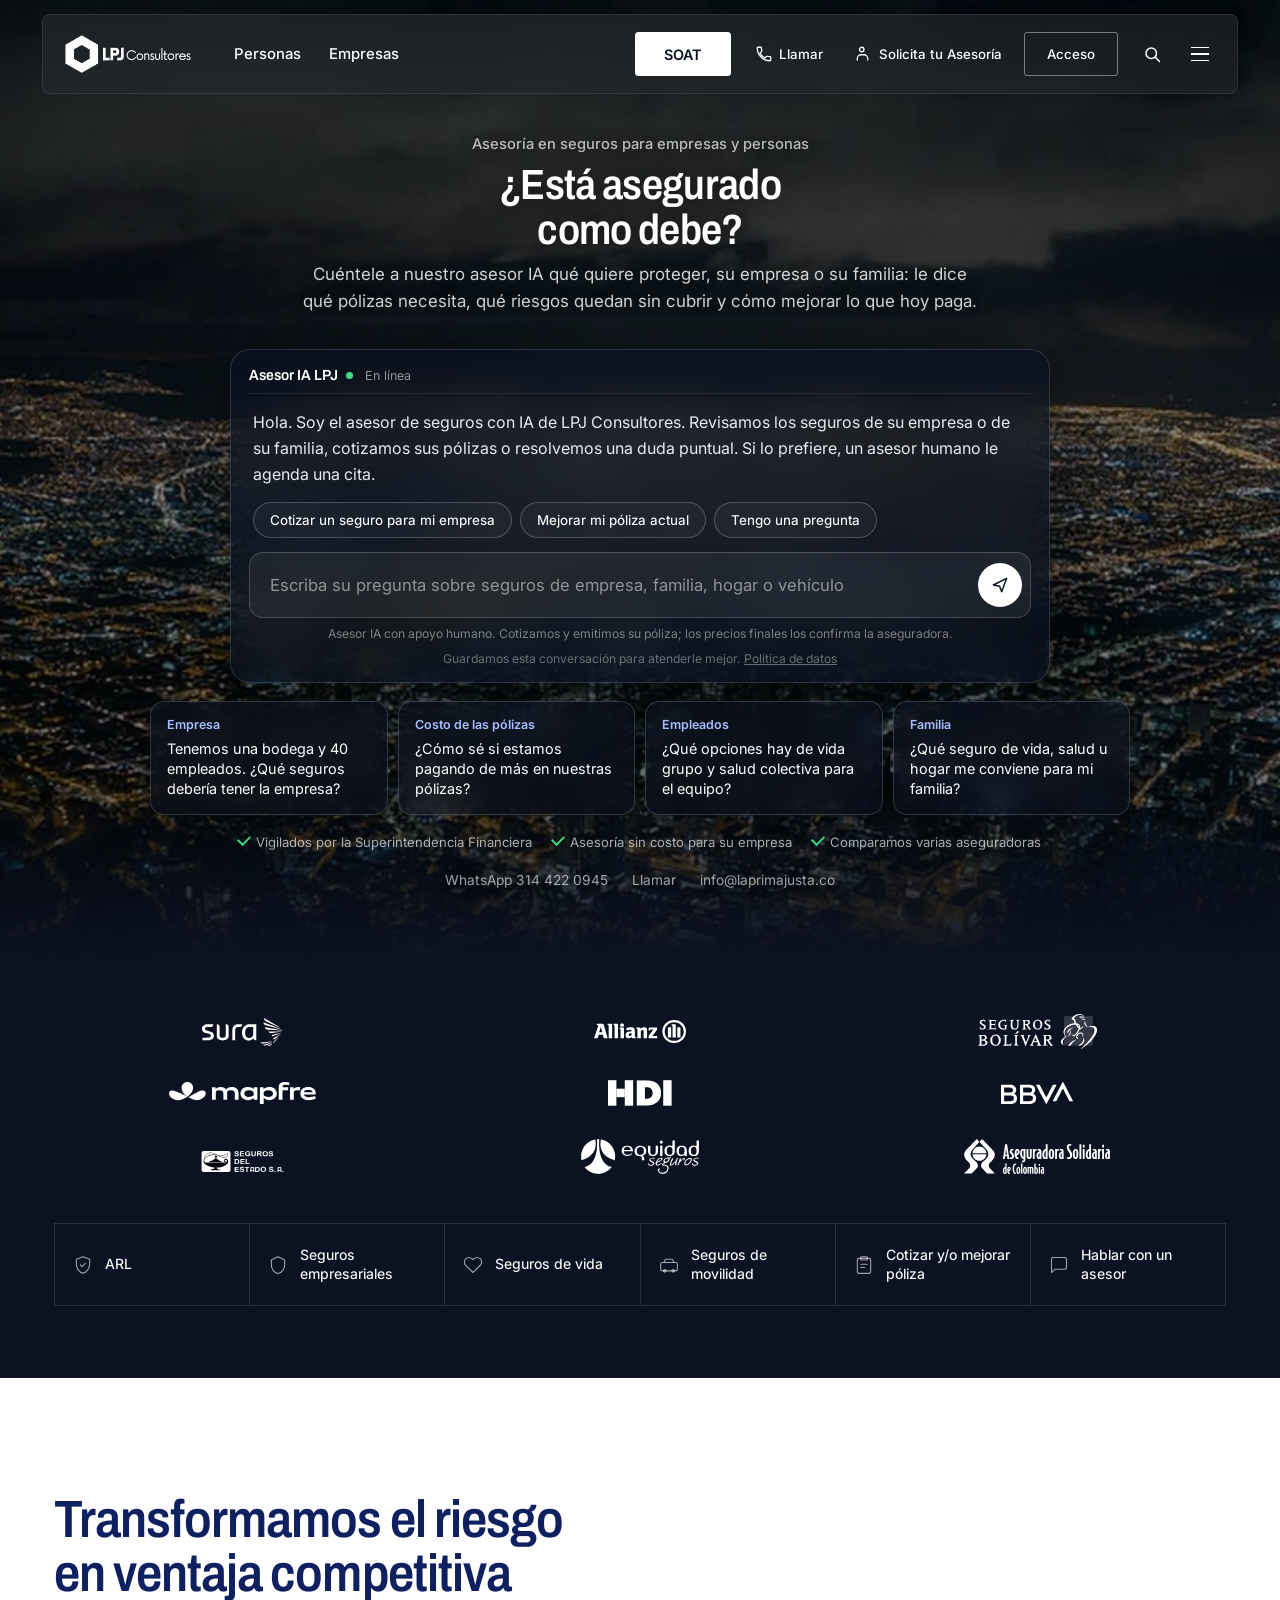
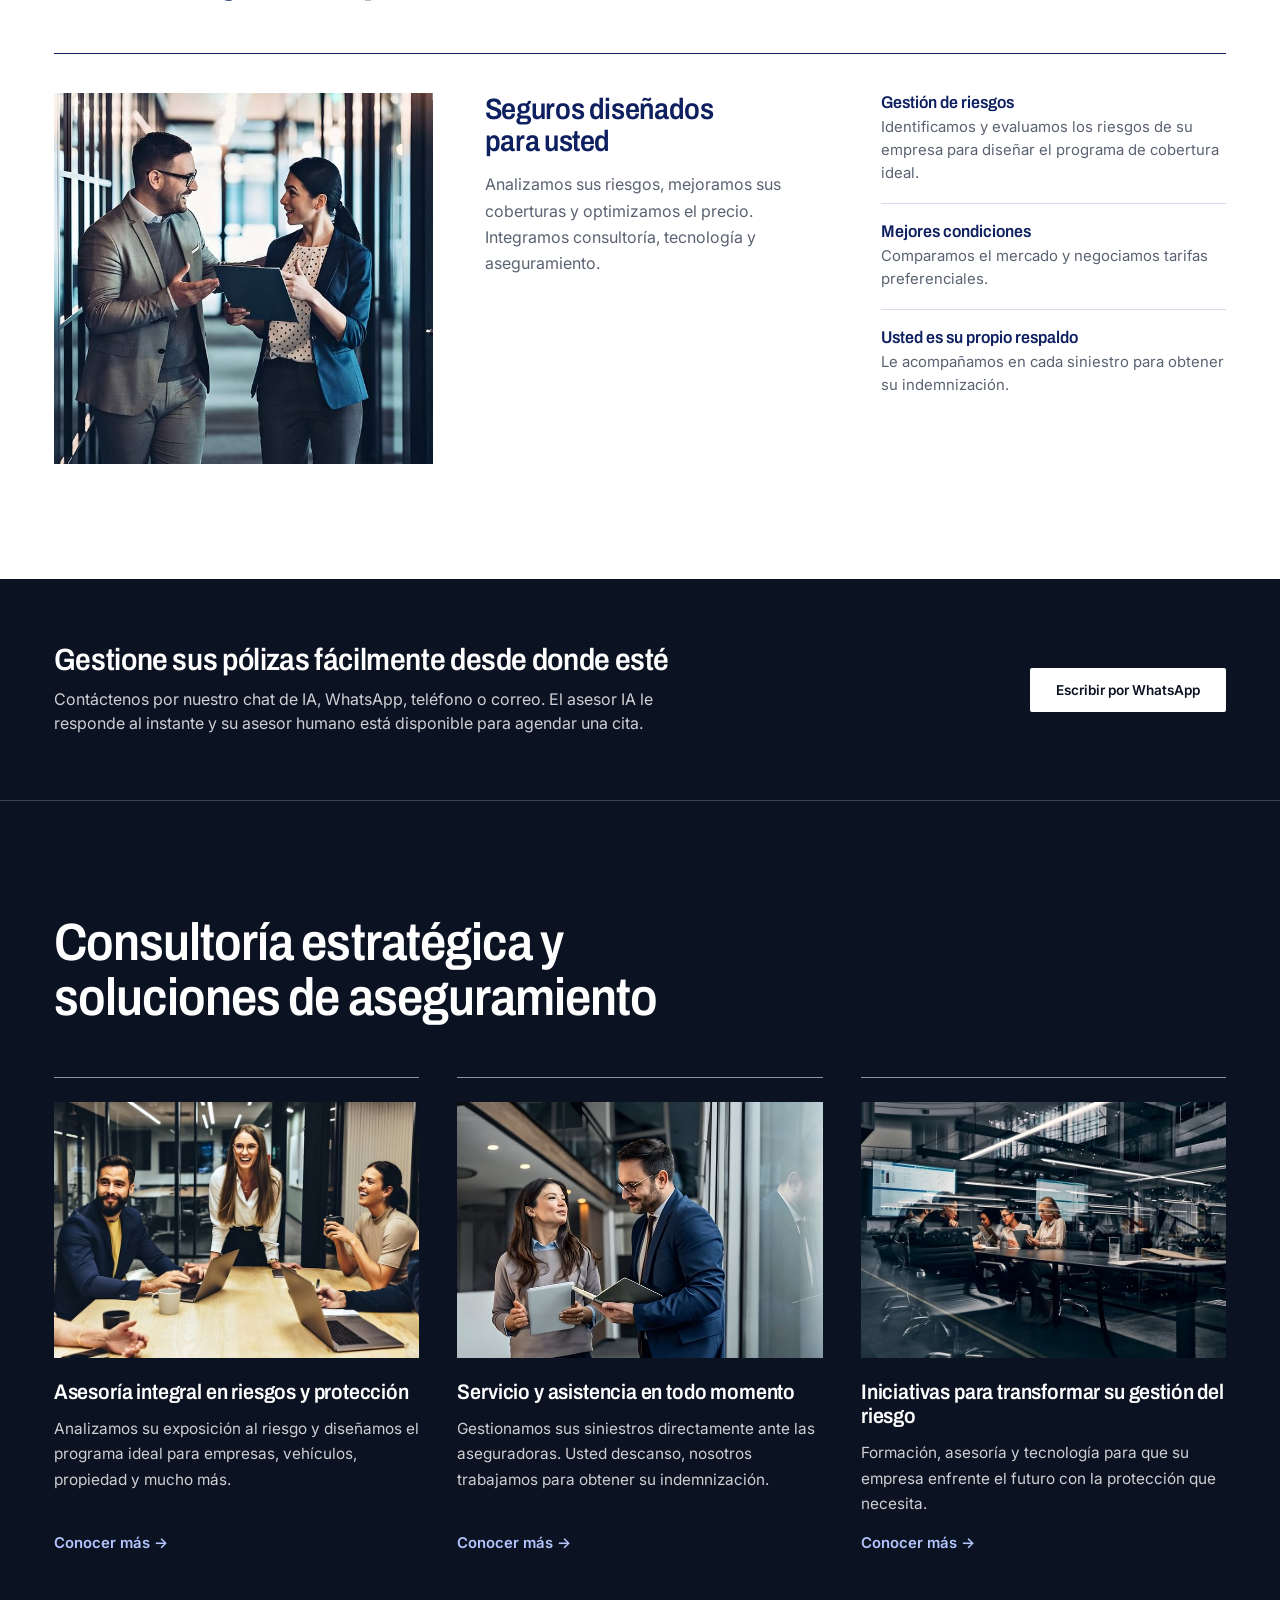
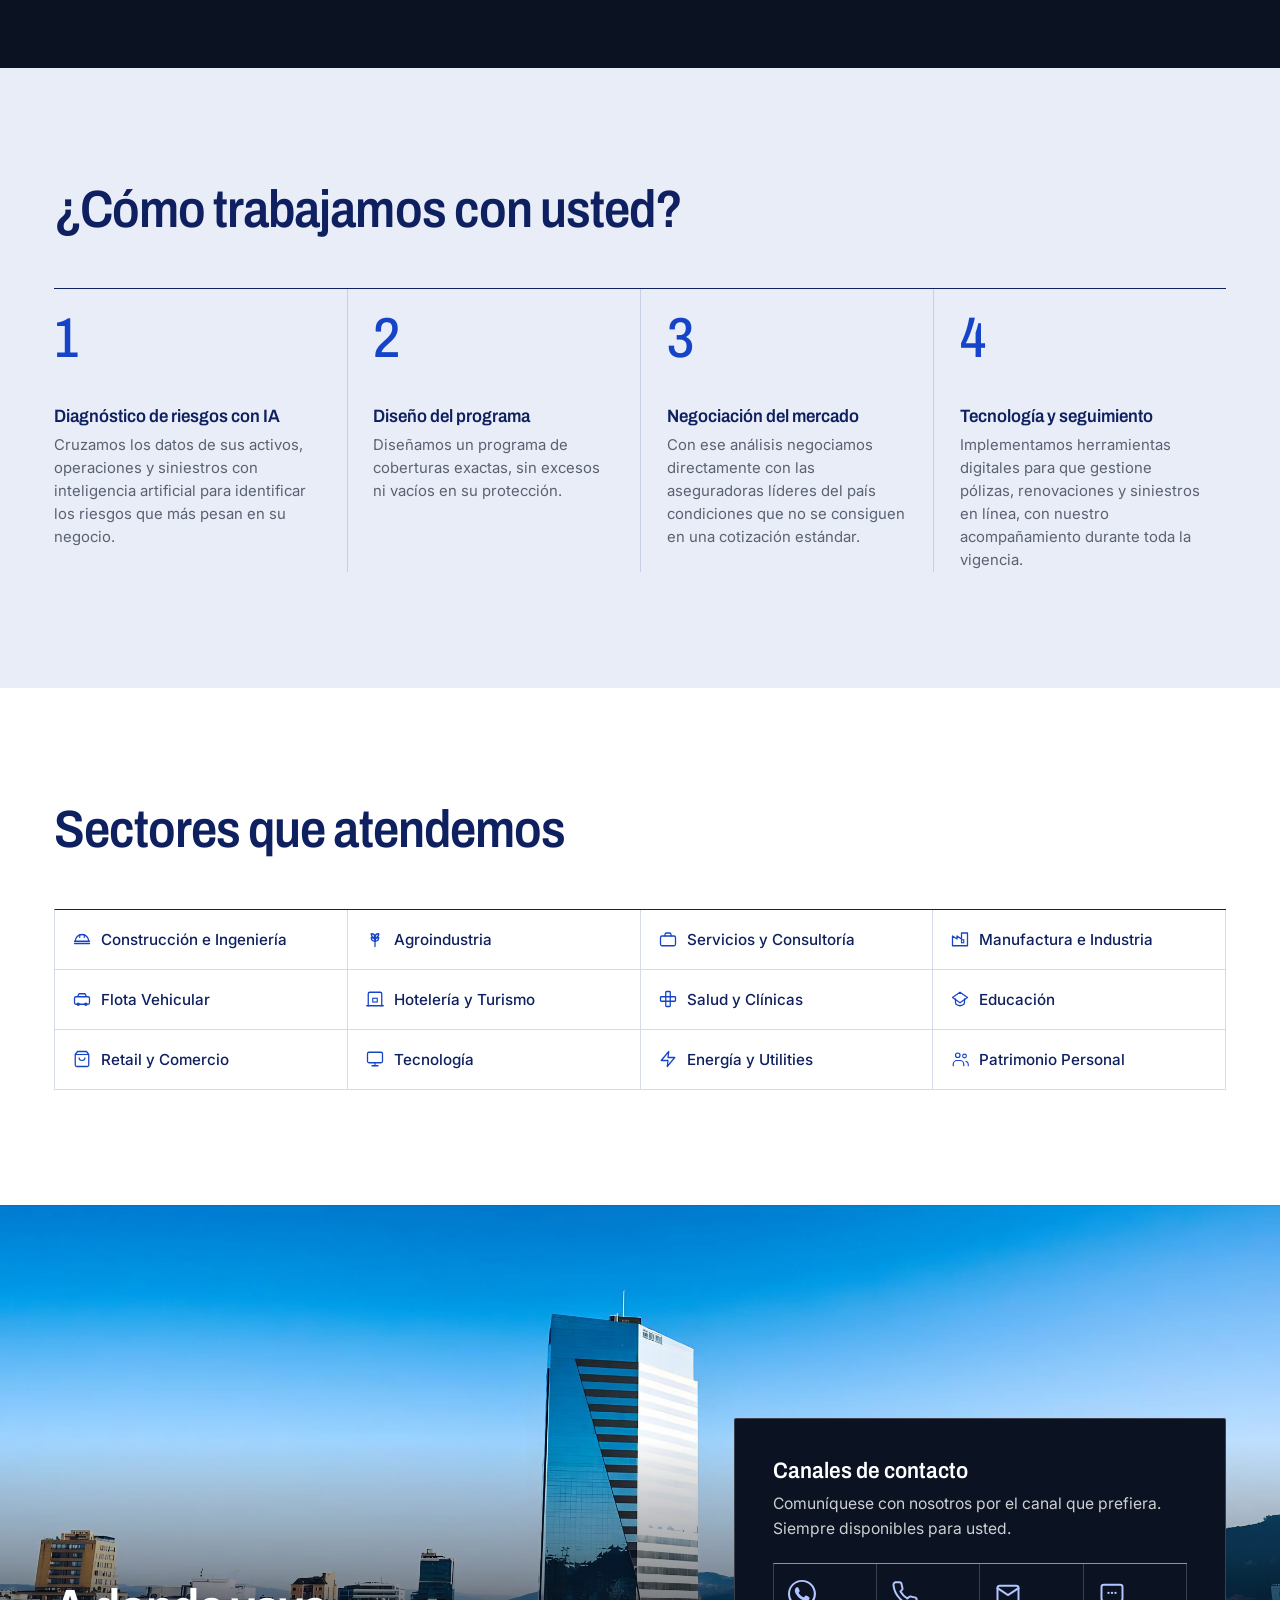
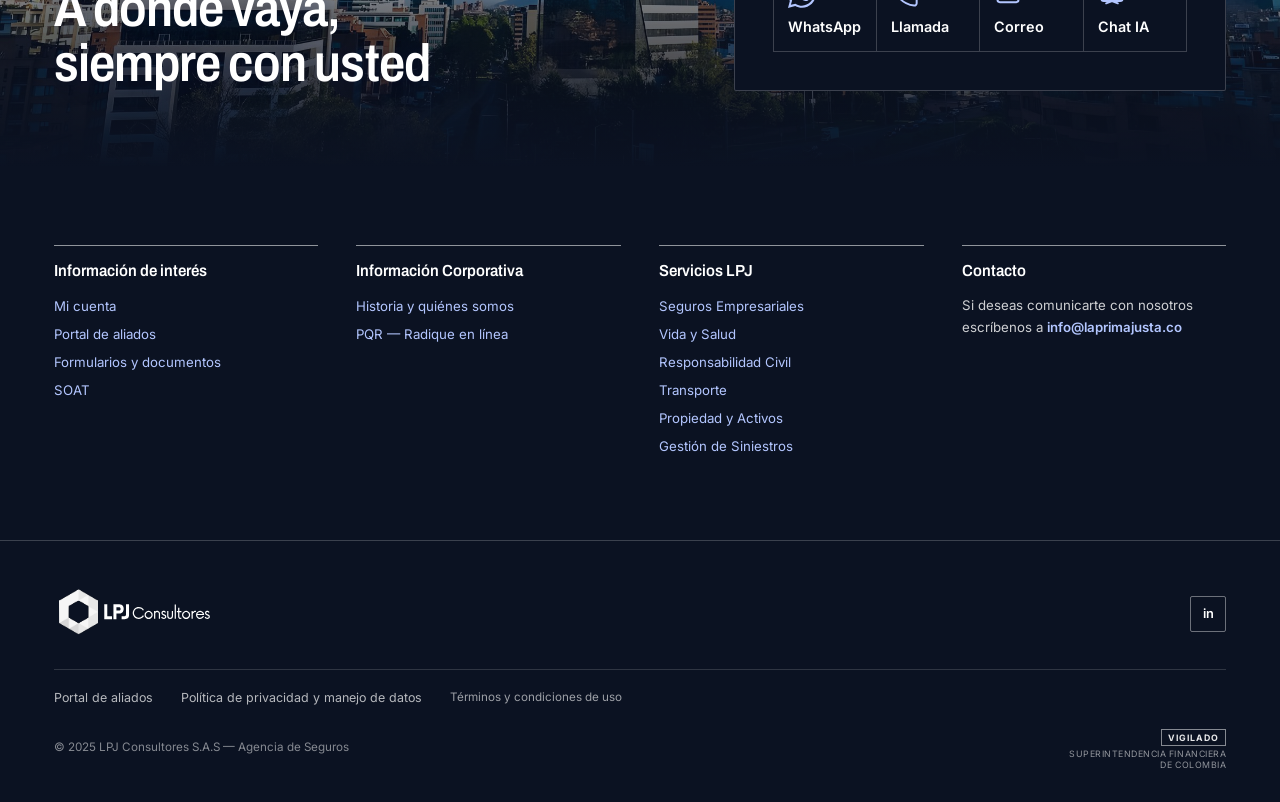
==== index.html @ 24beb5bd "Chat: sin pólizas repetidas de LevelUp en las respuestas Co-Authored-By: Claude Opus 5.5 <noreply@an" ====
<!DOCTYPE html><html lang="es"><head><meta charset="UTF-8"><meta name="viewport" content="width=device-width, initial-scale=1.0"><meta name="theme-color" content="#0f2060"><meta name="description" content="Consultoría en riesgos y seguros en Colombia. Analizamos los riesgos de su empresa o familia con datos e inteligencia artificial, y negociamos con las aseguradoras líderes la cobertura justa al mejor precio."><meta property="og:title" content="LPJ Consultores — Agencia de Seguros"><meta property="og:description" content="Consultoría en riesgos y seguros en Colombia. Analizamos los riesgos de su empresa o familia con datos e inteligencia artificial, y negociamos con las aseguradoras líderes la cobertura justa al mejor precio."><meta property="og:url" content="https://laprimajusta.co/"><meta property="og:type" content="website"><title>LPJ Consultores — Agencia de Seguros</title><link rel="icon" type="image/png" sizes="32x32" href="img/favicon.png"><link rel="icon" type="image/png" sizes="16x16" href="img/favicon.png"><link rel="shortcut icon" type="image/png" href="img/favicon.png"><link rel="apple-touch-icon" sizes="180x180" href="img/favicon.png"><link href="https://fonts.googleapis.com/css2?family=Inter:wght@400;500;600;700&display=swap" rel="stylesheet"><style>*{box-sizing:border-box;margin:0;padding:0}:root{--azul:#1b3a8f;--azul-oscuro:#0f2060;--azul-boton:#1644c8;--gris-fondo:#f2f4f7;--gris-borde:#e0e3ea;--gris-texto:#5a6272;--negro:#0f1923;--blanco:#ffffff}html{scroll-behavior:smooth}body{font-family:'Inter',sans-serif;background:var(--blanco);color:var(--negro);overflow-x:hidden}.nav-wrap{position:sticky;top:0;z-index:400;background:transparent;padding:10px 20px;pointer-events:none}.nav-inner{pointer-events:auto}.nav-inner{background:var(--blanco);border-radius:16px;box-shadow:0 2px 16px rgba(0,0,0,.09);display:flex;align-items:center;height:70px;padding:0 22px;gap:0;max-width:1360px;margin:0 auto}.nav-logo{margin-right:32px;flex-shrink:0}.nav-logo img{height:46px;width:auto;display:block;object-fit:contain;background:transparent}.nav-tabs{display:flex;list-style:none;height:70px;margin-right:auto}.nav-tabs li{position:relative}.nav-tabs li a{display:flex;align-items:center;height:70px;padding:0 16px;font-size:.93rem;font-weight:500;color:var(--negro);text-decoration:none;border-bottom:3px solid transparent;transition:border-color .2s,color .2s}.nav-tabs li a.act{color:var(--azul);border-bottom-color:var(--azul);font-weight:600}.nav-tabs li a:hover{color:var(--azul)}.megadrop{display:none;position:absolute;top:calc(70px+6px);left:0;background:var(--blanco);border:1px solid var(--gris-borde);border-top:3px solid var(--azul);border-radius:0 0 14px 14px;box-shadow:0 12px 40px rgba(0,0,0,.13);padding:24px 28px;min-width:320px;z-index:600}.megadrop.mega-wide{min-width:660px;left:-10px}.nav-tabs li:hover .megadrop{display:block}.megadrop-titulo{font-size:.64rem;font-weight:700;letter-spacing:.12em;text-transform:uppercase;color:var(--gris-texto);margin-bottom:16px;padding-bottom:10px;border-bottom:1px solid var(--gris-borde)}.mega-cols{display:grid;grid-template-columns:1fr 1fr;gap:0 32px}.mega-col-titulo{font-size:.67rem;font-weight:700;letter-spacing:.1em;text-transform:uppercase;color:var(--azul);margin:0 0 6px;padding-bottom:5px;border-bottom:1px solid var(--gris-borde)}.megadrop a{display:flex;align-items:center;gap:9px;font-size:.83rem;color:var(--negro);text-decoration:none;padding:7px 8px;border-radius:6px;transition:background .15s,color .15s;white-space:nowrap}.megadrop a:hover{background:var(--gris-fondo);color:var(--azul)}.megadrop a span{width:22px;display:flex;align-items:center;justify-content:center;flex-shrink:0}.megadrop a span svg{width:18px;height:18px}.mega-badge{margin-left:auto;font-size:.58rem;font-weight:700;background:rgba(22,68,200,.1);color:var(--azul-boton);padding:2px 7px;border-radius:10px;letter-spacing:.04em;flex-shrink:0}.nav-acciones{display:flex;align-items:center;gap:4px;flex-shrink:0}.nav-btn-solicita{display:flex;align-items:center;gap:6px;color:var(--negro);font-size:.83rem;font-weight:500;text-decoration:none;padding:8px 14px;border-radius:8px;transition:background .15s;white-space:nowrap}.nav-btn-solicita:hover{background:var(--gris-fondo)}.nav-btn-solicita svg{flex-shrink:0}.nav-btn-acceso{color:var(--negro);font-size:.83rem;font-weight:500;text-decoration:none;padding:9px 20px;border-radius:40px;border:1.5px solid #d0d4dc;background:var(--blanco);transition:background .15s,border-color .15s;white-space:nowrap}.nav-btn-acceso:hover{background:var(--gris-fondo);border-color:#b0b5c0}.nav-btn-cuenta{background:var(--azul-boton);color:var(--blanco);font-size:.83rem;font-weight:600;text-decoration:none;padding:10px 22px;border-radius:40px;transition:background .15s,transform .1s;display:inline-block;white-space:nowrap;margin-left:2px}.nav-btn-cuenta:hover{background:var(--azul-oscuro);transform:translateY(-1px)}.nav-search-ico{color:var(--negro);font-size:1.1rem;cursor:pointer;padding:8px 10px;text-decoration:none;border-radius:50%;transition:background .15s;display:flex;align-items:center;justify-content:center}.nav-search-ico:hover{background:var(--gris-fondo)}.nav-menu-ico{display:none}.nav-menu-btn{display:flex;align-items:center;gap:7px;cursor:pointer;padding:8px 4px;margin-left:6px;font-size:.84rem;font-weight:500;color:var(--negro);border:none;background:none;font-family:inherit;flex-shrink:0}.nav-menu-btn .hamburger{display:flex;flex-direction:column;gap:4px}.nav-menu-btn .hamburger span{display:block;width:20px;height:2px;background:var(--negro);border-radius:2px;transition:transform .25s,opacity .25s}.nav-menu-btn.abierto .hamburger span:nth-child(1){transform:rotate(45deg) translate(4px,4px)}.nav-menu-btn.abierto .hamburger span:nth-child(2){opacity:0}.nav-menu-btn.abierto .hamburger span:nth-child(3){transform:rotate(-45deg) translate(4px,-4px)}.menu-overlay{display:none;position:fixed;inset:0;background:rgba(0,0,0,.35);z-index:600;backdrop-filter:blur(1px)}.menu-overlay.visible{display:block}.menu-panel{position:fixed;top:0;right:0;bottom:0;width:360px;max-width:92vw;background:var(--blanco);z-index:700;display:flex;flex-direction:column;transform:translateX(100%);transition:transform .3s cubic-bezier(.4,0,.2,1);overflow-y:auto}.menu-panel.visible{transform:translateX(0)}.panel-header{display:flex;align-items:center;justify-content:space-between;padding:0 28px;height:72px;flex-shrink:0;border-bottom:1px solid var(--gris-borde);background:var(--blanco);position:sticky;top:0;z-index:1}.panel-header-logo img{height:36px;width:auto;object-fit:contain;display:block;background:transparent}.panel-cerrar{display:flex;align-items:center;gap:6px;font-size:.84rem;font-weight:500;color:var(--negro);cursor:pointer;border:none;background:none;font-family:inherit;padding:6px}.panel-cerrar:hover{color:var(--azul)}.panel-body{padding:28px 28px 40px}.panel-section-title{font-family:'Playfair Display',serif;font-size:1.5rem;font-weight:800;color:var(--azul-oscuro);margin-bottom:20px}.panel-cat-list{list-style:none;margin-bottom:32px}.panel-cat-list li a{display:flex;align-items:center;justify-content:space-between;padding:14px 0;font-size:.93rem;font-weight:500;color:var(--azul-boton);text-decoration:none;border-bottom:1px solid var(--gris-borde);transition:color .15s,padding-left .15s}.panel-cat-list li:last-child a{border-bottom:none}.panel-cat-list li a:hover{color:var(--azul-oscuro);padding-left:6px}.panel-cat-list li a .pcat-arrow{color:var(--azul);font-size:.85rem;flex-shrink:0}.panel-extra-list{list-style:none;border-top:1px solid var(--gris-borde);padding-top:24px}.panel-extra-list li a{display:flex;align-items:center;gap:10px;padding:11px 0;font-size:.88rem;font-weight:500;color:var(--azul-boton);text-decoration:none;transition:color .15s}.panel-extra-list li a:hover{color:var(--azul-oscuro)}.panel-extra-list li a .pext-ico{width:20px;display:flex;align-items:center;flex-shrink:0}.panel-extra-list li a .pext-ico svg{width:18px;height:18px}.panel-oport-title{font-family:'Playfair Display',serif;font-size:1.3rem;font-weight:800;color:var(--azul-oscuro);margin:28px 0 16px}.panel-oport-grid{display:grid;grid-template-columns:1fr;gap:10px;margin-bottom:20px}.panel-oport-card{background:var(--gris-fondo);border-radius:10px;padding:14px 18px;text-decoration:none;transition:box-shadow .2s,transform .15s;display:flex;align-items:center;gap:14px}.panel-oport-card:hover{box-shadow:0 4px 16px rgba(27,58,143,.12);transform:translateY(-2px)}.panel-oport-card svg{width:36px;height:36px;margin:0;display:block;flex-shrink:0}.panel-oport-card img{width:44px;height:44px;object-fit:contain;display:block;margin:0;flex-shrink:0;filter:drop-shadow(0 4px 8px rgba(27,58,143,.2))}.panel-oport-card-txt{flex:1;min-width:0}.panel-oport-card h4{font-family:'Playfair Display',serif;font-size:.9rem;font-weight:700;color:var(--azul-oscuro);line-height:1.25;text-align:left;margin-bottom:3px}.panel-oport-card p{font-size:.78rem;color:var(--gris-texto);line-height:1.4}.panel-paginador{display:flex;align-items:center;justify-content:center;gap:14px;margin-bottom:24px}.panel-pag-btn{width:28px;height:28px;border-radius:50%;border:1px solid var(--gris-borde);background:var(--blanco);display:flex;align-items:center;justify-content:center;font-size:.75rem;color:var(--negro);cursor:pointer;transition:background .15s}.panel-pag-btn:hover{background:var(--gris-fondo)}.panel-pag-txt{font-size:.8rem;color:var(--gris-texto)}.hero{position:relative;width:calc(100% - 40px);max-width:1360px;height:560px;margin:16px auto 0;overflow:hidden;background:#1a2a4a;border-radius:24px}.hero img.hero-bg{width:100%;height:100%;object-fit:cover;display:block}.hero-card{position:absolute;top:50%;left:48px;transform:translateY(-50%);background:var(--blanco);border-radius:12px;padding:32px 36px;max-width:560px;box-shadow:0 4px 24px rgba(0,0,0,.12)}.hero-card h1{font-family:'Playfair Display',serif;font-size:clamp(1.8rem,3.2vw,2.6rem);font-weight:800;color:var(--azul-oscuro);line-height:1.15;margin-bottom:14px}.hero-card p{font-size:.93rem;line-height:1.65;color:var(--gris-texto);margin-bottom:6px}.hero-card strong{display:block;font-size:.9rem;font-weight:600;color:var(--negro);margin-bottom:20px}.btn-azul{display:inline-block;background:var(--azul-boton);color:var(--blanco);font-size:.88rem;font-weight:600;padding:13px 28px;border-radius:8px;text-decoration:none;transition:background .15s,transform .1s}.btn-azul:hover{background:var(--azul-oscuro);transform:translateY(-1px)}.hero-paginador{display:flex;align-items:center;justify-content:center;gap:14px;padding:18px 0;background:var(--blanco)}.pag-flecha{width:30px;height:30px;border-radius:50%;border:1px solid var(--gris-borde);display:flex;align-items:center;justify-content:center;color:var(--gris-texto);font-size:.85rem;cursor:pointer;background:var(--blanco);transition:background .15s,border-color .15s}.pag-flecha:hover{border-color:var(--azul);color:var(--azul)}.pag-flecha:hover{background:rgba(255,255,255,.3)}.pag-texto{color:var(--gris-texto);font-size:.82rem}.accesos{background:var(--gris-fondo);padding:32px 32px}.accesos-grid{max-width:1200px;margin:0 auto;display:grid;grid-template-columns:repeat(6,1fr);gap:12px}.acceso-item{background:var(--blanco);border-radius:10px;border:1px solid var(--gris-borde);padding:22px 12px;display:flex;flex-direction:column;align-items:center;gap:10px;cursor:pointer;text-decoration:none;transition:box-shadow .2s,transform .15s}.acceso-item:hover{box-shadow:0 6px 20px rgba(27,58,143,.12);transform:translateY(-3px)}.acceso-ico{color:var(--azul);display:flex;align-items:center;justify-content:center}.acceso-ico svg{width:32px;height:32px}.acceso-item p{font-size:.78rem;font-weight:500;color:var(--azul-oscuro);text-align:center;line-height:1.3}.titulo-seccion{background:var(--gris-fondo);padding:40px 32px 8px;text-align:center}.titulo-seccion h2{font-family:'Playfair Display',serif;font-size:clamp(1.7rem,3vw,2.6rem);font-weight:800;color:var(--azul-oscuro)}.card-producto{background:var(--gris-fondo);padding:16px 32px 48px}.card-producto-inner{max-width:1100px;margin:0 auto;background:var(--blanco);border-radius:20px;display:grid;grid-template-columns:280px 1fr 1fr;align-items:center;padding:40px 40px;gap:36px;box-shadow:0 2px 16px rgba(0,0,0,.06)}.prod-img{text-align:center;display:flex;align-items:center;justify-content:center}.prod-img img{width:100%;max-width:260px;height:320px;object-fit:cover;border-radius:16px;box-shadow:0 8px 28px rgba(27,58,143,.15)}.prod-texto h3{font-family:'Playfair Display',serif;font-size:clamp(1.6rem,2.5vw,2.2rem);font-weight:800;color:var(--azul-oscuro);line-height:1.2;margin-bottom:14px}.prod-texto p{font-size:.9rem;line-height:1.65;color:var(--gris-texto);margin-bottom:24px}.prod-texto .btn-azul{width:100%;text-align:center;display:block}.prod-bullets{display:flex;flex-direction:column;gap:0}.prod-bullet{padding:16px 0;border-bottom:1px solid var(--gris-borde)}.prod-bullet:last-child{border-bottom:none}.prod-bullet h4{font-size:.9rem;font-weight:600;color:var(--negro);margin-bottom:4px}.prod-bullet p{font-size:.82rem;color:var(--gris-texto)}.banner-azul{background:var(--gris-fondo);padding:0 32px 48px}.banner-azul-inner{max-width:1100px;margin:0 auto;background:var(--azul);border-radius:16px;padding:36px 40px;display:flex;align-items:center;gap:28px;flex-wrap:wrap}.banner-azul-ico{flex-shrink:0;background:rgba(255,255,255,.15);width:60px;height:60px;border-radius:12px;display:flex;align-items:center;justify-content:center}.banner-azul-ico svg{width:28px;height:28px}.banner-azul-txt{flex:1}.banner-azul-txt h3{font-size:1.05rem;font-weight:700;color:var(--blanco);margin-bottom:6px}.banner-azul-txt p{font-size:.85rem;line-height:1.55;color:rgba(255,255,255,.8)}.btn-blanco-outline{display:inline-block;flex-shrink:0;background:var(--blanco);color:var(--azul);font-size:.85rem;font-weight:700;padding:11px 26px;border-radius:8px;text-decoration:none;transition:background .15s,transform .1s;white-space:nowrap}.btn-blanco-outline:hover{background:#e8edf8;transform:translateY(-1px)}.sec-contenido{background:var(--gris-fondo);padding:48px 32px}.sec-contenido-titulo{max-width:1100px;margin:0 auto 32px;font-family:'Playfair Display',serif;font-size:clamp(1.7rem,3vw,2.5rem);font-weight:800;color:var(--azul-oscuro);text-align:center}.contenido-grid{max-width:1100px;margin:0 auto;display:grid;grid-template-columns:repeat(3,1fr);gap:20px}.cont-card{background:var(--blanco);border-radius:16px;border:1px solid var(--gris-borde);overflow:hidden;transition:box-shadow .2s,transform .2s;cursor:default;display:flex;flex-direction:column}.cont-card:hover{box-shadow:0 10px 32px rgba(27,58,143,.12);transform:translateY(-4px)}.cont-card-img-wrap{padding:14px 14px 0}.cont-card img{width:100%;height:220px;object-fit:cover;display:block;border-radius:10px}.cont-card-body{padding:20px 20px 26px;flex:1;display:flex;flex-direction:column}.cont-card-body h3{font-family:'Playfair Display',serif;font-size:1.15rem;font-weight:800;color:var(--azul-oscuro);line-height:1.3;margin-bottom:12px}.cont-card-body p{font-size:.88rem;line-height:1.65;color:var(--gris-texto);margin-bottom:18px;flex:1}.cont-card-link{font-size:.85rem;font-weight:700;color:var(--azul-boton);text-decoration:none;display:inline-flex;align-items:center;gap:4px}.cont-card-link:hover{color:var(--azul-oscuro)}.sec-proceso{background:var(--blanco);padding:64px 32px}.sec-proceso .inner{max-width:1100px;margin:0 auto}.sec-proceso h2{font-family:'Playfair Display',serif;font-size:clamp(1.7rem,3vw,2.5rem);font-weight:800;color:var(--azul-oscuro);text-align:center;margin-bottom:40px}.pasos-grid{display:grid;grid-template-columns:repeat(4,1fr);gap:0;position:relative}.pasos-grid::before{content:'';position:absolute;top:26px;left:calc(12.5%+12px);right:calc(12.5%+12px);height:1px;background:var(--gris-borde)}.paso-item{text-align:center;padding:0 12px}.paso-circulo svg{width:26px;height:26px}.paso-circulo{width:52px;height:52px;border-radius:50%;background:var(--gris-fondo);border:2px solid var(--gris-borde);display:flex;align-items:center;justify-content:center;font-size:1.2rem;margin:0 auto 18px;position:relative;z-index:1}.paso-num{position:absolute;top:-5px;right:-5px;width:18px;height:18px;border-radius:50%;background:var(--azul-boton);color:#fff;font-size:.6rem;font-weight:700;display:flex;align-items:center;justify-content:center}.paso-item h4{font-size:.88rem;font-weight:600;color:var(--azul-oscuro);margin-bottom:6px}.paso-item p{font-size:.78rem;line-height:1.55;color:var(--gris-texto)}.sec-sectores{background:linear-gradient(135deg,#eef2fb 0%,#dce5f5 100%);padding:72px 32px;border-top:1px solid #d5ddef;border-bottom:1px solid #d5ddef}.sec-sectores .inner{max-width:1100px;margin:0 auto;text-align:center}.sec-sectores h2{font-family:'Playfair Display',serif;font-size:clamp(1.6rem,2.8vw,2.3rem);font-weight:800;color:var(--azul-oscuro);margin-bottom:36px;text-align:center}.sectores-pills{display:flex;flex-wrap:wrap;gap:10px;justify-content:center}.sector-pill{display:flex;align-items:center;gap:8px;display:flex;align-items:center;gap:8px;background:var(--blanco);border:1px solid var(--gris-borde);border-radius:32px;padding:10px 18px;font-size:.82rem;font-weight:500;color:var(--azul-oscuro);cursor:default;transition:border-color .2s,background .2s}.sector-pill:hover{border-color:var(--azul-boton);background:rgba(22,68,200,.05)}.sec-canales{position:relative;background-image:linear-gradient(rgba(15,23,42,.15),rgba(15,23,42,.1)),url('img/fondo-canales.jpg');background-size:cover;background-position:center;padding:80px 32px}.sec-canales h2{font-family:'Playfair Display',serif;font-size:clamp(1.6rem,2.8vw,2.3rem);font-weight:800;color:#fff;text-shadow:0 2px 12px rgba(0,0,0,.4);text-align:center;padding-top:48px;margin-bottom:32px}.canales-grid{max-width:900px;margin:0 auto;display:grid;grid-template-columns:1fr 1fr;gap:20px}.canal-card{background:var(--blanco);border-radius:16px;border:1px solid var(--gris-borde);overflow:hidden;text-align:center;transition:box-shadow .2s,transform .2s;display:flex;flex-direction:column}.canal-card:hover{box-shadow:0 8px 28px rgba(27,58,143,.1);transform:translateY(-3px)}.canal-card-img-wrap{padding:14px 14px 0}.canal-card-img-wrap img{width:100%;height:220px;object-fit:cover;border-radius:10px;display:block}.canal-card-body{padding:24px 28px 32px;flex:1;display:flex;flex-direction:column;align-items:center}.canal-card h3{font-family:'Playfair Display',serif;font-size:1.2rem;font-weight:700;color:var(--azul-oscuro);margin-bottom:8px}.canal-card p{font-size:.85rem;line-height:1.6;color:var(--gris-texto);max-width:380px}.canal-card a{display:inline-block;margin-top:16px;font-size:.85rem;font-weight:700;color:var(--azul-boton);text-decoration:none}.canal-card a:hover{color:var(--azul-oscuro)}.prefooter{background:var(--blanco);padding:48px 32px;border-top:1px solid var(--gris-borde)}.prefooter-grid{max-width:1100px;margin:0 auto;display:grid;grid-template-columns:repeat(4,1fr);gap:32px}.pf-col h4{font-size:.9rem;font-weight:700;color:var(--negro);margin-bottom:16px}.pf-col ul{list-style:none}.pf-col li{margin-bottom:8px}.pf-col a{font-size:.83rem;color:var(--azul-boton);text-decoration:none;transition:color .15s}.pf-col a:hover{color:var(--azul-oscuro);text-decoration:underline}.pf-col ul a{pointer-events:none;cursor:default}.pf-col ul a.pf-link-active{pointer-events:auto;cursor:pointer}.pf-col ul a.pf-link-active:hover{text-decoration:underline;color:var(--azul-oscuro)}.pf-col ul a:hover{text-decoration:none;color:var(--azul-boton)}.pf-col p{font-size:.83rem;line-height:1.65;color:var(--gris-texto);margin-bottom:8px}.pf-col .pf-link-dest{font-size:.83rem;font-weight:600;color:var(--azul-boton);text-decoration:none}footer{background:var(--azul);padding:16px 32px 24px}.footer-top{max-width:1100px;width:100%;margin:0 auto;display:flex;flex-direction:row;align-items:center;justify-content:space-between;padding-bottom:10px;border-bottom:1px solid rgba(255,255,255,.15);gap:16px}.footer-logo{flex-shrink:0}.footer-logo svg,.footer-logo img{height:90px;width:auto;display:block}.footer-social{display:flex;gap:10px;flex-shrink:0}.soc-btn{width:36px;height:36px;border-radius:50%;border:1px solid rgba(255,255,255,.4);display:flex;align-items:center;justify-content:center;color:var(--blanco);font-size:.8rem;font-weight:600;text-decoration:none;transition:background .15s}.soc-btn:hover{background:rgba(255,255,255,.15)}.footer-links{max-width:1100px;margin:16px auto 0;display:flex;flex-wrap:wrap;gap:0 28px;align-items:center}.footer-links a{font-size:.78rem;color:rgba(255,255,255,.7);text-decoration:none;transition:color .15s;padding:4px 0}.footer-links a:hover{color:var(--blanco)}.footer-bottom{max-width:1100px;margin:16px auto 0;display:flex;justify-content:space-between;align-items:center;flex-wrap:wrap;gap:12px}.footer-copy{font-size:.73rem;color:rgba(255,255,255,.5)}.vigilado-badge{display:flex;align-items:center;gap:10px}.vigilado-badge .v-texto{text-align:right}.vigilado-badge .v-titulo{font-size:.55rem;font-weight:700;letter-spacing:.12em;text-transform:uppercase;color:rgba(255,255,255,.9);border:1px solid rgba(255,255,255,.5);padding:2px 6px;display:inline-block;margin-bottom:2px}.vigilado-badge .v-sub{font-size:.55rem;color:rgba(255,255,255,.55);letter-spacing:.06em;text-transform:uppercase;display:block}.aparece{opacity:0;transform:translateY(18px);transition:opacity .55s,transform .55s}.aparece.vis{opacity:1;transform:translateY(0)}@media(max-width:1050px){.card-producto-inner{grid-template-columns:1fr 1fr;gap:24px}.prod-img{display:none}.accesos-grid{grid-template-columns:repeat(3,1fr)}.prefooter-grid{grid-template-columns:1fr 1fr}.pasos-grid{grid-template-columns:1fr 1fr;gap:24px}.pasos-grid::before{display:none}}@media(max-width:900px){.nav-tabs{display:none}.nav-btn-solicita{display:none}.nav-btn-acceso:not([href*="soatmundial"]){display:none}.nav-search-ico{display:none}.nav-menu-btn span#menuBtnTxt{display:none}.nav-logo{margin-right:auto}.nav-logo img{height:40px}.nav-inner{padding:0 14px;gap:4px}.nav-acciones{gap:6px}.nav-acciones a[href*="soatmundial"]{padding:8px 14px!important;font-size:12.5px!important}.nav-btn-llamar-mobile{display:flex!important;align-items:center;justify-content:center;width:38px;height:38px;border-radius:50%;background:#16a34a;text-decoration:none}.nav-btn-llamar-mobile svg{width:17px;height:17px}.nav-btn-llamar-mobile svg path{stroke:#fff}.nav-menu-btn{padding:0!important;width:38px;height:38px;justify-content:center}}@media(max-width:768px){.accesos-grid{grid-template-columns:repeat(3,1fr)}.contenido-grid{grid-template-columns:1fr}.canales-grid{grid-template-columns:1fr}.hero{width:100%;border-radius:0}.hero-card{left:20px;right:20px;top:50%;bottom:auto;transform:translateY(-50%)}.banner-azul-inner{flex-direction:column;text-align:center}.prefooter-grid{grid-template-columns:1fr}.pasos-grid{grid-template-columns:1fr 1fr}}@media(max-width:520px){.accesos-grid{grid-template-columns:repeat(2,1fr)}.pasos-grid{grid-template-columns:1fr}.sectores-pills{display:grid;grid-template-columns:1fr 1fr;gap:8px}.sectores-pills .sector-pill{font-size:.75rem;padding:10px 12px;justify-content:center;text-align:center}.canales-iconos{grid-template-columns:1fr 1fr!important;gap:10px!important}.card-producto-inner{grid-template-columns:1fr!important;padding:28px 24px!important;gap:20px!important}.card-producto-inner h3{font-size:1.4rem}.hero-card h1{font-size:1.55rem!important;line-height:1.2}.hero-card p{font-size:.88rem!important}.nav-logo img{height:34px}.nav-acciones a[href*="soatmundial"]{padding:7px 12px!important;font-size:11.5px!important}}.nav-btn-llamar-mobile{display:none}</style><link rel="stylesheet" href="pyme/chat-pyme.css?v=20261110m"><link rel="preload" href="pyme/fuentes/archivo-latin.woff2" as="font" type="font/woff2" crossorigin><link rel="stylesheet" href="pyme/sobrio.css?v=20261110m"><link rel="stylesheet" href="pyme/fondo-ia.css?v=20261110n"><link rel="stylesheet" href="pyme/hero-video.css?v=20261111h"><link rel="stylesheet" href="pyme/diseno-v2.css?v=6"><style>.acceso-wrap{position:relative;display:inline-block}.acceso-wrap .nav-btn-acceso{cursor:pointer;font-family:inherit}.acceso-menu{display:none;position:absolute;right:0;top:calc(100% + 10px);min-width:280px;background:#fff;border:1px solid #e0e3ea;border-radius:14px;box-shadow:0 14px 40px rgba(15,25,35,.18);padding:8px;z-index:700}.acceso-wrap.abierto .acceso-menu{display:block}.acceso-menu a{display:block;padding:11px 14px;border-radius:10px;text-decoration:none;color:#0f1923}.acceso-menu a:hover,.acceso-menu a:focus{background:#f2f4f7;outline:none}.acceso-menu b{display:block;font-size:.88rem;font-weight:600;color:#0f2060}.acceso-menu span{display:block;font-size:.78rem;color:#5a6272;margin-top:2px}</style><style>.pc-privacidad{margin-top:2px;opacity:.85}.pc-privacidad a{color:inherit;text-decoration:underline}</style></head><body class="sobrio"><div class="nav-wrap"><div class="nav-inner"><div class="nav-logo"><a href="#" onclick="window.scrollTo({top:0,behavior:'smooth'});return false;" style="display:block;cursor:pointer;"><img src="img/logo.png" alt="LPJ Consultores"></a></div><ul class="nav-tabs"><li><a href="#">Personas</a><div class="megadrop mega-wide"><div class="megadrop-titulo">Seguros para personas</div><div class="mega-cols"><div><div class="mega-col-titulo">Vida &amp; Salud</div><a href="https://wa.me/573144220945?text=Hola%2C%20quiero%20informaci%C3%B3n%20sobre%3A%20Seguro%20de%20Vida%20Individual." target="_blank" rel="noopener"><svg class="ico-mega" width="20" height="20" viewBox="0 0 24 24" fill="none" xmlns="http://www.w3.org/2000/svg" stroke="currentColor" stroke-width="1.3" stroke-linecap="round" stroke-linejoin="round" aria-hidden="true"><path d="M20.4 5.6a4.9 4.9 0 0 0-7-.1L12 6.9l-1.4-1.4a4.9 4.9 0 0 0-7 7L12 21l8.4-8.5a4.9 4.9 0 0 0 0-6.9z"/></svg>Seguro de Vida Individual</a><a href="https://wa.me/573144220945?text=Hola%2C%20quiero%20informaci%C3%B3n%20sobre%3A%20Seguro%20de%20Vida%20Familiar." target="_blank" rel="noopener"><svg class="ico-mega" width="20" height="20" viewBox="0 0 24 24" fill="none" xmlns="http://www.w3.org/2000/svg" stroke="currentColor" stroke-width="1.3" stroke-linecap="round" stroke-linejoin="round" aria-hidden="true"><circle cx="9" cy="8" r="3.2"/><path d="M3.5 20v-1.2A4.8 4.8 0 0 1 8.3 14h1.4a4.8 4.8 0 0 1 4.8 4.8V20"/><circle cx="17" cy="9" r="2.4"/><path d="M16.5 14.2h.8a3.7 3.7 0 0 1 3.7 3.7V20"/></svg>Seguro de Vida Familiar</a><a href="https://wa.me/573144220945?text=Hola%2C%20quiero%20informaci%C3%B3n%20sobre%3A%20Salud%20Complementaria." target="_blank" rel="noopener"><svg class="ico-mega" width="20" height="20" viewBox="0 0 24 24" fill="none" xmlns="http://www.w3.org/2000/svg" stroke="currentColor" stroke-width="1.3" stroke-linecap="round" stroke-linejoin="round" aria-hidden="true"><rect x="3.5" y="3.5" width="17" height="17" rx="2"/><path d="M12 8v8M8 12h8"/></svg>Salud Complementaria</a><a href="https://wa.me/573144220945?text=Hola%2C%20quiero%20informaci%C3%B3n%20sobre%3A%20Accidentes%20Personales." target="_blank" rel="noopener"><svg class="ico-mega" width="20" height="20" viewBox="0 0 24 24" fill="none" xmlns="http://www.w3.org/2000/svg" stroke="currentColor" stroke-width="1.3" stroke-linecap="round" stroke-linejoin="round" aria-hidden="true"><path d="M12 3l7.5 3v5.5c0 4.4-3.2 8.2-7.5 9.5-4.3-1.3-7.5-5.1-7.5-9.5V6z"/><path d="M12 9v5M9.5 11.5h5"/></svg>Accidentes Personales</a><a href="https://wa.me/573144220945?text=Hola%2C%20quiero%20informaci%C3%B3n%20sobre%3A%20Seguro%20Oncol%C3%B3gico." target="_blank" rel="noopener"><svg class="ico-mega" width="20" height="20" viewBox="0 0 24 24" fill="none" xmlns="http://www.w3.org/2000/svg" stroke="currentColor" stroke-width="1.3" stroke-linecap="round" stroke-linejoin="round" aria-hidden="true"><path d="M12 3a3 3 0 0 0-3 3c0 2 1.5 4.3 3 6.5 1.5-2.2 3-4.5 3-6.5a3 3 0 0 0-3-3z"/><path d="M9.7 9.8L6 20l3-1.2 1.5 2.6 1.4-4.4M14.3 9.8L18 20l-3-1.2-1.5 2.6-1.4-4.4"/></svg>Seguro Oncol&oacute;gico</a></div><div><div class="mega-col-titulo">Patrimonio Personal</div><a href="https://wa.me/573144220945?text=Hola%2C%20quiero%20informaci%C3%B3n%20sobre%3A%20Seguro%20de%20Autom%C3%B3vil." target="_blank" rel="noopener"><svg class="ico-mega" width="20" height="20" viewBox="0 0 24 24" fill="none" xmlns="http://www.w3.org/2000/svg" stroke="currentColor" stroke-width="1.3" stroke-linecap="round" stroke-linejoin="round" aria-hidden="true"><path d="M4 15.5V12l1.8-4.4A2 2 0 0 1 7.6 6.4h8.8a2 2 0 0 1 1.8 1.2L20 12v3.5"/><path d="M3 15.5h18v2.5H3z"/><circle cx="7.5" cy="18.5" r="1.5"/><circle cx="16.5" cy="18.5" r="1.5"/><path d="M5.5 12h13"/></svg>Seguro de Autom&oacute;vil</a><a href="https://wa.me/573144220945?text=Hola%2C%20quiero%20informaci%C3%B3n%20sobre%3A%20Seguro%20de%20Hogar%20Multirriesgo." target="_blank" rel="noopener"><svg class="ico-mega" width="20" height="20" viewBox="0 0 24 24" fill="none" xmlns="http://www.w3.org/2000/svg" stroke="currentColor" stroke-width="1.3" stroke-linecap="round" stroke-linejoin="round" aria-hidden="true"><path d="M3.5 11L12 4l8.5 7"/><path d="M5.5 9.5V20h13V9.5"/><path d="M10 20v-5.5h4V20"/></svg>Seguro de Hogar Multirriesgo</a><a href="https://wa.me/573144220945?text=Hola%2C%20quiero%20informaci%C3%B3n%20sobre%3A%20Seguro%20de%20Dispositivos." target="_blank" rel="noopener"><svg class="ico-mega" width="20" height="20" viewBox="0 0 24 24" fill="none" xmlns="http://www.w3.org/2000/svg" stroke="currentColor" stroke-width="1.3" stroke-linecap="round" stroke-linejoin="round" aria-hidden="true"><rect x="6.5" y="2.5" width="11" height="19" rx="2"/><path d="M10.5 18.5h3"/></svg>Seguro de Dispositivos</a><a href="https://wa.me/573144220945?text=Hola%2C%20quiero%20informaci%C3%B3n%20sobre%3A%20Seguro%20de%20Viaje." target="_blank" rel="noopener"><svg class="ico-mega" width="20" height="20" viewBox="0 0 24 24" fill="none" xmlns="http://www.w3.org/2000/svg" stroke="currentColor" stroke-width="1.3" stroke-linecap="round" stroke-linejoin="round" aria-hidden="true"><path d="M21 4.5l-6.4 6.4 2.1 8.6-1.8 1.8-3.8-6.6-4 4v2.6l-1.6 1.2-1.1-3.4-3.4-1.1 1.2-1.6h2.6l4-4-6.6-3.8 1.8-1.8 8.6 2.1L19.5 3z"/></svg>Seguro de Viaje</a><a href="https://wa.me/573144220945?text=Hola%2C%20quiero%20informaci%C3%B3n%20sobre%3A%20Seguro%20para%20Mascotas." target="_blank" rel="noopener"><svg class="ico-mega" width="20" height="20" viewBox="0 0 24 24" fill="none" xmlns="http://www.w3.org/2000/svg" stroke="currentColor" stroke-width="1.3" stroke-linecap="round" stroke-linejoin="round" aria-hidden="true"><circle cx="6" cy="10" r="1.8"/><circle cx="9.5" cy="5.8" r="1.8"/><circle cx="14.5" cy="5.8" r="1.8"/><circle cx="18" cy="10" r="1.8"/><path d="M12 11.5c-2.6 0-5 3.6-5 6 0 1.7 1.3 2.7 2.8 2.7.9 0 1.5-.5 2.2-.5s1.3.5 2.2.5c1.5 0 2.8-1 2.8-2.7 0-2.4-2.4-6-5-6z"/></svg>Seguro para Mascotas</a></div></div></div></li><li><a href="#">Empresas</a><div class="megadrop"><div class="megadrop-titulo">Seguros para empresas</div><a href="https://wa.me/573144220945?text=Hola%2C%20quiero%20informaci%C3%B3n%20sobre%3A%20Seguros%20Empresariales." target="_blank" rel="noopener"><svg class="ico-mega" width="20" height="20" viewBox="0 0 24 24" fill="none" xmlns="http://www.w3.org/2000/svg" stroke="currentColor" stroke-width="1.3" stroke-linecap="round" stroke-linejoin="round" aria-hidden="true"><path d="M4 20.5V4.5h10v16"/><path d="M14 9.5h6v11"/><path d="M2.5 20.5h19"/><path d="M7 8h1.5M10 8h1.5M7 11.5h1.5M10 11.5h1.5M7 15h1.5M10 15h1.5M17 13h.01M17 16.5h.01"/></svg>Seguros Empresariales</a><a href="https://wa.me/573144220945?text=Hola%2C%20quiero%20informaci%C3%B3n%20sobre%3A%20ARL%20%E2%80%94%20Riesgos%20Laborales." target="_blank" rel="noopener"><svg class="ico-mega" width="20" height="20" viewBox="0 0 24 24" fill="none" xmlns="http://www.w3.org/2000/svg" stroke="currentColor" stroke-width="1.3" stroke-linecap="round" stroke-linejoin="round" aria-hidden="true"><path d="M5 15v-1a7 7 0 0 1 14 0v1"/><path d="M2.5 15.5h19v2.5h-19z"/><path d="M12 7v4.5M9 8v3M15 8v3"/></svg>ARL — Riesgos Laborales</a><a href="https://wa.me/573144220945?text=Hola%2C%20quiero%20informaci%C3%B3n%20sobre%3A%20Seguro%20de%20Cumplimiento." target="_blank" rel="noopener"><svg class="ico-mega" width="20" height="20" viewBox="0 0 24 24" fill="none" xmlns="http://www.w3.org/2000/svg" stroke="currentColor" stroke-width="1.3" stroke-linecap="round" stroke-linejoin="round" aria-hidden="true"><path d="M14 3H6.5a1.5 1.5 0 0 0-1.5 1.5v15A1.5 1.5 0 0 0 6.5 21h11a1.5 1.5 0 0 0 1.5-1.5V8z"/><path d="M14 3v5h5"/><path d="M8.5 14l2.3 2.3 4.7-4.8"/></svg>Seguro de Cumplimiento</a><a href="https://wa.me/573144220945?text=Hola%2C%20quiero%20informaci%C3%B3n%20sobre%3A%20Responsabilidad%20Civil." target="_blank" rel="noopener"><svg class="ico-mega" width="20" height="20" viewBox="0 0 24 24" fill="none" xmlns="http://www.w3.org/2000/svg" stroke="currentColor" stroke-width="1.3" stroke-linecap="round" stroke-linejoin="round" aria-hidden="true"><path d="M12 3.5V20.5M8 20.5h8M5 7h14"/><path d="M5 7l-2.5 6a2.5 2.5 0 0 0 5 0z"/><path d="M19 7l-2.5 6a2.5 2.5 0 0 0 5 0z"/></svg>Responsabilidad Civil</a><a href="https://wa.me/573144220945?text=Hola%2C%20quiero%20informaci%C3%B3n%20sobre%3A%20Transporte%20y%20Log%C3%ADstica." target="_blank" rel="noopener"><svg class="ico-mega" width="20" height="20" viewBox="0 0 24 24" fill="none" xmlns="http://www.w3.org/2000/svg" stroke="currentColor" stroke-width="1.3" stroke-linecap="round" stroke-linejoin="round" aria-hidden="true"><path d="M2.5 6.5h11v10h-11z"/><path d="M13.5 10h4l3.5 3.5v3h-7.5"/><circle cx="6.5" cy="17.5" r="1.8"/><circle cx="17" cy="17.5" r="1.8"/></svg>Transporte y Logística</a><a href="https://wa.me/573144220945?text=Hola%2C%20quiero%20informaci%C3%B3n%20sobre%3A%20Propiedad%20y%20Activos." target="_blank" rel="noopener"><svg class="ico-mega" width="20" height="20" viewBox="0 0 24 24" fill="none" xmlns="http://www.w3.org/2000/svg" stroke="currentColor" stroke-width="1.3" stroke-linecap="round" stroke-linejoin="round" aria-hidden="true"><path d="M3 20.5V10l5 3V10l5 3V10l5 3V4.5h3v16z"/><path d="M2 20.5h20"/><path d="M7 17h2M12 17h2"/></svg>Propiedad y Activos</a><a href="https://wa.me/573144220945?text=Hola%2C%20necesito%20ayuda%20con%20la%20gesti%C3%B3n%20de%20un%20siniestro." target="_blank" rel="noopener"><svg class="ico-mega" width="20" height="20" viewBox="0 0 24 24" fill="none" xmlns="http://www.w3.org/2000/svg" stroke="currentColor" stroke-width="1.3" stroke-linecap="round" stroke-linejoin="round" aria-hidden="true"><circle cx="12" cy="12" r="8.5"/><circle cx="12" cy="12" r="3.5"/><path d="M6 6l3.5 3.5M14.5 14.5L18 18M18 6l-3.5 3.5M9.5 14.5L6 18"/></svg>Gestión de Siniestros</a></div></li></ul><div class="nav-acciones"><a href="https://soatmundial.com.co/packmovilidad/?utm_source=LPJ&utm_medium=website" target="_blank" rel="noopener" class="nav-btn-acceso nav-soat">SOAT</a><a href="tel:+573144220945" class="nav-btn-solicita" title="Llamar"><svg width="18" height="18" viewBox="0 0 24 24" fill="none" xmlns="http://www.w3.org/2000/svg"><path d="M6.6 10.8c1.4 2.8 3.8 5.1 6.6 6.6l2.2-2.2c.3-.3.7-.4 1-.2 1.1.4 2.3.6 3.6.6.6 0 1 .4 1 1V20c0 .6-.4 1-1 1C10.6 21 3 13.4 3 4c0-.6.4-1 1-1h3.5c.6 0 1 .4 1 1 0 1.3.2 2.5.6 3.6.1.3 0 .7-.2 1L6.6 10.8z" stroke="#1b3a8f" stroke-width="1.7" stroke-linecap="round" stroke-linejoin="round"/></svg>
 Llamar
 </a><a href="tel:+573144220945" class="nav-btn-llamar-mobile" title="Llamar"><svg width="17" height="17" viewBox="0 0 24 24" fill="none" xmlns="http://www.w3.org/2000/svg"><path d="M6.6 10.8c1.4 2.8 3.8 5.1 6.6 6.6l2.2-2.2c.3-.3.7-.4 1-.2 1.1.4 2.3.6 3.6.6.6 0 1 .4 1 1V20c0 .6-.4 1-1 1C10.6 21 3 13.4 3 4c0-.6.4-1 1-1h3.5c.6 0 1 .4 1 1 0 1.3.2 2.5.6 3.6.1.3 0 .7-.2 1L6.6 10.8z" stroke="#1b3a8f" stroke-width="1.7" stroke-linecap="round" stroke-linejoin="round"/></svg></a><a href="https://bookings.cloud.microsoft/bookwithme/user/8d615d025fdc4d1ebfdae5ee54d34451@laprimajusta.co?anonymous&amp;ismsaljsauthenabled" target="_blank" rel="noopener" class="nav-btn-solicita" title="Agendar una reunión"><svg width="18" height="18" viewBox="0 0 24 24" fill="none" xmlns="http://www.w3.org/2000/svg"><circle cx="9" cy="6" r="3" stroke="#1b3a8f" stroke-width="1.7"/><path d="M3 20v-2a5 5 0 0 1 5-5h4a5 5 0 0 1 5 5v2" stroke="#1b3a8f" stroke-width="1.7" stroke-linecap="round"/></svg>
 Solicita tu Asesoría
 </a><div class="acceso-wrap"><button type="button" class="nav-btn-acceso" id="btnAcceso" aria-haspopup="true" aria-expanded="false">Acceso</button><div class="acceso-menu" id="accesoMenu" role="menu"><a href="mi-cuenta.html" role="menuitem"><b>Clientes</b><span>Solicitudes, pólizas, documentos y pagos</span></a><a href="mi-cuenta.html?aliado=1" role="menuitem"><b>Aliados</b><span>Sus clientes, negocios y comisiones</span></a><a href="asesor.html" role="menuitem"><b>Equipo LPJ</b><span>Panel de trabajo</span></a></div></div><span class="nav-search-ico" title="Buscar"><svg width="18" height="18" viewBox="0 0 24 24" fill="none" xmlns="http://www.w3.org/2000/svg"><circle cx="11" cy="11" r="7" stroke="#1a1a1a" stroke-width="2"/><line x1="16.5" y1="16.5" x2="22" y2="22" stroke="#1a1a1a" stroke-width="2" stroke-linecap="round"/></svg></span><button class="nav-menu-btn" id="menuBtn" onclick="toggleMenu()"><span id="menuBtnTxt">Menú</span><div class="hamburger"><span></span><span></span><span></span></div></button></div></div></div><div class="menu-overlay" id="menuOverlay" onclick="closeMenu()"></div><div class="menu-panel" id="menuPanel"><div class="panel-header"><div class="panel-header-logo"><img src="img/logo.png" alt="LPJ Consultores"></div><button class="panel-cerrar" onclick="closeMenu()">Cerrar &nbsp;✕</button></div><div class="panel-body"><ul class="panel-cat-list panel-cuentas"><li><a href="mi-cuenta.html">Mi cuenta<span class="pcat-arrow">→</span></a></li><li><a href="mi-cuenta.html?aliado=1">Portal de aliados<span class="pcat-arrow">→</span></a></li><li><a href="asesor.html">Equipo LPJ<span class="pcat-arrow">→</span></a></li></ul><div class="panel-oport-title">Oportunidades</div><div class="panel-oport-grid"><a href="#" onclick="event.preventDefault();return false;" class="panel-oport-card" style="cursor:default;"><div class="panel-oport-card-txt"><h4>Servicios para todos los días</h4><p>Gestione sus pólizas y coberturas.</p></div></a><a href="#" onclick="event.preventDefault();return false;" class="panel-oport-card" style="cursor:default;"><div class="panel-oport-card-txt"><h4>Cumpla sus metas</h4><p>Proteja su empresa, viaje y crezca.</p></div></a><a href="#" onclick="event.preventDefault();return false;" class="panel-oport-card" style="cursor:default;"><div class="panel-oport-card-txt"><h4>Crezca con protección</h4><p>Asegure su hogar, flota y patrimonio.</p></div></a></div></div></div><section class="pyme-sec" id="cotizar"><div class="pyme-intro"><span class="pyme-kicker">Asesoría en seguros para empresas y personas</span><h1>¿Está asegurado como debe?</h1><p class="hero-sub">Cuéntele a nuestro asesor IA qué quiere proteger, su empresa o su familia: le dice qué pólizas necesita, qué riesgos quedan sin cubrir y cómo mejorar lo que hoy paga.</p><p>Responda unas preguntas sobre su negocio y reciba la comparación de las aseguradoras. Si quiere otras coberturas, ajústelas aquí mismo.</p><ul class="pyme-puntos"><li><svg width="20" height="20" viewBox="0 0 24 24" fill="none"><circle cx="12" cy="12" r="10" fill="rgba(255,255,255,.16)"/><path d="M8 12.5l2.5 2.5L16 9.5" stroke="#fff" stroke-width="2" stroke-linecap="round" stroke-linejoin="round"/></svg>Analizamos los riesgos de su negocio con datos e inteligencia artificial, y diseñamos su programa de seguros a la medida.</li><li><svg width="20" height="20" viewBox="0 0 24 24" fill="none"><circle cx="12" cy="12" r="10" fill="rgba(255,255,255,.16)"/><path d="M8 12.5l2.5 2.5L16 9.5" stroke="#fff" stroke-width="2" stroke-linecap="round" stroke-linejoin="round"/></svg>Asesor humano disponible para agendar una cita con usted.</li><li><svg width="20" height="20" viewBox="0 0 24 24" fill="none"><circle cx="12" cy="12" r="10" fill="rgba(255,255,255,.16)"/><path d="M8 12.5l2.5 2.5L16 9.5" stroke="#fff" stroke-width="2" stroke-linecap="round" stroke-linejoin="round"/></svg>Resolvemos sus dudas sobre coberturas, deducibles y siniestros.</li></ul><div class="pyme-contacto"><a href="https://wa.me/573144220945" target="_blank" rel="noopener">WhatsApp 314 422 0945</a><a href="tel:+573144220945">Llamar</a><a href="mailto:info@laprimajusta.co">info@laprimajusta.co</a></div></div><div class="pyme-chat"><div class="pc-head"><div class="pc-avatar">LPJ</div><div class="pc-head-txt"><strong>Asesor IA LPJ</strong><span>En línea</span></div><div class="pc-head-acc"><a class="pc-cuenta" id="pcCuenta" href="mi-cuenta.html" style="display:none">Ingresar</a><button type="button" class="pc-reiniciar" id="pcReiniciar">Reiniciar</button></div></div><div class="pc-mensajes" id="pcMensajes" aria-live="polite"></div><form class="pc-entrada" id="pcForm" autocomplete="off"><input type="text" id="pcInput" placeholder="Escriba su pregunta sobre seguros de empresa, familia, hogar o vehículo" aria-label="Mensaje" maxlength="600"><button type="submit" id="pcEnviar" aria-label="Enviar"><svg width="20" height="20" viewBox="0 0 24 24" fill="none"><path d="M4 12l16-8-6 16-2.5-6.5L4 12z" stroke="#fff" stroke-width="1.8" stroke-linejoin="round"/></svg></button></form><div class="pc-nota" id="pcNota">Asesor IA con apoyo humano. Cotizamos y emitimos su póliza; los precios finales los confirma la aseguradora.</div><div class="pc-nota pc-privacidad">Guardamos esta conversación para atenderle mejor. <a href="politica-datos.html">Política de datos</a></div></div><div class="hero-casos" id="heroCasos" aria-label="Preguntas para empezar"><button type="button" class="hero-caso" data-q="Tenemos una bodega y 40 empleados. ¿Qué seguros debería tener la empresa?"><span>Empresa</span>Tenemos una bodega y 40 empleados. ¿Qué seguros debería tener la empresa?</button><button type="button" class="hero-caso" data-q="¿Cómo sé si estamos pagando de más en las pólizas de la empresa y qué conviene ajustar?"><span>Costo de las pólizas</span>¿Cómo sé si estamos pagando de más en nuestras pólizas?</button><button type="button" class="hero-caso" data-q="¿Qué opciones hay de vida grupo y salud colectiva para los empleados y cómo se cotizan?"><span>Empleados</span>¿Qué opciones hay de vida grupo y salud colectiva para el equipo?</button><button type="button" class="hero-caso" data-q="Quiero proteger a mi familia. ¿Qué seguro de vida, salud u hogar me conviene?"><span>Familia</span>¿Qué seguro de vida, salud u hogar me conviene para mi familia?</button></div><p class="hero-confianza"><span>Vigilados por la Superintendencia Financiera</span><span>Asesoría sin costo para su empresa</span><span>Comparamos varias aseguradoras</span></p></section><section class="accesos"><div class="accesos-grid"><a href="https://wa.me/573144220945" target="_blank" rel="noopener" class="acceso-item aparece"><div class="acceso-ico"><svg width="28" height="28" viewBox="0 0 24 24" fill="none" xmlns="http://www.w3.org/2000/svg"><path d="M12 2l8 3v6c0 5-3.5 9.5-8 11-4.5-1.5-8-6-8-11V5l8-3z" stroke="#1b3a8f" stroke-width="1.7" stroke-linejoin="round"/><path d="M9 12l2 2 4-4" stroke="#1b3a8f" stroke-width="1.7" stroke-linecap="round" stroke-linejoin="round"/></svg></div><p>ARL</p></a><a href="https://wa.me/573144220945" target="_blank" rel="noopener" class="acceso-item aparece"><div class="acceso-ico"><svg width="28" height="28" viewBox="0 0 24 24" fill="none" xmlns="http://www.w3.org/2000/svg" ><path d="M12 2L4 6v6c0 5 3.6 9.3 8 10.3C16.4 21.3 20 17 20 12V6l-8-4z" stroke="#1b3a8f" stroke-width="1.7" stroke-linejoin="round"/></svg></div><p>Seguros empresariales</p></a><a href="https://wa.me/573144220945" target="_blank" rel="noopener" class="acceso-item aparece"><div class="acceso-ico"><svg width="28" height="28" viewBox="0 0 24 24" fill="none" xmlns="http://www.w3.org/2000/svg" ><path d="M20.8 4.6a5.5 5.5 0 0 0-7.8 0L12 5.6l-1-1a5.5 5.5 0 0 0-7.8 7.8l1 1L12 21l7.8-7.8 1-1a5.5 5.5 0 0 0 0-7.8z" stroke="#1b3a8f" stroke-width="1.7" stroke-linejoin="round"/></svg></div><p>Seguros de vida</p></a><a href="https://wa.me/573144220945" target="_blank" rel="noopener" class="acceso-item aparece"><div class="acceso-ico"><svg width="28" height="28" viewBox="0 0 24 24" fill="none" xmlns="http://www.w3.org/2000/svg" ><rect x="2" y="9" width="20" height="10" rx="2" stroke="#1b3a8f" stroke-width="1.7"/><path d="M6 9l2-4h8l2 4" stroke="#1b3a8f" stroke-width="1.7" stroke-linejoin="round"/><circle cx="7" cy="19" r="1.5" stroke="#1b3a8f" stroke-width="1.5"/><circle cx="17" cy="19" r="1.5" stroke="#1b3a8f" stroke-width="1.5"/></svg></div><p>Seguros de movilidad</p></a><a href="https://wa.me/573144220945" target="_blank" rel="noopener" class="acceso-item aparece"><div class="acceso-ico"><svg width="28" height="28" viewBox="0 0 24 24" fill="none" xmlns="http://www.w3.org/2000/svg" ><rect x="8" y="2" width="8" height="4" rx="1" stroke="#1b3a8f" stroke-width="1.6"/><rect x="4" y="4" width="16" height="18" rx="2" stroke="#1b3a8f" stroke-width="1.6"/><line x1="8" y1="11" x2="16" y2="11" stroke="#1b3a8f" stroke-width="1.5" stroke-linecap="round"/><line x1="8" y1="15" x2="13" y2="15" stroke="#1b3a8f" stroke-width="1.5" stroke-linecap="round"/></svg></div><p>Cotizar y/o mejorar póliza</p></a><a href="https://wa.me/573144220945" target="_blank" rel="noopener" class="acceso-item aparece"><div class="acceso-ico"><svg width="28" height="28" viewBox="0 0 24 24" fill="none" xmlns="http://www.w3.org/2000/svg" ><path d="M21 15a2 2 0 0 1-2 2H7l-4 4V5a2 2 0 0 1 2-2h14a2 2 0 0 1 2 2z" stroke="#1b3a8f" stroke-width="1.7" stroke-linejoin="round"/></svg></div><p>Hablar con un asesor</p></a></div></section><div class="titulo-seccion"><h2>Transformamos el riesgo en ventaja competitiva</h2></div><section class="card-producto" id="servicios"><div class="card-producto-inner aparece"><div class="prod-img"><img src="img/hd/seguros-900.jpg" srcset="img/hd/seguros-900.jpg 900w, img/hd/seguros-1600.jpg 1600w" sizes="(max-width:1050px) 100vw, 620px" width="1600" height="1066" alt="Seguros" loading="lazy" decoding="async"></div><div class="prod-texto"><h3>Seguros diseñados<br>para usted</h3><p>Analizamos sus riesgos, mejoramos sus coberturas y optimizamos el precio. Integramos consultoría, tecnología y aseguramiento.</p></div><div class="prod-bullets"><div class="prod-bullet"><h4>Gestión de riesgos</h4><p>Identificamos y evaluamos los riesgos de su empresa para diseñar el programa de cobertura ideal.</p></div><div class="prod-bullet"><h4>Mejores condiciones</h4><p>Comparamos el mercado y negociamos tarifas preferenciales.</p></div><div class="prod-bullet"><h4>Usted es su propio respaldo</h4><p>Le acompañamos en cada siniestro para obtener su indemnización.</p></div></div></div></section><div class="banner-azul"><div class="banner-azul-inner aparece"><div class="banner-azul-ico"><svg width="28" height="28" viewBox="0 0 24 24" fill="none" xmlns="http://www.w3.org/2000/svg"><rect x="5" y="2" width="14" height="20" rx="2" stroke="rgba(255,255,255,.9)" stroke-width="1.7"/><line x1="12" y1="18" x2="12" y2="18" stroke="rgba(255,255,255,.9)" stroke-width="2.5" stroke-linecap="round"/></svg></div><div class="banner-azul-txt"><h3>Gestione sus pólizas fácilmente desde donde esté</h3><p>Contáctenos por nuestro chat de IA, WhatsApp, teléfono o correo. El asesor IA le responde al instante y su asesor humano está disponible para agendar una cita.</p></div><a href="https://wa.me/573144220945" target="_blank" rel="noopener" class="btn-blanco-outline">Escribir por WhatsApp</a></div></div><section class="sec-contenido"><div class="sec-contenido-titulo aparece">Consultoría estratégica y soluciones de aseguramiento</div><div class="contenido-grid"><div class="cont-card aparece"><div class="cont-card-img-wrap"><img src="img/hd/asesoria-900.jpg" srcset="img/hd/asesoria-900.jpg 900w, img/hd/asesoria-1600.jpg 1600w" sizes="(max-width:768px) 100vw, 390px" width="1600" height="1018" alt="Asesoría" loading="lazy" decoding="async"></div><div class="cont-card-body"><h3>Asesoría integral en riesgos y protección</h3><p>Analizamos su exposición al riesgo y diseñamos el programa ideal para empresas, vehículos, propiedad y mucho más.</p><a href="https://wa.me/573144220945" target="_blank" rel="noopener" class="cont-card-link">Conocer más →</a></div></div><div class="cont-card aparece"><div class="cont-card-img-wrap"><img src="img/hd/siniestros-900.jpg" srcset="img/hd/siniestros-900.jpg 900w, img/hd/siniestros-1600.jpg 1600w" sizes="(max-width:768px) 100vw, 390px" width="1600" height="907" alt="Siniestros" loading="lazy" decoding="async"></div><div class="cont-card-body"><h3>Servicio y asistencia en todo momento</h3><p>Gestionamos sus siniestros directamente ante las aseguradoras. Usted descanso, nosotros trabajamos para obtener su indemnización.</p><a href="https://wa.me/573144220945" target="_blank" rel="noopener" class="cont-card-link">Conocer más →</a></div></div><div class="cont-card aparece"><div class="cont-card-img-wrap"><img src="img/hd/iniciativas-900.jpg" srcset="img/hd/iniciativas-900.jpg 900w, img/hd/iniciativas-1600.jpg 1600w" sizes="(max-width:768px) 100vw, 390px" width="1600" height="1066" alt="Noticias" loading="lazy" decoding="async"></div><div class="cont-card-body"><h3>Iniciativas para transformar su gestión del riesgo</h3><p>Formación, asesoría y tecnología para que su empresa enfrente el futuro con la protección que necesita.</p><a href="https://wa.me/573144220945" target="_blank" rel="noopener" class="cont-card-link">Conocer más →</a></div></div></div></section><section class="sec-proceso" id="proceso"><div class="inner"><h2>¿Cómo trabajamos con usted?</h2><div class="pasos-grid"><div class="paso-item aparece"><div class="paso-circulo"><svg width="28" height="28" viewBox="0 0 24 24" fill="none" xmlns="http://www.w3.org/2000/svg" ><circle cx="11" cy="11" r="7" stroke="#1b3a8f" stroke-width="1.7"/><line x1="16.5" y1="16.5" x2="22" y2="22" stroke="#1b3a8f" stroke-width="1.9" stroke-linecap="round"/></svg><span class="paso-num">1</span></div><h4>Diagnóstico de riesgos con IA</h4><p>Cruzamos los datos de sus activos, operaciones y siniestros con inteligencia artificial para identificar los riesgos que más pesan en su negocio.</p></div><div class="paso-item aparece"><div class="paso-circulo"><svg width="28" height="28" viewBox="0 0 24 24" fill="none" xmlns="http://www.w3.org/2000/svg" ><path d="M3 21L21 3M9 21H3v-6L15 3l6 6L9 21z" stroke="#1b3a8f" stroke-width="1.7" stroke-linecap="round" stroke-linejoin="round"/></svg><span class="paso-num">2</span></div><h4>Diseño del programa</h4><p>Diseñamos un programa de coberturas exactas, sin excesos ni vacíos en su protección.</p></div><div class="paso-item aparece"><div class="paso-circulo"><svg width="28" height="28" viewBox="0 0 24 24" fill="none" xmlns="http://www.w3.org/2000/svg" ><rect x="2" y="8" width="20" height="13" rx="2" stroke="#1b3a8f" stroke-width="1.7"/><path d="M16 8V6a2 2 0 0 0-2-2h-4a2 2 0 0 0-2 2v2" stroke="#1b3a8f" stroke-width="1.7" stroke-linecap="round"/><line x1="2" y1="14" x2="22" y2="14" stroke="#1b3a8f" stroke-width="1.5"/></svg><span class="paso-num">3</span></div><h4>Negociación del mercado</h4><p>Con ese análisis negociamos directamente con las aseguradoras líderes del país condiciones que no se consiguen en una cotización estándar.</p></div><div class="paso-item aparece"><div class="paso-circulo"><svg width="28" height="28" viewBox="0 0 24 24" fill="none" xmlns="http://www.w3.org/2000/svg" ><path d="M1 4v6h6M23 20v-6h-6" stroke="#1b3a8f" stroke-width="1.7" stroke-linecap="round" stroke-linejoin="round"/><path d="M20.5 9A9 9 0 0 0 5.6 5.6L1 10M23 14l-4.6 4.4A9 9 0 0 1 3.5 15" stroke="#1b3a8f" stroke-width="1.7" stroke-linecap="round" stroke-linejoin="round"/></svg><span class="paso-num">4</span></div><h4>Tecnología y seguimiento</h4><p>Implementamos herramientas digitales para que gestione pólizas, renovaciones y siniestros en línea, con nuestro acompañamiento durante toda la vigencia.</p></div></div></div></section><section class="sec-sectores" id="sectores"><div class="inner"><h2>Sectores que atendemos</h2><div class="sectores-pills"><div class="sector-pill"><svg width="18" height="18" viewBox="0 0 24 24" fill="none" xmlns="http://www.w3.org/2000/svg" style="flex-shrink:0;vertical-align:middle"><path d="M2 18h20" stroke="#1b3a8f" stroke-width="1.7" stroke-linecap="round"/><path d="M3 15c0-5 4-9 9-9s9 4 9 9" stroke="#1b3a8f" stroke-width="1.7" stroke-linejoin="round" fill="none"/><line x1="2" y1="15" x2="22" y2="15" stroke="#1b3a8f" stroke-width="1.7" stroke-linecap="round"/><line x1="9" y1="6" x2="9" y2="10" stroke="#1b3a8f" stroke-width="1.5" stroke-linecap="round"/><line x1="15" y1="6" x2="15" y2="10" stroke="#1b3a8f" stroke-width="1.5" stroke-linecap="round"/></svg> Construcción e Ingeniería</div><div class="sector-pill"><svg width="18" height="18" viewBox="0 0 24 24" fill="none" xmlns="http://www.w3.org/2000/svg" style="flex-shrink:0;vertical-align:middle"><path d="M12 22V10" stroke="#1b3a8f" stroke-width="1.7" stroke-linecap="round"/><path d="M12 10c0-3-2-5-5-5 0 3 2 5 5 5z" stroke="#1b3a8f" stroke-width="1.7" stroke-linejoin="round" fill="none"/><path d="M12 10c0-3 2-5 5-5 0 3-2 5-5 5z" stroke="#1b3a8f" stroke-width="1.7" stroke-linejoin="round" fill="none"/><path d="M12 15c0-3-2-5-5-5 0 3 2 5 5 5z" stroke="#1b3a8f" stroke-width="1.7" stroke-linejoin="round" fill="none"/><path d="M12 15c0-3 2-5 5-5 0 3-2 5-5 5z" stroke="#1b3a8f" stroke-width="1.7" stroke-linejoin="round" fill="none"/></svg> Agroindustria</div><div class="sector-pill"><svg width="18" height="18" viewBox="0 0 24 24" fill="none" xmlns="http://www.w3.org/2000/svg" style="flex-shrink:0;vertical-align:middle"><rect x="2" y="8" width="20" height="13" rx="2" stroke="#1b3a8f" stroke-width="1.7"/><path d="M16 8V6a2 2 0 0 0-2-2h-4a2 2 0 0 0-2 2v2" stroke="#1b3a8f" stroke-width="1.7" stroke-linecap="round"/></svg> Servicios y Consultoría</div><div class="sector-pill"><svg width="18" height="18" viewBox="0 0 24 24" fill="none" xmlns="http://www.w3.org/2000/svg" style="flex-shrink:0;vertical-align:middle"><path d="M2 21V8l6 4V8l6 4V4h8v17H2z" stroke="#1b3a8f" stroke-width="1.7" stroke-linecap="round" stroke-linejoin="round"/><rect x="14" y="13" width="3" height="4" stroke="#1b3a8f" stroke-width="1.5"/></svg> Manufactura e Industria</div><div class="sector-pill"><svg width="18" height="18" viewBox="0 0 24 24" fill="none" xmlns="http://www.w3.org/2000/svg" style="flex-shrink:0;vertical-align:middle"><rect x="2" y="9" width="20" height="10" rx="2" stroke="#1b3a8f" stroke-width="1.7"/><path d="M6 9l2-4h8l2 4" stroke="#1b3a8f" stroke-width="1.7" stroke-linejoin="round"/><circle cx="7" cy="19" r="1.5" stroke="#1b3a8f" stroke-width="1.5"/><circle cx="17" cy="19" r="1.5" stroke="#1b3a8f" stroke-width="1.5"/></svg> Flota Vehicular</div><div class="sector-pill"><svg width="18" height="18" viewBox="0 0 24 24" fill="none" xmlns="http://www.w3.org/2000/svg" style="flex-shrink:0;vertical-align:middle"><path d="M3 21V5a2 2 0 0 1 2-2h14a2 2 0 0 1 2 2v16" stroke="#1b3a8f" stroke-width="1.7" stroke-linecap="round"/><line x1="1" y1="21" x2="23" y2="21" stroke="#1b3a8f" stroke-width="1.7" stroke-linecap="round"/><rect x="9" y="11" width="6" height="5" stroke="#1b3a8f" stroke-width="1.5"/></svg> Hotelería y Turismo</div><div class="sector-pill"><svg width="18" height="18" viewBox="0 0 24 24" fill="none" xmlns="http://www.w3.org/2000/svg" style="flex-shrink:0;vertical-align:middle"><rect x="9" y="2" width="6" height="20" rx="1" stroke="#1b3a8f" stroke-width="1.7"/><rect x="2" y="9" width="20" height="6" rx="1" stroke="#1b3a8f" stroke-width="1.7"/></svg> Salud y Clínicas</div><div class="sector-pill"><svg width="18" height="18" viewBox="0 0 24 24" fill="none" xmlns="http://www.w3.org/2000/svg" style="flex-shrink:0;vertical-align:middle"><path d="M22 10l-10-7L2 10l10 7 10-7z" stroke="#1b3a8f" stroke-width="1.7" stroke-linejoin="round"/><path d="M6 12v5c0 2 3 4 6 4s6-2 6-4v-5" stroke="#1b3a8f" stroke-width="1.7" stroke-linecap="round"/></svg> Educación</div><div class="sector-pill"><svg width="18" height="18" viewBox="0 0 24 24" fill="none" xmlns="http://www.w3.org/2000/svg" style="flex-shrink:0;vertical-align:middle"><path d="M6 2L3 6v14a2 2 0 0 0 2 2h14a2 2 0 0 0 2-2V6l-3-4z" stroke="#1b3a8f" stroke-width="1.7" stroke-linejoin="round"/><line x1="3" y1="6" x2="21" y2="6" stroke="#1b3a8f" stroke-width="1.5"/><path d="M16 10a4 4 0 0 1-8 0" stroke="#1b3a8f" stroke-width="1.5"/></svg> Retail y Comercio</div><div class="sector-pill"><svg width="18" height="18" viewBox="0 0 24 24" fill="none" xmlns="http://www.w3.org/2000/svg" style="flex-shrink:0;vertical-align:middle"><rect x="2" y="3" width="20" height="14" rx="2" stroke="#1b3a8f" stroke-width="1.7"/><line x1="8" y1="21" x2="16" y2="21" stroke="#1b3a8f" stroke-width="1.7" stroke-linecap="round"/><line x1="12" y1="17" x2="12" y2="21" stroke="#1b3a8f" stroke-width="1.5" stroke-linecap="round"/></svg> Tecnología</div><div class="sector-pill"><svg width="18" height="18" viewBox="0 0 24 24" fill="none" xmlns="http://www.w3.org/2000/svg" style="flex-shrink:0;vertical-align:middle"><polygon points="13 2 3 14 12 14 11 22 21 10 12 10 13 2" stroke="#1b3a8f" stroke-width="1.7" stroke-linejoin="round"/></svg> Energía y Utilities</div><div class="sector-pill"><svg width="18" height="18" viewBox="0 0 24 24" fill="none" xmlns="http://www.w3.org/2000/svg" style="flex-shrink:0;vertical-align:middle"><circle cx="9" cy="7" r="3" stroke="#1b3a8f" stroke-width="1.6"/><path d="M3 21v-2a5 5 0 0 1 5-5h4a5 5 0 0 1 5 5v2" stroke="#1b3a8f" stroke-width="1.6" stroke-linecap="round"/><circle cx="18" cy="8" r="2.5" stroke="#1b3a8f" stroke-width="1.5"/><path d="M23 21v-2a4 4 0 0 0-3-3.8" stroke="#1b3a8f" stroke-width="1.5" stroke-linecap="round"/></svg> Patrimonio Personal</div></div></div></section><section class="sec-canales" id="contacto"><h2>A donde vaya, siempre con usted</h2><div class="canales-grid"><div class="canal-card"><div class="canal-card-body"><h3>Canales de contacto</h3><p>Comuníquese con nosotros por el canal que prefiera. Siempre disponibles para usted.</p><div class="canales-iconos"><a href="https://wa.me/573144220945" target="_blank" rel="noopener"><svg width="28" height="28" viewBox="0 0 32 32" fill="#1b3a8f" xmlns="http://www.w3.org/2000/svg"><path d="M16 0C7.2 0 0 7.2 0 16c0 2.8.7 5.5 2.1 7.9L0 32l8.3-2.2c2.3 1.3 4.9 2 7.7 2 8.8 0 16-7.2 16-16S24.8 0 16 0zm0 29.3c-2.5 0-4.9-.7-7-2l-.5-.3-5.2 1.4 1.4-5.1-.3-.5c-1.4-2.2-2.1-4.7-2.1-7.3 0-7.5 6.1-13.6 13.6-13.6s13.6 6.1 13.6 13.6-6 13.8-13.5 13.8zm7.5-10.2c-.4-.2-2.4-1.2-2.8-1.3-.4-.1-.7-.2-.9.2-.3.4-1 1.3-1.3 1.6-.2.3-.5.3-.8.1-.4-.2-1.7-.6-3.2-2-1.2-1.1-2-2.4-2.2-2.8-.2-.4 0-.6.2-.8.2-.2.4-.5.5-.7.2-.2.2-.4.3-.6.1-.3.1-.5 0-.7-.1-.2-.9-2.2-1.3-3-.3-.8-.7-.7-.9-.7h-.8c-.3 0-.7.1-1.1.5-.4.4-1.4 1.4-1.4 3.4s1.5 3.9 1.7 4.2c.2.3 2.9 4.5 7.1 6.3 1 .4 1.8.7 2.4.9.9.3 1.9.3 2.6.2.8-.1 2.4-1 2.8-1.9.3-.9.3-1.8.2-1.9-.1-.2-.3-.3-.7-.5z"/></svg>
 WhatsApp
 </a><a href="tel:+573144220945"><svg width="28" height="28" viewBox="0 0 24 24" fill="none" xmlns="http://www.w3.org/2000/svg"><path d="M22 16.9v3a2 2 0 0 1-2.2 2A19.8 19.8 0 0 1 2.1 4.2 2 2 0 0 1 4.1 2h3a2 2 0 0 1 2 1.7c.1 1 .4 2 .7 2.9a2 2 0 0 1-.5 2.1L8.1 9.9a16 16 0 0 0 6 6l1.2-1.2a2 2 0 0 1 2.1-.5c.9.3 1.9.6 2.9.7a2 2 0 0 1 1.7 2z" stroke="#1b3a8f" stroke-width="1.7" stroke-linecap="round" stroke-linejoin="round"/></svg>
 Llamada
 </a><a href="mailto:info@laprimajusta.co"><svg width="28" height="28" viewBox="0 0 24 24" fill="none" xmlns="http://www.w3.org/2000/svg"><rect x="3" y="5" width="18" height="14" rx="2" stroke="#1b3a8f" stroke-width="1.7"/><path d="M3 7l9 6 9-6" stroke="#1b3a8f" stroke-width="1.7" stroke-linecap="round"/></svg>
 Correo
 </a><a href="#cotizar"><svg width="28" height="28" viewBox="0 0 24 24" fill="none" xmlns="http://www.w3.org/2000/svg"><rect x="3" y="4" width="18" height="14" rx="2" stroke="#1b3a8f" stroke-width="1.7"/><path d="M7 20l5-2 5 2" stroke="#1b3a8f" stroke-width="1.7" stroke-linecap="round" stroke-linejoin="round"/><circle cx="9" cy="11" r="1" fill="#1b3a8f"/><circle cx="12" cy="11" r="1" fill="#1b3a8f"/><circle cx="15" cy="11" r="1" fill="#1b3a8f"/></svg>
 Chat IA
 </a></div></div></div></div></section><div class="prefooter"><div class="prefooter-grid"><div class="pf-col"><h4>Información de interés</h4><ul><li><a href="mi-cuenta.html" class="pf-link-active">Mi cuenta</a></li><li><a href="mi-cuenta.html?aliado=1" class="pf-link-active">Portal de aliados</a></li><li><a href="#" onclick="event.preventDefault();return false;" style="cursor:default;">Formularios y documentos</a></li><li><a href="https://soatmundial.com.co/packmovilidad/?utm_source=LPJ&utm_medium=website" target="_blank" rel="noopener" class="pf-link-active">SOAT</a></li></ul></div><div class="pf-col"><h4>Información Corporativa</h4><ul><li><a href="#">Historia y quiénes somos</a></li><li><a href="#">PQR — Radique en línea</a></li></ul></div><div class="pf-col"><h4>Servicios LPJ</h4><ul><li><a href="#">Seguros Empresariales</a></li><li><a href="#">Vida y Salud</a></li><li><a href="#">Responsabilidad Civil</a></li><li><a href="#">Transporte</a></li><li><a href="#">Propiedad y Activos</a></li><li><a href="#">Gestión de Siniestros</a></li></ul></div><div class="pf-col"><h4>Contacto</h4><p style="margin-top:16px;">Si deseas comunicarte con nosotros escríbenos a <a class="pf-link-dest" href="mailto:info@laprimajusta.co">info@laprimajusta.co</a></p></div></div></div><footer><div class="footer-top"><div class="footer-logo"><svg style="height:90px;display:block;" xmlns="http://www.w3.org/2000/svg" xmlns:xlink="http://www.w3.org/1999/xlink" width="1920" zoomAndPan="magnify" viewBox="0 0 1440 809.999993" height="1080" preserveAspectRatio="xMidYMid meet" version="1.0"><defs><filter x="0%" y="0%" width="100%" height="100%" id="b517cee831"><feColorMatrix values="0 0 0 0 1 0 0 0 0 1 0 0 0 0 1 0 0 0 1 0" color-interpolation-filters="sRGB"/></filter><filter x="0%" y="0%" width="100%" height="100%" id="d184f840cb"><feColorMatrix values="0 0 0 0 1 0 0 0 0 1 0 0 0 0 1 0.2126 0.7152 0.0722 0 0" color-interpolation-filters="sRGB"/></filter><g/><clipPath id="c0ce97041e"><path d="M 45.03125 182.480469 L 396.78125 182.480469 L 396.78125 587 L 45.03125 587 Z M 45.03125 182.480469 " clip-rule="nonzero"/></clipPath><mask id="5c87143613"><g filter="url(#b517cee831)"><g filter="url(#d184f840cb)" transform="matrix(0.187201, 0, 0, 0.1875, 45.032274, 182.478827)"><image x="0" y="0" width="1879" xlink:href="img/decor-1.png" height="2160" preserveAspectRatio="xMidYMid meet"/></g></g></mask><clipPath id="299c2be0d5"><rect x="0" width="193" y="0" height="190"/></clipPath><clipPath id="bb9139ddcd"><rect x="0" width="80" y="0" height="190"/></clipPath></defs><g clip-path="url(#c0ce97041e)"><g mask="url(#5c87143613)"><g transform="matrix(0.187201, 0, 0, 0.1875, 45.032274, 182.478827)"><image x="0" y="0" width="1879" xlink:href="img/decor-2.png" height="2160" preserveAspectRatio="xMidYMid meet"/></g></g></g><g transform="matrix(1, 0, 0, 1, 437, 310)"><g clip-path="url(#299c2be0d5)"><g fill="#ffffff" fill-opacity="1"><g transform="translate(0.351498, 141.883518)"><g><path d="M 15.125 -135.109375 L 42.140625 -135.109375 L 42.140625 -27.015625 L 85.03125 -27.015625 L 85.03125 0 L 15.125 0 Z M 15.125 -135.109375 "/></g></g></g><g fill="#ffffff" fill-opacity="1"><g transform="translate(82.735817, 141.883518)"><g><path d="M 42.140625 0 L 15.125 0 L 15.125 -134.921875 L 68.21875 -134.921875 C 75.78125 -134.921875 82.238281 -133.410156 87.59375 -130.390625 C 92.945312 -127.367188 97.195312 -123.398438 100.34375 -118.484375 C 103.488281 -113.566406 105.597656 -108.113281 106.671875 -102.125 C 107.742188 -96.144531 107.742188 -90.195312 106.671875 -84.28125 C 105.597656 -78.363281 103.453125 -72.945312 100.234375 -68.03125 C 97.023438 -63.113281 92.742188 -59.144531 87.390625 -56.125 C 82.035156 -53.101562 75.644531 -51.59375 68.21875 -51.59375 L 42.140625 -51.59375 Z M 42.140625 -77.859375 L 65.953125 -77.859375 C 69.609375 -77.859375 72.503906 -78.863281 74.640625 -80.875 C 76.785156 -82.894531 78.234375 -85.414062 78.984375 -88.4375 C 79.742188 -91.457031 79.742188 -94.476562 78.984375 -97.5 C 78.234375 -100.53125 76.785156 -103.050781 74.640625 -105.0625 C 72.503906 -107.082031 69.609375 -108.09375 65.953125 -108.09375 L 42.140625 -108.09375 Z M 42.140625 -77.859375 "/></g></g></g></g></g><g transform="matrix(1, 0, 0, 1, 602, 310)"><g clip-path="url(#bb9139ddcd)"><g fill="#ffffff" fill-opacity="1"><g transform="translate(0.48066, 141.883518)"><g><path d="M 6.046875 0 L 6.046875 -27.015625 L 31.9375 -27.015625 C 35.84375 -27.015625 39.085938 -28.335938 41.671875 -30.984375 C 44.253906 -33.628906 45.546875 -36.84375 45.546875 -40.625 L 45.546875 -135.109375 L 72.9375 -135.109375 L 72.9375 -40.625 C 72.9375 -26.894531 69.566406 -16.691406 62.828125 -10.015625 C 56.085938 -3.335938 46.039062 0 32.6875 0 Z M 6.046875 0 "/></g></g></g></g></g><g fill="#ffffff" fill-opacity="1"><g transform="translate(700.045227, 448.125643)"><g><path d="M 62.46875 1.40625 C 55.007812 1.40625 48.039062 0.00390625 41.5625 -2.796875 C 35.082031 -5.597656 29.363281 -9.476562 24.40625 -14.4375 C 19.445312 -19.394531 15.566406 -25.109375 12.765625 -31.578125 C 9.972656 -38.054688 8.578125 -45.03125 8.578125 -52.5 C 8.578125 -59.96875 9.972656 -66.9375 12.765625 -73.40625 C 15.566406 -79.882812 19.445312 -85.601562 24.40625 -90.5625 C 29.363281 -95.519531 35.082031 -99.398438 41.5625 -102.203125 C 48.039062 -105.003906 55.007812 -106.40625 62.46875 -106.40625 C 72.507812 -106.40625 81.671875 -103.894531 89.953125 -98.875 C 98.234375 -93.851562 104.707031 -87.257812 109.375 -79.09375 L 99.75 -73.671875 C 96.132812 -80.203125 91.03125 -85.421875 84.4375 -89.328125 C 77.84375 -93.242188 70.519531 -95.203125 62.46875 -95.203125 C 54.65625 -95.203125 47.507812 -93.304688 41.03125 -89.515625 C 34.5625 -85.722656 29.398438 -80.585938 25.546875 -74.109375 C 21.703125 -67.640625 19.78125 -60.4375 19.78125 -52.5 C 19.78125 -44.5625 21.703125 -37.351562 25.546875 -30.875 C 29.398438 -24.40625 34.5625 -19.273438 41.03125 -15.484375 C 47.507812 -11.691406 54.65625 -9.796875 62.46875 -9.796875 C 70.519531 -9.796875 77.84375 -11.78125 84.4375 -15.75 C 91.03125 -19.71875 96.132812 -24.910156 99.75 -31.328125 L 109.375 -25.90625 C 104.707031 -17.738281 98.234375 -11.144531 89.953125 -6.125 C 81.671875 -1.101562 72.507812 1.40625 62.46875 1.40625 Z M 62.46875 1.40625 "/></g></g></g><g fill="#ffffff" fill-opacity="1"><g transform="translate(807.20875, 448.125643)"><g><path d="M 44.28125 1.40625 C 37.625 1.40625 31.523438 -0.226562 25.984375 -3.5 C 20.441406 -6.769531 16.035156 -11.175781 12.765625 -16.71875 C 9.503906 -22.257812 7.875 -28.351562 7.875 -35 C 7.875 -41.769531 9.503906 -47.894531 12.765625 -53.375 C 16.035156 -58.851562 20.441406 -63.226562 25.984375 -66.5 C 31.523438 -69.769531 37.625 -71.40625 44.28125 -71.40625 C 51.039062 -71.40625 57.160156 -69.769531 62.640625 -66.5 C 68.128906 -63.226562 72.503906 -58.851562 75.765625 -53.375 C 79.035156 -47.894531 80.671875 -41.769531 80.671875 -35 C 80.671875 -28.351562 79.035156 -22.257812 75.765625 -16.71875 C 72.503906 -11.175781 68.128906 -6.769531 62.640625 -3.5 C 57.160156 -0.226562 51.039062 1.40625 44.28125 1.40625 Z M 44.28125 -9.453125 C 48.945312 -9.453125 53.203125 -10.585938 57.046875 -12.859375 C 60.898438 -15.140625 63.992188 -18.234375 66.328125 -22.140625 C 68.660156 -26.046875 69.828125 -30.332031 69.828125 -35 C 69.828125 -39.78125 68.660156 -44.09375 66.328125 -47.9375 C 63.992188 -51.789062 60.898438 -54.851562 57.046875 -57.125 C 53.203125 -59.40625 48.945312 -60.546875 44.28125 -60.546875 C 39.613281 -60.546875 35.320312 -59.40625 31.40625 -57.125 C 27.5 -54.851562 24.40625 -51.789062 22.125 -47.9375 C 19.851562 -44.09375 18.71875 -39.78125 18.71875 -35 C 18.71875 -30.332031 19.851562 -26.046875 22.125 -22.140625 C 24.40625 -18.234375 27.5 -15.140625 31.40625 -12.859375 C 35.320312 -10.585938 39.613281 -9.453125 44.28125 -9.453125 Z M 44.28125 -9.453125 "/></g></g></g><g fill="#ffffff" fill-opacity="1"><g transform="translate(887.773768, 448.125643)"><g><path d="M 40.59375 -71.40625 C 45.144531 -71.40625 49.375 -70.207031 53.28125 -67.8125 C 57.195312 -65.414062 60.378906 -62.207031 62.828125 -58.1875 C 65.273438 -54.164062 66.5 -49.644531 66.5 -44.625 L 66.5 0 L 55.65625 0 L 55.65625 -44.625 C 55.65625 -49.0625 54.109375 -52.820312 51.015625 -55.90625 C 47.921875 -59 44.15625 -60.546875 39.71875 -60.546875 C 35.289062 -60.546875 31.5 -59 28.34375 -55.90625 C 25.195312 -52.820312 23.625 -49.0625 23.625 -44.625 L 23.625 0 L 12.78125 0 L 12.78125 -70 L 23.625 -70 L 23.625 -64.40625 C 25.957031 -66.613281 28.550781 -68.332031 31.40625 -69.5625 C 34.269531 -70.789062 37.332031 -71.40625 40.59375 -71.40625 Z M 40.59375 -71.40625 "/></g></g></g><g fill="#ffffff" fill-opacity="1"><g transform="translate(958.189364, 448.125643)"><g><path d="M 30.09375 1.40625 C 24.5 1.40625 19.367188 -0.0820312 14.703125 -3.0625 C 10.035156 -6.039062 7.0625 -9.628906 5.78125 -13.828125 L 16.28125 -18.03125 C 16.863281 -15.457031 18.492188 -13.351562 21.171875 -11.71875 C 23.859375 -10.09375 26.832031 -9.28125 30.09375 -9.28125 C 33.25 -9.28125 35.960938 -10.125 38.234375 -11.8125 C 40.515625 -13.5 41.65625 -15.863281 41.65625 -18.90625 C 41.65625 -21.695312 40.546875 -23.851562 38.328125 -25.375 C 36.109375 -26.894531 32.898438 -28.46875 28.703125 -30.09375 C 22.515625 -32.425781 17.671875 -35.195312 14.171875 -38.40625 C 10.671875 -41.613281 8.921875 -45.960938 8.921875 -51.453125 C 8.921875 -55.765625 9.882812 -59.378906 11.8125 -62.296875 C 13.738281 -65.210938 16.273438 -67.457031 19.421875 -69.03125 C 22.578125 -70.613281 25.84375 -71.40625 29.21875 -71.40625 C 33.65625 -71.40625 37.859375 -70.265625 41.828125 -67.984375 C 45.796875 -65.710938 48.421875 -63 49.703125 -59.84375 L 40.25 -54.953125 C 39.3125 -56.816406 37.910156 -58.210938 36.046875 -59.140625 C 34.179688 -60.078125 32.082031 -60.546875 29.75 -60.546875 C 26.832031 -60.546875 24.46875 -59.84375 22.65625 -58.4375 C 20.851562 -57.039062 19.953125 -54.828125 19.953125 -51.796875 C 19.953125 -48.765625 21.03125 -46.519531 23.1875 -45.0625 C 25.34375 -43.601562 28.582031 -41.941406 32.90625 -40.078125 C 35.9375 -38.910156 38.96875 -37.476562 42 -35.78125 C 45.03125 -34.09375 47.535156 -31.90625 49.515625 -29.21875 C 51.503906 -26.539062 52.5 -23.101562 52.5 -18.90625 C 52.5 -12.832031 50.3125 -7.925781 45.9375 -4.1875 C 41.5625 -0.457031 36.28125 1.40625 30.09375 1.40625 Z M 30.09375 1.40625 "/></g></g></g><g fill="#ffffff" fill-opacity="1"><g transform="translate(1008.131103, 448.125643)"><g><path d="M 36.75 1.40625 C 28.9375 1.40625 22.609375 -0.984375 17.765625 -5.765625 C 12.921875 -10.554688 10.5 -17.035156 10.5 -25.203125 L 10.5 -70 L 21.171875 -70 L 21.171875 -26.421875 C 21.171875 -21.171875 22.65625 -17.03125 25.625 -14 C 28.601562 -10.96875 32.3125 -9.453125 36.75 -9.453125 C 41.300781 -9.453125 45.035156 -10.96875 47.953125 -14 C 50.867188 -17.03125 52.328125 -21.171875 52.328125 -26.421875 L 52.328125 -70 L 63 -70 L 63 -25.203125 C 63 -17.035156 60.578125 -10.554688 55.734375 -5.765625 C 50.890625 -0.984375 44.5625 1.40625 36.75 1.40625 Z M 36.75 1.40625 "/></g></g></g><g fill="#ffffff" fill-opacity="1"><g transform="translate(1073.471966, 448.125643)"><g><path d="M 12.78125 0 L 12.78125 -128.796875 L 23.625 -128.796875 L 23.625 0 Z M 12.78125 0 "/></g></g></g><g fill="#ffffff" fill-opacity="1"><g transform="translate(1101.889933, 448.125643)"><g><path d="M 44.96875 -59.5 L 26.25 -59.5 L 26.25 -19.78125 C 26.25 -16.507812 27.296875 -13.910156 29.390625 -11.984375 C 31.492188 -10.054688 33.945312 -9.09375 36.75 -9.09375 L 44.796875 -9.09375 L 44.796875 -0.875 C 43.867188 -0.289062 42.53125 0.234375 40.78125 0.703125 C 39.03125 1.171875 37.28125 1.40625 35.53125 1.40625 C 31.90625 1.40625 28.578125 0.53125 25.546875 -1.21875 C 22.515625 -2.96875 20.066406 -5.359375 18.203125 -8.390625 C 16.335938 -11.429688 15.40625 -14.757812 15.40625 -18.375 L 15.40625 -59.5 L 3.671875 -59.5 L 3.671875 -70 L 15.40625 -70 L 15.40625 -100.453125 L 26.25 -100.453125 L 26.25 -70 L 44.96875 -70 Z M 44.96875 -59.5 "/></g></g></g><g fill="#ffffff" fill-opacity="1"><g transform="translate(1144.657051, 448.125643)"><g><path d="M 44.28125 1.40625 C 37.625 1.40625 31.523438 -0.226562 25.984375 -3.5 C 20.441406 -6.769531 16.035156 -11.175781 12.765625 -16.71875 C 9.503906 -22.257812 7.875 -28.351562 7.875 -35 C 7.875 -41.769531 9.503906 -47.894531 12.765625 -53.375 C 16.035156 -58.851562 20.441406 -63.226562 25.984375 -66.5 C 31.523438 -69.769531 37.625 -71.40625 44.28125 -71.40625 C 51.039062 -71.40625 57.160156 -69.769531 62.640625 -66.5 C 68.128906 -63.226562 72.503906 -58.851562 75.765625 -53.375 C 79.035156 -47.894531 80.671875 -41.769531 80.671875 -35 C 80.671875 -28.351562 79.035156 -22.257812 75.765625 -16.71875 C 72.503906 -11.175781 68.128906 -6.769531 62.640625 -3.5 C 57.160156 -0.226562 51.039062 1.40625 44.28125 1.40625 Z M 44.28125 -9.453125 C 48.945312 -9.453125 53.203125 -10.585938 57.046875 -12.859375 C 60.898438 -15.140625 63.992188 -18.234375 66.328125 -22.140625 C 68.660156 -26.046875 69.828125 -30.332031 69.828125 -35 C 69.828125 -39.78125 68.660156 -44.09375 66.328125 -47.9375 C 63.992188 -51.789062 60.898438 -54.851562 57.046875 -57.125 C 53.203125 -59.40625 48.945312 -60.546875 44.28125 -60.546875 C 39.613281 -60.546875 35.320312 -59.40625 31.40625 -57.125 C 27.5 -54.851562 24.40625 -51.789062 22.125 -47.9375 C 19.851562 -44.09375 18.71875 -39.78125 18.71875 -35 C 18.71875 -30.332031 19.851562 -26.046875 22.125 -22.140625 C 24.40625 -18.234375 27.5 -15.140625 31.40625 -12.859375 C 35.320312 -10.585938 39.613281 -9.453125 44.28125 -9.453125 Z M 44.28125 -9.453125 "/></g></g></g><g fill="#ffffff" fill-opacity="1"><g transform="translate(1225.22208, 448.125643)"><g><path d="M 46.90625 -71.40625 C 49 -71.40625 50.804688 -71.226562 52.328125 -70.875 L 52.328125 -59.84375 C 50.921875 -60.3125 49.113281 -60.546875 46.90625 -60.546875 C 42.695312 -60.546875 38.8125 -59.550781 35.25 -57.5625 C 31.695312 -55.582031 28.867188 -52.898438 26.765625 -49.515625 C 24.671875 -46.140625 23.625 -42.289062 23.625 -37.96875 L 23.625 0 L 12.78125 0 L 12.78125 -70 L 23.625 -70 L 23.625 -60.03125 C 26.3125 -63.53125 29.609375 -66.300781 33.515625 -68.34375 C 37.421875 -70.382812 41.882812 -71.40625 46.90625 -71.40625 Z M 46.90625 -71.40625 "/></g></g></g><g fill="#ffffff" fill-opacity="1"><g transform="translate(1270.439058, 448.125643)"><g><path d="M 80.671875 -35.703125 L 80.5 -33.421875 L 18.71875 -33.421875 C 18.957031 -28.992188 20.242188 -24.941406 22.578125 -21.265625 C 24.910156 -17.585938 27.972656 -14.695312 31.765625 -12.59375 C 35.554688 -10.5 39.726562 -9.453125 44.28125 -9.453125 C 49.53125 -9.453125 54.28125 -10.847656 58.53125 -13.640625 C 62.789062 -16.441406 65.851562 -20.117188 67.71875 -24.671875 L 79.28125 -24.671875 C 77.757812 -19.660156 75.304688 -15.195312 71.921875 -11.28125 C 68.535156 -7.375 64.476562 -4.28125 59.75 -2 C 55.03125 0.269531 49.875 1.40625 44.28125 1.40625 C 37.625 1.40625 31.523438 -0.226562 25.984375 -3.5 C 20.441406 -6.769531 16.035156 -11.175781 12.765625 -16.71875 C 9.503906 -22.257812 7.875 -28.351562 7.875 -35 C 7.875 -41.769531 9.503906 -47.894531 12.765625 -53.375 C 16.035156 -58.851562 20.441406 -63.226562 25.984375 -66.5 C 31.523438 -69.769531 37.625 -71.40625 44.28125 -71.40625 C 50.925781 -71.40625 56.960938 -69.828125 62.390625 -66.671875 C 67.816406 -63.523438 72.191406 -59.265625 75.515625 -53.890625 C 78.835938 -48.523438 80.554688 -42.460938 80.671875 -35.703125 Z M 44.28125 -60.546875 C 38.675781 -60.546875 33.6875 -58.941406 29.3125 -55.734375 C 24.9375 -52.523438 21.875 -48.351562 20.125 -43.21875 L 68.25 -43.21875 C 66.613281 -48.351562 63.609375 -52.523438 59.234375 -55.734375 C 54.859375 -58.941406 49.875 -60.546875 44.28125 -60.546875 Z M 44.28125 -60.546875 "/></g></g></g><g fill="#ffffff" fill-opacity="1"><g transform="translate(1350.30412, 448.125643)"><g><path d="M 30.09375 1.40625 C 24.5 1.40625 19.367188 -0.0820312 14.703125 -3.0625 C 10.035156 -6.039062 7.0625 -9.628906 5.78125 -13.828125 L 16.28125 -18.03125 C 16.863281 -15.457031 18.492188 -13.351562 21.171875 -11.71875 C 23.859375 -10.09375 26.832031 -9.28125 30.09375 -9.28125 C 33.25 -9.28125 35.960938 -10.125 38.234375 -11.8125 C 40.515625 -13.5 41.65625 -15.863281 41.65625 -18.90625 C 41.65625 -21.695312 40.546875 -23.851562 38.328125 -25.375 C 36.109375 -26.894531 32.898438 -28.46875 28.703125 -30.09375 C 22.515625 -32.425781 17.671875 -35.195312 14.171875 -38.40625 C 10.671875 -41.613281 8.921875 -45.960938 8.921875 -51.453125 C 8.921875 -55.765625 9.882812 -59.378906 11.8125 -62.296875 C 13.738281 -65.210938 16.273438 -67.457031 19.421875 -69.03125 C 22.578125 -70.613281 25.84375 -71.40625 29.21875 -71.40625 C 33.65625 -71.40625 37.859375 -70.265625 41.828125 -67.984375 C 45.796875 -65.710938 48.421875 -63 49.703125 -59.84375 L 40.25 -54.953125 C 39.3125 -56.816406 37.910156 -58.210938 36.046875 -59.140625 C 34.179688 -60.078125 32.082031 -60.546875 29.75 -60.546875 C 26.832031 -60.546875 24.46875 -59.84375 22.65625 -58.4375 C 20.851562 -57.039062 19.953125 -54.828125 19.953125 -51.796875 C 19.953125 -48.765625 21.03125 -46.519531 23.1875 -45.0625 C 25.34375 -43.601562 28.582031 -41.941406 32.90625 -40.078125 C 35.9375 -38.910156 38.96875 -37.476562 42 -35.78125 C 45.03125 -34.09375 47.535156 -31.90625 49.515625 -29.21875 C 51.503906 -26.539062 52.5 -23.101562 52.5 -18.90625 C 52.5 -12.832031 50.3125 -7.925781 45.9375 -4.1875 C 41.5625 -0.457031 36.28125 1.40625 30.09375 1.40625 Z M 30.09375 1.40625 "/></g></g></g></svg></div><div class="footer-social"><a href="https://www.linkedin.com/company/99476255/" target="_blank" rel="noopener" class="soc-btn" title="LinkedIn">in</a></div></div><div class="footer-links"><a href="mi-cuenta.html?aliado=1">Portal de aliados</a><a href="politica-datos.html">Política de privacidad y manejo de datos</a><span style="cursor:default;color:rgba(255,255,255,.6);font-size:.73rem;transition:color .2s;" onmouseover="this.style.color='#fff'" onmouseout="this.style.color='rgba(255,255,255,.6)'">Términos y condiciones de uso</span></div><div class="footer-bottom"><span class="footer-copy">© 2025 LPJ Consultores S.A.S — Agencia de Seguros</span><div class="vigilado-badge"><div class="v-texto"><span class="v-titulo">VIGILADO</span><span class="v-sub">SUPERINTENDENCIA FINANCIERA<br>DE COLOMBIA</span></div></div></div></footer><script>const obs = new IntersectionObserver(entries => {
entries.forEach(e => {
if (e.isIntersecting) {
const idx = Array.from(e.target.parentElement?.children || []).indexOf(e.target);
e.target.style.transitionDelay = Math.min(idx * 0.08, 0.36) + 's';
e.target.classList.add('vis');
obs.unobserve(e.target);
}
});
}, { threshold: 0.08 });
document.querySelectorAll('.aparece').forEach(el => obs.observe(el));
document.querySelectorAll('.megadrop a:not([href^="http"])').forEach(function(a){
a.addEventListener('click', function(e){ e.preventDefault(); });
a.style.cursor = 'default';
});
function toggleMenu() {
const panel = document.getElementById('menuPanel');
const overlay = document.getElementById('menuOverlay');
const btn = document.getElementById('menuBtn');
const txt = document.getElementById('menuBtnTxt');
const open = panel.classList.contains('visible');
if (open) {
closeMenu();
} else {
panel.classList.add('visible');
overlay.classList.add('visible');
btn.classList.add('abierto');
txt.textContent = 'Cerrar';
document.body.style.overflow = 'hidden';
}
}
function closeMenu() {
document.getElementById('menuPanel').classList.remove('visible');
document.getElementById('menuOverlay').classList.remove('visible');
document.getElementById('menuBtn').classList.remove('abierto');
document.getElementById('menuBtnTxt').textContent = 'Menú';
document.body.style.overflow = '';
}
document.addEventListener('keydown', e => { if (e.key === 'Escape') closeMenu(); });
function toggleSectores(e) {
e.preventDefault();
const list = document.getElementById('sectoresSublist');
const arrow = document.getElementById('sectoresArrow');
const isOpen = list.style.display === 'block';
list.style.display = isOpen ? 'none' : 'block';
arrow.style.transform = isOpen ? 'rotate(0deg)' : 'rotate(90deg)';
arrow.style.display = 'inline-block';
arrow.style.transition = 'transform .2s';
}</script><script src="pyme/config.js?v=20261121j"></script><script src="pyme/lib/supabase-2.119.0.js"></script><script src="pyme/datos.js?v=20261122a"></script><script src="pyme/chat-pyme.js?v=20261122c"></script><script src="pyme/fondo-ia.js?v=20261111h" defer></script>
<script>window.LPJ_MULTIRAMO=true;window.LPJ_SALUDO='Soy el asesor de seguros con IA de LPJ Consultores. Revisamos los seguros de su empresa o de su familia, cotizamos sus pólizas o resolvemos una duda puntual. Si lo prefiere, un asesor humano le agenda una cita.';window.LPJ_VIDEO='video/prueba-istock.mp4?v=1';window.LPJ_POSTER='video/prueba-istock-poster.jpg?v=1';</script>
<script src="pyme/hero-video.js?v=20261111e" defer></script>
<script src="pyme/hero-chat.js?v=2" defer></script>
<script>(function(){var w=document.querySelector('.acceso-wrap'),b=document.getElementById('btnAcceso');if(!w||!b)return;function cerrar(){w.classList.remove('abierto');b.setAttribute('aria-expanded','false');}b.addEventListener('click',function(e){e.stopPropagation();var a=!w.classList.contains('abierto');w.classList.toggle('abierto',a);b.setAttribute('aria-expanded',a?'true':'false');});document.addEventListener('click',function(e){if(!w.contains(e.target))cerrar();});document.addEventListener('keydown',function(e){if(e.key==='Escape')cerrar();});})();</script></body></html>
---- pyme/chat-pyme.css ----
/* Chat PYME — LPJ */
.pyme-sec{width:calc(100% - 40px);max-width:1360px;margin:16px auto 0;border-radius:24px;background:linear-gradient(135deg,#0f2060 0%,#1b3a8f 55%,#1644c8 100%);padding:56px 48px;display:grid;grid-template-columns:1fr 1.15fr;gap:48px;align-items:center;position:relative;overflow:hidden}
.pyme-sec::after{content:'';position:absolute;right:-120px;top:-120px;width:420px;height:420px;border-radius:50%;background:radial-gradient(circle,rgba(255,255,255,.08),transparent 70%);pointer-events:none}
.pyme-intro{color:#fff;position:relative;z-index:1}
.pyme-kicker{display:inline-block;font-size:.72rem;font-weight:700;letter-spacing:.12em;text-transform:uppercase;background:rgba(255,255,255,.14);border:1px solid rgba(255,255,255,.25);padding:6px 12px;border-radius:20px;margin-bottom:18px}
.pyme-intro h1{font-family:'Playfair Display',serif;font-size:clamp(1.9rem,3.4vw,2.9rem);font-weight:800;line-height:1.12;margin-bottom:16px}
.pyme-intro p{font-size:1rem;line-height:1.65;color:rgba(255,255,255,.82);margin-bottom:24px;max-width:480px}
.pyme-puntos{list-style:none;display:flex;flex-direction:column;gap:12px;margin-bottom:28px}
.pyme-puntos li{display:flex;align-items:flex-start;gap:12px;font-size:.92rem;line-height:1.45;color:rgba(255,255,255,.92)}
.pyme-puntos li svg{flex-shrink:0;margin-top:1px}
.pyme-contacto{display:flex;flex-wrap:wrap;gap:10px}
.pyme-contacto a{display:inline-flex;align-items:center;gap:8px;font-size:.84rem;font-weight:600;color:#fff;text-decoration:none;padding:10px 16px;border-radius:10px;border:1px solid rgba(255,255,255,.35);transition:background .15s}
.pyme-contacto a:hover{background:rgba(255,255,255,.12)}

.pyme-chat{position:relative;z-index:1;background:#fff;border-radius:20px;box-shadow:0 24px 60px rgba(5,15,50,.35);display:flex;flex-direction:column;height:600px;overflow:hidden}
.pc-head{display:flex;align-items:center;gap:12px;padding:16px 20px;border-bottom:1px solid var(--gris-borde)}
.pc-avatar{width:40px;height:40px;border-radius:12px;background:var(--azul);color:#fff;display:flex;align-items:center;justify-content:center;font-weight:700;font-size:.8rem;letter-spacing:.04em;flex-shrink:0}
.pc-head-txt strong{display:block;font-size:.95rem;color:var(--negro)}
.pc-head-txt span{display:flex;align-items:center;gap:6px;font-size:.76rem;color:var(--gris-texto)}
.pc-head-txt span::before{content:'';width:7px;height:7px;border-radius:50%;background:#16a34a}
.pc-head-acc{margin-left:auto;display:flex;align-items:center;gap:8px}
.pc-reiniciar{font-family:inherit;font-size:.76rem;color:var(--gris-texto);background:none;border:1px solid var(--gris-borde);border-radius:8px;padding:6px 10px;cursor:pointer}
.pc-reiniciar:hover{color:var(--azul);border-color:var(--azul)}
.pc-mensajes{flex:1;overflow-y:auto;padding:20px;display:flex;flex-direction:column;gap:10px;background:#f7f8fb;scroll-behavior:smooth}
.pc-msg{max-width:86%;padding:11px 15px;border-radius:16px;font-size:.9rem;line-height:1.5;white-space:pre-line;word-wrap:break-word;animation:pcEntra .25s ease}
.pc-bot{align-self:flex-start;background:#fff;color:var(--negro);border:1px solid var(--gris-borde);border-bottom-left-radius:4px}
.pc-user{align-self:flex-end;background:var(--azul-boton);color:#fff;border-bottom-right-radius:4px}
.pc-msg a{color:var(--azul-boton);font-weight:600}
@keyframes pcEntra{from{opacity:0;transform:translateY(6px)}to{opacity:1;transform:none}}
.pc-escribiendo{align-self:flex-start;background:#fff;border:1px solid var(--gris-borde);border-radius:16px;border-bottom-left-radius:4px;padding:12px 16px;display:flex;gap:4px}
.pc-escribiendo i{width:7px;height:7px;border-radius:50%;background:#a5adbd;animation:pcPunto 1s infinite}
.pc-escribiendo i:nth-child(2){animation-delay:.15s}.pc-escribiendo i:nth-child(3){animation-delay:.3s}
@keyframes pcPunto{0%,60%,100%{opacity:.3;transform:none}30%{opacity:1;transform:translateY(-3px)}}
.pc-opciones{display:flex;flex-wrap:wrap;gap:8px;align-self:flex-start;max-width:100%;animation:pcEntra .25s ease}
.pc-chip{font-family:inherit;font-size:.84rem;font-weight:500;color:var(--azul);background:#fff;border:1.5px solid #c9d3ee;border-radius:20px;padding:8px 14px;cursor:pointer;transition:background .15s,border-color .15s,color .15s}
.pc-chip:hover{border-color:var(--azul-boton);background:#eef2fb}
.pc-chip.sel{background:var(--azul-boton);border-color:var(--azul-boton);color:#fff}
.pc-chip.principal{background:var(--azul-boton);border-color:var(--azul-boton);color:#fff;font-weight:600}
.pc-chip.principal:hover{background:var(--azul-oscuro)}
.pc-chip:disabled{opacity:.5;cursor:default}
.pc-form{align-self:stretch;background:#fff;border:1px solid var(--gris-borde);border-radius:16px;padding:14px 16px;display:grid;grid-template-columns:minmax(0,1fr) minmax(0,1fr);gap:9px 10px;animation:pcEntra .25s ease}
.pc-form label{display:flex;flex-direction:column;gap:4px;font-size:.74rem;font-weight:600;color:var(--gris-texto)}
.pc-form label.ancho{grid-column:1/-1}
.pc-form input[type=text],.pc-form input[type=tel],.pc-form input[type=email]{font-family:inherit;font-size:.9rem;padding:10px 12px;border:1.5px solid var(--gris-borde);border-radius:10px;outline:none;color:var(--negro)}
.pc-form input:focus{border-color:var(--azul-boton)}
.pc-form .pc-check{flex-direction:row;align-items:flex-start;gap:8px;font-weight:400;line-height:1.4;grid-column:1/-1}
.pc-form .pc-check input{margin-top:2px}
.pc-form .pc-error{grid-column:1/-1;color:#b42318;font-size:.78rem;display:none}
.pc-form button{grid-column:1/-1}
.pc-resumen{align-self:stretch;background:#fff;border:1px solid var(--gris-borde);border-radius:16px;padding:16px 18px;font-size:.86rem;animation:pcEntra .25s ease}
.pc-resumen h4{font-size:.95rem;color:var(--azul-oscuro);margin-bottom:10px}
.pc-resumen dl{display:grid;grid-template-columns:auto 1fr;gap:6px 14px}
.pc-resumen dt{color:var(--gris-texto)}
.pc-resumen dd{color:var(--negro);font-weight:500;text-align:right}
.pc-precio{margin-top:12px;padding:12px 14px;border-radius:12px;background:#eef2fb;color:var(--azul-oscuro);font-size:.86rem;line-height:1.45}
.pc-precio strong{display:block;font-size:1.1rem}
.pc-entrada{display:flex;gap:8px;padding:12px 14px;border-top:1px solid var(--gris-borde);background:#fff}
.pc-entrada input{flex:1;font-family:inherit;font-size:.92rem;padding:12px 14px;border:1.5px solid var(--gris-borde);border-radius:12px;outline:none;min-width:0}
.pc-entrada input:focus{border-color:var(--azul-boton)}
.pc-entrada button{width:46px;flex-shrink:0;border:none;border-radius:12px;background:var(--azul-boton);color:#fff;cursor:pointer;display:flex;align-items:center;justify-content:center}
.pc-entrada button:hover{background:var(--azul-oscuro)}
.pc-entrada button:disabled{opacity:.5;cursor:default}
.pc-nota{font-size:.7rem;color:var(--gris-texto);text-align:center;padding:0 14px 10px;background:#fff}

/* En pantallas angostas el chat sube: título, chat y, debajo, los puntos y el contacto. */
@media(max-width:960px){
  .pyme-sec{grid-template-columns:minmax(0,1fr);padding:32px 24px;gap:16px}
  .pyme-intro{display:contents}
  .pyme-sec>*,.pyme-intro>*{position:relative;z-index:1}
  .pyme-kicker{order:1;justify-self:start;margin-bottom:0}
  .pyme-intro h1{order:2;margin-bottom:0;color:#fff}
  .pyme-intro p{order:3;margin-bottom:4px;max-width:none;color:rgba(255,255,255,.82)}
  .pyme-chat{order:4}
  .pyme-puntos{order:5;margin:12px 0 0}
  .pyme-contacto{order:6}
}
@media(max-width:768px){
  .pyme-sec{width:100%;border-radius:0;margin-top:8px;padding:24px 14px 28px}
  .pyme-intro p{display:none}
  .pyme-chat{height:560px;height:min(560px,calc(100svh - 96px));border-radius:16px}
  .pc-form{grid-template-columns:minmax(0,1fr)}
  .pc-msg{max-width:92%}
  .pc-mensajes{padding:16px 14px}
}

/* Cuenta, archivos y estados */
.pc-cuenta{font-size:.76rem;font-weight:600;color:var(--azul-boton);text-decoration:none;border:1px solid #c9d3ee;border-radius:8px;padding:6px 10px;white-space:nowrap}
.pc-cuenta:hover{background:#eef2fb}
a.pc-chip{text-decoration:none;display:inline-block}
.pc-archivo{display:flex;flex-wrap:wrap;align-items:center;gap:8px;align-self:flex-start;max-width:100%;animation:pcEntra .25s ease}
.pc-archivo label.pc-chip{cursor:pointer}
.pc-archivo-nota{flex-basis:100%;font-size:.74rem;color:var(--gris-texto)}
.pc-archivo-nota.error{color:#b42318}
.pc-form-titulo{grid-column:1/-1;font-size:.86rem;font-weight:600;color:var(--azul-oscuro)}
.pc-link{grid-column:1/-1;font-family:inherit;font-size:.8rem;color:var(--azul-boton);background:none;border:none;cursor:pointer;text-decoration:underline;padding:2px}
.pc-form input[type=password]{font-family:inherit;font-size:.9rem;padding:10px 12px;border:1.5px solid var(--gris-borde);border-radius:10px;outline:none;color:var(--negro)}
.pc-resumen-ajustes{margin-top:10px;font-size:.84rem;color:var(--azul-oscuro)}
.pc-estado{display:flex;justify-content:space-between;align-items:center;gap:10px;padding:9px 0;border-top:1px solid var(--gris-borde);color:var(--negro);text-decoration:none;font-size:.84rem}
.pc-estado:hover{color:var(--azul-boton)}
.pc-badge{flex-shrink:0;font-size:.7rem;font-weight:700;padding:3px 9px;border-radius:20px;background:#eef2fb;color:var(--azul-oscuro);white-space:nowrap}
.est-cotizada,.est-pago_pendiente{background:#fff4e5;color:#9a5b00}
.est-ajustes_solicitados,.est-emision_solicitada,.est-pago_reportado{background:#f1ecff;color:#5b3fb5}
.est-vigente{background:#e7f6ec;color:#17693a}
.est-cancelada{background:#f2f4f7;color:#5a6272}
---- pyme/sobrio.css ----
/* LPJ — estilo sobrio.
   Se aplica solo en las páginas con <body class="sobrio">; no cambia el contenido ni el funcionamiento.
   Ideas: la página es casi toda un campo de azul profundo (el de LPJ) con el texto en blanco; unas pocas
   secciones van en blanco y una en azul grisáceo para dar respiro. Titulares grandes a la izquierda,
   esquinas rectas y líneas finas que ordenan la página como la carátula de una póliza. Las fotos van
   en su color natural, sin capas encima, en alta resolución (img/hd/).

   Cada sección tiene un "tono": azul profundo, blanco o azul grisáceo. Se cambia en el bloque "Tonos por
   sección": se pasa la sección a la lista del fondo que se quiera y, si queda clara (blanca o azul
   grisácea), se agrega a la lista "Tono claro"; si queda en azul profundo, se quita de esa lista. */

@font-face{
  font-family:'Archivo';font-style:normal;font-display:swap;font-weight:100 900;font-stretch:62% 125%;
  src:url(fuentes/archivo-latin.woff2) format('woff2-variations'),url(fuentes/archivo-latin.woff2) format('woff2');
  unicode-range:U+0000-00FF,U+0131,U+0152-0153,U+02BB-02BC,U+02C6,U+02DA,U+02DC,U+0304,U+0308,U+0329,U+2000-206F,U+20AC,U+2122,U+2191,U+2193,U+2212,U+2215,U+FEFF,U+FFFD;
}

.sobrio{
  --campo:#0f2060;                          /* azul profundo: el fondo de casi toda la página */
  --campo-2:#142a73;                        /* un tono más claro: menús desplegables y menú lateral */
  --papel:#e8edf7;                          /* azul grisáceo claro */
  --ancho:1240px;
  --margen:clamp(20px,4.2vw,64px);
  --lado:max(var(--margen),calc((100% - var(--ancho))/2));
  --titular:'Archivo','Inter',system-ui,sans-serif;
  --seccion:clamp(64px,9vw,128px);

  /* Tono oscuro: el de la página */
  --tinta:#fff;                             /* titulares */
  --texto:rgba(255,255,255,.8);             /* párrafos */
  --acento:#b3c6ff;                         /* enlaces, iconos y números: el mismo azul, aclarado */
  --linea:rgba(255,255,255,.2);             /* líneas finas */
  --linea-fuerte:rgba(255,255,255,.55);     /* línea que abre cada bloque */
  --velo:rgba(255,255,255,.07);             /* fondo al pasar el cursor */

  /* Los colores del sitio toman el valor del tono: lo que era tinta oscura pasa a la tinta del tono y lo
     que era azul de enlace pasa a su acento. (Se repite en "Tono claro"; dentro del chat valen lo de siempre.) */
  --negro:var(--tinta);--azul-oscuro:var(--tinta);--azul:var(--acento);--azul-boton:var(--acento);
  --gris-texto:var(--texto);--gris-borde:var(--linea);--gris-fondo:var(--velo);

  background:var(--campo);color:var(--tinta);
}

/* ---------- Tonos por sección ---------- */
/* Secciones blancas */
.sobrio .titulo-seccion,.sobrio .card-producto,.sobrio .sec-sectores{background:#fff}
/* Sección en azul grisáceo */
.sobrio .sec-proceso{background:var(--papel)}
/* Secciones en azul profundo: dejan ver el fondo de la página */
.sobrio .accesos,.sobrio .banner-azul,.sobrio .sec-contenido,.sobrio .prefooter,.sobrio footer{background:none}

/* Tono claro: tinta azul sobre blanco o sobre azul grisáceo. Van aquí todas las secciones de las dos primeras listas */
.sobrio .titulo-seccion,.sobrio .card-producto,.sobrio .sec-sectores,.sobrio .sec-proceso{
  --tinta:#0f2060;--texto:#5a6272;--acento:#1644c8;--linea:#d5dbe9;--linea-fuerte:#0f2060;--velo:rgba(15,32,96,.05);
  --negro:var(--tinta);--azul-oscuro:var(--tinta);--azul:var(--acento);--azul-boton:var(--acento);
  --gris-texto:var(--texto);--gris-borde:var(--linea);--gris-fondo:var(--velo);
  color:var(--tinta);
}
.sobrio .sec-proceso{--linea:#c6cfe4}          /* sobre el azul grisáceo las líneas van un punto más oscuras */

/* El chat es un panel blanco con sus colores de siempre */
.sobrio .pyme-chat{
  --negro:#0f1923;--azul-oscuro:#0f2060;--azul:#1b3a8f;--azul-boton:#1644c8;--gris-texto:#5a6272;--gris-borde:#e0e3ea;--gris-fondo:#f2f4f7;
  color:#0f1923;scrollbar-color:auto;
}
html:has(body.sobrio){scrollbar-color:rgba(255,255,255,.38) #0f2060}

/* ---------- Base ---------- */
.sobrio h1,.sobrio h2,.sobrio h3,.sobrio h4{font-family:var(--titular)}
.sobrio .aparece{opacity:1;transform:none;transition:none}
.sobrio a:focus-visible,.sobrio button:focus-visible,.sobrio input:focus-visible{outline:2px solid var(--azul-boton);outline-offset:2px}

/* Los iconos traen el azul escrito en el dibujo; aquí toman el color que corresponde a cada zona */
.sobrio [stroke="#1b3a8f"]{stroke:var(--azul)}
.sobrio [fill="#1b3a8f"]{fill:var(--azul)}
.sobrio [stroke="#1a1a1a"]{stroke:currentColor}

/* Titulares de sección: grandes, a la izquierda */
.sobrio .titulo-seccion h2,.sobrio .sec-contenido-titulo,.sobrio .sec-proceso h2,.sobrio .sec-sectores h2,.sobrio .sec-canales h2{
  font-family:var(--titular);font-stretch:86%;font-weight:600;font-size:clamp(2rem,4.1vw,3.4rem);line-height:1.04;letter-spacing:-.018em;
  color:var(--tinta);text-align:left;text-wrap:balance;
}

/* ---------- Encabezado ---------- */
.sobrio .nav-wrap{padding:0;background:var(--campo);border-bottom:1px solid var(--linea);pointer-events:auto}
.sobrio .nav-inner{max-width:none;height:64px;padding:0 var(--lado);border-radius:0;box-shadow:none;background:none}
.sobrio .nav-logo img,.sobrio .panel-header-logo img{filter:brightness(0) invert(1)}
.sobrio .nav-logo img{height:40px}
.sobrio .nav-tabs{height:64px}
.sobrio .nav-tabs>li>a{height:64px;border-bottom-width:2px}
.sobrio .nav-tabs>li>a:focus-visible{outline-offset:-8px}
.sobrio .megadrop{top:100%;border-radius:0;box-shadow:none;background:var(--campo-2);border:1px solid var(--linea);border-top:2px solid var(--acento)}
.sobrio .megadrop a,.sobrio .nav-btn-solicita,.sobrio .nav-search-ico{border-radius:2px}
.sobrio .megadrop a{height:auto;padding:11px 10px;border-bottom:0}
.sobrio .megadrop a:hover{color:var(--tinta)}
.sobrio .mega-badge{border-radius:2px;background:rgba(255,255,255,.12)}
.sobrio .nav-btn-acceso{padding:9px 18px;border-radius:2px;border:1px solid rgba(255,255,255,.42);background:none}
.sobrio .nav-btn-acceso:hover{background:var(--velo);border-color:#fff}
.sobrio .nav-soat{background:#fff;border-color:#fff;color:var(--campo);font-weight:600}
.sobrio .nav-soat:hover{background:#dfe7ff;border-color:#dfe7ff}

/* Menú lateral */
.sobrio .menu-panel{background:var(--campo-2);border-left:1px solid var(--linea)}
.sobrio .panel-header{background:var(--campo-2)}
.sobrio .panel-section-title,.sobrio .panel-oport-title{font-family:var(--titular);font-stretch:88%;font-weight:600;letter-spacing:-.01em}
.sobrio .panel-oport-card{border-radius:0;background:var(--velo)}
.sobrio .panel-oport-card:hover{box-shadow:none;transform:none;background:rgba(255,255,255,.11)}
.sobrio .panel-oport-card h4{font-family:var(--titular);font-stretch:92%;font-weight:600;font-size:.98rem}
.sobrio .panel-cat-list li a{color:var(--tinta)}
.sobrio .panel-cat-list li a:hover{color:var(--acento)}
.sobrio .panel-sectores-sublist span{border-bottom-color:var(--linea)!important}

/* ---------- Inicio: titular y chat ---------- */
.sobrio .pyme-sec{
  width:100%;max-width:none;margin:0;border-radius:0;background:none;
  padding:clamp(44px,6.2vw,92px) var(--lado) clamp(44px,5.6vw,84px);
  grid-template-columns:minmax(0,1.1fr) minmax(0,1fr);gap:clamp(32px,5vw,80px);align-items:start;
}
.sobrio .pyme-sec::after{content:none}
.sobrio .pyme-kicker{margin-bottom:20px;padding:0;border:0;border-radius:0;background:none;font-size:.98rem;font-weight:500;letter-spacing:0;text-transform:none;color:rgba(255,255,255,.72)}
.sobrio .pyme-intro h1{font-family:var(--titular);font-stretch:86%;font-weight:600;font-size:clamp(2.4rem,4.75vw,4.05rem);line-height:1.02;letter-spacing:-.016em;margin-bottom:26px;text-wrap:balance}
.sobrio .pyme-intro p{max-width:46ch;margin-bottom:34px;font-size:1.06rem;line-height:1.6;color:rgba(255,255,255,.82)}
.sobrio .pyme-puntos{gap:0;margin-bottom:30px;border-bottom:1px solid var(--linea)}
.sobrio .pyme-puntos li{gap:0;padding:15px 0;border-top:1px solid var(--linea);font-size:.97rem;line-height:1.45;color:rgba(255,255,255,.94)}
.sobrio .pyme-puntos li svg{display:none}
.sobrio .pyme-contacto{gap:8px}
.sobrio .pyme-contacto a{padding:11px 16px;border-radius:2px;border:1px solid var(--linea);font-weight:500}
.sobrio .pyme-contacto a:hover{background:rgba(255,255,255,.1);border-color:rgba(255,255,255,.5)}

.sobrio .pyme-chat{height:620px;border-radius:2px;box-shadow:none}
.sobrio .pc-avatar{border-radius:2px;background:var(--campo)}
.sobrio .pc-head-txt strong{font-family:var(--titular);font-stretch:92%;font-weight:600;font-size:1.02rem}
.sobrio .pc-reiniciar,.sobrio .pc-cuenta,.sobrio .pc-badge,.sobrio .pc-precio{border-radius:2px}
.sobrio .pc-mensajes{background:#f5f7fb}
.sobrio .pc-msg,.sobrio .pc-escribiendo,.sobrio .pc-form,.sobrio .pc-resumen{border-radius:2px}
.sobrio .pc-chip{padding:9px 14px;border-radius:2px;border-width:1px;border-color:#b7c3e2}
.sobrio .pc-form input[type=text],.sobrio .pc-form input[type=tel],.sobrio .pc-form input[type=email],.sobrio .pc-form input[type=password],.sobrio .pc-entrada input{border-radius:2px;border-width:1px;border-color:#c3cbe0}
.sobrio .pc-form input:focus,.sobrio .pc-entrada input:focus{border-color:var(--azul-boton)}
.sobrio .pc-entrada button{border-radius:2px}

/* ---------- Accesos rápidos: una fila con líneas ---------- */
.sobrio .accesos{padding:0 var(--lado) clamp(44px,5.6vw,84px)}
.sobrio .accesos-grid{max-width:none;gap:0;border-top:1px solid var(--linea);border-left:1px solid var(--linea)}
.sobrio .acceso-item{flex-direction:row;justify-content:flex-start;gap:12px;padding:24px 16px;border:0;border-right:1px solid var(--linea);border-bottom:1px solid var(--linea);border-radius:0;background:none;transition:background .15s}
.sobrio .acceso-item:hover{box-shadow:none;transform:none;background:var(--velo)}
.sobrio .acceso-ico svg{width:22px;height:22px}
.sobrio .acceso-item p{text-align:left;font-size:.88rem}

/* ---------- Qué hacemos ---------- */
.sobrio .titulo-seccion{padding:var(--seccion) var(--lado) 0;text-align:left}
.sobrio .titulo-seccion h2{max-width:24ch}
.sobrio .card-producto{padding:clamp(28px,4vw,52px) var(--lado) var(--seccion)}
.sobrio .card-producto-inner{
  max-width:none;padding:clamp(24px,3vw,40px) 0 0;border-top:1px solid var(--linea-fuerte);border-radius:0;box-shadow:none;background:none;
  grid-template-columns:minmax(0,1.1fr) minmax(0,1fr) minmax(0,1fr);gap:clamp(24px,4vw,64px);align-items:start;
}
.sobrio .prod-img{display:block;background:var(--velo)}                 /* color de espera mientras carga la foto */
.sobrio .prod-img img{display:block;width:100%;max-width:none;height:clamp(260px,29vw,400px);border-radius:0;box-shadow:none}
.sobrio .prod-texto h3{font-stretch:88%;font-weight:600;font-size:clamp(1.5rem,2.3vw,2rem);line-height:1.1;letter-spacing:-.012em}
.sobrio .prod-texto p{font-size:1rem}
.sobrio .prod-bullet{padding:18px 0}
.sobrio .prod-bullet:first-child{padding-top:0}
.sobrio .prod-bullet h4{font-stretch:92%;font-weight:600;font-size:1.06rem}
.sobrio .prod-bullet p{font-size:.93rem;line-height:1.55}

/* ---------- Franja de contacto rápido ---------- */
.sobrio .banner-azul{padding:0 var(--lado);border-bottom:1px solid var(--linea)}
.sobrio .banner-azul-inner{max-width:none;padding:clamp(36px,5vw,64px) 0;gap:clamp(20px,4vw,56px);border-radius:0;background:none}
.sobrio .banner-azul-ico{display:none}
.sobrio .banner-azul-txt h3{margin-bottom:10px;font-stretch:88%;font-weight:600;font-size:clamp(1.4rem,2.4vw,2rem);line-height:1.1;letter-spacing:-.012em}
.sobrio .banner-azul-txt p{max-width:62ch;font-size:1rem}
.sobrio .btn-blanco-outline{padding:14px 26px;border-radius:2px;font-weight:600;color:var(--campo)}
.sobrio .btn-blanco-outline:hover{transform:none;background:#dfe7ff}

/* ---------- Tres servicios ---------- */
.sobrio .sec-contenido{padding:var(--seccion) var(--lado)}
.sobrio .sec-contenido-titulo{max-width:24ch;margin:0 0 clamp(28px,4vw,56px)}
.sobrio .contenido-grid{max-width:none;gap:clamp(20px,3vw,44px)}
.sobrio .cont-card{padding-top:clamp(16px,2vw,24px);border:0;border-top:1px solid var(--linea-fuerte);border-radius:0;background:none}
.sobrio .cont-card:hover{box-shadow:none;transform:none}
.sobrio .cont-card-img-wrap{padding:0;background:var(--velo)}
.sobrio .cont-card img{height:clamp(200px,20vw,260px);border-radius:0}
.sobrio .cont-card-body{padding:22px 0 0}
.sobrio .cont-card-body h3{font-stretch:90%;font-weight:600;font-size:1.32rem;line-height:1.15;letter-spacing:-.008em}
.sobrio .cont-card-body p{font-size:.96rem}
.sobrio .cont-card-link{font-weight:600;font-size:.93rem}

/* ---------- Cómo trabajamos: cuatro pasos numerados ---------- */
.sobrio .sec-proceso{padding:var(--seccion) var(--lado)}
.sobrio .sec-proceso .inner{max-width:none}
.sobrio .sec-proceso h2{margin-bottom:clamp(28px,4vw,56px)}
.sobrio .pasos-grid{gap:0;border-top:1px solid var(--linea-fuerte)}
.sobrio .pasos-grid::before{content:none}
.sobrio .paso-item{padding:22px clamp(16px,2vw,28px) 0 0;text-align:left}
.sobrio .paso-item+.paso-item{padding-left:clamp(16px,2vw,28px);border-left:1px solid var(--linea)}
.sobrio .paso-circulo{width:auto;height:auto;margin:0 0 clamp(20px,3vw,44px);border:0;border-radius:0;background:none;justify-content:flex-start}
.sobrio .paso-circulo svg{display:none}
.sobrio .paso-num{position:static;width:auto;height:auto;border-radius:0;background:none;justify-content:flex-start;font-family:var(--titular);font-stretch:80%;font-weight:500;font-size:clamp(2.6rem,4.4vw,4rem);line-height:1;color:var(--acento)}
.sobrio .paso-item h4{margin-bottom:8px;font-stretch:92%;font-weight:600;font-size:1.12rem}
.sobrio .paso-item p{font-size:.93rem;line-height:1.55}

/* ---------- Sectores: tabla de celdas ---------- */
.sobrio .sec-sectores{padding:var(--seccion) var(--lado);border:0}
.sobrio .sec-sectores .inner{max-width:none;text-align:left}
.sobrio .sec-sectores h2{margin-bottom:clamp(28px,4vw,56px)}
.sobrio .sectores-pills{display:grid;grid-template-columns:repeat(4,minmax(0,1fr));gap:0;border-top:1px solid var(--linea-fuerte);border-left:1px solid var(--linea)}
.sobrio .sectores-pills .sector-pill{justify-content:flex-start;gap:10px;padding:20px 18px;border:0;border-right:1px solid var(--linea);border-bottom:1px solid var(--linea);border-radius:0;background:none;font-size:.95rem;text-align:left}
.sobrio .sectores-pills .sector-pill:hover{background:var(--velo)}

/* ---------- Contacto: la foto de la ciudad en su color; solo la base se funde con el azul de la página ---------- */
.sobrio .sec-canales{
  display:grid;grid-template-columns:minmax(0,1fr) minmax(0,1fr);gap:clamp(28px,5vw,88px);align-items:end;
  min-height:clamp(440px,44vw,640px);padding:var(--seccion) var(--lado) clamp(48px,6vw,88px);
  --base-foto:linear-gradient(180deg,rgba(15,32,96,0) 0%,rgba(15,32,96,0) 42%,rgba(15,32,96,.6) 74%,#0f2060 100%);
  background-image:var(--base-foto),url('../img/hd/fondo-canales-1400.jpg');
  background-size:cover;background-position:center 58%;
  /* la foto puede asomar una fila de píxeles por debajo del degradado; esta franja la tapa */
  box-shadow:inset 0 -2px 0 var(--campo);
}
@media(min-width:1100px),(min-resolution:1.5dppx){
  .sobrio .sec-canales{background-image:var(--base-foto),url('../img/hd/fondo-canales-2400.jpg')}   /* pantallas grandes o de alta densidad */
}
@media(min-width:1200px){
  .sobrio .sec-canales{grid-template-columns:minmax(0,1.25fr) minmax(0,1fr)}   /* la tarjeta no tapa la torre */
}
.sobrio .sec-canales h2{max-width:15ch;margin:0;padding:0;text-shadow:0 1px 22px rgba(8,18,56,.5)}
.sobrio .canales-grid{max-width:none;margin:0;grid-template-columns:minmax(0,1fr);gap:0}
.sobrio .canal-card{border:1px solid var(--linea);border-radius:2px;background:var(--campo);text-align:left}
.sobrio .canal-card:hover{box-shadow:none;transform:none}
.sobrio .canal-card-body{padding:clamp(24px,3vw,40px);align-items:stretch}
.sobrio .canal-card h3{margin-bottom:8px;font-stretch:90%;font-weight:600;font-size:1.4rem}
.sobrio .canal-card p{max-width:none;margin-bottom:22px;font-size:.98rem}
.sobrio .canales-iconos{display:grid;grid-template-columns:repeat(4,minmax(0,1fr));gap:0!important;border-top:1px solid var(--linea-fuerte);border-left:1px solid var(--linea)}
.sobrio .canales-iconos a{display:flex;flex-direction:column;align-items:flex-start;gap:10px;margin:0;padding:16px 14px;border-right:1px solid var(--linea);border-bottom:1px solid var(--linea);font-size:.9rem;font-weight:600;color:var(--tinta);text-decoration:none;transition:background .15s}
.sobrio .canales-iconos a:hover{background:var(--velo);color:var(--tinta)}

/* ---------- Pie ---------- */
.sobrio .prefooter{padding:clamp(48px,6vw,80px) var(--lado);border-top:0}
.sobrio .prefooter-grid{max-width:none;gap:clamp(20px,3vw,40px)}
.sobrio .pf-col{padding-top:16px;border-top:1px solid var(--linea-fuerte)}
.sobrio .pf-col h4{font-stretch:92%;font-weight:600;font-size:1rem}
.sobrio footer{padding:28px var(--lado) 32px;border-top:1px solid var(--linea)}
.sobrio .footer-top,.sobrio .footer-links,.sobrio .footer-bottom{max-width:none}
.sobrio .soc-btn{border-radius:2px}

/* ---------- Pantallas medianas ---------- */
@media(max-width:1050px){
  .sobrio .accesos-grid{grid-template-columns:repeat(3,minmax(0,1fr))}
  .sobrio .card-producto-inner{grid-template-columns:minmax(0,1fr) minmax(0,1fr)}
  .sobrio .prod-img{grid-column:1/-1}
  .sobrio .prod-img img{height:clamp(220px,36vw,340px)}
  .sobrio .pasos-grid{grid-template-columns:minmax(0,1fr) minmax(0,1fr);gap:0 clamp(20px,4vw,40px);border-top:0}
  .sobrio .paso-item,.sobrio .paso-item+.paso-item{padding:20px 0 30px;border-left:0;border-top:1px solid var(--linea-fuerte)}
  .sobrio .paso-circulo{margin-bottom:18px}
  .sobrio .sectores-pills{grid-template-columns:repeat(3,minmax(0,1fr))}
}
@media(max-width:960px){
  .sobrio .pyme-sec{grid-template-columns:minmax(0,1fr);gap:18px;padding:36px var(--margen) 44px}
  .sobrio .pyme-kicker{margin-bottom:0}
  .sobrio .pyme-intro h1{margin-bottom:0}
  .sobrio .pyme-intro p{max-width:60ch;margin-bottom:6px}
  .sobrio .pyme-puntos{margin:14px 0 0}
  /* en una columna el titular queda arriba, sobre el cielo: se oscurece un poco esa parte para que se lea */
  .sobrio .sec-canales{grid-template-columns:minmax(0,1fr);align-items:start;
    --base-foto:linear-gradient(180deg,rgba(15,32,96,.62) 0%,rgba(15,32,96,.2) 46%,rgba(15,32,96,.6) 76%,#0f2060 100%)}
  .sobrio .sec-canales h2{max-width:16ch}
}
@media(min-width:901px) and (max-width:1040px){
  /* en este ancho no cabe todo el encabezado: "Llamar" queda en el menú y en el inicio */
  .sobrio .nav-btn-solicita[href^="tel:"]{display:none}
}
@media(max-width:900px){
  .sobrio .nav-inner{height:58px;padding:0 var(--margen)}
  .sobrio .nav-logo img{height:36px}
  .sobrio .nav-btn-llamar-mobile{border-radius:2px;background:none;border:1px solid rgba(255,255,255,.42)}
  .sobrio .nav-btn-llamar-mobile svg path{stroke:var(--tinta)}
}
@media(max-width:768px){
  .sobrio .pyme-sec{margin-top:0;padding:26px var(--margen) 36px}
  .sobrio .accesos{padding-bottom:36px}
  .sobrio .pyme-intro h1{font-size:clamp(2rem,8.6vw,2.6rem)}
  .sobrio .pyme-chat{height:560px;height:min(560px,calc(100svh - 84px));border-radius:2px}
  .sobrio .contenido-grid{gap:36px}
  .sobrio .sectores-pills{grid-template-columns:minmax(0,1fr) minmax(0,1fr)}
  .sobrio .banner-azul-inner{text-align:left;align-items:flex-start}
  .sobrio .prefooter-grid{gap:28px}
}
@media(max-width:520px){
  .sobrio .accesos-grid{grid-template-columns:minmax(0,1fr) minmax(0,1fr)}
  .sobrio .acceso-item{padding:18px 12px}
  .sobrio .card-producto-inner{grid-template-columns:minmax(0,1fr)!important;padding:24px 0 0!important;gap:22px!important}
  .sobrio .pasos-grid{grid-template-columns:minmax(0,1fr)}
  .sobrio .sectores-pills .sector-pill{padding:16px 12px;font-size:.86rem;justify-content:flex-start;text-align:left}
  .sobrio .canales-iconos{grid-template-columns:minmax(0,1fr) minmax(0,1fr)!important}
  .sobrio .pyme-contacto a{flex:1 1 auto;justify-content:center}
}
@media(prefers-reduced-motion:reduce){
  .sobrio,.sobrio *{scroll-behavior:auto}
  .sobrio .pc-msg,.sobrio .pc-opciones,.sobrio .pc-form,.sobrio .pc-resumen,.sobrio .pc-archivo{animation:none}
}

/* ---------- Barra principal flotante ----------
   Va al final para imponerse a las reglas del encabezado de arriba. La barra no va pegada al borde: flota
   sobre la página, translúcida, con las esquinas apenas redondeadas. A la derecha, el botón principal en
   blanco y dos botones blancos cuadrados y unidos (buscar y menú; en celular, llamar y menú). */
.sobrio .nav-wrap{padding:14px max(10px,calc(var(--lado) - 12px)) 0;background:none;border-bottom:0;pointer-events:none}
.sobrio .nav-inner{
  pointer-events:auto;max-width:none;height:64px;padding:0 12px;border-radius:8px;
  background:rgba(20,42,115,.94);box-shadow:inset 0 0 0 1px rgba(255,255,255,.14);
}
@supports ((-webkit-backdrop-filter:blur(1px)) or (backdrop-filter:blur(1px))){
  /* donde el navegador puede desenfocar lo que queda detrás, la barra es más translúcida */
  .sobrio .nav-inner{background:rgba(20,42,115,.76);-webkit-backdrop-filter:blur(18px) saturate(1.3);backdrop-filter:blur(18px) saturate(1.3)}
}
.sobrio .nav-logo{margin-right:28px}
.sobrio .nav-tabs>li>a{border-bottom:0;padding:0 14px}

/* Menús desplegables: separados de la barra, con el mismo redondeo */
.sobrio .megadrop{top:calc(100% + 8px);border-radius:8px;border:0;box-shadow:inset 0 0 0 1px rgba(255,255,255,.14);background:var(--campo-2)}
.sobrio .megadrop::before{content:'';position:absolute;left:0;right:0;top:-10px;height:10px}   /* puente para no perder el menú al bajar el cursor */
/* El menú no se cierra de inmediato al salir: da un momento para llegar con el cursor en diagonal */
.sobrio .megadrop{display:block;visibility:hidden;opacity:0;transition:opacity .12s ease .22s,visibility 0s linear .34s}
.sobrio .nav-tabs li:hover .megadrop{visibility:visible;opacity:1;transition-delay:0s}
.sobrio .nav-tabs:hover li:not(:hover) .megadrop{transition:none}                  /* al pasar a otro menú, el anterior se cierra ya */

/* Botones de la derecha */
.sobrio .nav-acciones{gap:4px}
.sobrio .nav-soat,.sobrio .nav-btn-acceso{align-items:center;height:44px;padding:0 22px;border-radius:3px}
.sobrio .nav-soat{display:flex;padding:0 28px;margin-right:6px;font-size:.9rem}
@media(min-width:901px){.sobrio .nav-btn-acceso{display:flex}}
.sobrio .nav-btn-acceso:not(.nav-soat){margin-left:4px}
.sobrio .nav-btn-solicita{height:44px;border-radius:3px}
.sobrio .nav-search-ico,.sobrio .nav-menu-btn{width:44px;height:44px;padding:0;justify-content:center;background:#fff;color:var(--campo);transition:background .15s}
.sobrio .nav-search-ico{margin-left:10px;border-radius:3px 0 0 3px}
.sobrio .nav-menu-btn{margin-left:0;border-left:1px solid #c6cfe4;border-radius:0 3px 3px 0}
.sobrio .nav-search-ico:hover,.sobrio .nav-menu-btn:hover{background:#dfe7ff}
.sobrio .nav-menu-btn #menuBtnTxt{display:none}
.sobrio .nav-menu-btn .hamburger{gap:5px}
.sobrio .nav-menu-btn .hamburger span{width:18px;height:1.5px;border-radius:0;background:var(--campo)}
.sobrio .nav-menu-btn.abierto .hamburger span:nth-child(1){transform:rotate(45deg) translate(4.6px,4.6px)}
.sobrio .nav-menu-btn.abierto .hamburger span:nth-child(3){transform:rotate(-45deg) translate(4.6px,-4.6px)}

@media(max-width:900px){
  .sobrio .nav-wrap{padding:10px 10px 0}
  .sobrio .nav-inner{height:56px;padding:0 8px 0 12px}
  .sobrio .nav-logo{margin-right:auto}
  /* en celular, los mismos botones blancos que en computador: SOAT y, unidos, llamar y menú */
  .sobrio .nav-acciones{gap:0}
  .sobrio .nav-soat{height:40px;padding:0 18px!important;margin-right:8px;font-size:.82rem!important}
  .sobrio .nav-btn-llamar-mobile{width:40px;height:40px;border:0;border-radius:3px 0 0 3px;background:#fff;transition:background .15s}
  .sobrio .nav-btn-llamar-mobile svg path{stroke:var(--campo)}
  .sobrio .nav-btn-llamar-mobile:hover{background:#dfe7ff}
  .sobrio .nav-menu-btn{width:40px;height:40px;border-left:1px solid #c6cfe4;border-radius:0 3px 3px 0}
}
@media(min-width:901px) and (max-width:1040px){
  .sobrio .nav-logo{margin-right:14px}
  .sobrio .nav-soat{padding:0 18px}
}
---- pyme/fondo-ia.css ----
/* Fondo animado (en prueba; solo lo carga diseno.html). El azul pasa a la raíz y el lienzo queda entre
   ese azul y el contenido: las secciones sin fondo propio lo dejan ver. */
html:has(body.sobrio){background:#0f2060}
body.sobrio{background:transparent}
.sobrio .fondo-ia{position:fixed;inset:0;z-index:-1;pointer-events:none;display:block}
---- pyme/hero-video.css ----
/* Video de fondo del titular (en prueba; solo lo carga diseno.html).
   El video sube por detrás de la barra flotante y se funde abajo con la franja oscura de aseguradoras. */
.sobrio .pyme-sec.con-video{margin-top:calc(-1 * var(--alto-nav,0px));padding-top:calc(var(--alto-nav,0px) + clamp(44px,6.2vw,92px));isolation:isolate}
.sobrio .hero-video{position:absolute;inset:0;z-index:0;overflow:hidden;pointer-events:none;background:var(--fondo,#0b1222) center/cover no-repeat}
.sobrio .hero-video video{position:absolute;inset:0;width:100%;height:100%;object-fit:cover;opacity:0;transition:opacity 1.2s ease}
.sobrio .hero-video video.listo{opacity:1}
.sobrio .hero-video::after{content:'';position:absolute;inset:0;
  background:
    linear-gradient(180deg,rgba(0,0,0,.28) 0%,rgba(0,0,0,0) 18%,rgba(0,0,0,0) 80%,var(--fondo,#0b1222) 100%),
    linear-gradient(90deg,rgba(0,0,0,.5) 0%,rgba(0,0,0,.22) 42%,rgba(0,0,0,0) 70%)}
.sobrio .pyme-sec.con-video>*:not(.hero-video){position:relative;z-index:1}
@media (max-width:900px){
  .sobrio .hero-video::after{background:linear-gradient(180deg,rgba(0,0,0,.3) 0%,rgba(0,0,0,.38) 40%,rgba(0,0,0,.5) 82%,var(--fondo,#0b1222) 100%)}
}

/* ---------- Franja de aseguradoras (debajo del video) ---------- */
.sobrio .franja-aseg{margin-top:-1px;position:relative;overflow:hidden;background:var(--fondo,#0b1222);padding:clamp(34px,4.4vw,58px) var(--lado) clamp(38px,4.8vw,64px);isolation:isolate}
.sobrio .franja-aseg::after{content:'';position:absolute;inset:auto 0 0;height:1px;background:rgba(255,255,255,.08)}
.sobrio .fa-fila{display:flex;align-items:center;justify-content:space-between;gap:clamp(12px,1.5vw,24px);max-width:1600px;margin:0 auto}
.sobrio .fa-fila img{display:block;width:auto;height:var(--h,28px);max-width:100%;filter:brightness(0) invert(1);opacity:1}
.sobrio .fa-fila img.fa-propio{filter:none}   /* ya viene en blanco con detalles oscuros */
@media (max-width:1320px){
  .sobrio .fa-fila{display:grid;grid-template-columns:repeat(3,1fr);justify-items:center;row-gap:30px}
    .sobrio .fa-fila img{height:calc(var(--h,28px) * .9)}
}

/* ---------- Barra: gris oscuro translúcido como el resto del sitio oscuro; azul y más sólida sobre fondo blanco ---------- */
.sobrio .nav-inner{background:rgba(34,36,40,.9);box-shadow:inset 0 0 0 1px rgba(255,255,255,.09);transition:background .35s ease,box-shadow .35s ease}
@supports ((-webkit-backdrop-filter:blur(1px)) or (backdrop-filter:blur(1px))){
  .sobrio .nav-inner{background:rgba(40,42,46,.62)}
}
.sobrio .nav-wrap.sobre-claro .nav-inner{background:rgba(20,42,115,.96);box-shadow:inset 0 0 0 1px rgba(255,255,255,.14),0 10px 30px rgba(10,20,60,.18)}
.sobrio .megadrop{background:#1d1f23;box-shadow:inset 0 0 0 1px rgba(255,255,255,.09)}
.sobrio .nav-wrap.sobre-claro .megadrop{background:var(--campo-2)}

.sobrio .pyme-sec.con-video .pyme-intro{text-shadow:0 1px 18px rgba(0,0,0,.45)}

/* ---------- Barra más alta, estilo Palantir (vista previa); el ancho sigue igual ---------- */
@media (min-width:901px){
  .sobrio .nav-inner{height:80px;padding:0 16px 0 22px}
}
@media (max-width:900px){
  .sobrio .nav-inner{height:64px}
}
/* Buscar y menú: sin caja blanca, íconos blancos sobre la barra oscura (y sobre la azul) */
.sobrio .nav-search-ico,.sobrio .nav-menu-btn,.sobrio .nav-btn-llamar-mobile{background:transparent!important;color:#fff;border:0!important;border-radius:4px!important}
.sobrio .nav-search-ico{margin-left:8px}
.sobrio .nav-search-ico svg *{stroke:#fff!important}
.sobrio .nav-btn-llamar-mobile svg path{stroke:#fff!important}
.sobrio .nav-menu-btn .hamburger span{background:#fff!important}
.sobrio .nav-search-ico:hover,.sobrio .nav-menu-btn:hover,.sobrio .nav-btn-llamar-mobile:hover{background:rgba(255,255,255,.1)!important}
.sobrio .nav-acciones .nav-btn-solicita svg *{stroke:#fff!important}

/* ---------- Menús desplegables: íconos finos y monocromos ---------- */
.sobrio .megadrop .ico-mega{flex:0 0 auto;width:20px;height:20px;color:rgba(255,255,255,.62);transition:color .15s}
.sobrio .megadrop a:hover .ico-mega{color:#fff}
.sobrio .megadrop a{gap:14px;font-weight:450}
.sobrio .megadrop .mega-col-titulo{color:rgba(255,255,255,.5)!important;letter-spacing:.08em}
.sobrio .megadrop .megadrop-titulo{color:rgba(255,255,255,.42)!important}
---- pyme/diseno-v2.css ----
/* Vista previa (solo diseno.html): una sola paleta oscura continua y el chat como protagonista,
   centrado y amplio, al estilo de un asistente de IA. Se carga después de sobrio.css y hero-video.css. */

/* ---------- Paleta: un único oscuro azul-negro para todas las secciones oscuras ---------- */
body.sobrio{--campo:#0b1222;--campo-2:#131c33;--fondo:#0b1222}
html:has(body.sobrio){background:#0b1222;scrollbar-color:rgba(255,255,255,.3) #0b1222}
.sobrio .sec-canales{--base-foto:linear-gradient(180deg,rgba(11,18,34,0) 0%,rgba(11,18,34,0) 42%,rgba(11,18,34,.62) 74%,#0b1222 100%)}
@media (max-width:900px){
  .sobrio .sec-canales{--base-foto:linear-gradient(180deg,rgba(11,18,34,.62) 0%,rgba(11,18,34,.2) 46%,rgba(11,18,34,.62) 76%,#0b1222 100%)}
}
.sobrio .franja-aseg{background:#0b1222}

/* ---------- Titular: todo centrado sobre el video ---------- */
.sobrio .pyme-sec{
  display:flex!important;flex-direction:column;align-items:center;text-align:center;
  min-height:min(100svh,980px);padding-bottom:clamp(36px,5vw,64px);gap:0;justify-content:center;
}
.sobrio .pyme-intro{display:contents}
.sobrio .pyme-kicker{order:1;position:relative;z-index:1;margin-bottom:14px;font-size:.92rem;color:rgba(255,255,255,.7)}
.sobrio .pyme-intro h1{order:2;position:relative;z-index:1;max-width:20ch;margin:0 auto 26px;font-size:clamp(2rem,3.7vw,3.3rem);line-height:1.06;transition:opacity .3s,margin .3s,max-height .3s;max-height:3em;overflow:hidden}
.sobrio .pyme-intro>p,.sobrio .pyme-puntos{display:none}
.sobrio .pyme-chat{order:3}
.sobrio .pyme-contacto{order:4;position:relative;z-index:1;justify-content:center;margin-top:16px;gap:4px}
.sobrio .pyme-contacto a{border:0;padding:6px 10px;font-size:.86rem;font-weight:400;color:rgba(255,255,255,.62)}
.sobrio .pyme-contacto a:hover{background:none;color:#fff}
/* el video se oscurece parejo (el texto ya no va a la izquierda) */
.sobrio .hero-video::after{background:
  linear-gradient(180deg,rgba(0,0,0,.35) 0%,rgba(0,0,0,.42) 50%,rgba(0,0,0,.55) 82%,#0b1222 100%)!important}

/* Al empezar a conversar, el titular se recoge y la conversación gana espacio */
.sobrio .pyme-sec.conversando .pyme-intro h1{opacity:0;max-height:0;margin-bottom:0}
.sobrio .pyme-sec.conversando .pyme-kicker{margin-bottom:10px}

/* ---------- Chat estilo asistente de IA ---------- */
.sobrio .pyme-chat{
  --negro:#e7ebf4;--azul-oscuro:#fff;--azul:#cfdaff;--azul-boton:#ffffff;--gris-texto:rgba(255,255,255,.62);
  --gris-borde:rgba(255,255,255,.16);--gris-fondo:rgba(255,255,255,.05);
  position:relative;z-index:1;width:min(820px,100%);height:auto!important;text-align:left;color:#e7ebf4;
  background:none;border:0;border-radius:0;box-shadow:none;overflow:visible;
}
/* sin cabecera: un solo acceso a la cuenta (el de la barra); solo queda "Nueva conversación" */
.sobrio .pc-head{background:none;border:0;padding:0 0 4px;min-height:0;justify-content:flex-end}
.sobrio .pc-avatar,.sobrio .pc-head-txt{display:none}
.sobrio .pc-cuenta{display:none!important}
.sobrio .pc-reiniciar{background:none;border:0;color:rgba(255,255,255,.5);font-size:.8rem;padding:4px 2px;cursor:pointer}
.sobrio .pc-reiniciar:hover{color:#fff;background:none}
.sobrio .pyme-sec:not(.conversando) .pc-reiniciar{visibility:hidden}

.sobrio .pc-mensajes{
  background:none;padding:6px 2px 14px;gap:14px;
  height:clamp(220px,34vh,380px);transition:height .35s ease;
  -webkit-mask-image:linear-gradient(180deg,transparent 0,#000 22px);mask-image:linear-gradient(180deg,transparent 0,#000 22px);
  scrollbar-width:thin;scrollbar-color:rgba(255,255,255,.2) transparent;
}
.sobrio .pyme-sec.conversando .pc-mensajes{height:clamp(320px,56vh,640px)}

.sobrio .pc-msg{font-size:1rem;line-height:1.62;border-radius:0}
.sobrio .pc-bot{background:none;border:0;color:#e7ebf4;padding:0;max-width:100%}
.sobrio .pc-user{background:rgba(255,255,255,.1);color:#fff;border-radius:14px;padding:10px 15px;max-width:80%}
.sobrio .pc-msg a{color:#a9bfff}
.sobrio .pc-escribiendo{background:none;border:0;padding:6px 0}
.sobrio .pc-escribiendo i{background:rgba(255,255,255,.55)}

.sobrio .pc-chip{background:rgba(255,255,255,.04);border:1px solid rgba(255,255,255,.22);color:#fff;border-radius:999px;padding:9px 16px;font-weight:450}
.sobrio .pc-chip:hover{background:rgba(255,255,255,.12);border-color:rgba(255,255,255,.4)}
.sobrio .pc-chip.principal,.sobrio .pc-chip.sel{background:#fff;border-color:#fff;color:#0b1222}
.sobrio .pc-chip.principal:hover{background:#dfe6f7}

.sobrio .pc-form,.sobrio .pc-resumen,.sobrio .pc-archivo{background:rgba(255,255,255,.05);border:1px solid rgba(255,255,255,.14);border-radius:12px;color:#e7ebf4}
.sobrio .pc-form label{color:rgba(255,255,255,.68)}
.sobrio .pc-form input[type=text],.sobrio .pc-form input[type=tel],.sobrio .pc-form input[type=email],.sobrio .pc-form input[type=password]{
  background:rgba(0,0,0,.25);border:1px solid rgba(255,255,255,.2);border-radius:8px;color:#fff}
.sobrio .pc-form input:focus{border-color:rgba(255,255,255,.6)}
.sobrio .pc-resumen h4{color:#fff}
.sobrio .pc-resumen dt{color:rgba(255,255,255,.6)}
.sobrio .pc-resumen dd{color:#fff}
.sobrio .pc-precio{background:rgba(160,185,255,.12);color:#fff;border-radius:8px}
.sobrio .pc-form .pc-error{color:#ff9b8f}

/* Caja para escribir: amplia, redondeada, flotando sobre el video */
.sobrio .pc-entrada{
  border:1px solid rgba(255,255,255,.18);border-radius:18px;padding:8px 8px 8px 20px;gap:10px;align-items:center;
  background:rgba(16,24,44,.72);box-shadow:0 18px 50px rgba(0,0,0,.35);
}
@supports ((-webkit-backdrop-filter:blur(1px)) or (backdrop-filter:blur(1px))){
  .sobrio .pc-entrada{background:rgba(16,24,44,.55);-webkit-backdrop-filter:blur(16px);backdrop-filter:blur(16px)}
}
.sobrio .pc-entrada:focus-within{border-color:rgba(255,255,255,.4)}
.sobrio .pc-entrada input{background:none!important;border:0!important;color:#fff;font-size:1.04rem;padding:14px 0!important;border-radius:0!important}
.sobrio .pc-entrada input::placeholder{color:rgba(255,255,255,.5)}
.sobrio .pc-entrada button{width:44px;height:44px;border-radius:50%!important;background:#fff!important}
.sobrio .pc-entrada button svg path{stroke:#0b1222}
.sobrio .pc-entrada button:hover{background:#dfe6f7!important}
.sobrio .pc-nota{background:none;border:0;text-align:center;color:rgba(255,255,255,.45);font-size:.76rem;padding:10px 0 0}

@media (max-width:900px){
  .sobrio .pyme-sec{min-height:auto;padding-left:var(--margen);padding-right:var(--margen)}
  .sobrio .pyme-intro h1{font-size:clamp(1.8rem,7.4vw,2.4rem);margin-bottom:18px}
  .sobrio .pc-mensajes{height:clamp(220px,40svh,360px)}
  .sobrio .pyme-sec.conversando .pc-mensajes{height:calc(100svh - 230px)}
  .sobrio .pc-entrada{border-radius:16px;padding-left:16px}
}

/* ---------- Aseguradoras + accesos rápidos: un solo bloque ---------- */
.sobrio .franja-aseg{padding-bottom:clamp(30px,3.6vw,48px)}
.sobrio .franja-aseg::after{content:none}
.sobrio .fa-fila{max-width:none}
.sobrio .accesos{background:#0b1222;position:relative;z-index:1;padding-top:0}
.sobrio .accesos-grid{border-color:rgba(255,255,255,.12)}
.sobrio .acceso-item{border-color:rgba(255,255,255,.12)!important;padding:22px 18px}
.sobrio .acceso-item:hover{background:rgba(255,255,255,.05)}
.sobrio .acceso-ico svg{width:20px;height:20px}
.sobrio .acceso-ico svg [stroke]{stroke:rgba(255,255,255,.62)!important;stroke-width:1.3}
.sobrio .acceso-item:hover .acceso-ico svg [stroke]{stroke:#fff!important}
.sobrio .acceso-item p{font-weight:450;color:#fff}

/* ---------- El chat va dentro de un recuadro (vidrio oscuro) sobre el video ---------- */
.sobrio .pyme-chat{
  background:rgba(11,18,34,.78);border:1px solid rgba(255,255,255,.14);border-radius:20px;
  box-shadow:0 30px 80px rgba(0,0,0,.45);padding:14px 18px 16px;overflow:hidden;
}
@supports ((-webkit-backdrop-filter:blur(1px)) or (backdrop-filter:blur(1px))){
  .sobrio .pyme-chat{background:rgba(11,18,34,.62);-webkit-backdrop-filter:blur(20px) saturate(1.2);backdrop-filter:blur(20px) saturate(1.2)}
}
.sobrio .pc-head{padding:0 0 6px;border-bottom:1px solid rgba(255,255,255,.08);margin-bottom:6px;justify-content:space-between;align-items:center}
.sobrio .pc-head-txt{display:flex!important;align-items:center;gap:8px}
.sobrio .pc-head-txt strong{font-size:.92rem;font-weight:600;color:#fff}
.sobrio .pc-head-txt span{font-size:.78rem;color:rgba(255,255,255,.55)}
.sobrio .pc-head-txt span::before{content:'';display:inline-block;width:7px;height:7px;border-radius:50%;background:#3ddc84;margin-right:6px;vertical-align:1px}
.sobrio .pc-mensajes{-webkit-mask-image:none;mask-image:none;padding:10px 4px 14px}
.sobrio .pc-entrada{background:rgba(255,255,255,.06)!important;box-shadow:none;-webkit-backdrop-filter:none;backdrop-filter:none;border-radius:14px}
.sobrio .pc-nota{padding-top:8px}
@media (max-width:900px){
  .sobrio .pyme-chat{padding:10px 12px 12px;border-radius:16px}
}

/* ---------- Titular para decisores + preguntas por rol bajo el chat ---------- */
.sobrio .pyme-intro>p.hero-sub{display:block}
.sobrio .hero-sub{order:2;position:relative;z-index:1;max-width:56ch;margin:-14px auto 22px;font-size:clamp(1rem,1.25vw,1.12rem);line-height:1.55;color:rgba(255,255,255,.78);transition:opacity .3s,max-height .3s,margin .3s;max-height:6em;overflow:hidden}
.sobrio .pyme-sec.conversando .hero-sub{opacity:0;max-height:0;margin:0}
.sobrio .pyme-sec:not(.conversando) .pc-mensajes{height:clamp(200px,28vh,300px)}

.sobrio .hero-casos{order:4;position:relative;z-index:1;width:min(980px,100%);margin-top:18px;
  display:grid;grid-template-columns:repeat(4,1fr);gap:10px;text-align:left}
.sobrio .hero-caso{font:inherit;font-size:.9rem;line-height:1.4;color:#fff;text-align:left;cursor:pointer;
  background:rgba(11,18,34,.55);border:1px solid rgba(255,255,255,.16);border-radius:14px;padding:14px 16px 15px;
  transition:background .2s,border-color .2s,transform .2s}
@supports ((-webkit-backdrop-filter:blur(1px)) or (backdrop-filter:blur(1px))){
  .sobrio .hero-caso{-webkit-backdrop-filter:blur(14px);backdrop-filter:blur(14px)}
}
.sobrio .hero-caso span{display:block;font-size:.78rem;font-weight:600;color:#a9bfff;margin-bottom:6px}
.sobrio .hero-caso:hover{background:rgba(255,255,255,.1);border-color:rgba(255,255,255,.42);transform:translateY(-2px)}
.sobrio .hero-caso:focus-visible{outline:2px solid #fff;outline-offset:2px}
.sobrio .pyme-sec.conversando .hero-casos{display:none}

.sobrio .hero-confianza{order:5;position:relative;z-index:1;display:flex;flex-wrap:wrap;justify-content:center;gap:6px 22px;margin:18px 0 0;font-size:.82rem;color:rgba(255,255,255,.66)}
.sobrio .hero-confianza span::before{content:'';display:inline-block;width:6px;height:10px;border:solid #3ddc84;border-width:0 2px 2px 0;transform:rotate(45deg);margin-right:8px;vertical-align:2px}
.sobrio .pyme-contacto{order:6}

@media (max-width:900px){
  .sobrio .hero-casos{grid-template-columns:1fr 1fr}
  .sobrio .hero-sub{margin-top:-6px;margin-bottom:18px}
}
@media (max-width:520px){
  .sobrio .hero-casos{display:flex;overflow-x:auto;scroll-snap-type:x mandatory;gap:8px;padding-bottom:4px;scrollbar-width:none}
  .sobrio .hero-caso{flex:0 0 78%;scroll-snap-align:start}
  .sobrio .hero-confianza{font-size:.76rem}
}
@media (prefers-reduced-motion:reduce){.sobrio .hero-caso{transition:none}.sobrio .hero-caso:hover{transform:none}}
/* ajuste de alto: que las preguntas por rol se vean sin bajar en un portátil */
.sobrio .hero-sub{max-width:66ch}
@media (min-width:901px){
  .sobrio .pyme-sec:not(.conversando){justify-content:flex-start;padding-top:clamp(110px,15vh,150px)}
  .sobrio .pyme-intro h1{font-size:clamp(2rem,3.3vw,3rem);margin-bottom:22px}
  .sobrio .pyme-kicker{margin-bottom:10px}
}
@media (max-width:520px){
  .sobrio .pyme-kicker{display:none}
  .sobrio .hero-sub{font-size:.95rem;max-height:none;margin:-8px auto 16px}
}
.sobrio .hero-sub{max-width:660px}
.sobrio .pyme-sec:not(.conversando) .pc-mensajes{height:clamp(160px,21vh,260px)}
.sobrio .pyme-intro>p.hero-sub{max-width:680px}
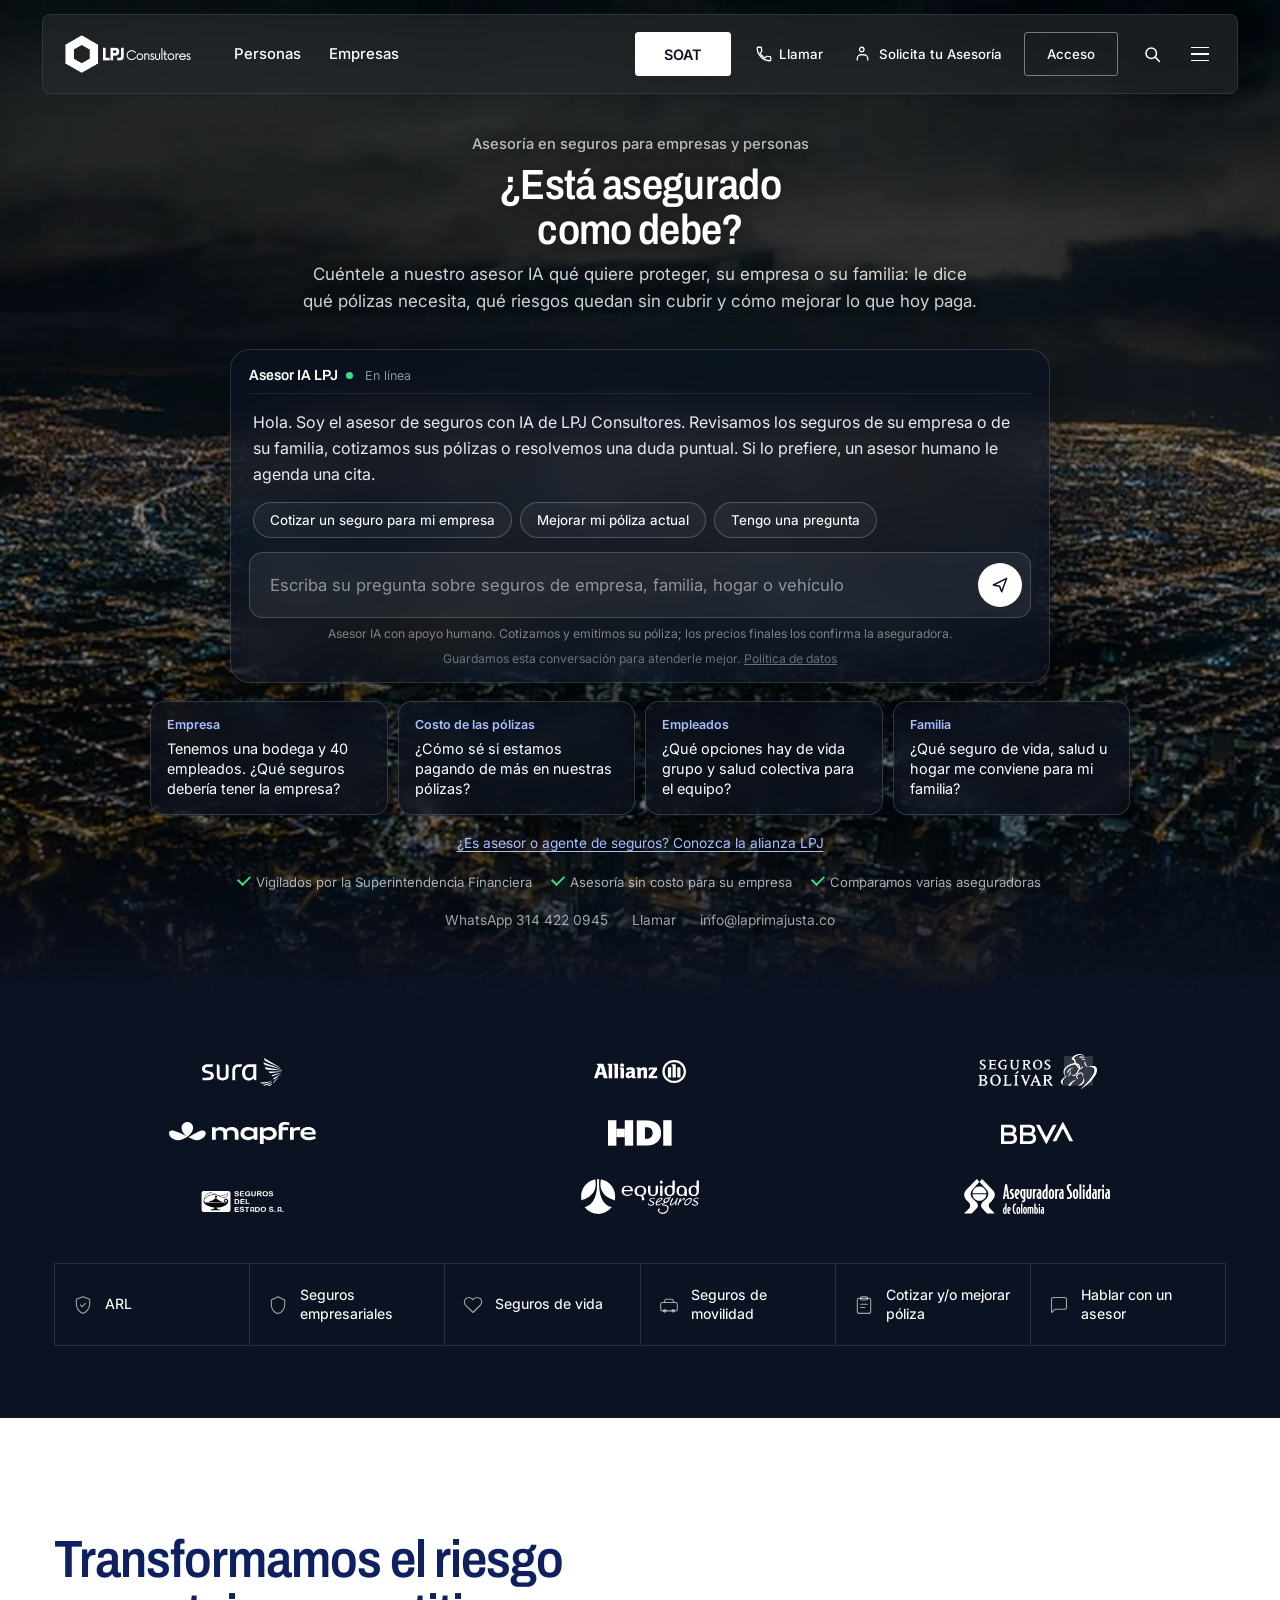
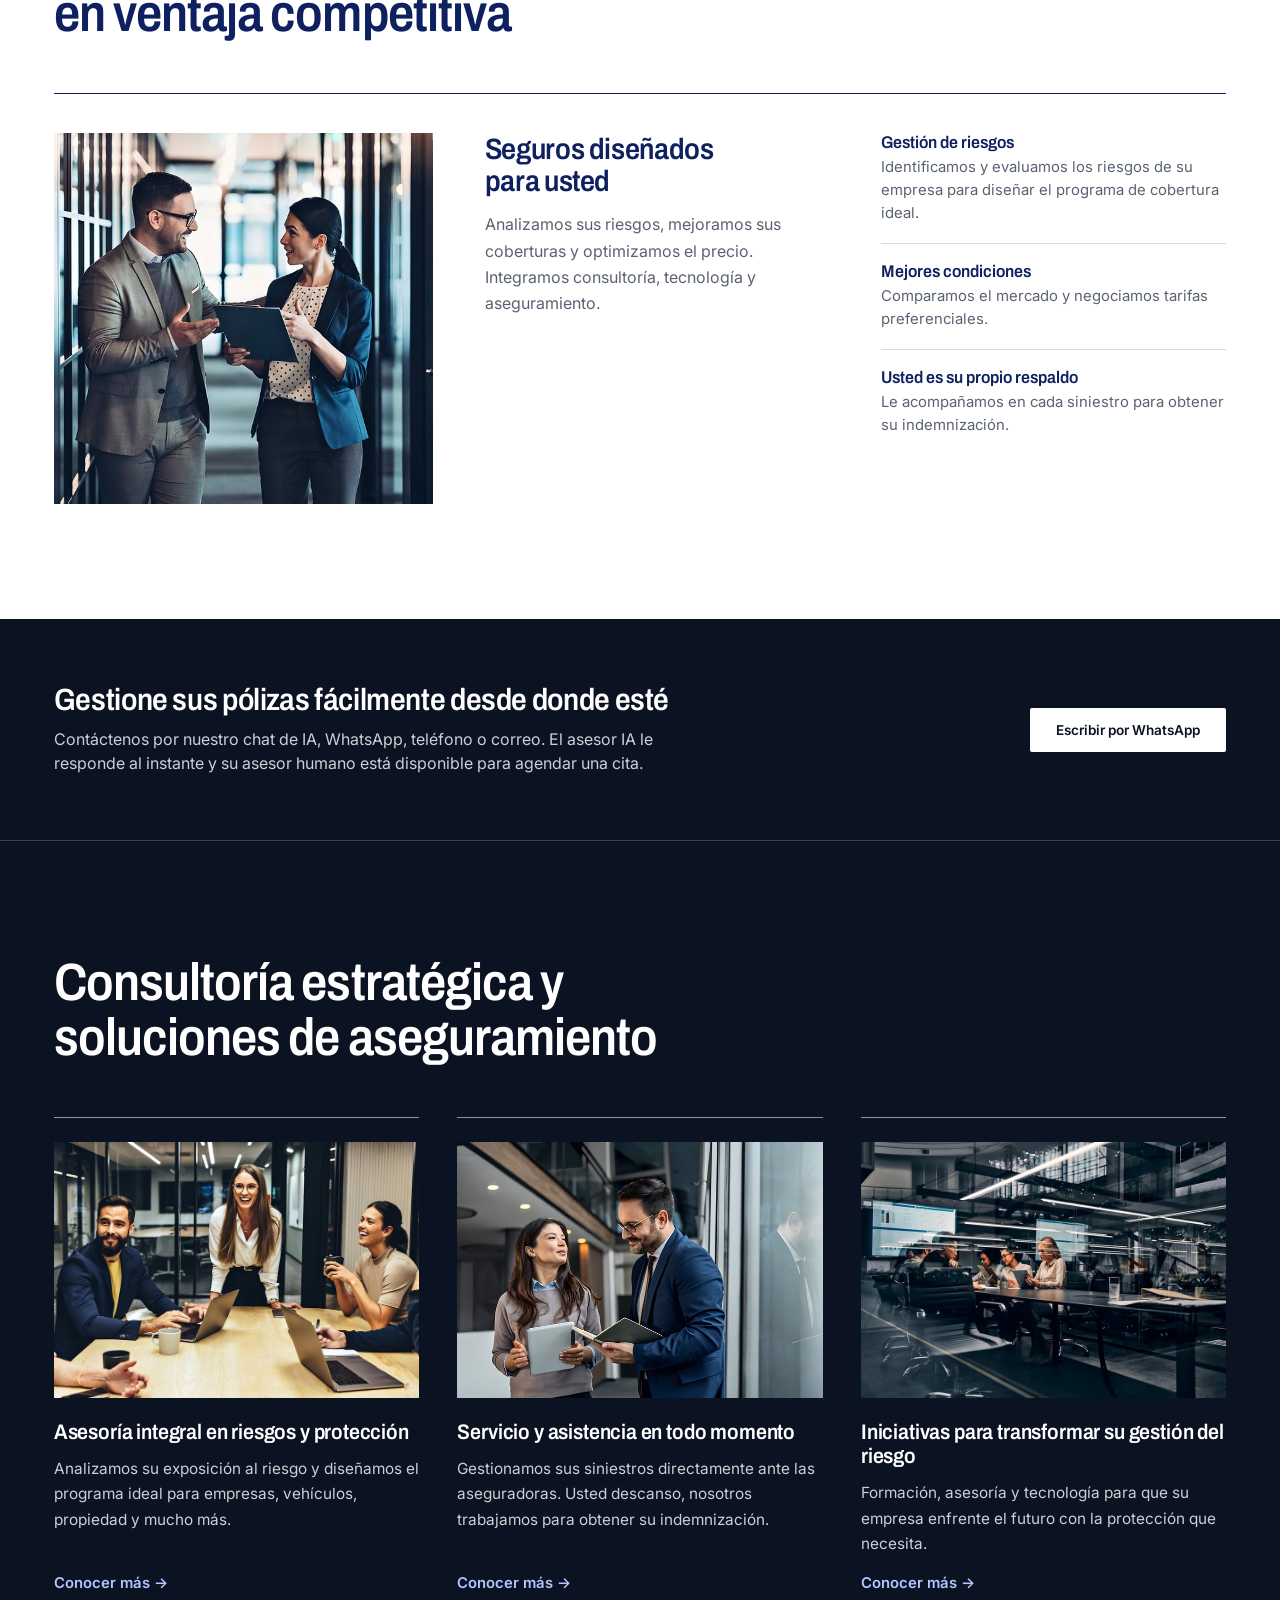
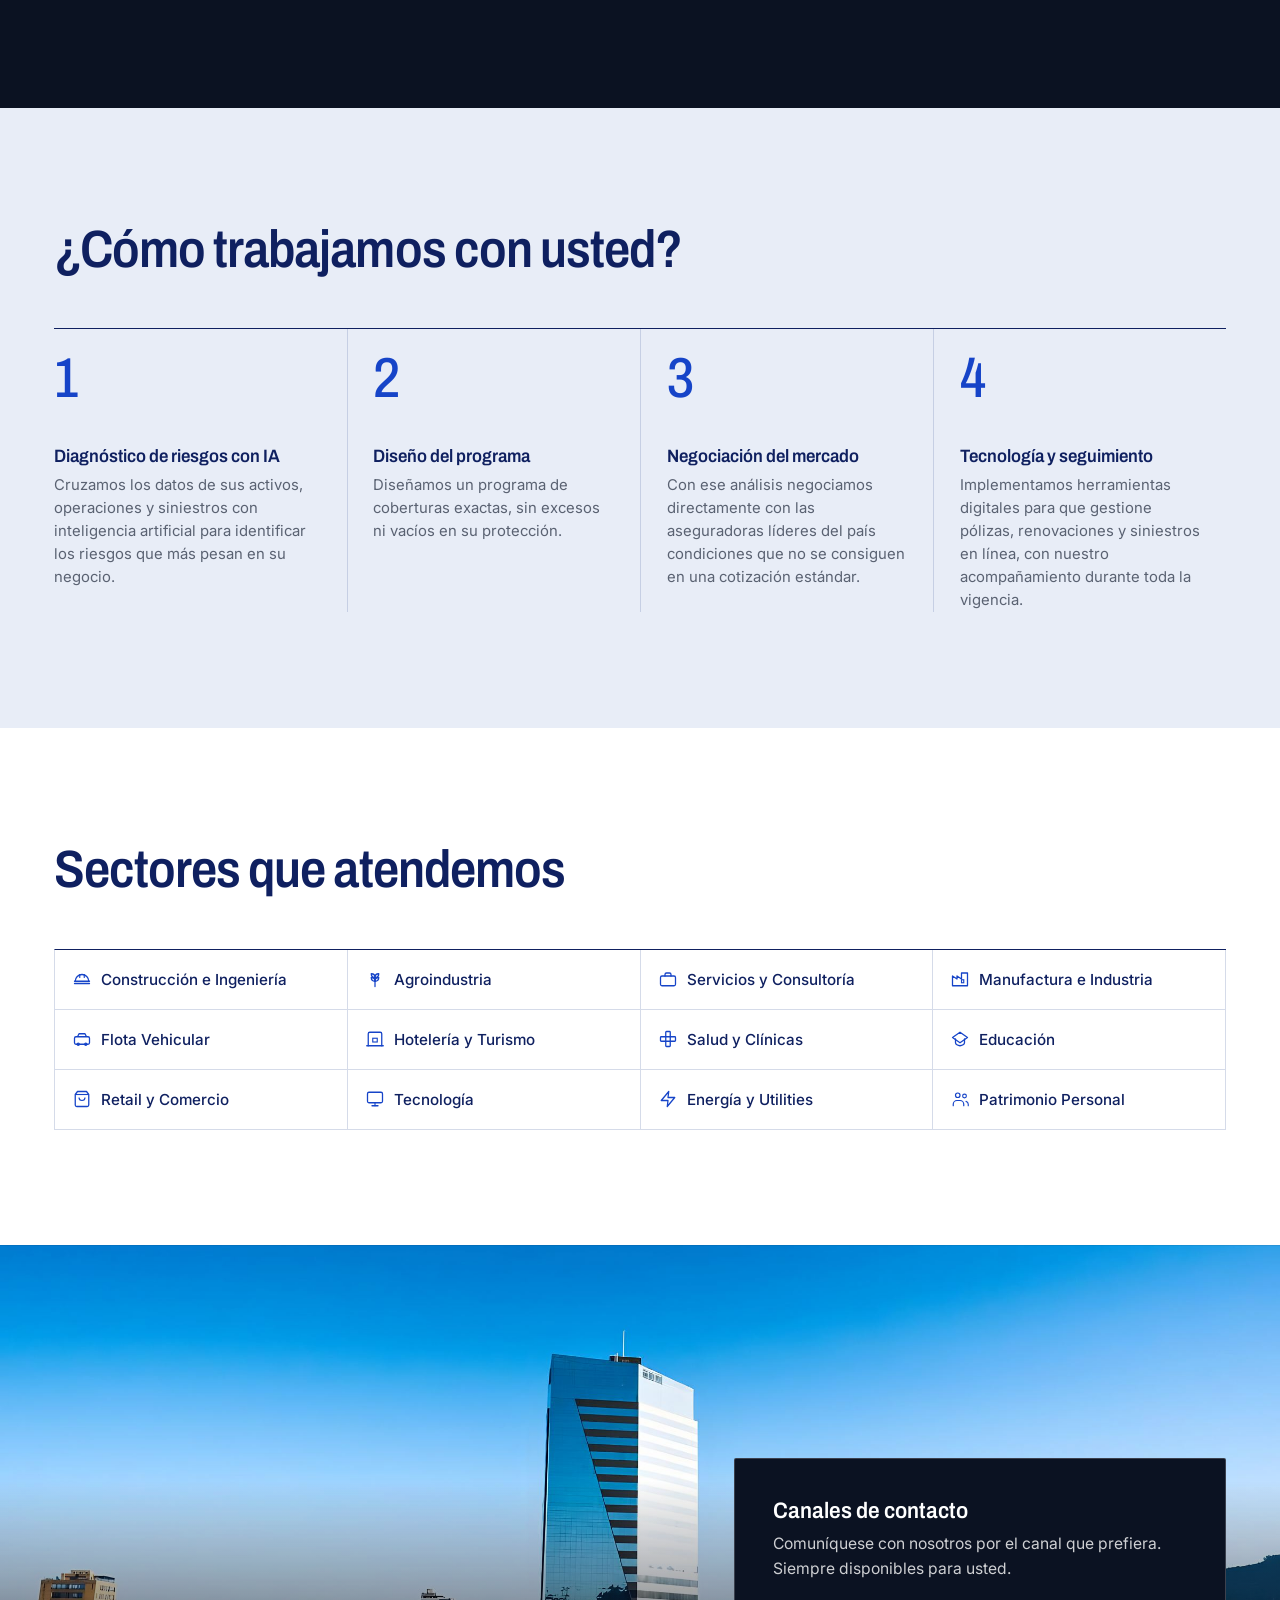
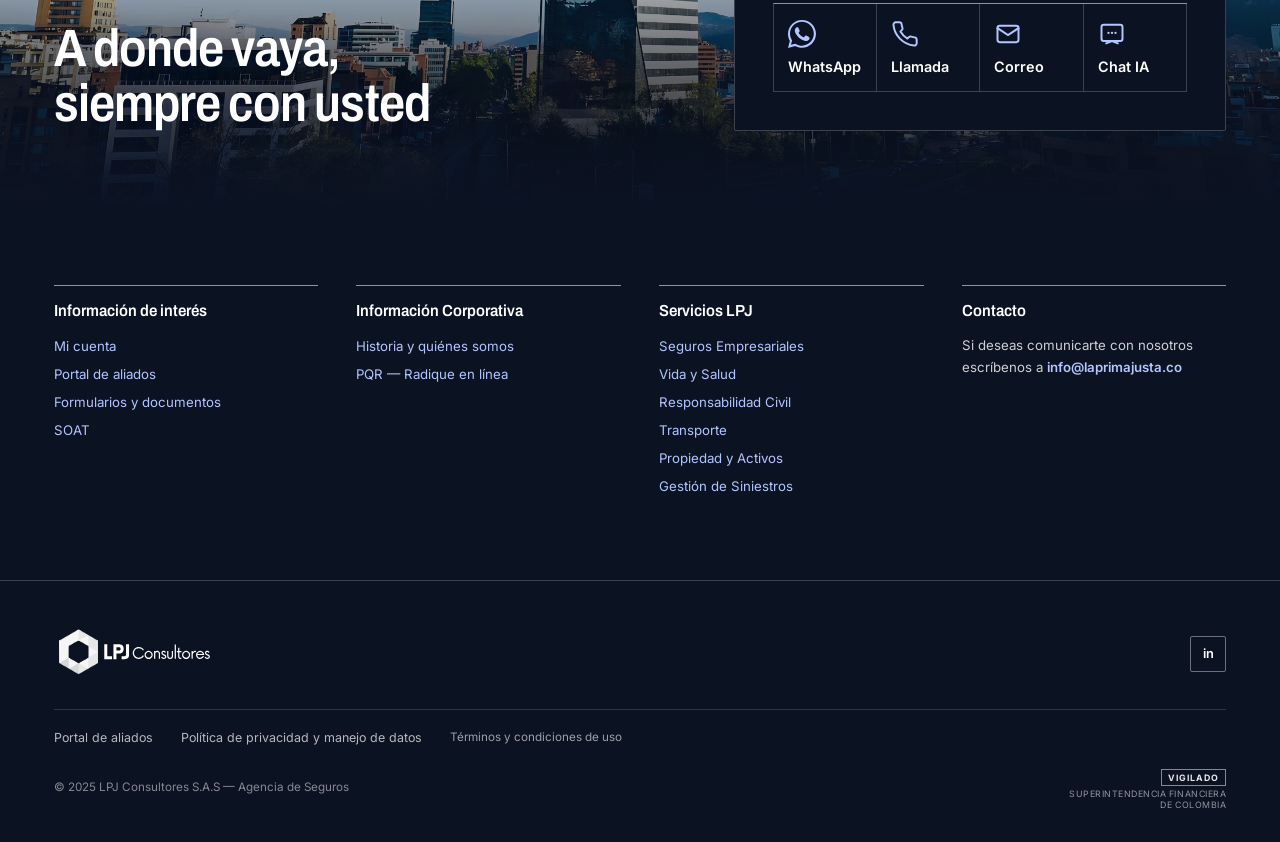
==== commit 239cff23: "Página: invitación a asesores (botón y enlace ?aliado) y tabla editable de comisión genérica en el p" ====
--- a/index.html
+++ b/index.html
@@ -1,8 +1,8 @@
-<!DOCTYPE html><html lang="es"><head><meta charset="UTF-8"><meta name="viewport" content="width=device-width, initial-scale=1.0"><meta name="theme-color" content="#0f2060"><meta name="description" content="Consultoría en riesgos y seguros en Colombia. Analizamos los riesgos de su empresa o familia con datos e inteligencia artificial, y negociamos con las aseguradoras líderes la cobertura justa al mejor precio."><meta property="og:title" content="LPJ Consultores — Agencia de Seguros"><meta property="og:description" content="Consultoría en riesgos y seguros en Colombia. Analizamos los riesgos de su empresa o familia con datos e inteligencia artificial, y negociamos con las aseguradoras líderes la cobertura justa al mejor precio."><meta property="og:url" content="https://laprimajusta.co/"><meta property="og:type" content="website"><title>LPJ Consultores — Agencia de Seguros</title><link rel="icon" type="image/png" sizes="32x32" href="img/favicon.png"><link rel="icon" type="image/png" sizes="16x16" href="img/favicon.png"><link rel="shortcut icon" type="image/png" href="img/favicon.png"><link rel="apple-touch-icon" sizes="180x180" href="img/favicon.png"><link href="https://fonts.googleapis.com/css2?family=Inter:wght@400;500;600;700&display=swap" rel="stylesheet"><style>*{box-sizing:border-box;margin:0;padding:0}:root{--azul:#1b3a8f;--azul-oscuro:#0f2060;--azul-boton:#1644c8;--gris-fondo:#f2f4f7;--gris-borde:#e0e3ea;--gris-texto:#5a6272;--negro:#0f1923;--blanco:#ffffff}html{scroll-behavior:smooth}body{font-family:'Inter',sans-serif;background:var(--blanco);color:var(--negro);overflow-x:hidden}.nav-wrap{position:sticky;top:0;z-index:400;background:transparent;padding:10px 20px;pointer-events:none}.nav-inner{pointer-events:auto}.nav-inner{background:var(--blanco);border-radius:16px;box-shadow:0 2px 16px rgba(0,0,0,.09);display:flex;align-items:center;height:70px;padding:0 22px;gap:0;max-width:1360px;margin:0 auto}.nav-logo{margin-right:32px;flex-shrink:0}.nav-logo img{height:46px;width:auto;display:block;object-fit:contain;background:transparent}.nav-tabs{display:flex;list-style:none;height:70px;margin-right:auto}.nav-tabs li{position:relative}.nav-tabs li a{display:flex;align-items:center;height:70px;padding:0 16px;font-size:.93rem;font-weight:500;color:var(--negro);text-decoration:none;border-bottom:3px solid transparent;transition:border-color .2s,color .2s}.nav-tabs li a.act{color:var(--azul);border-bottom-color:var(--azul);font-weight:600}.nav-tabs li a:hover{color:var(--azul)}.megadrop{display:none;position:absolute;top:calc(70px+6px);left:0;background:var(--blanco);border:1px solid var(--gris-borde);border-top:3px solid var(--azul);border-radius:0 0 14px 14px;box-shadow:0 12px 40px rgba(0,0,0,.13);padding:24px 28px;min-width:320px;z-index:600}.megadrop.mega-wide{min-width:660px;left:-10px}.nav-tabs li:hover .megadrop{display:block}.megadrop-titulo{font-size:.64rem;font-weight:700;letter-spacing:.12em;text-transform:uppercase;color:var(--gris-texto);margin-bottom:16px;padding-bottom:10px;border-bottom:1px solid var(--gris-borde)}.mega-cols{display:grid;grid-template-columns:1fr 1fr;gap:0 32px}.mega-col-titulo{font-size:.67rem;font-weight:700;letter-spacing:.1em;text-transform:uppercase;color:var(--azul);margin:0 0 6px;padding-bottom:5px;border-bottom:1px solid var(--gris-borde)}.megadrop a{display:flex;align-items:center;gap:9px;font-size:.83rem;color:var(--negro);text-decoration:none;padding:7px 8px;border-radius:6px;transition:background .15s,color .15s;white-space:nowrap}.megadrop a:hover{background:var(--gris-fondo);color:var(--azul)}.megadrop a span{width:22px;display:flex;align-items:center;justify-content:center;flex-shrink:0}.megadrop a span svg{width:18px;height:18px}.mega-badge{margin-left:auto;font-size:.58rem;font-weight:700;background:rgba(22,68,200,.1);color:var(--azul-boton);padding:2px 7px;border-radius:10px;letter-spacing:.04em;flex-shrink:0}.nav-acciones{display:flex;align-items:center;gap:4px;flex-shrink:0}.nav-btn-solicita{display:flex;align-items:center;gap:6px;color:var(--negro);font-size:.83rem;font-weight:500;text-decoration:none;padding:8px 14px;border-radius:8px;transition:background .15s;white-space:nowrap}.nav-btn-solicita:hover{background:var(--gris-fondo)}.nav-btn-solicita svg{flex-shrink:0}.nav-btn-acceso{color:var(--negro);font-size:.83rem;font-weight:500;text-decoration:none;padding:9px 20px;border-radius:40px;border:1.5px solid #d0d4dc;background:var(--blanco);transition:background .15s,border-color .15s;white-space:nowrap}.nav-btn-acceso:hover{background:var(--gris-fondo);border-color:#b0b5c0}.nav-btn-cuenta{background:var(--azul-boton);color:var(--blanco);font-size:.83rem;font-weight:600;text-decoration:none;padding:10px 22px;border-radius:40px;transition:background .15s,transform .1s;display:inline-block;white-space:nowrap;margin-left:2px}.nav-btn-cuenta:hover{background:var(--azul-oscuro);transform:translateY(-1px)}.nav-search-ico{color:var(--negro);font-size:1.1rem;cursor:pointer;padding:8px 10px;text-decoration:none;border-radius:50%;transition:background .15s;display:flex;align-items:center;justify-content:center}.nav-search-ico:hover{background:var(--gris-fondo)}.nav-menu-ico{display:none}.nav-menu-btn{display:flex;align-items:center;gap:7px;cursor:pointer;padding:8px 4px;margin-left:6px;font-size:.84rem;font-weight:500;color:var(--negro);border:none;background:none;font-family:inherit;flex-shrink:0}.nav-menu-btn .hamburger{display:flex;flex-direction:column;gap:4px}.nav-menu-btn .hamburger span{display:block;width:20px;height:2px;background:var(--negro);border-radius:2px;transition:transform .25s,opacity .25s}.nav-menu-btn.abierto .hamburger span:nth-child(1){transform:rotate(45deg) translate(4px,4px)}.nav-menu-btn.abierto .hamburger span:nth-child(2){opacity:0}.nav-menu-btn.abierto .hamburger span:nth-child(3){transform:rotate(-45deg) translate(4px,-4px)}.menu-overlay{display:none;position:fixed;inset:0;background:rgba(0,0,0,.35);z-index:600;backdrop-filter:blur(1px)}.menu-overlay.visible{display:block}.menu-panel{position:fixed;top:0;right:0;bottom:0;width:360px;max-width:92vw;background:var(--blanco);z-index:700;display:flex;flex-direction:column;transform:translateX(100%);transition:transform .3s cubic-bezier(.4,0,.2,1);overflow-y:auto}.menu-panel.visible{transform:translateX(0)}.panel-header{display:flex;align-items:center;justify-content:space-between;padding:0 28px;height:72px;flex-shrink:0;border-bottom:1px solid var(--gris-borde);background:var(--blanco);position:sticky;top:0;z-index:1}.panel-header-logo img{height:36px;width:auto;object-fit:contain;display:block;background:transparent}.panel-cerrar{display:flex;align-items:center;gap:6px;font-size:.84rem;font-weight:500;color:var(--negro);cursor:pointer;border:none;background:none;font-family:inherit;padding:6px}.panel-cerrar:hover{color:var(--azul)}.panel-body{padding:28px 28px 40px}.panel-section-title{font-family:'Playfair Display',serif;font-size:1.5rem;font-weight:800;color:var(--azul-oscuro);margin-bottom:20px}.panel-cat-list{list-style:none;margin-bottom:32px}.panel-cat-list li a{display:flex;align-items:center;justify-content:space-between;padding:14px 0;font-size:.93rem;font-weight:500;color:var(--azul-boton);text-decoration:none;border-bottom:1px solid var(--gris-borde);transition:color .15s,padding-left .15s}.panel-cat-list li:last-child a{border-bottom:none}.panel-cat-list li a:hover{color:var(--azul-oscuro);padding-left:6px}.panel-cat-list li a .pcat-arrow{color:var(--azul);font-size:.85rem;flex-shrink:0}.panel-extra-list{list-style:none;border-top:1px solid var(--gris-borde);padding-top:24px}.panel-extra-list li a{display:flex;align-items:center;gap:10px;padding:11px 0;font-size:.88rem;font-weight:500;color:var(--azul-boton);text-decoration:none;transition:color .15s}.panel-extra-list li a:hover{color:var(--azul-oscuro)}.panel-extra-list li a .pext-ico{width:20px;display:flex;align-items:center;flex-shrink:0}.panel-extra-list li a .pext-ico svg{width:18px;height:18px}.panel-oport-title{font-family:'Playfair Display',serif;font-size:1.3rem;font-weight:800;color:var(--azul-oscuro);margin:28px 0 16px}.panel-oport-grid{display:grid;grid-template-columns:1fr;gap:10px;margin-bottom:20px}.panel-oport-card{background:var(--gris-fondo);border-radius:10px;padding:14px 18px;text-decoration:none;transition:box-shadow .2s,transform .15s;display:flex;align-items:center;gap:14px}.panel-oport-card:hover{box-shadow:0 4px 16px rgba(27,58,143,.12);transform:translateY(-2px)}.panel-oport-card svg{width:36px;height:36px;margin:0;display:block;flex-shrink:0}.panel-oport-card img{width:44px;height:44px;object-fit:contain;display:block;margin:0;flex-shrink:0;filter:drop-shadow(0 4px 8px rgba(27,58,143,.2))}.panel-oport-card-txt{flex:1;min-width:0}.panel-oport-card h4{font-family:'Playfair Display',serif;font-size:.9rem;font-weight:700;color:var(--azul-oscuro);line-height:1.25;text-align:left;margin-bottom:3px}.panel-oport-card p{font-size:.78rem;color:var(--gris-texto);line-height:1.4}.panel-paginador{display:flex;align-items:center;justify-content:center;gap:14px;margin-bottom:24px}.panel-pag-btn{width:28px;height:28px;border-radius:50%;border:1px solid var(--gris-borde);background:var(--blanco);display:flex;align-items:center;justify-content:center;font-size:.75rem;color:var(--negro);cursor:pointer;transition:background .15s}.panel-pag-btn:hover{background:var(--gris-fondo)}.panel-pag-txt{font-size:.8rem;color:var(--gris-texto)}.hero{position:relative;width:calc(100% - 40px);max-width:1360px;height:560px;margin:16px auto 0;overflow:hidden;background:#1a2a4a;border-radius:24px}.hero img.hero-bg{width:100%;height:100%;object-fit:cover;display:block}.hero-card{position:absolute;top:50%;left:48px;transform:translateY(-50%);background:var(--blanco);border-radius:12px;padding:32px 36px;max-width:560px;box-shadow:0 4px 24px rgba(0,0,0,.12)}.hero-card h1{font-family:'Playfair Display',serif;font-size:clamp(1.8rem,3.2vw,2.6rem);font-weight:800;color:var(--azul-oscuro);line-height:1.15;margin-bottom:14px}.hero-card p{font-size:.93rem;line-height:1.65;color:var(--gris-texto);margin-bottom:6px}.hero-card strong{display:block;font-size:.9rem;font-weight:600;color:var(--negro);margin-bottom:20px}.btn-azul{display:inline-block;background:var(--azul-boton);color:var(--blanco);font-size:.88rem;font-weight:600;padding:13px 28px;border-radius:8px;text-decoration:none;transition:background .15s,transform .1s}.btn-azul:hover{background:var(--azul-oscuro);transform:translateY(-1px)}.hero-paginador{display:flex;align-items:center;justify-content:center;gap:14px;padding:18px 0;background:var(--blanco)}.pag-flecha{width:30px;height:30px;border-radius:50%;border:1px solid var(--gris-borde);display:flex;align-items:center;justify-content:center;color:var(--gris-texto);font-size:.85rem;cursor:pointer;background:var(--blanco);transition:background .15s,border-color .15s}.pag-flecha:hover{border-color:var(--azul);color:var(--azul)}.pag-flecha:hover{background:rgba(255,255,255,.3)}.pag-texto{color:var(--gris-texto);font-size:.82rem}.accesos{background:var(--gris-fondo);padding:32px 32px}.accesos-grid{max-width:1200px;margin:0 auto;display:grid;grid-template-columns:repeat(6,1fr);gap:12px}.acceso-item{background:var(--blanco);border-radius:10px;border:1px solid var(--gris-borde);padding:22px 12px;display:flex;flex-direction:column;align-items:center;gap:10px;cursor:pointer;text-decoration:none;transition:box-shadow .2s,transform .15s}.acceso-item:hover{box-shadow:0 6px 20px rgba(27,58,143,.12);transform:translateY(-3px)}.acceso-ico{color:var(--azul);display:flex;align-items:center;justify-content:center}.acceso-ico svg{width:32px;height:32px}.acceso-item p{font-size:.78rem;font-weight:500;color:var(--azul-oscuro);text-align:center;line-height:1.3}.titulo-seccion{background:var(--gris-fondo);padding:40px 32px 8px;text-align:center}.titulo-seccion h2{font-family:'Playfair Display',serif;font-size:clamp(1.7rem,3vw,2.6rem);font-weight:800;color:var(--azul-oscuro)}.card-producto{background:var(--gris-fondo);padding:16px 32px 48px}.card-producto-inner{max-width:1100px;margin:0 auto;background:var(--blanco);border-radius:20px;display:grid;grid-template-columns:280px 1fr 1fr;align-items:center;padding:40px 40px;gap:36px;box-shadow:0 2px 16px rgba(0,0,0,.06)}.prod-img{text-align:center;display:flex;align-items:center;justify-content:center}.prod-img img{width:100%;max-width:260px;height:320px;object-fit:cover;border-radius:16px;box-shadow:0 8px 28px rgba(27,58,143,.15)}.prod-texto h3{font-family:'Playfair Display',serif;font-size:clamp(1.6rem,2.5vw,2.2rem);font-weight:800;color:var(--azul-oscuro);line-height:1.2;margin-bottom:14px}.prod-texto p{font-size:.9rem;line-height:1.65;color:var(--gris-texto);margin-bottom:24px}.prod-texto .btn-azul{width:100%;text-align:center;display:block}.prod-bullets{display:flex;flex-direction:column;gap:0}.prod-bullet{padding:16px 0;border-bottom:1px solid var(--gris-borde)}.prod-bullet:last-child{border-bottom:none}.prod-bullet h4{font-size:.9rem;font-weight:600;color:var(--negro);margin-bottom:4px}.prod-bullet p{font-size:.82rem;color:var(--gris-texto)}.banner-azul{background:var(--gris-fondo);padding:0 32px 48px}.banner-azul-inner{max-width:1100px;margin:0 auto;background:var(--azul);border-radius:16px;padding:36px 40px;display:flex;align-items:center;gap:28px;flex-wrap:wrap}.banner-azul-ico{flex-shrink:0;background:rgba(255,255,255,.15);width:60px;height:60px;border-radius:12px;display:flex;align-items:center;justify-content:center}.banner-azul-ico svg{width:28px;height:28px}.banner-azul-txt{flex:1}.banner-azul-txt h3{font-size:1.05rem;font-weight:700;color:var(--blanco);margin-bottom:6px}.banner-azul-txt p{font-size:.85rem;line-height:1.55;color:rgba(255,255,255,.8)}.btn-blanco-outline{display:inline-block;flex-shrink:0;background:var(--blanco);color:var(--azul);font-size:.85rem;font-weight:700;padding:11px 26px;border-radius:8px;text-decoration:none;transition:background .15s,transform .1s;white-space:nowrap}.btn-blanco-outline:hover{background:#e8edf8;transform:translateY(-1px)}.sec-contenido{background:var(--gris-fondo);padding:48px 32px}.sec-contenido-titulo{max-width:1100px;margin:0 auto 32px;font-family:'Playfair Display',serif;font-size:clamp(1.7rem,3vw,2.5rem);font-weight:800;color:var(--azul-oscuro);text-align:center}.contenido-grid{max-width:1100px;margin:0 auto;display:grid;grid-template-columns:repeat(3,1fr);gap:20px}.cont-card{background:var(--blanco);border-radius:16px;border:1px solid var(--gris-borde);overflow:hidden;transition:box-shadow .2s,transform .2s;cursor:default;display:flex;flex-direction:column}.cont-card:hover{box-shadow:0 10px 32px rgba(27,58,143,.12);transform:translateY(-4px)}.cont-card-img-wrap{padding:14px 14px 0}.cont-card img{width:100%;height:220px;object-fit:cover;display:block;border-radius:10px}.cont-card-body{padding:20px 20px 26px;flex:1;display:flex;flex-direction:column}.cont-card-body h3{font-family:'Playfair Display',serif;font-size:1.15rem;font-weight:800;color:var(--azul-oscuro);line-height:1.3;margin-bottom:12px}.cont-card-body p{font-size:.88rem;line-height:1.65;color:var(--gris-texto);margin-bottom:18px;flex:1}.cont-card-link{font-size:.85rem;font-weight:700;color:var(--azul-boton);text-decoration:none;display:inline-flex;align-items:center;gap:4px}.cont-card-link:hover{color:var(--azul-oscuro)}.sec-proceso{background:var(--blanco);padding:64px 32px}.sec-proceso .inner{max-width:1100px;margin:0 auto}.sec-proceso h2{font-family:'Playfair Display',serif;font-size:clamp(1.7rem,3vw,2.5rem);font-weight:800;color:var(--azul-oscuro);text-align:center;margin-bottom:40px}.pasos-grid{display:grid;grid-template-columns:repeat(4,1fr);gap:0;position:relative}.pasos-grid::before{content:'';position:absolute;top:26px;left:calc(12.5%+12px);right:calc(12.5%+12px);height:1px;background:var(--gris-borde)}.paso-item{text-align:center;padding:0 12px}.paso-circulo svg{width:26px;height:26px}.paso-circulo{width:52px;height:52px;border-radius:50%;background:var(--gris-fondo);border:2px solid var(--gris-borde);display:flex;align-items:center;justify-content:center;font-size:1.2rem;margin:0 auto 18px;position:relative;z-index:1}.paso-num{position:absolute;top:-5px;right:-5px;width:18px;height:18px;border-radius:50%;background:var(--azul-boton);color:#fff;font-size:.6rem;font-weight:700;display:flex;align-items:center;justify-content:center}.paso-item h4{font-size:.88rem;font-weight:600;color:var(--azul-oscuro);margin-bottom:6px}.paso-item p{font-size:.78rem;line-height:1.55;color:var(--gris-texto)}.sec-sectores{background:linear-gradient(135deg,#eef2fb 0%,#dce5f5 100%);padding:72px 32px;border-top:1px solid #d5ddef;border-bottom:1px solid #d5ddef}.sec-sectores .inner{max-width:1100px;margin:0 auto;text-align:center}.sec-sectores h2{font-family:'Playfair Display',serif;font-size:clamp(1.6rem,2.8vw,2.3rem);font-weight:800;color:var(--azul-oscuro);margin-bottom:36px;text-align:center}.sectores-pills{display:flex;flex-wrap:wrap;gap:10px;justify-content:center}.sector-pill{display:flex;align-items:center;gap:8px;display:flex;align-items:center;gap:8px;background:var(--blanco);border:1px solid var(--gris-borde);border-radius:32px;padding:10px 18px;font-size:.82rem;font-weight:500;color:var(--azul-oscuro);cursor:default;transition:border-color .2s,background .2s}.sector-pill:hover{border-color:var(--azul-boton);background:rgba(22,68,200,.05)}.sec-canales{position:relative;background-image:linear-gradient(rgba(15,23,42,.15),rgba(15,23,42,.1)),url('img/fondo-canales.jpg');background-size:cover;background-position:center;padding:80px 32px}.sec-canales h2{font-family:'Playfair Display',serif;font-size:clamp(1.6rem,2.8vw,2.3rem);font-weight:800;color:#fff;text-shadow:0 2px 12px rgba(0,0,0,.4);text-align:center;padding-top:48px;margin-bottom:32px}.canales-grid{max-width:900px;margin:0 auto;display:grid;grid-template-columns:1fr 1fr;gap:20px}.canal-card{background:var(--blanco);border-radius:16px;border:1px solid var(--gris-borde);overflow:hidden;text-align:center;transition:box-shadow .2s,transform .2s;display:flex;flex-direction:column}.canal-card:hover{box-shadow:0 8px 28px rgba(27,58,143,.1);transform:translateY(-3px)}.canal-card-img-wrap{padding:14px 14px 0}.canal-card-img-wrap img{width:100%;height:220px;object-fit:cover;border-radius:10px;display:block}.canal-card-body{padding:24px 28px 32px;flex:1;display:flex;flex-direction:column;align-items:center}.canal-card h3{font-family:'Playfair Display',serif;font-size:1.2rem;font-weight:700;color:var(--azul-oscuro);margin-bottom:8px}.canal-card p{font-size:.85rem;line-height:1.6;color:var(--gris-texto);max-width:380px}.canal-card a{display:inline-block;margin-top:16px;font-size:.85rem;font-weight:700;color:var(--azul-boton);text-decoration:none}.canal-card a:hover{color:var(--azul-oscuro)}.prefooter{background:var(--blanco);padding:48px 32px;border-top:1px solid var(--gris-borde)}.prefooter-grid{max-width:1100px;margin:0 auto;display:grid;grid-template-columns:repeat(4,1fr);gap:32px}.pf-col h4{font-size:.9rem;font-weight:700;color:var(--negro);margin-bottom:16px}.pf-col ul{list-style:none}.pf-col li{margin-bottom:8px}.pf-col a{font-size:.83rem;color:var(--azul-boton);text-decoration:none;transition:color .15s}.pf-col a:hover{color:var(--azul-oscuro);text-decoration:underline}.pf-col ul a{pointer-events:none;cursor:default}.pf-col ul a.pf-link-active{pointer-events:auto;cursor:pointer}.pf-col ul a.pf-link-active:hover{text-decoration:underline;color:var(--azul-oscuro)}.pf-col ul a:hover{text-decoration:none;color:var(--azul-boton)}.pf-col p{font-size:.83rem;line-height:1.65;color:var(--gris-texto);margin-bottom:8px}.pf-col .pf-link-dest{font-size:.83rem;font-weight:600;color:var(--azul-boton);text-decoration:none}footer{background:var(--azul);padding:16px 32px 24px}.footer-top{max-width:1100px;width:100%;margin:0 auto;display:flex;flex-direction:row;align-items:center;justify-content:space-between;padding-bottom:10px;border-bottom:1px solid rgba(255,255,255,.15);gap:16px}.footer-logo{flex-shrink:0}.footer-logo svg,.footer-logo img{height:90px;width:auto;display:block}.footer-social{display:flex;gap:10px;flex-shrink:0}.soc-btn{width:36px;height:36px;border-radius:50%;border:1px solid rgba(255,255,255,.4);display:flex;align-items:center;justify-content:center;color:var(--blanco);font-size:.8rem;font-weight:600;text-decoration:none;transition:background .15s}.soc-btn:hover{background:rgba(255,255,255,.15)}.footer-links{max-width:1100px;margin:16px auto 0;display:flex;flex-wrap:wrap;gap:0 28px;align-items:center}.footer-links a{font-size:.78rem;color:rgba(255,255,255,.7);text-decoration:none;transition:color .15s;padding:4px 0}.footer-links a:hover{color:var(--blanco)}.footer-bottom{max-width:1100px;margin:16px auto 0;display:flex;justify-content:space-between;align-items:center;flex-wrap:wrap;gap:12px}.footer-copy{font-size:.73rem;color:rgba(255,255,255,.5)}.vigilado-badge{display:flex;align-items:center;gap:10px}.vigilado-badge .v-texto{text-align:right}.vigilado-badge .v-titulo{font-size:.55rem;font-weight:700;letter-spacing:.12em;text-transform:uppercase;color:rgba(255,255,255,.9);border:1px solid rgba(255,255,255,.5);padding:2px 6px;display:inline-block;margin-bottom:2px}.vigilado-badge .v-sub{font-size:.55rem;color:rgba(255,255,255,.55);letter-spacing:.06em;text-transform:uppercase;display:block}.aparece{opacity:0;transform:translateY(18px);transition:opacity .55s,transform .55s}.aparece.vis{opacity:1;transform:translateY(0)}@media(max-width:1050px){.card-producto-inner{grid-template-columns:1fr 1fr;gap:24px}.prod-img{display:none}.accesos-grid{grid-template-columns:repeat(3,1fr)}.prefooter-grid{grid-template-columns:1fr 1fr}.pasos-grid{grid-template-columns:1fr 1fr;gap:24px}.pasos-grid::before{display:none}}@media(max-width:900px){.nav-tabs{display:none}.nav-btn-solicita{display:none}.nav-btn-acceso:not([href*="soatmundial"]){display:none}.nav-search-ico{display:none}.nav-menu-btn span#menuBtnTxt{display:none}.nav-logo{margin-right:auto}.nav-logo img{height:40px}.nav-inner{padding:0 14px;gap:4px}.nav-acciones{gap:6px}.nav-acciones a[href*="soatmundial"]{padding:8px 14px!important;font-size:12.5px!important}.nav-btn-llamar-mobile{display:flex!important;align-items:center;justify-content:center;width:38px;height:38px;border-radius:50%;background:#16a34a;text-decoration:none}.nav-btn-llamar-mobile svg{width:17px;height:17px}.nav-btn-llamar-mobile svg path{stroke:#fff}.nav-menu-btn{padding:0!important;width:38px;height:38px;justify-content:center}}@media(max-width:768px){.accesos-grid{grid-template-columns:repeat(3,1fr)}.contenido-grid{grid-template-columns:1fr}.canales-grid{grid-template-columns:1fr}.hero{width:100%;border-radius:0}.hero-card{left:20px;right:20px;top:50%;bottom:auto;transform:translateY(-50%)}.banner-azul-inner{flex-direction:column;text-align:center}.prefooter-grid{grid-template-columns:1fr}.pasos-grid{grid-template-columns:1fr 1fr}}@media(max-width:520px){.accesos-grid{grid-template-columns:repeat(2,1fr)}.pasos-grid{grid-template-columns:1fr}.sectores-pills{display:grid;grid-template-columns:1fr 1fr;gap:8px}.sectores-pills .sector-pill{font-size:.75rem;padding:10px 12px;justify-content:center;text-align:center}.canales-iconos{grid-template-columns:1fr 1fr!important;gap:10px!important}.card-producto-inner{grid-template-columns:1fr!important;padding:28px 24px!important;gap:20px!important}.card-producto-inner h3{font-size:1.4rem}.hero-card h1{font-size:1.55rem!important;line-height:1.2}.hero-card p{font-size:.88rem!important}.nav-logo img{height:34px}.nav-acciones a[href*="soatmundial"]{padding:7px 12px!important;font-size:11.5px!important}}.nav-btn-llamar-mobile{display:none}</style><link rel="stylesheet" href="pyme/chat-pyme.css?v=20261110m"><link rel="preload" href="pyme/fuentes/archivo-latin.woff2" as="font" type="font/woff2" crossorigin><link rel="stylesheet" href="pyme/sobrio.css?v=20261110m"><link rel="stylesheet" href="pyme/fondo-ia.css?v=20261110n"><link rel="stylesheet" href="pyme/hero-video.css?v=20261111h"><link rel="stylesheet" href="pyme/diseno-v2.css?v=6"><style>.acceso-wrap{position:relative;display:inline-block}.acceso-wrap .nav-btn-acceso{cursor:pointer;font-family:inherit}.acceso-menu{display:none;position:absolute;right:0;top:calc(100% + 10px);min-width:280px;background:#fff;border:1px solid #e0e3ea;border-radius:14px;box-shadow:0 14px 40px rgba(15,25,35,.18);padding:8px;z-index:700}.acceso-wrap.abierto .acceso-menu{display:block}.acceso-menu a{display:block;padding:11px 14px;border-radius:10px;text-decoration:none;color:#0f1923}.acceso-menu a:hover,.acceso-menu a:focus{background:#f2f4f7;outline:none}.acceso-menu b{display:block;font-size:.88rem;font-weight:600;color:#0f2060}.acceso-menu span{display:block;font-size:.78rem;color:#5a6272;margin-top:2px}</style><style>.pc-privacidad{margin-top:2px;opacity:.85}.pc-privacidad a{color:inherit;text-decoration:underline}</style></head><body class="sobrio"><div class="nav-wrap"><div class="nav-inner"><div class="nav-logo"><a href="#" onclick="window.scrollTo({top:0,behavior:'smooth'});return false;" style="display:block;cursor:pointer;"><img src="img/logo.png" alt="LPJ Consultores"></a></div><ul class="nav-tabs"><li><a href="#">Personas</a><div class="megadrop mega-wide"><div class="megadrop-titulo">Seguros para personas</div><div class="mega-cols"><div><div class="mega-col-titulo">Vida &amp; Salud</div><a href="https://wa.me/573144220945?text=Hola%2C%20quiero%20informaci%C3%B3n%20sobre%3A%20Seguro%20de%20Vida%20Individual." target="_blank" rel="noopener"><svg class="ico-mega" width="20" height="20" viewBox="0 0 24 24" fill="none" xmlns="http://www.w3.org/2000/svg" stroke="currentColor" stroke-width="1.3" stroke-linecap="round" stroke-linejoin="round" aria-hidden="true"><path d="M20.4 5.6a4.9 4.9 0 0 0-7-.1L12 6.9l-1.4-1.4a4.9 4.9 0 0 0-7 7L12 21l8.4-8.5a4.9 4.9 0 0 0 0-6.9z"/></svg>Seguro de Vida Individual</a><a href="https://wa.me/573144220945?text=Hola%2C%20quiero%20informaci%C3%B3n%20sobre%3A%20Seguro%20de%20Vida%20Familiar." target="_blank" rel="noopener"><svg class="ico-mega" width="20" height="20" viewBox="0 0 24 24" fill="none" xmlns="http://www.w3.org/2000/svg" stroke="currentColor" stroke-width="1.3" stroke-linecap="round" stroke-linejoin="round" aria-hidden="true"><circle cx="9" cy="8" r="3.2"/><path d="M3.5 20v-1.2A4.8 4.8 0 0 1 8.3 14h1.4a4.8 4.8 0 0 1 4.8 4.8V20"/><circle cx="17" cy="9" r="2.4"/><path d="M16.5 14.2h.8a3.7 3.7 0 0 1 3.7 3.7V20"/></svg>Seguro de Vida Familiar</a><a href="https://wa.me/573144220945?text=Hola%2C%20quiero%20informaci%C3%B3n%20sobre%3A%20Salud%20Complementaria." target="_blank" rel="noopener"><svg class="ico-mega" width="20" height="20" viewBox="0 0 24 24" fill="none" xmlns="http://www.w3.org/2000/svg" stroke="currentColor" stroke-width="1.3" stroke-linecap="round" stroke-linejoin="round" aria-hidden="true"><rect x="3.5" y="3.5" width="17" height="17" rx="2"/><path d="M12 8v8M8 12h8"/></svg>Salud Complementaria</a><a href="https://wa.me/573144220945?text=Hola%2C%20quiero%20informaci%C3%B3n%20sobre%3A%20Accidentes%20Personales." target="_blank" rel="noopener"><svg class="ico-mega" width="20" height="20" viewBox="0 0 24 24" fill="none" xmlns="http://www.w3.org/2000/svg" stroke="currentColor" stroke-width="1.3" stroke-linecap="round" stroke-linejoin="round" aria-hidden="true"><path d="M12 3l7.5 3v5.5c0 4.4-3.2 8.2-7.5 9.5-4.3-1.3-7.5-5.1-7.5-9.5V6z"/><path d="M12 9v5M9.5 11.5h5"/></svg>Accidentes Personales</a><a href="https://wa.me/573144220945?text=Hola%2C%20quiero%20informaci%C3%B3n%20sobre%3A%20Seguro%20Oncol%C3%B3gico." target="_blank" rel="noopener"><svg class="ico-mega" width="20" height="20" viewBox="0 0 24 24" fill="none" xmlns="http://www.w3.org/2000/svg" stroke="currentColor" stroke-width="1.3" stroke-linecap="round" stroke-linejoin="round" aria-hidden="true"><path d="M12 3a3 3 0 0 0-3 3c0 2 1.5 4.3 3 6.5 1.5-2.2 3-4.5 3-6.5a3 3 0 0 0-3-3z"/><path d="M9.7 9.8L6 20l3-1.2 1.5 2.6 1.4-4.4M14.3 9.8L18 20l-3-1.2-1.5 2.6-1.4-4.4"/></svg>Seguro Oncol&oacute;gico</a></div><div><div class="mega-col-titulo">Patrimonio Personal</div><a href="https://wa.me/573144220945?text=Hola%2C%20quiero%20informaci%C3%B3n%20sobre%3A%20Seguro%20de%20Autom%C3%B3vil." target="_blank" rel="noopener"><svg class="ico-mega" width="20" height="20" viewBox="0 0 24 24" fill="none" xmlns="http://www.w3.org/2000/svg" stroke="currentColor" stroke-width="1.3" stroke-linecap="round" stroke-linejoin="round" aria-hidden="true"><path d="M4 15.5V12l1.8-4.4A2 2 0 0 1 7.6 6.4h8.8a2 2 0 0 1 1.8 1.2L20 12v3.5"/><path d="M3 15.5h18v2.5H3z"/><circle cx="7.5" cy="18.5" r="1.5"/><circle cx="16.5" cy="18.5" r="1.5"/><path d="M5.5 12h13"/></svg>Seguro de Autom&oacute;vil</a><a href="https://wa.me/573144220945?text=Hola%2C%20quiero%20informaci%C3%B3n%20sobre%3A%20Seguro%20de%20Hogar%20Multirriesgo." target="_blank" rel="noopener"><svg class="ico-mega" width="20" height="20" viewBox="0 0 24 24" fill="none" xmlns="http://www.w3.org/2000/svg" stroke="currentColor" stroke-width="1.3" stroke-linecap="round" stroke-linejoin="round" aria-hidden="true"><path d="M3.5 11L12 4l8.5 7"/><path d="M5.5 9.5V20h13V9.5"/><path d="M10 20v-5.5h4V20"/></svg>Seguro de Hogar Multirriesgo</a><a href="https://wa.me/573144220945?text=Hola%2C%20quiero%20informaci%C3%B3n%20sobre%3A%20Seguro%20de%20Dispositivos." target="_blank" rel="noopener"><svg class="ico-mega" width="20" height="20" viewBox="0 0 24 24" fill="none" xmlns="http://www.w3.org/2000/svg" stroke="currentColor" stroke-width="1.3" stroke-linecap="round" stroke-linejoin="round" aria-hidden="true"><rect x="6.5" y="2.5" width="11" height="19" rx="2"/><path d="M10.5 18.5h3"/></svg>Seguro de Dispositivos</a><a href="https://wa.me/573144220945?text=Hola%2C%20quiero%20informaci%C3%B3n%20sobre%3A%20Seguro%20de%20Viaje." target="_blank" rel="noopener"><svg class="ico-mega" width="20" height="20" viewBox="0 0 24 24" fill="none" xmlns="http://www.w3.org/2000/svg" stroke="currentColor" stroke-width="1.3" stroke-linecap="round" stroke-linejoin="round" aria-hidden="true"><path d="M21 4.5l-6.4 6.4 2.1 8.6-1.8 1.8-3.8-6.6-4 4v2.6l-1.6 1.2-1.1-3.4-3.4-1.1 1.2-1.6h2.6l4-4-6.6-3.8 1.8-1.8 8.6 2.1L19.5 3z"/></svg>Seguro de Viaje</a><a href="https://wa.me/573144220945?text=Hola%2C%20quiero%20informaci%C3%B3n%20sobre%3A%20Seguro%20para%20Mascotas." target="_blank" rel="noopener"><svg class="ico-mega" width="20" height="20" viewBox="0 0 24 24" fill="none" xmlns="http://www.w3.org/2000/svg" stroke="currentColor" stroke-width="1.3" stroke-linecap="round" stroke-linejoin="round" aria-hidden="true"><circle cx="6" cy="10" r="1.8"/><circle cx="9.5" cy="5.8" r="1.8"/><circle cx="14.5" cy="5.8" r="1.8"/><circle cx="18" cy="10" r="1.8"/><path d="M12 11.5c-2.6 0-5 3.6-5 6 0 1.7 1.3 2.7 2.8 2.7.9 0 1.5-.5 2.2-.5s1.3.5 2.2.5c1.5 0 2.8-1 2.8-2.7 0-2.4-2.4-6-5-6z"/></svg>Seguro para Mascotas</a></div></div></div></li><li><a href="#">Empresas</a><div class="megadrop"><div class="megadrop-titulo">Seguros para empresas</div><a href="https://wa.me/573144220945?text=Hola%2C%20quiero%20informaci%C3%B3n%20sobre%3A%20Seguros%20Empresariales." target="_blank" rel="noopener"><svg class="ico-mega" width="20" height="20" viewBox="0 0 24 24" fill="none" xmlns="http://www.w3.org/2000/svg" stroke="currentColor" stroke-width="1.3" stroke-linecap="round" stroke-linejoin="round" aria-hidden="true"><path d="M4 20.5V4.5h10v16"/><path d="M14 9.5h6v11"/><path d="M2.5 20.5h19"/><path d="M7 8h1.5M10 8h1.5M7 11.5h1.5M10 11.5h1.5M7 15h1.5M10 15h1.5M17 13h.01M17 16.5h.01"/></svg>Seguros Empresariales</a><a href="https://wa.me/573144220945?text=Hola%2C%20quiero%20informaci%C3%B3n%20sobre%3A%20ARL%20%E2%80%94%20Riesgos%20Laborales." target="_blank" rel="noopener"><svg class="ico-mega" width="20" height="20" viewBox="0 0 24 24" fill="none" xmlns="http://www.w3.org/2000/svg" stroke="currentColor" stroke-width="1.3" stroke-linecap="round" stroke-linejoin="round" aria-hidden="true"><path d="M5 15v-1a7 7 0 0 1 14 0v1"/><path d="M2.5 15.5h19v2.5h-19z"/><path d="M12 7v4.5M9 8v3M15 8v3"/></svg>ARL — Riesgos Laborales</a><a href="https://wa.me/573144220945?text=Hola%2C%20quiero%20informaci%C3%B3n%20sobre%3A%20Seguro%20de%20Cumplimiento." target="_blank" rel="noopener"><svg class="ico-mega" width="20" height="20" viewBox="0 0 24 24" fill="none" xmlns="http://www.w3.org/2000/svg" stroke="currentColor" stroke-width="1.3" stroke-linecap="round" stroke-linejoin="round" aria-hidden="true"><path d="M14 3H6.5a1.5 1.5 0 0 0-1.5 1.5v15A1.5 1.5 0 0 0 6.5 21h11a1.5 1.5 0 0 0 1.5-1.5V8z"/><path d="M14 3v5h5"/><path d="M8.5 14l2.3 2.3 4.7-4.8"/></svg>Seguro de Cumplimiento</a><a href="https://wa.me/573144220945?text=Hola%2C%20quiero%20informaci%C3%B3n%20sobre%3A%20Responsabilidad%20Civil." target="_blank" rel="noopener"><svg class="ico-mega" width="20" height="20" viewBox="0 0 24 24" fill="none" xmlns="http://www.w3.org/2000/svg" stroke="currentColor" stroke-width="1.3" stroke-linecap="round" stroke-linejoin="round" aria-hidden="true"><path d="M12 3.5V20.5M8 20.5h8M5 7h14"/><path d="M5 7l-2.5 6a2.5 2.5 0 0 0 5 0z"/><path d="M19 7l-2.5 6a2.5 2.5 0 0 0 5 0z"/></svg>Responsabilidad Civil</a><a href="https://wa.me/573144220945?text=Hola%2C%20quiero%20informaci%C3%B3n%20sobre%3A%20Transporte%20y%20Log%C3%ADstica." target="_blank" rel="noopener"><svg class="ico-mega" width="20" height="20" viewBox="0 0 24 24" fill="none" xmlns="http://www.w3.org/2000/svg" stroke="currentColor" stroke-width="1.3" stroke-linecap="round" stroke-linejoin="round" aria-hidden="true"><path d="M2.5 6.5h11v10h-11z"/><path d="M13.5 10h4l3.5 3.5v3h-7.5"/><circle cx="6.5" cy="17.5" r="1.8"/><circle cx="17" cy="17.5" r="1.8"/></svg>Transporte y Logística</a><a href="https://wa.me/573144220945?text=Hola%2C%20quiero%20informaci%C3%B3n%20sobre%3A%20Propiedad%20y%20Activos." target="_blank" rel="noopener"><svg class="ico-mega" width="20" height="20" viewBox="0 0 24 24" fill="none" xmlns="http://www.w3.org/2000/svg" stroke="currentColor" stroke-width="1.3" stroke-linecap="round" stroke-linejoin="round" aria-hidden="true"><path d="M3 20.5V10l5 3V10l5 3V10l5 3V4.5h3v16z"/><path d="M2 20.5h20"/><path d="M7 17h2M12 17h2"/></svg>Propiedad y Activos</a><a href="https://wa.me/573144220945?text=Hola%2C%20necesito%20ayuda%20con%20la%20gesti%C3%B3n%20de%20un%20siniestro." target="_blank" rel="noopener"><svg class="ico-mega" width="20" height="20" viewBox="0 0 24 24" fill="none" xmlns="http://www.w3.org/2000/svg" stroke="currentColor" stroke-width="1.3" stroke-linecap="round" stroke-linejoin="round" aria-hidden="true"><circle cx="12" cy="12" r="8.5"/><circle cx="12" cy="12" r="3.5"/><path d="M6 6l3.5 3.5M14.5 14.5L18 18M18 6l-3.5 3.5M9.5 14.5L6 18"/></svg>Gestión de Siniestros</a></div></li></ul><div class="nav-acciones"><a href="https://soatmundial.com.co/packmovilidad/?utm_source=LPJ&utm_medium=website" target="_blank" rel="noopener" class="nav-btn-acceso nav-soat">SOAT</a><a href="tel:+573144220945" class="nav-btn-solicita" title="Llamar"><svg width="18" height="18" viewBox="0 0 24 24" fill="none" xmlns="http://www.w3.org/2000/svg"><path d="M6.6 10.8c1.4 2.8 3.8 5.1 6.6 6.6l2.2-2.2c.3-.3.7-.4 1-.2 1.1.4 2.3.6 3.6.6.6 0 1 .4 1 1V20c0 .6-.4 1-1 1C10.6 21 3 13.4 3 4c0-.6.4-1 1-1h3.5c.6 0 1 .4 1 1 0 1.3.2 2.5.6 3.6.1.3 0 .7-.2 1L6.6 10.8z" stroke="#1b3a8f" stroke-width="1.7" stroke-linecap="round" stroke-linejoin="round"/></svg>
+<!DOCTYPE html><html lang="es"><head><meta charset="UTF-8"><meta name="viewport" content="width=device-width, initial-scale=1.0"><meta name="theme-color" content="#0f2060"><meta name="description" content="Consultoría en riesgos y seguros en Colombia. Analizamos los riesgos de su empresa o familia con datos e inteligencia artificial, y negociamos con las aseguradoras líderes la cobertura justa al mejor precio."><meta property="og:title" content="LPJ Consultores — Agencia de Seguros"><meta property="og:description" content="Consultoría en riesgos y seguros en Colombia. Analizamos los riesgos de su empresa o familia con datos e inteligencia artificial, y negociamos con las aseguradoras líderes la cobertura justa al mejor precio."><meta property="og:url" content="https://laprimajusta.co/"><meta property="og:type" content="website"><title>LPJ Consultores — Agencia de Seguros</title><link rel="icon" type="image/png" sizes="32x32" href="img/favicon.png"><link rel="icon" type="image/png" sizes="16x16" href="img/favicon.png"><link rel="shortcut icon" type="image/png" href="img/favicon.png"><link rel="apple-touch-icon" sizes="180x180" href="img/favicon.png"><link href="https://fonts.googleapis.com/css2?family=Inter:wght@400;500;600;700&display=swap" rel="stylesheet"><style>*{box-sizing:border-box;margin:0;padding:0}:root{--azul:#1b3a8f;--azul-oscuro:#0f2060;--azul-boton:#1644c8;--gris-fondo:#f2f4f7;--gris-borde:#e0e3ea;--gris-texto:#5a6272;--negro:#0f1923;--blanco:#ffffff}html{scroll-behavior:smooth}body{font-family:'Inter',sans-serif;background:var(--blanco);color:var(--negro);overflow-x:hidden}.nav-wrap{position:sticky;top:0;z-index:400;background:transparent;padding:10px 20px;pointer-events:none}.nav-inner{pointer-events:auto}.nav-inner{background:var(--blanco);border-radius:16px;box-shadow:0 2px 16px rgba(0,0,0,.09);display:flex;align-items:center;height:70px;padding:0 22px;gap:0;max-width:1360px;margin:0 auto}.nav-logo{margin-right:32px;flex-shrink:0}.nav-logo img{height:46px;width:auto;display:block;object-fit:contain;background:transparent}.nav-tabs{display:flex;list-style:none;height:70px;margin-right:auto}.nav-tabs li{position:relative}.nav-tabs li a{display:flex;align-items:center;height:70px;padding:0 16px;font-size:.93rem;font-weight:500;color:var(--negro);text-decoration:none;border-bottom:3px solid transparent;transition:border-color .2s,color .2s}.nav-tabs li a.act{color:var(--azul);border-bottom-color:var(--azul);font-weight:600}.nav-tabs li a:hover{color:var(--azul)}.megadrop{display:none;position:absolute;top:calc(70px+6px);left:0;background:var(--blanco);border:1px solid var(--gris-borde);border-top:3px solid var(--azul);border-radius:0 0 14px 14px;box-shadow:0 12px 40px rgba(0,0,0,.13);padding:24px 28px;min-width:320px;z-index:600}.megadrop.mega-wide{min-width:660px;left:-10px}.nav-tabs li:hover .megadrop{display:block}.megadrop-titulo{font-size:.64rem;font-weight:700;letter-spacing:.12em;text-transform:uppercase;color:var(--gris-texto);margin-bottom:16px;padding-bottom:10px;border-bottom:1px solid var(--gris-borde)}.mega-cols{display:grid;grid-template-columns:1fr 1fr;gap:0 32px}.mega-col-titulo{font-size:.67rem;font-weight:700;letter-spacing:.1em;text-transform:uppercase;color:var(--azul);margin:0 0 6px;padding-bottom:5px;border-bottom:1px solid var(--gris-borde)}.megadrop a{display:flex;align-items:center;gap:9px;font-size:.83rem;color:var(--negro);text-decoration:none;padding:7px 8px;border-radius:6px;transition:background .15s,color .15s;white-space:nowrap}.megadrop a:hover{background:var(--gris-fondo);color:var(--azul)}.megadrop a span{width:22px;display:flex;align-items:center;justify-content:center;flex-shrink:0}.megadrop a span svg{width:18px;height:18px}.mega-badge{margin-left:auto;font-size:.58rem;font-weight:700;background:rgba(22,68,200,.1);color:var(--azul-boton);padding:2px 7px;border-radius:10px;letter-spacing:.04em;flex-shrink:0}.nav-acciones{display:flex;align-items:center;gap:4px;flex-shrink:0}.nav-btn-solicita{display:flex;align-items:center;gap:6px;color:var(--negro);font-size:.83rem;font-weight:500;text-decoration:none;padding:8px 14px;border-radius:8px;transition:background .15s;white-space:nowrap}.nav-btn-solicita:hover{background:var(--gris-fondo)}.nav-btn-solicita svg{flex-shrink:0}.nav-btn-acceso{color:var(--negro);font-size:.83rem;font-weight:500;text-decoration:none;padding:9px 20px;border-radius:40px;border:1.5px solid #d0d4dc;background:var(--blanco);transition:background .15s,border-color .15s;white-space:nowrap}.nav-btn-acceso:hover{background:var(--gris-fondo);border-color:#b0b5c0}.nav-btn-cuenta{background:var(--azul-boton);color:var(--blanco);font-size:.83rem;font-weight:600;text-decoration:none;padding:10px 22px;border-radius:40px;transition:background .15s,transform .1s;display:inline-block;white-space:nowrap;margin-left:2px}.nav-btn-cuenta:hover{background:var(--azul-oscuro);transform:translateY(-1px)}.nav-search-ico{color:var(--negro);font-size:1.1rem;cursor:pointer;padding:8px 10px;text-decoration:none;border-radius:50%;transition:background .15s;display:flex;align-items:center;justify-content:center}.nav-search-ico:hover{background:var(--gris-fondo)}.nav-menu-ico{display:none}.nav-menu-btn{display:flex;align-items:center;gap:7px;cursor:pointer;padding:8px 4px;margin-left:6px;font-size:.84rem;font-weight:500;color:var(--negro);border:none;background:none;font-family:inherit;flex-shrink:0}.nav-menu-btn .hamburger{display:flex;flex-direction:column;gap:4px}.nav-menu-btn .hamburger span{display:block;width:20px;height:2px;background:var(--negro);border-radius:2px;transition:transform .25s,opacity .25s}.nav-menu-btn.abierto .hamburger span:nth-child(1){transform:rotate(45deg) translate(4px,4px)}.nav-menu-btn.abierto .hamburger span:nth-child(2){opacity:0}.nav-menu-btn.abierto .hamburger span:nth-child(3){transform:rotate(-45deg) translate(4px,-4px)}.menu-overlay{display:none;position:fixed;inset:0;background:rgba(0,0,0,.35);z-index:600;backdrop-filter:blur(1px)}.menu-overlay.visible{display:block}.menu-panel{position:fixed;top:0;right:0;bottom:0;width:360px;max-width:92vw;background:var(--blanco);z-index:700;display:flex;flex-direction:column;transform:translateX(100%);transition:transform .3s cubic-bezier(.4,0,.2,1);overflow-y:auto}.menu-panel.visible{transform:translateX(0)}.panel-header{display:flex;align-items:center;justify-content:space-between;padding:0 28px;height:72px;flex-shrink:0;border-bottom:1px solid var(--gris-borde);background:var(--blanco);position:sticky;top:0;z-index:1}.panel-header-logo img{height:36px;width:auto;object-fit:contain;display:block;background:transparent}.panel-cerrar{display:flex;align-items:center;gap:6px;font-size:.84rem;font-weight:500;color:var(--negro);cursor:pointer;border:none;background:none;font-family:inherit;padding:6px}.panel-cerrar:hover{color:var(--azul)}.panel-body{padding:28px 28px 40px}.panel-section-title{font-family:'Playfair Display',serif;font-size:1.5rem;font-weight:800;color:var(--azul-oscuro);margin-bottom:20px}.panel-cat-list{list-style:none;margin-bottom:32px}.panel-cat-list li a{display:flex;align-items:center;justify-content:space-between;padding:14px 0;font-size:.93rem;font-weight:500;color:var(--azul-boton);text-decoration:none;border-bottom:1px solid var(--gris-borde);transition:color .15s,padding-left .15s}.panel-cat-list li:last-child a{border-bottom:none}.panel-cat-list li a:hover{color:var(--azul-oscuro);padding-left:6px}.panel-cat-list li a .pcat-arrow{color:var(--azul);font-size:.85rem;flex-shrink:0}.panel-extra-list{list-style:none;border-top:1px solid var(--gris-borde);padding-top:24px}.panel-extra-list li a{display:flex;align-items:center;gap:10px;padding:11px 0;font-size:.88rem;font-weight:500;color:var(--azul-boton);text-decoration:none;transition:color .15s}.panel-extra-list li a:hover{color:var(--azul-oscuro)}.panel-extra-list li a .pext-ico{width:20px;display:flex;align-items:center;flex-shrink:0}.panel-extra-list li a .pext-ico svg{width:18px;height:18px}.panel-oport-title{font-family:'Playfair Display',serif;font-size:1.3rem;font-weight:800;color:var(--azul-oscuro);margin:28px 0 16px}.panel-oport-grid{display:grid;grid-template-columns:1fr;gap:10px;margin-bottom:20px}.panel-oport-card{background:var(--gris-fondo);border-radius:10px;padding:14px 18px;text-decoration:none;transition:box-shadow .2s,transform .15s;display:flex;align-items:center;gap:14px}.panel-oport-card:hover{box-shadow:0 4px 16px rgba(27,58,143,.12);transform:translateY(-2px)}.panel-oport-card svg{width:36px;height:36px;margin:0;display:block;flex-shrink:0}.panel-oport-card img{width:44px;height:44px;object-fit:contain;display:block;margin:0;flex-shrink:0;filter:drop-shadow(0 4px 8px rgba(27,58,143,.2))}.panel-oport-card-txt{flex:1;min-width:0}.panel-oport-card h4{font-family:'Playfair Display',serif;font-size:.9rem;font-weight:700;color:var(--azul-oscuro);line-height:1.25;text-align:left;margin-bottom:3px}.panel-oport-card p{font-size:.78rem;color:var(--gris-texto);line-height:1.4}.panel-paginador{display:flex;align-items:center;justify-content:center;gap:14px;margin-bottom:24px}.panel-pag-btn{width:28px;height:28px;border-radius:50%;border:1px solid var(--gris-borde);background:var(--blanco);display:flex;align-items:center;justify-content:center;font-size:.75rem;color:var(--negro);cursor:pointer;transition:background .15s}.panel-pag-btn:hover{background:var(--gris-fondo)}.panel-pag-txt{font-size:.8rem;color:var(--gris-texto)}.hero{position:relative;width:calc(100% - 40px);max-width:1360px;height:560px;margin:16px auto 0;overflow:hidden;background:#1a2a4a;border-radius:24px}.hero img.hero-bg{width:100%;height:100%;object-fit:cover;display:block}.hero-card{position:absolute;top:50%;left:48px;transform:translateY(-50%);background:var(--blanco);border-radius:12px;padding:32px 36px;max-width:560px;box-shadow:0 4px 24px rgba(0,0,0,.12)}.hero-card h1{font-family:'Playfair Display',serif;font-size:clamp(1.8rem,3.2vw,2.6rem);font-weight:800;color:var(--azul-oscuro);line-height:1.15;margin-bottom:14px}.hero-card p{font-size:.93rem;line-height:1.65;color:var(--gris-texto);margin-bottom:6px}.hero-card strong{display:block;font-size:.9rem;font-weight:600;color:var(--negro);margin-bottom:20px}.btn-azul{display:inline-block;background:var(--azul-boton);color:var(--blanco);font-size:.88rem;font-weight:600;padding:13px 28px;border-radius:8px;text-decoration:none;transition:background .15s,transform .1s}.btn-azul:hover{background:var(--azul-oscuro);transform:translateY(-1px)}.hero-paginador{display:flex;align-items:center;justify-content:center;gap:14px;padding:18px 0;background:var(--blanco)}.pag-flecha{width:30px;height:30px;border-radius:50%;border:1px solid var(--gris-borde);display:flex;align-items:center;justify-content:center;color:var(--gris-texto);font-size:.85rem;cursor:pointer;background:var(--blanco);transition:background .15s,border-color .15s}.pag-flecha:hover{border-color:var(--azul);color:var(--azul)}.pag-flecha:hover{background:rgba(255,255,255,.3)}.pag-texto{color:var(--gris-texto);font-size:.82rem}.accesos{background:var(--gris-fondo);padding:32px 32px}.accesos-grid{max-width:1200px;margin:0 auto;display:grid;grid-template-columns:repeat(6,1fr);gap:12px}.acceso-item{background:var(--blanco);border-radius:10px;border:1px solid var(--gris-borde);padding:22px 12px;display:flex;flex-direction:column;align-items:center;gap:10px;cursor:pointer;text-decoration:none;transition:box-shadow .2s,transform .15s}.acceso-item:hover{box-shadow:0 6px 20px rgba(27,58,143,.12);transform:translateY(-3px)}.acceso-ico{color:var(--azul);display:flex;align-items:center;justify-content:center}.acceso-ico svg{width:32px;height:32px}.acceso-item p{font-size:.78rem;font-weight:500;color:var(--azul-oscuro);text-align:center;line-height:1.3}.titulo-seccion{background:var(--gris-fondo);padding:40px 32px 8px;text-align:center}.titulo-seccion h2{font-family:'Playfair Display',serif;font-size:clamp(1.7rem,3vw,2.6rem);font-weight:800;color:var(--azul-oscuro)}.card-producto{background:var(--gris-fondo);padding:16px 32px 48px}.card-producto-inner{max-width:1100px;margin:0 auto;background:var(--blanco);border-radius:20px;display:grid;grid-template-columns:280px 1fr 1fr;align-items:center;padding:40px 40px;gap:36px;box-shadow:0 2px 16px rgba(0,0,0,.06)}.prod-img{text-align:center;display:flex;align-items:center;justify-content:center}.prod-img img{width:100%;max-width:260px;height:320px;object-fit:cover;border-radius:16px;box-shadow:0 8px 28px rgba(27,58,143,.15)}.prod-texto h3{font-family:'Playfair Display',serif;font-size:clamp(1.6rem,2.5vw,2.2rem);font-weight:800;color:var(--azul-oscuro);line-height:1.2;margin-bottom:14px}.prod-texto p{font-size:.9rem;line-height:1.65;color:var(--gris-texto);margin-bottom:24px}.prod-texto .btn-azul{width:100%;text-align:center;display:block}.prod-bullets{display:flex;flex-direction:column;gap:0}.prod-bullet{padding:16px 0;border-bottom:1px solid var(--gris-borde)}.prod-bullet:last-child{border-bottom:none}.prod-bullet h4{font-size:.9rem;font-weight:600;color:var(--negro);margin-bottom:4px}.prod-bullet p{font-size:.82rem;color:var(--gris-texto)}.banner-azul{background:var(--gris-fondo);padding:0 32px 48px}.banner-azul-inner{max-width:1100px;margin:0 auto;background:var(--azul);border-radius:16px;padding:36px 40px;display:flex;align-items:center;gap:28px;flex-wrap:wrap}.banner-azul-ico{flex-shrink:0;background:rgba(255,255,255,.15);width:60px;height:60px;border-radius:12px;display:flex;align-items:center;justify-content:center}.banner-azul-ico svg{width:28px;height:28px}.banner-azul-txt{flex:1}.banner-azul-txt h3{font-size:1.05rem;font-weight:700;color:var(--blanco);margin-bottom:6px}.banner-azul-txt p{font-size:.85rem;line-height:1.55;color:rgba(255,255,255,.8)}.btn-blanco-outline{display:inline-block;flex-shrink:0;background:var(--blanco);color:var(--azul);font-size:.85rem;font-weight:700;padding:11px 26px;border-radius:8px;text-decoration:none;transition:background .15s,transform .1s;white-space:nowrap}.btn-blanco-outline:hover{background:#e8edf8;transform:translateY(-1px)}.sec-contenido{background:var(--gris-fondo);padding:48px 32px}.sec-contenido-titulo{max-width:1100px;margin:0 auto 32px;font-family:'Playfair Display',serif;font-size:clamp(1.7rem,3vw,2.5rem);font-weight:800;color:var(--azul-oscuro);text-align:center}.contenido-grid{max-width:1100px;margin:0 auto;display:grid;grid-template-columns:repeat(3,1fr);gap:20px}.cont-card{background:var(--blanco);border-radius:16px;border:1px solid var(--gris-borde);overflow:hidden;transition:box-shadow .2s,transform .2s;cursor:default;display:flex;flex-direction:column}.cont-card:hover{box-shadow:0 10px 32px rgba(27,58,143,.12);transform:translateY(-4px)}.cont-card-img-wrap{padding:14px 14px 0}.cont-card img{width:100%;height:220px;object-fit:cover;display:block;border-radius:10px}.cont-card-body{padding:20px 20px 26px;flex:1;display:flex;flex-direction:column}.cont-card-body h3{font-family:'Playfair Display',serif;font-size:1.15rem;font-weight:800;color:var(--azul-oscuro);line-height:1.3;margin-bottom:12px}.cont-card-body p{font-size:.88rem;line-height:1.65;color:var(--gris-texto);margin-bottom:18px;flex:1}.cont-card-link{font-size:.85rem;font-weight:700;color:var(--azul-boton);text-decoration:none;display:inline-flex;align-items:center;gap:4px}.cont-card-link:hover{color:var(--azul-oscuro)}.sec-proceso{background:var(--blanco);padding:64px 32px}.sec-proceso .inner{max-width:1100px;margin:0 auto}.sec-proceso h2{font-family:'Playfair Display',serif;font-size:clamp(1.7rem,3vw,2.5rem);font-weight:800;color:var(--azul-oscuro);text-align:center;margin-bottom:40px}.pasos-grid{display:grid;grid-template-columns:repeat(4,1fr);gap:0;position:relative}.pasos-grid::before{content:'';position:absolute;top:26px;left:calc(12.5%+12px);right:calc(12.5%+12px);height:1px;background:var(--gris-borde)}.paso-item{text-align:center;padding:0 12px}.paso-circulo svg{width:26px;height:26px}.paso-circulo{width:52px;height:52px;border-radius:50%;background:var(--gris-fondo);border:2px solid var(--gris-borde);display:flex;align-items:center;justify-content:center;font-size:1.2rem;margin:0 auto 18px;position:relative;z-index:1}.paso-num{position:absolute;top:-5px;right:-5px;width:18px;height:18px;border-radius:50%;background:var(--azul-boton);color:#fff;font-size:.6rem;font-weight:700;display:flex;align-items:center;justify-content:center}.paso-item h4{font-size:.88rem;font-weight:600;color:var(--azul-oscuro);margin-bottom:6px}.paso-item p{font-size:.78rem;line-height:1.55;color:var(--gris-texto)}.sec-sectores{background:linear-gradient(135deg,#eef2fb 0%,#dce5f5 100%);padding:72px 32px;border-top:1px solid #d5ddef;border-bottom:1px solid #d5ddef}.sec-sectores .inner{max-width:1100px;margin:0 auto;text-align:center}.sec-sectores h2{font-family:'Playfair Display',serif;font-size:clamp(1.6rem,2.8vw,2.3rem);font-weight:800;color:var(--azul-oscuro);margin-bottom:36px;text-align:center}.sectores-pills{display:flex;flex-wrap:wrap;gap:10px;justify-content:center}.sector-pill{display:flex;align-items:center;gap:8px;display:flex;align-items:center;gap:8px;background:var(--blanco);border:1px solid var(--gris-borde);border-radius:32px;padding:10px 18px;font-size:.82rem;font-weight:500;color:var(--azul-oscuro);cursor:default;transition:border-color .2s,background .2s}.sector-pill:hover{border-color:var(--azul-boton);background:rgba(22,68,200,.05)}.sec-canales{position:relative;background-image:linear-gradient(rgba(15,23,42,.15),rgba(15,23,42,.1)),url('img/fondo-canales.jpg');background-size:cover;background-position:center;padding:80px 32px}.sec-canales h2{font-family:'Playfair Display',serif;font-size:clamp(1.6rem,2.8vw,2.3rem);font-weight:800;color:#fff;text-shadow:0 2px 12px rgba(0,0,0,.4);text-align:center;padding-top:48px;margin-bottom:32px}.canales-grid{max-width:900px;margin:0 auto;display:grid;grid-template-columns:1fr 1fr;gap:20px}.canal-card{background:var(--blanco);border-radius:16px;border:1px solid var(--gris-borde);overflow:hidden;text-align:center;transition:box-shadow .2s,transform .2s;display:flex;flex-direction:column}.canal-card:hover{box-shadow:0 8px 28px rgba(27,58,143,.1);transform:translateY(-3px)}.canal-card-img-wrap{padding:14px 14px 0}.canal-card-img-wrap img{width:100%;height:220px;object-fit:cover;border-radius:10px;display:block}.canal-card-body{padding:24px 28px 32px;flex:1;display:flex;flex-direction:column;align-items:center}.canal-card h3{font-family:'Playfair Display',serif;font-size:1.2rem;font-weight:700;color:var(--azul-oscuro);margin-bottom:8px}.canal-card p{font-size:.85rem;line-height:1.6;color:var(--gris-texto);max-width:380px}.canal-card a{display:inline-block;margin-top:16px;font-size:.85rem;font-weight:700;color:var(--azul-boton);text-decoration:none}.canal-card a:hover{color:var(--azul-oscuro)}.prefooter{background:var(--blanco);padding:48px 32px;border-top:1px solid var(--gris-borde)}.prefooter-grid{max-width:1100px;margin:0 auto;display:grid;grid-template-columns:repeat(4,1fr);gap:32px}.pf-col h4{font-size:.9rem;font-weight:700;color:var(--negro);margin-bottom:16px}.pf-col ul{list-style:none}.pf-col li{margin-bottom:8px}.pf-col a{font-size:.83rem;color:var(--azul-boton);text-decoration:none;transition:color .15s}.pf-col a:hover{color:var(--azul-oscuro);text-decoration:underline}.pf-col ul a{pointer-events:none;cursor:default}.pf-col ul a.pf-link-active{pointer-events:auto;cursor:pointer}.pf-col ul a.pf-link-active:hover{text-decoration:underline;color:var(--azul-oscuro)}.pf-col ul a:hover{text-decoration:none;color:var(--azul-boton)}.pf-col p{font-size:.83rem;line-height:1.65;color:var(--gris-texto);margin-bottom:8px}.pf-col .pf-link-dest{font-size:.83rem;font-weight:600;color:var(--azul-boton);text-decoration:none}footer{background:var(--azul);padding:16px 32px 24px}.footer-top{max-width:1100px;width:100%;margin:0 auto;display:flex;flex-direction:row;align-items:center;justify-content:space-between;padding-bottom:10px;border-bottom:1px solid rgba(255,255,255,.15);gap:16px}.footer-logo{flex-shrink:0}.footer-logo svg,.footer-logo img{height:90px;width:auto;display:block}.footer-social{display:flex;gap:10px;flex-shrink:0}.soc-btn{width:36px;height:36px;border-radius:50%;border:1px solid rgba(255,255,255,.4);display:flex;align-items:center;justify-content:center;color:var(--blanco);font-size:.8rem;font-weight:600;text-decoration:none;transition:background .15s}.soc-btn:hover{background:rgba(255,255,255,.15)}.footer-links{max-width:1100px;margin:16px auto 0;display:flex;flex-wrap:wrap;gap:0 28px;align-items:center}.footer-links a{font-size:.78rem;color:rgba(255,255,255,.7);text-decoration:none;transition:color .15s;padding:4px 0}.footer-links a:hover{color:var(--blanco)}.footer-bottom{max-width:1100px;margin:16px auto 0;display:flex;justify-content:space-between;align-items:center;flex-wrap:wrap;gap:12px}.footer-copy{font-size:.73rem;color:rgba(255,255,255,.5)}.vigilado-badge{display:flex;align-items:center;gap:10px}.vigilado-badge .v-texto{text-align:right}.vigilado-badge .v-titulo{font-size:.55rem;font-weight:700;letter-spacing:.12em;text-transform:uppercase;color:rgba(255,255,255,.9);border:1px solid rgba(255,255,255,.5);padding:2px 6px;display:inline-block;margin-bottom:2px}.vigilado-badge .v-sub{font-size:.55rem;color:rgba(255,255,255,.55);letter-spacing:.06em;text-transform:uppercase;display:block}.aparece{opacity:0;transform:translateY(18px);transition:opacity .55s,transform .55s}.aparece.vis{opacity:1;transform:translateY(0)}@media(max-width:1050px){.card-producto-inner{grid-template-columns:1fr 1fr;gap:24px}.prod-img{display:none}.accesos-grid{grid-template-columns:repeat(3,1fr)}.prefooter-grid{grid-template-columns:1fr 1fr}.pasos-grid{grid-template-columns:1fr 1fr;gap:24px}.pasos-grid::before{display:none}}@media(max-width:900px){.nav-tabs{display:none}.nav-btn-solicita{display:none}.nav-btn-acceso:not([href*="soatmundial"]){display:none}.nav-search-ico{display:none}.nav-menu-btn span#menuBtnTxt{display:none}.nav-logo{margin-right:auto}.nav-logo img{height:40px}.nav-inner{padding:0 14px;gap:4px}.nav-acciones{gap:6px}.nav-acciones a[href*="soatmundial"]{padding:8px 14px!important;font-size:12.5px!important}.nav-btn-llamar-mobile{display:flex!important;align-items:center;justify-content:center;width:38px;height:38px;border-radius:50%;background:#16a34a;text-decoration:none}.nav-btn-llamar-mobile svg{width:17px;height:17px}.nav-btn-llamar-mobile svg path{stroke:#fff}.nav-menu-btn{padding:0!important;width:38px;height:38px;justify-content:center}}@media(max-width:768px){.accesos-grid{grid-template-columns:repeat(3,1fr)}.contenido-grid{grid-template-columns:1fr}.canales-grid{grid-template-columns:1fr}.hero{width:100%;border-radius:0}.hero-card{left:20px;right:20px;top:50%;bottom:auto;transform:translateY(-50%)}.banner-azul-inner{flex-direction:column;text-align:center}.prefooter-grid{grid-template-columns:1fr}.pasos-grid{grid-template-columns:1fr 1fr}}@media(max-width:520px){.accesos-grid{grid-template-columns:repeat(2,1fr)}.pasos-grid{grid-template-columns:1fr}.sectores-pills{display:grid;grid-template-columns:1fr 1fr;gap:8px}.sectores-pills .sector-pill{font-size:.75rem;padding:10px 12px;justify-content:center;text-align:center}.canales-iconos{grid-template-columns:1fr 1fr!important;gap:10px!important}.card-producto-inner{grid-template-columns:1fr!important;padding:28px 24px!important;gap:20px!important}.card-producto-inner h3{font-size:1.4rem}.hero-card h1{font-size:1.55rem!important;line-height:1.2}.hero-card p{font-size:.88rem!important}.nav-logo img{height:34px}.nav-acciones a[href*="soatmundial"]{padding:7px 12px!important;font-size:11.5px!important}}.nav-btn-llamar-mobile{display:none}</style><link rel="stylesheet" href="pyme/chat-pyme.css?v=20261110m"><link rel="preload" href="pyme/fuentes/archivo-latin.woff2" as="font" type="font/woff2" crossorigin><link rel="stylesheet" href="pyme/sobrio.css?v=20261110m"><link rel="stylesheet" href="pyme/fondo-ia.css?v=20261110n"><link rel="stylesheet" href="pyme/hero-video.css?v=20261111h"><link rel="stylesheet" href="pyme/diseno-v2.css?v=7"><style>.acceso-wrap{position:relative;display:inline-block}.acceso-wrap .nav-btn-acceso{cursor:pointer;font-family:inherit}.acceso-menu{display:none;position:absolute;right:0;top:calc(100% + 10px);min-width:280px;background:#fff;border:1px solid #e0e3ea;border-radius:14px;box-shadow:0 14px 40px rgba(15,25,35,.18);padding:8px;z-index:700}.acceso-wrap.abierto .acceso-menu{display:block}.acceso-menu a{display:block;padding:11px 14px;border-radius:10px;text-decoration:none;color:#0f1923}.acceso-menu a:hover,.acceso-menu a:focus{background:#f2f4f7;outline:none}.acceso-menu b{display:block;font-size:.88rem;font-weight:600;color:#0f2060}.acceso-menu span{display:block;font-size:.78rem;color:#5a6272;margin-top:2px}</style><style>.pc-privacidad{margin-top:2px;opacity:.85}.pc-privacidad a{color:inherit;text-decoration:underline}</style><style>.panel-cuentas-tit{font-size:.78rem;font-weight:600;color:var(--gris-texto);margin:0 0 4px}.panel-cuentas .pcu-txt{display:flex;flex-direction:column;gap:2px}.panel-cuentas .pcu-txt b{font-weight:600}.panel-cuentas .pcu-txt small{font-size:.78rem;font-weight:400;color:var(--gris-texto)}</style></head><body class="sobrio"><div class="nav-wrap"><div class="nav-inner"><div class="nav-logo"><a href="#" onclick="window.scrollTo({top:0,behavior:'smooth'});return false;" style="display:block;cursor:pointer;"><img src="img/logo.png" alt="LPJ Consultores"></a></div><ul class="nav-tabs"><li><a href="#">Personas</a><div class="megadrop mega-wide"><div class="megadrop-titulo">Seguros para personas</div><div class="mega-cols"><div><div class="mega-col-titulo">Vida &amp; Salud</div><a href="https://wa.me/573144220945?text=Hola%2C%20quiero%20informaci%C3%B3n%20sobre%3A%20Seguro%20de%20Vida%20Individual." target="_blank" rel="noopener"><svg class="ico-mega" width="20" height="20" viewBox="0 0 24 24" fill="none" xmlns="http://www.w3.org/2000/svg" stroke="currentColor" stroke-width="1.3" stroke-linecap="round" stroke-linejoin="round" aria-hidden="true"><path d="M20.4 5.6a4.9 4.9 0 0 0-7-.1L12 6.9l-1.4-1.4a4.9 4.9 0 0 0-7 7L12 21l8.4-8.5a4.9 4.9 0 0 0 0-6.9z"/></svg>Seguro de Vida Individual</a><a href="https://wa.me/573144220945?text=Hola%2C%20quiero%20informaci%C3%B3n%20sobre%3A%20Seguro%20de%20Vida%20Familiar." target="_blank" rel="noopener"><svg class="ico-mega" width="20" height="20" viewBox="0 0 24 24" fill="none" xmlns="http://www.w3.org/2000/svg" stroke="currentColor" stroke-width="1.3" stroke-linecap="round" stroke-linejoin="round" aria-hidden="true"><circle cx="9" cy="8" r="3.2"/><path d="M3.5 20v-1.2A4.8 4.8 0 0 1 8.3 14h1.4a4.8 4.8 0 0 1 4.8 4.8V20"/><circle cx="17" cy="9" r="2.4"/><path d="M16.5 14.2h.8a3.7 3.7 0 0 1 3.7 3.7V20"/></svg>Seguro de Vida Familiar</a><a href="https://wa.me/573144220945?text=Hola%2C%20quiero%20informaci%C3%B3n%20sobre%3A%20Salud%20Complementaria." target="_blank" rel="noopener"><svg class="ico-mega" width="20" height="20" viewBox="0 0 24 24" fill="none" xmlns="http://www.w3.org/2000/svg" stroke="currentColor" stroke-width="1.3" stroke-linecap="round" stroke-linejoin="round" aria-hidden="true"><rect x="3.5" y="3.5" width="17" height="17" rx="2"/><path d="M12 8v8M8 12h8"/></svg>Salud Complementaria</a><a href="https://wa.me/573144220945?text=Hola%2C%20quiero%20informaci%C3%B3n%20sobre%3A%20Accidentes%20Personales." target="_blank" rel="noopener"><svg class="ico-mega" width="20" height="20" viewBox="0 0 24 24" fill="none" xmlns="http://www.w3.org/2000/svg" stroke="currentColor" stroke-width="1.3" stroke-linecap="round" stroke-linejoin="round" aria-hidden="true"><path d="M12 3l7.5 3v5.5c0 4.4-3.2 8.2-7.5 9.5-4.3-1.3-7.5-5.1-7.5-9.5V6z"/><path d="M12 9v5M9.5 11.5h5"/></svg>Accidentes Personales</a><a href="https://wa.me/573144220945?text=Hola%2C%20quiero%20informaci%C3%B3n%20sobre%3A%20Seguro%20Oncol%C3%B3gico." target="_blank" rel="noopener"><svg class="ico-mega" width="20" height="20" viewBox="0 0 24 24" fill="none" xmlns="http://www.w3.org/2000/svg" stroke="currentColor" stroke-width="1.3" stroke-linecap="round" stroke-linejoin="round" aria-hidden="true"><path d="M12 3a3 3 0 0 0-3 3c0 2 1.5 4.3 3 6.5 1.5-2.2 3-4.5 3-6.5a3 3 0 0 0-3-3z"/><path d="M9.7 9.8L6 20l3-1.2 1.5 2.6 1.4-4.4M14.3 9.8L18 20l-3-1.2-1.5 2.6-1.4-4.4"/></svg>Seguro Oncol&oacute;gico</a></div><div><div class="mega-col-titulo">Patrimonio Personal</div><a href="https://wa.me/573144220945?text=Hola%2C%20quiero%20informaci%C3%B3n%20sobre%3A%20Seguro%20de%20Autom%C3%B3vil." target="_blank" rel="noopener"><svg class="ico-mega" width="20" height="20" viewBox="0 0 24 24" fill="none" xmlns="http://www.w3.org/2000/svg" stroke="currentColor" stroke-width="1.3" stroke-linecap="round" stroke-linejoin="round" aria-hidden="true"><path d="M4 15.5V12l1.8-4.4A2 2 0 0 1 7.6 6.4h8.8a2 2 0 0 1 1.8 1.2L20 12v3.5"/><path d="M3 15.5h18v2.5H3z"/><circle cx="7.5" cy="18.5" r="1.5"/><circle cx="16.5" cy="18.5" r="1.5"/><path d="M5.5 12h13"/></svg>Seguro de Autom&oacute;vil</a><a href="https://wa.me/573144220945?text=Hola%2C%20quiero%20informaci%C3%B3n%20sobre%3A%20Seguro%20de%20Hogar%20Multirriesgo." target="_blank" rel="noopener"><svg class="ico-mega" width="20" height="20" viewBox="0 0 24 24" fill="none" xmlns="http://www.w3.org/2000/svg" stroke="currentColor" stroke-width="1.3" stroke-linecap="round" stroke-linejoin="round" aria-hidden="true"><path d="M3.5 11L12 4l8.5 7"/><path d="M5.5 9.5V20h13V9.5"/><path d="M10 20v-5.5h4V20"/></svg>Seguro de Hogar Multirriesgo</a><a href="https://wa.me/573144220945?text=Hola%2C%20quiero%20informaci%C3%B3n%20sobre%3A%20Seguro%20de%20Dispositivos." target="_blank" rel="noopener"><svg class="ico-mega" width="20" height="20" viewBox="0 0 24 24" fill="none" xmlns="http://www.w3.org/2000/svg" stroke="currentColor" stroke-width="1.3" stroke-linecap="round" stroke-linejoin="round" aria-hidden="true"><rect x="6.5" y="2.5" width="11" height="19" rx="2"/><path d="M10.5 18.5h3"/></svg>Seguro de Dispositivos</a><a href="https://wa.me/573144220945?text=Hola%2C%20quiero%20informaci%C3%B3n%20sobre%3A%20Seguro%20de%20Viaje." target="_blank" rel="noopener"><svg class="ico-mega" width="20" height="20" viewBox="0 0 24 24" fill="none" xmlns="http://www.w3.org/2000/svg" stroke="currentColor" stroke-width="1.3" stroke-linecap="round" stroke-linejoin="round" aria-hidden="true"><path d="M21 4.5l-6.4 6.4 2.1 8.6-1.8 1.8-3.8-6.6-4 4v2.6l-1.6 1.2-1.1-3.4-3.4-1.1 1.2-1.6h2.6l4-4-6.6-3.8 1.8-1.8 8.6 2.1L19.5 3z"/></svg>Seguro de Viaje</a><a href="https://wa.me/573144220945?text=Hola%2C%20quiero%20informaci%C3%B3n%20sobre%3A%20Seguro%20para%20Mascotas." target="_blank" rel="noopener"><svg class="ico-mega" width="20" height="20" viewBox="0 0 24 24" fill="none" xmlns="http://www.w3.org/2000/svg" stroke="currentColor" stroke-width="1.3" stroke-linecap="round" stroke-linejoin="round" aria-hidden="true"><circle cx="6" cy="10" r="1.8"/><circle cx="9.5" cy="5.8" r="1.8"/><circle cx="14.5" cy="5.8" r="1.8"/><circle cx="18" cy="10" r="1.8"/><path d="M12 11.5c-2.6 0-5 3.6-5 6 0 1.7 1.3 2.7 2.8 2.7.9 0 1.5-.5 2.2-.5s1.3.5 2.2.5c1.5 0 2.8-1 2.8-2.7 0-2.4-2.4-6-5-6z"/></svg>Seguro para Mascotas</a></div></div></div></li><li><a href="#">Empresas</a><div class="megadrop"><div class="megadrop-titulo">Seguros para empresas</div><a href="https://wa.me/573144220945?text=Hola%2C%20quiero%20informaci%C3%B3n%20sobre%3A%20Seguros%20Empresariales." target="_blank" rel="noopener"><svg class="ico-mega" width="20" height="20" viewBox="0 0 24 24" fill="none" xmlns="http://www.w3.org/2000/svg" stroke="currentColor" stroke-width="1.3" stroke-linecap="round" stroke-linejoin="round" aria-hidden="true"><path d="M4 20.5V4.5h10v16"/><path d="M14 9.5h6v11"/><path d="M2.5 20.5h19"/><path d="M7 8h1.5M10 8h1.5M7 11.5h1.5M10 11.5h1.5M7 15h1.5M10 15h1.5M17 13h.01M17 16.5h.01"/></svg>Seguros Empresariales</a><a href="https://wa.me/573144220945?text=Hola%2C%20quiero%20informaci%C3%B3n%20sobre%3A%20ARL%20%E2%80%94%20Riesgos%20Laborales." target="_blank" rel="noopener"><svg class="ico-mega" width="20" height="20" viewBox="0 0 24 24" fill="none" xmlns="http://www.w3.org/2000/svg" stroke="currentColor" stroke-width="1.3" stroke-linecap="round" stroke-linejoin="round" aria-hidden="true"><path d="M5 15v-1a7 7 0 0 1 14 0v1"/><path d="M2.5 15.5h19v2.5h-19z"/><path d="M12 7v4.5M9 8v3M15 8v3"/></svg>ARL — Riesgos Laborales</a><a href="https://wa.me/573144220945?text=Hola%2C%20quiero%20informaci%C3%B3n%20sobre%3A%20Seguro%20de%20Cumplimiento." target="_blank" rel="noopener"><svg class="ico-mega" width="20" height="20" viewBox="0 0 24 24" fill="none" xmlns="http://www.w3.org/2000/svg" stroke="currentColor" stroke-width="1.3" stroke-linecap="round" stroke-linejoin="round" aria-hidden="true"><path d="M14 3H6.5a1.5 1.5 0 0 0-1.5 1.5v15A1.5 1.5 0 0 0 6.5 21h11a1.5 1.5 0 0 0 1.5-1.5V8z"/><path d="M14 3v5h5"/><path d="M8.5 14l2.3 2.3 4.7-4.8"/></svg>Seguro de Cumplimiento</a><a href="https://wa.me/573144220945?text=Hola%2C%20quiero%20informaci%C3%B3n%20sobre%3A%20Responsabilidad%20Civil." target="_blank" rel="noopener"><svg class="ico-mega" width="20" height="20" viewBox="0 0 24 24" fill="none" xmlns="http://www.w3.org/2000/svg" stroke="currentColor" stroke-width="1.3" stroke-linecap="round" stroke-linejoin="round" aria-hidden="true"><path d="M12 3.5V20.5M8 20.5h8M5 7h14"/><path d="M5 7l-2.5 6a2.5 2.5 0 0 0 5 0z"/><path d="M19 7l-2.5 6a2.5 2.5 0 0 0 5 0z"/></svg>Responsabilidad Civil</a><a href="https://wa.me/573144220945?text=Hola%2C%20quiero%20informaci%C3%B3n%20sobre%3A%20Transporte%20y%20Log%C3%ADstica." target="_blank" rel="noopener"><svg class="ico-mega" width="20" height="20" viewBox="0 0 24 24" fill="none" xmlns="http://www.w3.org/2000/svg" stroke="currentColor" stroke-width="1.3" stroke-linecap="round" stroke-linejoin="round" aria-hidden="true"><path d="M2.5 6.5h11v10h-11z"/><path d="M13.5 10h4l3.5 3.5v3h-7.5"/><circle cx="6.5" cy="17.5" r="1.8"/><circle cx="17" cy="17.5" r="1.8"/></svg>Transporte y Logística</a><a href="https://wa.me/573144220945?text=Hola%2C%20quiero%20informaci%C3%B3n%20sobre%3A%20Propiedad%20y%20Activos." target="_blank" rel="noopener"><svg class="ico-mega" width="20" height="20" viewBox="0 0 24 24" fill="none" xmlns="http://www.w3.org/2000/svg" stroke="currentColor" stroke-width="1.3" stroke-linecap="round" stroke-linejoin="round" aria-hidden="true"><path d="M3 20.5V10l5 3V10l5 3V10l5 3V4.5h3v16z"/><path d="M2 20.5h20"/><path d="M7 17h2M12 17h2"/></svg>Propiedad y Activos</a><a href="https://wa.me/573144220945?text=Hola%2C%20necesito%20ayuda%20con%20la%20gesti%C3%B3n%20de%20un%20siniestro." target="_blank" rel="noopener"><svg class="ico-mega" width="20" height="20" viewBox="0 0 24 24" fill="none" xmlns="http://www.w3.org/2000/svg" stroke="currentColor" stroke-width="1.3" stroke-linecap="round" stroke-linejoin="round" aria-hidden="true"><circle cx="12" cy="12" r="8.5"/><circle cx="12" cy="12" r="3.5"/><path d="M6 6l3.5 3.5M14.5 14.5L18 18M18 6l-3.5 3.5M9.5 14.5L6 18"/></svg>Gestión de Siniestros</a></div></li></ul><div class="nav-acciones"><a href="https://soatmundial.com.co/packmovilidad/?utm_source=LPJ&utm_medium=website" target="_blank" rel="noopener" class="nav-btn-acceso nav-soat">SOAT</a><a href="tel:+573144220945" class="nav-btn-solicita" title="Llamar"><svg width="18" height="18" viewBox="0 0 24 24" fill="none" xmlns="http://www.w3.org/2000/svg"><path d="M6.6 10.8c1.4 2.8 3.8 5.1 6.6 6.6l2.2-2.2c.3-.3.7-.4 1-.2 1.1.4 2.3.6 3.6.6.6 0 1 .4 1 1V20c0 .6-.4 1-1 1C10.6 21 3 13.4 3 4c0-.6.4-1 1-1h3.5c.6 0 1 .4 1 1 0 1.3.2 2.5.6 3.6.1.3 0 .7-.2 1L6.6 10.8z" stroke="#1b3a8f" stroke-width="1.7" stroke-linecap="round" stroke-linejoin="round"/></svg>
  Llamar
  </a><a href="tel:+573144220945" class="nav-btn-llamar-mobile" title="Llamar"><svg width="17" height="17" viewBox="0 0 24 24" fill="none" xmlns="http://www.w3.org/2000/svg"><path d="M6.6 10.8c1.4 2.8 3.8 5.1 6.6 6.6l2.2-2.2c.3-.3.7-.4 1-.2 1.1.4 2.3.6 3.6.6.6 0 1 .4 1 1V20c0 .6-.4 1-1 1C10.6 21 3 13.4 3 4c0-.6.4-1 1-1h3.5c.6 0 1 .4 1 1 0 1.3.2 2.5.6 3.6.1.3 0 .7-.2 1L6.6 10.8z" stroke="#1b3a8f" stroke-width="1.7" stroke-linecap="round" stroke-linejoin="round"/></svg></a><a href="https://bookings.cloud.microsoft/bookwithme/user/8d615d025fdc4d1ebfdae5ee54d34451@laprimajusta.co?anonymous&amp;ismsaljsauthenabled" target="_blank" rel="noopener" class="nav-btn-solicita" title="Agendar una reunión"><svg width="18" height="18" viewBox="0 0 24 24" fill="none" xmlns="http://www.w3.org/2000/svg"><circle cx="9" cy="6" r="3" stroke="#1b3a8f" stroke-width="1.7"/><path d="M3 20v-2a5 5 0 0 1 5-5h4a5 5 0 0 1 5 5v2" stroke="#1b3a8f" stroke-width="1.7" stroke-linecap="round"/></svg>
  Solicita tu Asesoría
- </a><div class="acceso-wrap"><button type="button" class="nav-btn-acceso" id="btnAcceso" aria-haspopup="true" aria-expanded="false">Acceso</button><div class="acceso-menu" id="accesoMenu" role="menu"><a href="mi-cuenta.html" role="menuitem"><b>Clientes</b><span>Solicitudes, pólizas, documentos y pagos</span></a><a href="mi-cuenta.html?aliado=1" role="menuitem"><b>Aliados</b><span>Sus clientes, negocios y comisiones</span></a><a href="asesor.html" role="menuitem"><b>Equipo LPJ</b><span>Panel de trabajo</span></a></div></div><span class="nav-search-ico" title="Buscar"><svg width="18" height="18" viewBox="0 0 24 24" fill="none" xmlns="http://www.w3.org/2000/svg"><circle cx="11" cy="11" r="7" stroke="#1a1a1a" stroke-width="2"/><line x1="16.5" y1="16.5" x2="22" y2="22" stroke="#1a1a1a" stroke-width="2" stroke-linecap="round"/></svg></span><button class="nav-menu-btn" id="menuBtn" onclick="toggleMenu()"><span id="menuBtnTxt">Menú</span><div class="hamburger"><span></span><span></span><span></span></div></button></div></div></div><div class="menu-overlay" id="menuOverlay" onclick="closeMenu()"></div><div class="menu-panel" id="menuPanel"><div class="panel-header"><div class="panel-header-logo"><img src="img/logo.png" alt="LPJ Consultores"></div><button class="panel-cerrar" onclick="closeMenu()">Cerrar &nbsp;✕</button></div><div class="panel-body"><ul class="panel-cat-list panel-cuentas"><li><a href="mi-cuenta.html">Mi cuenta<span class="pcat-arrow">→</span></a></li><li><a href="mi-cuenta.html?aliado=1">Portal de aliados<span class="pcat-arrow">→</span></a></li><li><a href="asesor.html">Equipo LPJ<span class="pcat-arrow">→</span></a></li></ul><div class="panel-oport-title">Oportunidades</div><div class="panel-oport-grid"><a href="#" onclick="event.preventDefault();return false;" class="panel-oport-card" style="cursor:default;"><div class="panel-oport-card-txt"><h4>Servicios para todos los días</h4><p>Gestione sus pólizas y coberturas.</p></div></a><a href="#" onclick="event.preventDefault();return false;" class="panel-oport-card" style="cursor:default;"><div class="panel-oport-card-txt"><h4>Cumpla sus metas</h4><p>Proteja su empresa, viaje y crezca.</p></div></a><a href="#" onclick="event.preventDefault();return false;" class="panel-oport-card" style="cursor:default;"><div class="panel-oport-card-txt"><h4>Crezca con protección</h4><p>Asegure su hogar, flota y patrimonio.</p></div></a></div></div></div><section class="pyme-sec" id="cotizar"><div class="pyme-intro"><span class="pyme-kicker">Asesoría en seguros para empresas y personas</span><h1>¿Está asegurado como debe?</h1><p class="hero-sub">Cuéntele a nuestro asesor IA qué quiere proteger, su empresa o su familia: le dice qué pólizas necesita, qué riesgos quedan sin cubrir y cómo mejorar lo que hoy paga.</p><p>Responda unas preguntas sobre su negocio y reciba la comparación de las aseguradoras. Si quiere otras coberturas, ajústelas aquí mismo.</p><ul class="pyme-puntos"><li><svg width="20" height="20" viewBox="0 0 24 24" fill="none"><circle cx="12" cy="12" r="10" fill="rgba(255,255,255,.16)"/><path d="M8 12.5l2.5 2.5L16 9.5" stroke="#fff" stroke-width="2" stroke-linecap="round" stroke-linejoin="round"/></svg>Analizamos los riesgos de su negocio con datos e inteligencia artificial, y diseñamos su programa de seguros a la medida.</li><li><svg width="20" height="20" viewBox="0 0 24 24" fill="none"><circle cx="12" cy="12" r="10" fill="rgba(255,255,255,.16)"/><path d="M8 12.5l2.5 2.5L16 9.5" stroke="#fff" stroke-width="2" stroke-linecap="round" stroke-linejoin="round"/></svg>Asesor humano disponible para agendar una cita con usted.</li><li><svg width="20" height="20" viewBox="0 0 24 24" fill="none"><circle cx="12" cy="12" r="10" fill="rgba(255,255,255,.16)"/><path d="M8 12.5l2.5 2.5L16 9.5" stroke="#fff" stroke-width="2" stroke-linecap="round" stroke-linejoin="round"/></svg>Resolvemos sus dudas sobre coberturas, deducibles y siniestros.</li></ul><div class="pyme-contacto"><a href="https://wa.me/573144220945" target="_blank" rel="noopener">WhatsApp 314 422 0945</a><a href="tel:+573144220945">Llamar</a><a href="mailto:info@laprimajusta.co">info@laprimajusta.co</a></div></div><div class="pyme-chat"><div class="pc-head"><div class="pc-avatar">LPJ</div><div class="pc-head-txt"><strong>Asesor IA LPJ</strong><span>En línea</span></div><div class="pc-head-acc"><a class="pc-cuenta" id="pcCuenta" href="mi-cuenta.html" style="display:none">Ingresar</a><button type="button" class="pc-reiniciar" id="pcReiniciar">Reiniciar</button></div></div><div class="pc-mensajes" id="pcMensajes" aria-live="polite"></div><form class="pc-entrada" id="pcForm" autocomplete="off"><input type="text" id="pcInput" placeholder="Escriba su pregunta sobre seguros de empresa, familia, hogar o vehículo" aria-label="Mensaje" maxlength="600"><button type="submit" id="pcEnviar" aria-label="Enviar"><svg width="20" height="20" viewBox="0 0 24 24" fill="none"><path d="M4 12l16-8-6 16-2.5-6.5L4 12z" stroke="#fff" stroke-width="1.8" stroke-linejoin="round"/></svg></button></form><div class="pc-nota" id="pcNota">Asesor IA con apoyo humano. Cotizamos y emitimos su póliza; los precios finales los confirma la aseguradora.</div><div class="pc-nota pc-privacidad">Guardamos esta conversación para atenderle mejor. <a href="politica-datos.html">Política de datos</a></div></div><div class="hero-casos" id="heroCasos" aria-label="Preguntas para empezar"><button type="button" class="hero-caso" data-q="Tenemos una bodega y 40 empleados. ¿Qué seguros debería tener la empresa?"><span>Empresa</span>Tenemos una bodega y 40 empleados. ¿Qué seguros debería tener la empresa?</button><button type="button" class="hero-caso" data-q="¿Cómo sé si estamos pagando de más en las pólizas de la empresa y qué conviene ajustar?"><span>Costo de las pólizas</span>¿Cómo sé si estamos pagando de más en nuestras pólizas?</button><button type="button" class="hero-caso" data-q="¿Qué opciones hay de vida grupo y salud colectiva para los empleados y cómo se cotizan?"><span>Empleados</span>¿Qué opciones hay de vida grupo y salud colectiva para el equipo?</button><button type="button" class="hero-caso" data-q="Quiero proteger a mi familia. ¿Qué seguro de vida, salud u hogar me conviene?"><span>Familia</span>¿Qué seguro de vida, salud u hogar me conviene para mi familia?</button></div><p class="hero-confianza"><span>Vigilados por la Superintendencia Financiera</span><span>Asesoría sin costo para su empresa</span><span>Comparamos varias aseguradoras</span></p></section><section class="accesos"><div class="accesos-grid"><a href="https://wa.me/573144220945" target="_blank" rel="noopener" class="acceso-item aparece"><div class="acceso-ico"><svg width="28" height="28" viewBox="0 0 24 24" fill="none" xmlns="http://www.w3.org/2000/svg"><path d="M12 2l8 3v6c0 5-3.5 9.5-8 11-4.5-1.5-8-6-8-11V5l8-3z" stroke="#1b3a8f" stroke-width="1.7" stroke-linejoin="round"/><path d="M9 12l2 2 4-4" stroke="#1b3a8f" stroke-width="1.7" stroke-linecap="round" stroke-linejoin="round"/></svg></div><p>ARL</p></a><a href="https://wa.me/573144220945" target="_blank" rel="noopener" class="acceso-item aparece"><div class="acceso-ico"><svg width="28" height="28" viewBox="0 0 24 24" fill="none" xmlns="http://www.w3.org/2000/svg" ><path d="M12 2L4 6v6c0 5 3.6 9.3 8 10.3C16.4 21.3 20 17 20 12V6l-8-4z" stroke="#1b3a8f" stroke-width="1.7" stroke-linejoin="round"/></svg></div><p>Seguros empresariales</p></a><a href="https://wa.me/573144220945" target="_blank" rel="noopener" class="acceso-item aparece"><div class="acceso-ico"><svg width="28" height="28" viewBox="0 0 24 24" fill="none" xmlns="http://www.w3.org/2000/svg" ><path d="M20.8 4.6a5.5 5.5 0 0 0-7.8 0L12 5.6l-1-1a5.5 5.5 0 0 0-7.8 7.8l1 1L12 21l7.8-7.8 1-1a5.5 5.5 0 0 0 0-7.8z" stroke="#1b3a8f" stroke-width="1.7" stroke-linejoin="round"/></svg></div><p>Seguros de vida</p></a><a href="https://wa.me/573144220945" target="_blank" rel="noopener" class="acceso-item aparece"><div class="acceso-ico"><svg width="28" height="28" viewBox="0 0 24 24" fill="none" xmlns="http://www.w3.org/2000/svg" ><rect x="2" y="9" width="20" height="10" rx="2" stroke="#1b3a8f" stroke-width="1.7"/><path d="M6 9l2-4h8l2 4" stroke="#1b3a8f" stroke-width="1.7" stroke-linejoin="round"/><circle cx="7" cy="19" r="1.5" stroke="#1b3a8f" stroke-width="1.5"/><circle cx="17" cy="19" r="1.5" stroke="#1b3a8f" stroke-width="1.5"/></svg></div><p>Seguros de movilidad</p></a><a href="https://wa.me/573144220945" target="_blank" rel="noopener" class="acceso-item aparece"><div class="acceso-ico"><svg width="28" height="28" viewBox="0 0 24 24" fill="none" xmlns="http://www.w3.org/2000/svg" ><rect x="8" y="2" width="8" height="4" rx="1" stroke="#1b3a8f" stroke-width="1.6"/><rect x="4" y="4" width="16" height="18" rx="2" stroke="#1b3a8f" stroke-width="1.6"/><line x1="8" y1="11" x2="16" y2="11" stroke="#1b3a8f" stroke-width="1.5" stroke-linecap="round"/><line x1="8" y1="15" x2="13" y2="15" stroke="#1b3a8f" stroke-width="1.5" stroke-linecap="round"/></svg></div><p>Cotizar y/o mejorar póliza</p></a><a href="https://wa.me/573144220945" target="_blank" rel="noopener" class="acceso-item aparece"><div class="acceso-ico"><svg width="28" height="28" viewBox="0 0 24 24" fill="none" xmlns="http://www.w3.org/2000/svg" ><path d="M21 15a2 2 0 0 1-2 2H7l-4 4V5a2 2 0 0 1 2-2h14a2 2 0 0 1 2 2z" stroke="#1b3a8f" stroke-width="1.7" stroke-linejoin="round"/></svg></div><p>Hablar con un asesor</p></a></div></section><div class="titulo-seccion"><h2>Transformamos el riesgo en ventaja competitiva</h2></div><section class="card-producto" id="servicios"><div class="card-producto-inner aparece"><div class="prod-img"><img src="img/hd/seguros-900.jpg" srcset="img/hd/seguros-900.jpg 900w, img/hd/seguros-1600.jpg 1600w" sizes="(max-width:1050px) 100vw, 620px" width="1600" height="1066" alt="Seguros" loading="lazy" decoding="async"></div><div class="prod-texto"><h3>Seguros diseñados<br>para usted</h3><p>Analizamos sus riesgos, mejoramos sus coberturas y optimizamos el precio. Integramos consultoría, tecnología y aseguramiento.</p></div><div class="prod-bullets"><div class="prod-bullet"><h4>Gestión de riesgos</h4><p>Identificamos y evaluamos los riesgos de su empresa para diseñar el programa de cobertura ideal.</p></div><div class="prod-bullet"><h4>Mejores condiciones</h4><p>Comparamos el mercado y negociamos tarifas preferenciales.</p></div><div class="prod-bullet"><h4>Usted es su propio respaldo</h4><p>Le acompañamos en cada siniestro para obtener su indemnización.</p></div></div></div></section><div class="banner-azul"><div class="banner-azul-inner aparece"><div class="banner-azul-ico"><svg width="28" height="28" viewBox="0 0 24 24" fill="none" xmlns="http://www.w3.org/2000/svg"><rect x="5" y="2" width="14" height="20" rx="2" stroke="rgba(255,255,255,.9)" stroke-width="1.7"/><line x1="12" y1="18" x2="12" y2="18" stroke="rgba(255,255,255,.9)" stroke-width="2.5" stroke-linecap="round"/></svg></div><div class="banner-azul-txt"><h3>Gestione sus pólizas fácilmente desde donde esté</h3><p>Contáctenos por nuestro chat de IA, WhatsApp, teléfono o correo. El asesor IA le responde al instante y su asesor humano está disponible para agendar una cita.</p></div><a href="https://wa.me/573144220945" target="_blank" rel="noopener" class="btn-blanco-outline">Escribir por WhatsApp</a></div></div><section class="sec-contenido"><div class="sec-contenido-titulo aparece">Consultoría estratégica y soluciones de aseguramiento</div><div class="contenido-grid"><div class="cont-card aparece"><div class="cont-card-img-wrap"><img src="img/hd/asesoria-900.jpg" srcset="img/hd/asesoria-900.jpg 900w, img/hd/asesoria-1600.jpg 1600w" sizes="(max-width:768px) 100vw, 390px" width="1600" height="1018" alt="Asesoría" loading="lazy" decoding="async"></div><div class="cont-card-body"><h3>Asesoría integral en riesgos y protección</h3><p>Analizamos su exposición al riesgo y diseñamos el programa ideal para empresas, vehículos, propiedad y mucho más.</p><a href="https://wa.me/573144220945" target="_blank" rel="noopener" class="cont-card-link">Conocer más →</a></div></div><div class="cont-card aparece"><div class="cont-card-img-wrap"><img src="img/hd/siniestros-900.jpg" srcset="img/hd/siniestros-900.jpg 900w, img/hd/siniestros-1600.jpg 1600w" sizes="(max-width:768px) 100vw, 390px" width="1600" height="907" alt="Siniestros" loading="lazy" decoding="async"></div><div class="cont-card-body"><h3>Servicio y asistencia en todo momento</h3><p>Gestionamos sus siniestros directamente ante las aseguradoras. Usted descanso, nosotros trabajamos para obtener su indemnización.</p><a href="https://wa.me/573144220945" target="_blank" rel="noopener" class="cont-card-link">Conocer más →</a></div></div><div class="cont-card aparece"><div class="cont-card-img-wrap"><img src="img/hd/iniciativas-900.jpg" srcset="img/hd/iniciativas-900.jpg 900w, img/hd/iniciativas-1600.jpg 1600w" sizes="(max-width:768px) 100vw, 390px" width="1600" height="1066" alt="Noticias" loading="lazy" decoding="async"></div><div class="cont-card-body"><h3>Iniciativas para transformar su gestión del riesgo</h3><p>Formación, asesoría y tecnología para que su empresa enfrente el futuro con la protección que necesita.</p><a href="https://wa.me/573144220945" target="_blank" rel="noopener" class="cont-card-link">Conocer más →</a></div></div></div></section><section class="sec-proceso" id="proceso"><div class="inner"><h2>¿Cómo trabajamos con usted?</h2><div class="pasos-grid"><div class="paso-item aparece"><div class="paso-circulo"><svg width="28" height="28" viewBox="0 0 24 24" fill="none" xmlns="http://www.w3.org/2000/svg" ><circle cx="11" cy="11" r="7" stroke="#1b3a8f" stroke-width="1.7"/><line x1="16.5" y1="16.5" x2="22" y2="22" stroke="#1b3a8f" stroke-width="1.9" stroke-linecap="round"/></svg><span class="paso-num">1</span></div><h4>Diagnóstico de riesgos con IA</h4><p>Cruzamos los datos de sus activos, operaciones y siniestros con inteligencia artificial para identificar los riesgos que más pesan en su negocio.</p></div><div class="paso-item aparece"><div class="paso-circulo"><svg width="28" height="28" viewBox="0 0 24 24" fill="none" xmlns="http://www.w3.org/2000/svg" ><path d="M3 21L21 3M9 21H3v-6L15 3l6 6L9 21z" stroke="#1b3a8f" stroke-width="1.7" stroke-linecap="round" stroke-linejoin="round"/></svg><span class="paso-num">2</span></div><h4>Diseño del programa</h4><p>Diseñamos un programa de coberturas exactas, sin excesos ni vacíos en su protección.</p></div><div class="paso-item aparece"><div class="paso-circulo"><svg width="28" height="28" viewBox="0 0 24 24" fill="none" xmlns="http://www.w3.org/2000/svg" ><rect x="2" y="8" width="20" height="13" rx="2" stroke="#1b3a8f" stroke-width="1.7"/><path d="M16 8V6a2 2 0 0 0-2-2h-4a2 2 0 0 0-2 2v2" stroke="#1b3a8f" stroke-width="1.7" stroke-linecap="round"/><line x1="2" y1="14" x2="22" y2="14" stroke="#1b3a8f" stroke-width="1.5"/></svg><span class="paso-num">3</span></div><h4>Negociación del mercado</h4><p>Con ese análisis negociamos directamente con las aseguradoras líderes del país condiciones que no se consiguen en una cotización estándar.</p></div><div class="paso-item aparece"><div class="paso-circulo"><svg width="28" height="28" viewBox="0 0 24 24" fill="none" xmlns="http://www.w3.org/2000/svg" ><path d="M1 4v6h6M23 20v-6h-6" stroke="#1b3a8f" stroke-width="1.7" stroke-linecap="round" stroke-linejoin="round"/><path d="M20.5 9A9 9 0 0 0 5.6 5.6L1 10M23 14l-4.6 4.4A9 9 0 0 1 3.5 15" stroke="#1b3a8f" stroke-width="1.7" stroke-linecap="round" stroke-linejoin="round"/></svg><span class="paso-num">4</span></div><h4>Tecnología y seguimiento</h4><p>Implementamos herramientas digitales para que gestione pólizas, renovaciones y siniestros en línea, con nuestro acompañamiento durante toda la vigencia.</p></div></div></div></section><section class="sec-sectores" id="sectores"><div class="inner"><h2>Sectores que atendemos</h2><div class="sectores-pills"><div class="sector-pill"><svg width="18" height="18" viewBox="0 0 24 24" fill="none" xmlns="http://www.w3.org/2000/svg" style="flex-shrink:0;vertical-align:middle"><path d="M2 18h20" stroke="#1b3a8f" stroke-width="1.7" stroke-linecap="round"/><path d="M3 15c0-5 4-9 9-9s9 4 9 9" stroke="#1b3a8f" stroke-width="1.7" stroke-linejoin="round" fill="none"/><line x1="2" y1="15" x2="22" y2="15" stroke="#1b3a8f" stroke-width="1.7" stroke-linecap="round"/><line x1="9" y1="6" x2="9" y2="10" stroke="#1b3a8f" stroke-width="1.5" stroke-linecap="round"/><line x1="15" y1="6" x2="15" y2="10" stroke="#1b3a8f" stroke-width="1.5" stroke-linecap="round"/></svg> Construcción e Ingeniería</div><div class="sector-pill"><svg width="18" height="18" viewBox="0 0 24 24" fill="none" xmlns="http://www.w3.org/2000/svg" style="flex-shrink:0;vertical-align:middle"><path d="M12 22V10" stroke="#1b3a8f" stroke-width="1.7" stroke-linecap="round"/><path d="M12 10c0-3-2-5-5-5 0 3 2 5 5 5z" stroke="#1b3a8f" stroke-width="1.7" stroke-linejoin="round" fill="none"/><path d="M12 10c0-3 2-5 5-5 0 3-2 5-5 5z" stroke="#1b3a8f" stroke-width="1.7" stroke-linejoin="round" fill="none"/><path d="M12 15c0-3-2-5-5-5 0 3 2 5 5 5z" stroke="#1b3a8f" stroke-width="1.7" stroke-linejoin="round" fill="none"/><path d="M12 15c0-3 2-5 5-5 0 3-2 5-5 5z" stroke="#1b3a8f" stroke-width="1.7" stroke-linejoin="round" fill="none"/></svg> Agroindustria</div><div class="sector-pill"><svg width="18" height="18" viewBox="0 0 24 24" fill="none" xmlns="http://www.w3.org/2000/svg" style="flex-shrink:0;vertical-align:middle"><rect x="2" y="8" width="20" height="13" rx="2" stroke="#1b3a8f" stroke-width="1.7"/><path d="M16 8V6a2 2 0 0 0-2-2h-4a2 2 0 0 0-2 2v2" stroke="#1b3a8f" stroke-width="1.7" stroke-linecap="round"/></svg> Servicios y Consultoría</div><div class="sector-pill"><svg width="18" height="18" viewBox="0 0 24 24" fill="none" xmlns="http://www.w3.org/2000/svg" style="flex-shrink:0;vertical-align:middle"><path d="M2 21V8l6 4V8l6 4V4h8v17H2z" stroke="#1b3a8f" stroke-width="1.7" stroke-linecap="round" stroke-linejoin="round"/><rect x="14" y="13" width="3" height="4" stroke="#1b3a8f" stroke-width="1.5"/></svg> Manufactura e Industria</div><div class="sector-pill"><svg width="18" height="18" viewBox="0 0 24 24" fill="none" xmlns="http://www.w3.org/2000/svg" style="flex-shrink:0;vertical-align:middle"><rect x="2" y="9" width="20" height="10" rx="2" stroke="#1b3a8f" stroke-width="1.7"/><path d="M6 9l2-4h8l2 4" stroke="#1b3a8f" stroke-width="1.7" stroke-linejoin="round"/><circle cx="7" cy="19" r="1.5" stroke="#1b3a8f" stroke-width="1.5"/><circle cx="17" cy="19" r="1.5" stroke="#1b3a8f" stroke-width="1.5"/></svg> Flota Vehicular</div><div class="sector-pill"><svg width="18" height="18" viewBox="0 0 24 24" fill="none" xmlns="http://www.w3.org/2000/svg" style="flex-shrink:0;vertical-align:middle"><path d="M3 21V5a2 2 0 0 1 2-2h14a2 2 0 0 1 2 2v16" stroke="#1b3a8f" stroke-width="1.7" stroke-linecap="round"/><line x1="1" y1="21" x2="23" y2="21" stroke="#1b3a8f" stroke-width="1.7" stroke-linecap="round"/><rect x="9" y="11" width="6" height="5" stroke="#1b3a8f" stroke-width="1.5"/></svg> Hotelería y Turismo</div><div class="sector-pill"><svg width="18" height="18" viewBox="0 0 24 24" fill="none" xmlns="http://www.w3.org/2000/svg" style="flex-shrink:0;vertical-align:middle"><rect x="9" y="2" width="6" height="20" rx="1" stroke="#1b3a8f" stroke-width="1.7"/><rect x="2" y="9" width="20" height="6" rx="1" stroke="#1b3a8f" stroke-width="1.7"/></svg> Salud y Clínicas</div><div class="sector-pill"><svg width="18" height="18" viewBox="0 0 24 24" fill="none" xmlns="http://www.w3.org/2000/svg" style="flex-shrink:0;vertical-align:middle"><path d="M22 10l-10-7L2 10l10 7 10-7z" stroke="#1b3a8f" stroke-width="1.7" stroke-linejoin="round"/><path d="M6 12v5c0 2 3 4 6 4s6-2 6-4v-5" stroke="#1b3a8f" stroke-width="1.7" stroke-linecap="round"/></svg> Educación</div><div class="sector-pill"><svg width="18" height="18" viewBox="0 0 24 24" fill="none" xmlns="http://www.w3.org/2000/svg" style="flex-shrink:0;vertical-align:middle"><path d="M6 2L3 6v14a2 2 0 0 0 2 2h14a2 2 0 0 0 2-2V6l-3-4z" stroke="#1b3a8f" stroke-width="1.7" stroke-linejoin="round"/><line x1="3" y1="6" x2="21" y2="6" stroke="#1b3a8f" stroke-width="1.5"/><path d="M16 10a4 4 0 0 1-8 0" stroke="#1b3a8f" stroke-width="1.5"/></svg> Retail y Comercio</div><div class="sector-pill"><svg width="18" height="18" viewBox="0 0 24 24" fill="none" xmlns="http://www.w3.org/2000/svg" style="flex-shrink:0;vertical-align:middle"><rect x="2" y="3" width="20" height="14" rx="2" stroke="#1b3a8f" stroke-width="1.7"/><line x1="8" y1="21" x2="16" y2="21" stroke="#1b3a8f" stroke-width="1.7" stroke-linecap="round"/><line x1="12" y1="17" x2="12" y2="21" stroke="#1b3a8f" stroke-width="1.5" stroke-linecap="round"/></svg> Tecnología</div><div class="sector-pill"><svg width="18" height="18" viewBox="0 0 24 24" fill="none" xmlns="http://www.w3.org/2000/svg" style="flex-shrink:0;vertical-align:middle"><polygon points="13 2 3 14 12 14 11 22 21 10 12 10 13 2" stroke="#1b3a8f" stroke-width="1.7" stroke-linejoin="round"/></svg> Energía y Utilities</div><div class="sector-pill"><svg width="18" height="18" viewBox="0 0 24 24" fill="none" xmlns="http://www.w3.org/2000/svg" style="flex-shrink:0;vertical-align:middle"><circle cx="9" cy="7" r="3" stroke="#1b3a8f" stroke-width="1.6"/><path d="M3 21v-2a5 5 0 0 1 5-5h4a5 5 0 0 1 5 5v2" stroke="#1b3a8f" stroke-width="1.6" stroke-linecap="round"/><circle cx="18" cy="8" r="2.5" stroke="#1b3a8f" stroke-width="1.5"/><path d="M23 21v-2a4 4 0 0 0-3-3.8" stroke="#1b3a8f" stroke-width="1.5" stroke-linecap="round"/></svg> Patrimonio Personal</div></div></div></section><section class="sec-canales" id="contacto"><h2>A donde vaya, siempre con usted</h2><div class="canales-grid"><div class="canal-card"><div class="canal-card-body"><h3>Canales de contacto</h3><p>Comuníquese con nosotros por el canal que prefiera. Siempre disponibles para usted.</p><div class="canales-iconos"><a href="https://wa.me/573144220945" target="_blank" rel="noopener"><svg width="28" height="28" viewBox="0 0 32 32" fill="#1b3a8f" xmlns="http://www.w3.org/2000/svg"><path d="M16 0C7.2 0 0 7.2 0 16c0 2.8.7 5.5 2.1 7.9L0 32l8.3-2.2c2.3 1.3 4.9 2 7.7 2 8.8 0 16-7.2 16-16S24.8 0 16 0zm0 29.3c-2.5 0-4.9-.7-7-2l-.5-.3-5.2 1.4 1.4-5.1-.3-.5c-1.4-2.2-2.1-4.7-2.1-7.3 0-7.5 6.1-13.6 13.6-13.6s13.6 6.1 13.6 13.6-6 13.8-13.5 13.8zm7.5-10.2c-.4-.2-2.4-1.2-2.8-1.3-.4-.1-.7-.2-.9.2-.3.4-1 1.3-1.3 1.6-.2.3-.5.3-.8.1-.4-.2-1.7-.6-3.2-2-1.2-1.1-2-2.4-2.2-2.8-.2-.4 0-.6.2-.8.2-.2.4-.5.5-.7.2-.2.2-.4.3-.6.1-.3.1-.5 0-.7-.1-.2-.9-2.2-1.3-3-.3-.8-.7-.7-.9-.7h-.8c-.3 0-.7.1-1.1.5-.4.4-1.4 1.4-1.4 3.4s1.5 3.9 1.7 4.2c.2.3 2.9 4.5 7.1 6.3 1 .4 1.8.7 2.4.9.9.3 1.9.3 2.6.2.8-.1 2.4-1 2.8-1.9.3-.9.3-1.8.2-1.9-.1-.2-.3-.3-.7-.5z"/></svg>
+ </a><div class="acceso-wrap"><button type="button" class="nav-btn-acceso" id="btnAcceso" aria-haspopup="true" aria-expanded="false">Acceso</button><div class="acceso-menu" id="accesoMenu" role="menu"><a href="mi-cuenta.html" role="menuitem"><b>Clientes</b><span>Solicitudes, pólizas, documentos y pagos</span></a><a href="mi-cuenta.html?aliado=1" role="menuitem"><b>Aliados</b><span>Sus clientes, negocios y comisiones</span></a><a href="asesor.html" role="menuitem"><b>Equipo LPJ</b><span>Panel de trabajo</span></a></div></div><span class="nav-search-ico" title="Buscar"><svg width="18" height="18" viewBox="0 0 24 24" fill="none" xmlns="http://www.w3.org/2000/svg"><circle cx="11" cy="11" r="7" stroke="#1a1a1a" stroke-width="2"/><line x1="16.5" y1="16.5" x2="22" y2="22" stroke="#1a1a1a" stroke-width="2" stroke-linecap="round"/></svg></span><button class="nav-menu-btn" id="menuBtn" onclick="toggleMenu()"><span id="menuBtnTxt">Menú</span><div class="hamburger"><span></span><span></span><span></span></div></button></div></div></div><div class="menu-overlay" id="menuOverlay" onclick="closeMenu()"></div><div class="menu-panel" id="menuPanel"><div class="panel-header"><div class="panel-header-logo"><img src="img/logo.png" alt="LPJ Consultores"></div><button class="panel-cerrar" onclick="closeMenu()">Cerrar &nbsp;✕</button></div><div class="panel-body"><p class="panel-cuentas-tit">Acceso</p><ul class="panel-cat-list panel-cuentas"><li><a href="mi-cuenta.html"><span class="pcu-txt"><b>Clientes</b><small>Solicitudes, pólizas, documentos y pagos</small></span><span class="pcat-arrow">→</span></a></li><li><a href="mi-cuenta.html?aliado=1"><span class="pcu-txt"><b>Aliados</b><small>Sus clientes, negocios y comisiones</small></span><span class="pcat-arrow">→</span></a></li><li><a href="asesor.html"><span class="pcu-txt"><b>Equipo LPJ</b><small>Panel de trabajo</small></span><span class="pcat-arrow">→</span></a></li></ul><div class="panel-oport-title">Oportunidades</div><div class="panel-oport-grid"><a href="#" onclick="event.preventDefault();return false;" class="panel-oport-card" style="cursor:default;"><div class="panel-oport-card-txt"><h4>Servicios para todos los días</h4><p>Gestione sus pólizas y coberturas.</p></div></a><a href="#" onclick="event.preventDefault();return false;" class="panel-oport-card" style="cursor:default;"><div class="panel-oport-card-txt"><h4>Cumpla sus metas</h4><p>Proteja su empresa, viaje y crezca.</p></div></a><a href="#" onclick="event.preventDefault();return false;" class="panel-oport-card" style="cursor:default;"><div class="panel-oport-card-txt"><h4>Crezca con protección</h4><p>Asegure su hogar, flota y patrimonio.</p></div></a></div></div></div><section class="pyme-sec" id="cotizar"><div class="pyme-intro"><span class="pyme-kicker">Asesoría en seguros para empresas y personas</span><h1>¿Está asegurado como debe?</h1><p class="hero-sub">Cuéntele a nuestro asesor IA qué quiere proteger, su empresa o su familia: le dice qué pólizas necesita, qué riesgos quedan sin cubrir y cómo mejorar lo que hoy paga.</p><p>Responda unas preguntas sobre su negocio y reciba la comparación de las aseguradoras. Si quiere otras coberturas, ajústelas aquí mismo.</p><ul class="pyme-puntos"><li><svg width="20" height="20" viewBox="0 0 24 24" fill="none"><circle cx="12" cy="12" r="10" fill="rgba(255,255,255,.16)"/><path d="M8 12.5l2.5 2.5L16 9.5" stroke="#fff" stroke-width="2" stroke-linecap="round" stroke-linejoin="round"/></svg>Analizamos los riesgos de su negocio con datos e inteligencia artificial, y diseñamos su programa de seguros a la medida.</li><li><svg width="20" height="20" viewBox="0 0 24 24" fill="none"><circle cx="12" cy="12" r="10" fill="rgba(255,255,255,.16)"/><path d="M8 12.5l2.5 2.5L16 9.5" stroke="#fff" stroke-width="2" stroke-linecap="round" stroke-linejoin="round"/></svg>Asesor humano disponible para agendar una cita con usted.</li><li><svg width="20" height="20" viewBox="0 0 24 24" fill="none"><circle cx="12" cy="12" r="10" fill="rgba(255,255,255,.16)"/><path d="M8 12.5l2.5 2.5L16 9.5" stroke="#fff" stroke-width="2" stroke-linecap="round" stroke-linejoin="round"/></svg>Resolvemos sus dudas sobre coberturas, deducibles y siniestros.</li></ul><div class="pyme-contacto"><a href="https://wa.me/573144220945" target="_blank" rel="noopener">WhatsApp 314 422 0945</a><a href="tel:+573144220945">Llamar</a><a href="mailto:info@laprimajusta.co">info@laprimajusta.co</a></div></div><div class="pyme-chat"><div class="pc-head"><div class="pc-avatar">LPJ</div><div class="pc-head-txt"><strong>Asesor IA LPJ</strong><span>En línea</span></div><div class="pc-head-acc"><a class="pc-cuenta" id="pcCuenta" href="mi-cuenta.html" style="display:none">Ingresar</a><button type="button" class="pc-reiniciar" id="pcReiniciar">Reiniciar</button></div></div><div class="pc-mensajes" id="pcMensajes" aria-live="polite"></div><form class="pc-entrada" id="pcForm" autocomplete="off"><input type="text" id="pcInput" placeholder="Escriba su pregunta sobre seguros de empresa, familia, hogar o vehículo" aria-label="Mensaje" maxlength="600"><button type="submit" id="pcEnviar" aria-label="Enviar"><svg width="20" height="20" viewBox="0 0 24 24" fill="none"><path d="M4 12l16-8-6 16-2.5-6.5L4 12z" stroke="#fff" stroke-width="1.8" stroke-linejoin="round"/></svg></button></form><div class="pc-nota" id="pcNota">Asesor IA con apoyo humano. Cotizamos y emitimos su póliza; los precios finales los confirma la aseguradora.</div><div class="pc-nota pc-privacidad">Guardamos esta conversación para atenderle mejor. <a href="politica-datos.html">Política de datos</a></div></div><div class="hero-casos" id="heroCasos" aria-label="Preguntas para empezar"><button type="button" class="hero-caso" data-q="Tenemos una bodega y 40 empleados. ¿Qué seguros debería tener la empresa?"><span>Empresa</span>Tenemos una bodega y 40 empleados. ¿Qué seguros debería tener la empresa?</button><button type="button" class="hero-caso" data-q="¿Cómo sé si estamos pagando de más en las pólizas de la empresa y qué conviene ajustar?"><span>Costo de las pólizas</span>¿Cómo sé si estamos pagando de más en nuestras pólizas?</button><button type="button" class="hero-caso" data-q="¿Qué opciones hay de vida grupo y salud colectiva para los empleados y cómo se cotizan?"><span>Empleados</span>¿Qué opciones hay de vida grupo y salud colectiva para el equipo?</button><button type="button" class="hero-caso" data-q="Quiero proteger a mi familia. ¿Qué seguro de vida, salud u hogar me conviene?"><span>Familia</span>¿Qué seguro de vida, salud u hogar me conviene para mi familia?</button></div><p class="hero-aliado"><button type="button" class="hero-aliado-btn" data-q="Soy asesor de seguros y quiero saber cómo trabajar como aliado de LPJ.">¿Es asesor o agente de seguros? Conozca la alianza LPJ</button></p><p class="hero-confianza"><span>Vigilados por la Superintendencia Financiera</span><span>Asesoría sin costo para su empresa</span><span>Comparamos varias aseguradoras</span></p></section><section class="accesos"><div class="accesos-grid"><a href="https://wa.me/573144220945" target="_blank" rel="noopener" class="acceso-item aparece"><div class="acceso-ico"><svg width="28" height="28" viewBox="0 0 24 24" fill="none" xmlns="http://www.w3.org/2000/svg"><path d="M12 2l8 3v6c0 5-3.5 9.5-8 11-4.5-1.5-8-6-8-11V5l8-3z" stroke="#1b3a8f" stroke-width="1.7" stroke-linejoin="round"/><path d="M9 12l2 2 4-4" stroke="#1b3a8f" stroke-width="1.7" stroke-linecap="round" stroke-linejoin="round"/></svg></div><p>ARL</p></a><a href="https://wa.me/573144220945" target="_blank" rel="noopener" class="acceso-item aparece"><div class="acceso-ico"><svg width="28" height="28" viewBox="0 0 24 24" fill="none" xmlns="http://www.w3.org/2000/svg" ><path d="M12 2L4 6v6c0 5 3.6 9.3 8 10.3C16.4 21.3 20 17 20 12V6l-8-4z" stroke="#1b3a8f" stroke-width="1.7" stroke-linejoin="round"/></svg></div><p>Seguros empresariales</p></a><a href="https://wa.me/573144220945" target="_blank" rel="noopener" class="acceso-item aparece"><div class="acceso-ico"><svg width="28" height="28" viewBox="0 0 24 24" fill="none" xmlns="http://www.w3.org/2000/svg" ><path d="M20.8 4.6a5.5 5.5 0 0 0-7.8 0L12 5.6l-1-1a5.5 5.5 0 0 0-7.8 7.8l1 1L12 21l7.8-7.8 1-1a5.5 5.5 0 0 0 0-7.8z" stroke="#1b3a8f" stroke-width="1.7" stroke-linejoin="round"/></svg></div><p>Seguros de vida</p></a><a href="https://wa.me/573144220945" target="_blank" rel="noopener" class="acceso-item aparece"><div class="acceso-ico"><svg width="28" height="28" viewBox="0 0 24 24" fill="none" xmlns="http://www.w3.org/2000/svg" ><rect x="2" y="9" width="20" height="10" rx="2" stroke="#1b3a8f" stroke-width="1.7"/><path d="M6 9l2-4h8l2 4" stroke="#1b3a8f" stroke-width="1.7" stroke-linejoin="round"/><circle cx="7" cy="19" r="1.5" stroke="#1b3a8f" stroke-width="1.5"/><circle cx="17" cy="19" r="1.5" stroke="#1b3a8f" stroke-width="1.5"/></svg></div><p>Seguros de movilidad</p></a><a href="https://wa.me/573144220945" target="_blank" rel="noopener" class="acceso-item aparece"><div class="acceso-ico"><svg width="28" height="28" viewBox="0 0 24 24" fill="none" xmlns="http://www.w3.org/2000/svg" ><rect x="8" y="2" width="8" height="4" rx="1" stroke="#1b3a8f" stroke-width="1.6"/><rect x="4" y="4" width="16" height="18" rx="2" stroke="#1b3a8f" stroke-width="1.6"/><line x1="8" y1="11" x2="16" y2="11" stroke="#1b3a8f" stroke-width="1.5" stroke-linecap="round"/><line x1="8" y1="15" x2="13" y2="15" stroke="#1b3a8f" stroke-width="1.5" stroke-linecap="round"/></svg></div><p>Cotizar y/o mejorar póliza</p></a><a href="https://wa.me/573144220945" target="_blank" rel="noopener" class="acceso-item aparece"><div class="acceso-ico"><svg width="28" height="28" viewBox="0 0 24 24" fill="none" xmlns="http://www.w3.org/2000/svg" ><path d="M21 15a2 2 0 0 1-2 2H7l-4 4V5a2 2 0 0 1 2-2h14a2 2 0 0 1 2 2z" stroke="#1b3a8f" stroke-width="1.7" stroke-linejoin="round"/></svg></div><p>Hablar con un asesor</p></a></div></section><div class="titulo-seccion"><h2>Transformamos el riesgo en ventaja competitiva</h2></div><section class="card-producto" id="servicios"><div class="card-producto-inner aparece"><div class="prod-img"><img src="img/hd/seguros-900.jpg" srcset="img/hd/seguros-900.jpg 900w, img/hd/seguros-1600.jpg 1600w" sizes="(max-width:1050px) 100vw, 620px" width="1600" height="1066" alt="Seguros" loading="lazy" decoding="async"></div><div class="prod-texto"><h3>Seguros diseñados<br>para usted</h3><p>Analizamos sus riesgos, mejoramos sus coberturas y optimizamos el precio. Integramos consultoría, tecnología y aseguramiento.</p></div><div class="prod-bullets"><div class="prod-bullet"><h4>Gestión de riesgos</h4><p>Identificamos y evaluamos los riesgos de su empresa para diseñar el programa de cobertura ideal.</p></div><div class="prod-bullet"><h4>Mejores condiciones</h4><p>Comparamos el mercado y negociamos tarifas preferenciales.</p></div><div class="prod-bullet"><h4>Usted es su propio respaldo</h4><p>Le acompañamos en cada siniestro para obtener su indemnización.</p></div></div></div></section><div class="banner-azul"><div class="banner-azul-inner aparece"><div class="banner-azul-ico"><svg width="28" height="28" viewBox="0 0 24 24" fill="none" xmlns="http://www.w3.org/2000/svg"><rect x="5" y="2" width="14" height="20" rx="2" stroke="rgba(255,255,255,.9)" stroke-width="1.7"/><line x1="12" y1="18" x2="12" y2="18" stroke="rgba(255,255,255,.9)" stroke-width="2.5" stroke-linecap="round"/></svg></div><div class="banner-azul-txt"><h3>Gestione sus pólizas fácilmente desde donde esté</h3><p>Contáctenos por nuestro chat de IA, WhatsApp, teléfono o correo. El asesor IA le responde al instante y su asesor humano está disponible para agendar una cita.</p></div><a href="https://wa.me/573144220945" target="_blank" rel="noopener" class="btn-blanco-outline">Escribir por WhatsApp</a></div></div><section class="sec-contenido"><div class="sec-contenido-titulo aparece">Consultoría estratégica y soluciones de aseguramiento</div><div class="contenido-grid"><div class="cont-card aparece"><div class="cont-card-img-wrap"><img src="img/hd/asesoria-900.jpg" srcset="img/hd/asesoria-900.jpg 900w, img/hd/asesoria-1600.jpg 1600w" sizes="(max-width:768px) 100vw, 390px" width="1600" height="1018" alt="Asesoría" loading="lazy" decoding="async"></div><div class="cont-card-body"><h3>Asesoría integral en riesgos y protección</h3><p>Analizamos su exposición al riesgo y diseñamos el programa ideal para empresas, vehículos, propiedad y mucho más.</p><a href="https://wa.me/573144220945" target="_blank" rel="noopener" class="cont-card-link">Conocer más →</a></div></div><div class="cont-card aparece"><div class="cont-card-img-wrap"><img src="img/hd/siniestros-900.jpg" srcset="img/hd/siniestros-900.jpg 900w, img/hd/siniestros-1600.jpg 1600w" sizes="(max-width:768px) 100vw, 390px" width="1600" height="907" alt="Siniestros" loading="lazy" decoding="async"></div><div class="cont-card-body"><h3>Servicio y asistencia en todo momento</h3><p>Gestionamos sus siniestros directamente ante las aseguradoras. Usted descanso, nosotros trabajamos para obtener su indemnización.</p><a href="https://wa.me/573144220945" target="_blank" rel="noopener" class="cont-card-link">Conocer más →</a></div></div><div class="cont-card aparece"><div class="cont-card-img-wrap"><img src="img/hd/iniciativas-900.jpg" srcset="img/hd/iniciativas-900.jpg 900w, img/hd/iniciativas-1600.jpg 1600w" sizes="(max-width:768px) 100vw, 390px" width="1600" height="1066" alt="Noticias" loading="lazy" decoding="async"></div><div class="cont-card-body"><h3>Iniciativas para transformar su gestión del riesgo</h3><p>Formación, asesoría y tecnología para que su empresa enfrente el futuro con la protección que necesita.</p><a href="https://wa.me/573144220945" target="_blank" rel="noopener" class="cont-card-link">Conocer más →</a></div></div></div></section><section class="sec-proceso" id="proceso"><div class="inner"><h2>¿Cómo trabajamos con usted?</h2><div class="pasos-grid"><div class="paso-item aparece"><div class="paso-circulo"><svg width="28" height="28" viewBox="0 0 24 24" fill="none" xmlns="http://www.w3.org/2000/svg" ><circle cx="11" cy="11" r="7" stroke="#1b3a8f" stroke-width="1.7"/><line x1="16.5" y1="16.5" x2="22" y2="22" stroke="#1b3a8f" stroke-width="1.9" stroke-linecap="round"/></svg><span class="paso-num">1</span></div><h4>Diagnóstico de riesgos con IA</h4><p>Cruzamos los datos de sus activos, operaciones y siniestros con inteligencia artificial para identificar los riesgos que más pesan en su negocio.</p></div><div class="paso-item aparece"><div class="paso-circulo"><svg width="28" height="28" viewBox="0 0 24 24" fill="none" xmlns="http://www.w3.org/2000/svg" ><path d="M3 21L21 3M9 21H3v-6L15 3l6 6L9 21z" stroke="#1b3a8f" stroke-width="1.7" stroke-linecap="round" stroke-linejoin="round"/></svg><span class="paso-num">2</span></div><h4>Diseño del programa</h4><p>Diseñamos un programa de coberturas exactas, sin excesos ni vacíos en su protección.</p></div><div class="paso-item aparece"><div class="paso-circulo"><svg width="28" height="28" viewBox="0 0 24 24" fill="none" xmlns="http://www.w3.org/2000/svg" ><rect x="2" y="8" width="20" height="13" rx="2" stroke="#1b3a8f" stroke-width="1.7"/><path d="M16 8V6a2 2 0 0 0-2-2h-4a2 2 0 0 0-2 2v2" stroke="#1b3a8f" stroke-width="1.7" stroke-linecap="round"/><line x1="2" y1="14" x2="22" y2="14" stroke="#1b3a8f" stroke-width="1.5"/></svg><span class="paso-num">3</span></div><h4>Negociación del mercado</h4><p>Con ese análisis negociamos directamente con las aseguradoras líderes del país condiciones que no se consiguen en una cotización estándar.</p></div><div class="paso-item aparece"><div class="paso-circulo"><svg width="28" height="28" viewBox="0 0 24 24" fill="none" xmlns="http://www.w3.org/2000/svg" ><path d="M1 4v6h6M23 20v-6h-6" stroke="#1b3a8f" stroke-width="1.7" stroke-linecap="round" stroke-linejoin="round"/><path d="M20.5 9A9 9 0 0 0 5.6 5.6L1 10M23 14l-4.6 4.4A9 9 0 0 1 3.5 15" stroke="#1b3a8f" stroke-width="1.7" stroke-linecap="round" stroke-linejoin="round"/></svg><span class="paso-num">4</span></div><h4>Tecnología y seguimiento</h4><p>Implementamos herramientas digitales para que gestione pólizas, renovaciones y siniestros en línea, con nuestro acompañamiento durante toda la vigencia.</p></div></div></div></section><section class="sec-sectores" id="sectores"><div class="inner"><h2>Sectores que atendemos</h2><div class="sectores-pills"><div class="sector-pill"><svg width="18" height="18" viewBox="0 0 24 24" fill="none" xmlns="http://www.w3.org/2000/svg" style="flex-shrink:0;vertical-align:middle"><path d="M2 18h20" stroke="#1b3a8f" stroke-width="1.7" stroke-linecap="round"/><path d="M3 15c0-5 4-9 9-9s9 4 9 9" stroke="#1b3a8f" stroke-width="1.7" stroke-linejoin="round" fill="none"/><line x1="2" y1="15" x2="22" y2="15" stroke="#1b3a8f" stroke-width="1.7" stroke-linecap="round"/><line x1="9" y1="6" x2="9" y2="10" stroke="#1b3a8f" stroke-width="1.5" stroke-linecap="round"/><line x1="15" y1="6" x2="15" y2="10" stroke="#1b3a8f" stroke-width="1.5" stroke-linecap="round"/></svg> Construcción e Ingeniería</div><div class="sector-pill"><svg width="18" height="18" viewBox="0 0 24 24" fill="none" xmlns="http://www.w3.org/2000/svg" style="flex-shrink:0;vertical-align:middle"><path d="M12 22V10" stroke="#1b3a8f" stroke-width="1.7" stroke-linecap="round"/><path d="M12 10c0-3-2-5-5-5 0 3 2 5 5 5z" stroke="#1b3a8f" stroke-width="1.7" stroke-linejoin="round" fill="none"/><path d="M12 10c0-3 2-5 5-5 0 3-2 5-5 5z" stroke="#1b3a8f" stroke-width="1.7" stroke-linejoin="round" fill="none"/><path d="M12 15c0-3-2-5-5-5 0 3 2 5 5 5z" stroke="#1b3a8f" stroke-width="1.7" stroke-linejoin="round" fill="none"/><path d="M12 15c0-3 2-5 5-5 0 3-2 5-5 5z" stroke="#1b3a8f" stroke-width="1.7" stroke-linejoin="round" fill="none"/></svg> Agroindustria</div><div class="sector-pill"><svg width="18" height="18" viewBox="0 0 24 24" fill="none" xmlns="http://www.w3.org/2000/svg" style="flex-shrink:0;vertical-align:middle"><rect x="2" y="8" width="20" height="13" rx="2" stroke="#1b3a8f" stroke-width="1.7"/><path d="M16 8V6a2 2 0 0 0-2-2h-4a2 2 0 0 0-2 2v2" stroke="#1b3a8f" stroke-width="1.7" stroke-linecap="round"/></svg> Servicios y Consultoría</div><div class="sector-pill"><svg width="18" height="18" viewBox="0 0 24 24" fill="none" xmlns="http://www.w3.org/2000/svg" style="flex-shrink:0;vertical-align:middle"><path d="M2 21V8l6 4V8l6 4V4h8v17H2z" stroke="#1b3a8f" stroke-width="1.7" stroke-linecap="round" stroke-linejoin="round"/><rect x="14" y="13" width="3" height="4" stroke="#1b3a8f" stroke-width="1.5"/></svg> Manufactura e Industria</div><div class="sector-pill"><svg width="18" height="18" viewBox="0 0 24 24" fill="none" xmlns="http://www.w3.org/2000/svg" style="flex-shrink:0;vertical-align:middle"><rect x="2" y="9" width="20" height="10" rx="2" stroke="#1b3a8f" stroke-width="1.7"/><path d="M6 9l2-4h8l2 4" stroke="#1b3a8f" stroke-width="1.7" stroke-linejoin="round"/><circle cx="7" cy="19" r="1.5" stroke="#1b3a8f" stroke-width="1.5"/><circle cx="17" cy="19" r="1.5" stroke="#1b3a8f" stroke-width="1.5"/></svg> Flota Vehicular</div><div class="sector-pill"><svg width="18" height="18" viewBox="0 0 24 24" fill="none" xmlns="http://www.w3.org/2000/svg" style="flex-shrink:0;vertical-align:middle"><path d="M3 21V5a2 2 0 0 1 2-2h14a2 2 0 0 1 2 2v16" stroke="#1b3a8f" stroke-width="1.7" stroke-linecap="round"/><line x1="1" y1="21" x2="23" y2="21" stroke="#1b3a8f" stroke-width="1.7" stroke-linecap="round"/><rect x="9" y="11" width="6" height="5" stroke="#1b3a8f" stroke-width="1.5"/></svg> Hotelería y Turismo</div><div class="sector-pill"><svg width="18" height="18" viewBox="0 0 24 24" fill="none" xmlns="http://www.w3.org/2000/svg" style="flex-shrink:0;vertical-align:middle"><rect x="9" y="2" width="6" height="20" rx="1" stroke="#1b3a8f" stroke-width="1.7"/><rect x="2" y="9" width="20" height="6" rx="1" stroke="#1b3a8f" stroke-width="1.7"/></svg> Salud y Clínicas</div><div class="sector-pill"><svg width="18" height="18" viewBox="0 0 24 24" fill="none" xmlns="http://www.w3.org/2000/svg" style="flex-shrink:0;vertical-align:middle"><path d="M22 10l-10-7L2 10l10 7 10-7z" stroke="#1b3a8f" stroke-width="1.7" stroke-linejoin="round"/><path d="M6 12v5c0 2 3 4 6 4s6-2 6-4v-5" stroke="#1b3a8f" stroke-width="1.7" stroke-linecap="round"/></svg> Educación</div><div class="sector-pill"><svg width="18" height="18" viewBox="0 0 24 24" fill="none" xmlns="http://www.w3.org/2000/svg" style="flex-shrink:0;vertical-align:middle"><path d="M6 2L3 6v14a2 2 0 0 0 2 2h14a2 2 0 0 0 2-2V6l-3-4z" stroke="#1b3a8f" stroke-width="1.7" stroke-linejoin="round"/><line x1="3" y1="6" x2="21" y2="6" stroke="#1b3a8f" stroke-width="1.5"/><path d="M16 10a4 4 0 0 1-8 0" stroke="#1b3a8f" stroke-width="1.5"/></svg> Retail y Comercio</div><div class="sector-pill"><svg width="18" height="18" viewBox="0 0 24 24" fill="none" xmlns="http://www.w3.org/2000/svg" style="flex-shrink:0;vertical-align:middle"><rect x="2" y="3" width="20" height="14" rx="2" stroke="#1b3a8f" stroke-width="1.7"/><line x1="8" y1="21" x2="16" y2="21" stroke="#1b3a8f" stroke-width="1.7" stroke-linecap="round"/><line x1="12" y1="17" x2="12" y2="21" stroke="#1b3a8f" stroke-width="1.5" stroke-linecap="round"/></svg> Tecnología</div><div class="sector-pill"><svg width="18" height="18" viewBox="0 0 24 24" fill="none" xmlns="http://www.w3.org/2000/svg" style="flex-shrink:0;vertical-align:middle"><polygon points="13 2 3 14 12 14 11 22 21 10 12 10 13 2" stroke="#1b3a8f" stroke-width="1.7" stroke-linejoin="round"/></svg> Energía y Utilities</div><div class="sector-pill"><svg width="18" height="18" viewBox="0 0 24 24" fill="none" xmlns="http://www.w3.org/2000/svg" style="flex-shrink:0;vertical-align:middle"><circle cx="9" cy="7" r="3" stroke="#1b3a8f" stroke-width="1.6"/><path d="M3 21v-2a5 5 0 0 1 5-5h4a5 5 0 0 1 5 5v2" stroke="#1b3a8f" stroke-width="1.6" stroke-linecap="round"/><circle cx="18" cy="8" r="2.5" stroke="#1b3a8f" stroke-width="1.5"/><path d="M23 21v-2a4 4 0 0 0-3-3.8" stroke="#1b3a8f" stroke-width="1.5" stroke-linecap="round"/></svg> Patrimonio Personal</div></div></div></section><section class="sec-canales" id="contacto"><h2>A donde vaya, siempre con usted</h2><div class="canales-grid"><div class="canal-card"><div class="canal-card-body"><h3>Canales de contacto</h3><p>Comuníquese con nosotros por el canal que prefiera. Siempre disponibles para usted.</p><div class="canales-iconos"><a href="https://wa.me/573144220945" target="_blank" rel="noopener"><svg width="28" height="28" viewBox="0 0 32 32" fill="#1b3a8f" xmlns="http://www.w3.org/2000/svg"><path d="M16 0C7.2 0 0 7.2 0 16c0 2.8.7 5.5 2.1 7.9L0 32l8.3-2.2c2.3 1.3 4.9 2 7.7 2 8.8 0 16-7.2 16-16S24.8 0 16 0zm0 29.3c-2.5 0-4.9-.7-7-2l-.5-.3-5.2 1.4 1.4-5.1-.3-.5c-1.4-2.2-2.1-4.7-2.1-7.3 0-7.5 6.1-13.6 13.6-13.6s13.6 6.1 13.6 13.6-6 13.8-13.5 13.8zm7.5-10.2c-.4-.2-2.4-1.2-2.8-1.3-.4-.1-.7-.2-.9.2-.3.4-1 1.3-1.3 1.6-.2.3-.5.3-.8.1-.4-.2-1.7-.6-3.2-2-1.2-1.1-2-2.4-2.2-2.8-.2-.4 0-.6.2-.8.2-.2.4-.5.5-.7.2-.2.2-.4.3-.6.1-.3.1-.5 0-.7-.1-.2-.9-2.2-1.3-3-.3-.8-.7-.7-.9-.7h-.8c-.3 0-.7.1-1.1.5-.4.4-1.4 1.4-1.4 3.4s1.5 3.9 1.7 4.2c.2.3 2.9 4.5 7.1 6.3 1 .4 1.8.7 2.4.9.9.3 1.9.3 2.6.2.8-.1 2.4-1 2.8-1.9.3-.9.3-1.8.2-1.9-.1-.2-.3-.3-.7-.5z"/></svg>
  WhatsApp
  </a><a href="tel:+573144220945"><svg width="28" height="28" viewBox="0 0 24 24" fill="none" xmlns="http://www.w3.org/2000/svg"><path d="M22 16.9v3a2 2 0 0 1-2.2 2A19.8 19.8 0 0 1 2.1 4.2 2 2 0 0 1 4.1 2h3a2 2 0 0 1 2 1.7c.1 1 .4 2 .7 2.9a2 2 0 0 1-.5 2.1L8.1 9.9a16 16 0 0 0 6 6l1.2-1.2a2 2 0 0 1 2.1-.5c.9.3 1.9.6 2.9.7a2 2 0 0 1 1.7 2z" stroke="#1b3a8f" stroke-width="1.7" stroke-linecap="round" stroke-linejoin="round"/></svg>
  Llamada
@@ -58,8 +58,8 @@
 arrow.style.transform = isOpen ? 'rotate(0deg)' : 'rotate(90deg)';
 arrow.style.display = 'inline-block';
 arrow.style.transition = 'transform .2s';
-}</script><script src="pyme/config.js?v=20261121j"></script><script src="pyme/lib/supabase-2.119.0.js"></script><script src="pyme/datos.js?v=20261122a"></script><script src="pyme/chat-pyme.js?v=20261122c"></script><script src="pyme/fondo-ia.js?v=20261111h" defer></script>
+}</script><script src="pyme/config.js?v=20261121j"></script><script src="pyme/lib/supabase-2.119.0.js"></script><script src="pyme/datos.js?v=20261122f"></script><script src="pyme/chat-pyme.js?v=20261122f"></script><script src="pyme/fondo-ia.js?v=20261111h" defer></script>
 <script>window.LPJ_MULTIRAMO=true;window.LPJ_SALUDO='Soy el asesor de seguros con IA de LPJ Consultores. Revisamos los seguros de su empresa o de su familia, cotizamos sus pólizas o resolvemos una duda puntual. Si lo prefiere, un asesor humano le agenda una cita.';window.LPJ_VIDEO='video/prueba-istock.mp4?v=1';window.LPJ_POSTER='video/prueba-istock-poster.jpg?v=1';</script>
 <script src="pyme/hero-video.js?v=20261111e" defer></script>
-<script src="pyme/hero-chat.js?v=2" defer></script>
+<script src="pyme/hero-chat.js?v=3" defer></script>
 <script>(function(){var w=document.querySelector('.acceso-wrap'),b=document.getElementById('btnAcceso');if(!w||!b)return;function cerrar(){w.classList.remove('abierto');b.setAttribute('aria-expanded','false');}b.addEventListener('click',function(e){e.stopPropagation();var a=!w.classList.contains('abierto');w.classList.toggle('abierto',a);b.setAttribute('aria-expanded',a?'true':'false');});document.addEventListener('click',function(e){if(!w.contains(e.target))cerrar();});document.addEventListener('keydown',function(e){if(e.key==='Escape')cerrar();});})();</script></body></html>
--- a/pyme/diseno-v2.css
+++ b/pyme/diseno-v2.css
@@ -181,3 +181,10 @@
 .sobrio .hero-sub{max-width:660px}
 .sobrio .pyme-sec:not(.conversando) .pc-mensajes{height:clamp(160px,21vh,260px)}
 .sobrio .pyme-intro>p.hero-sub{max-width:680px}
+
+/* Invitación a asesores y agentes: abre el chat en la conversación de la alianza */
+.sobrio .hero-aliado{order:5;position:relative;z-index:1;margin:16px 0 0;text-align:center}
+.sobrio .hero-aliado-btn{font:inherit;font-size:.86rem;color:#a9bfff;background:none;border:0;padding:4px 2px;cursor:pointer;text-decoration:underline;text-underline-offset:3px}
+.sobrio .hero-aliado-btn:hover{color:#fff}
+.sobrio .hero-aliado-btn:focus-visible{outline:2px solid #fff;outline-offset:2px;border-radius:4px}
+.sobrio .pyme-sec.conversando .hero-aliado{display:none}
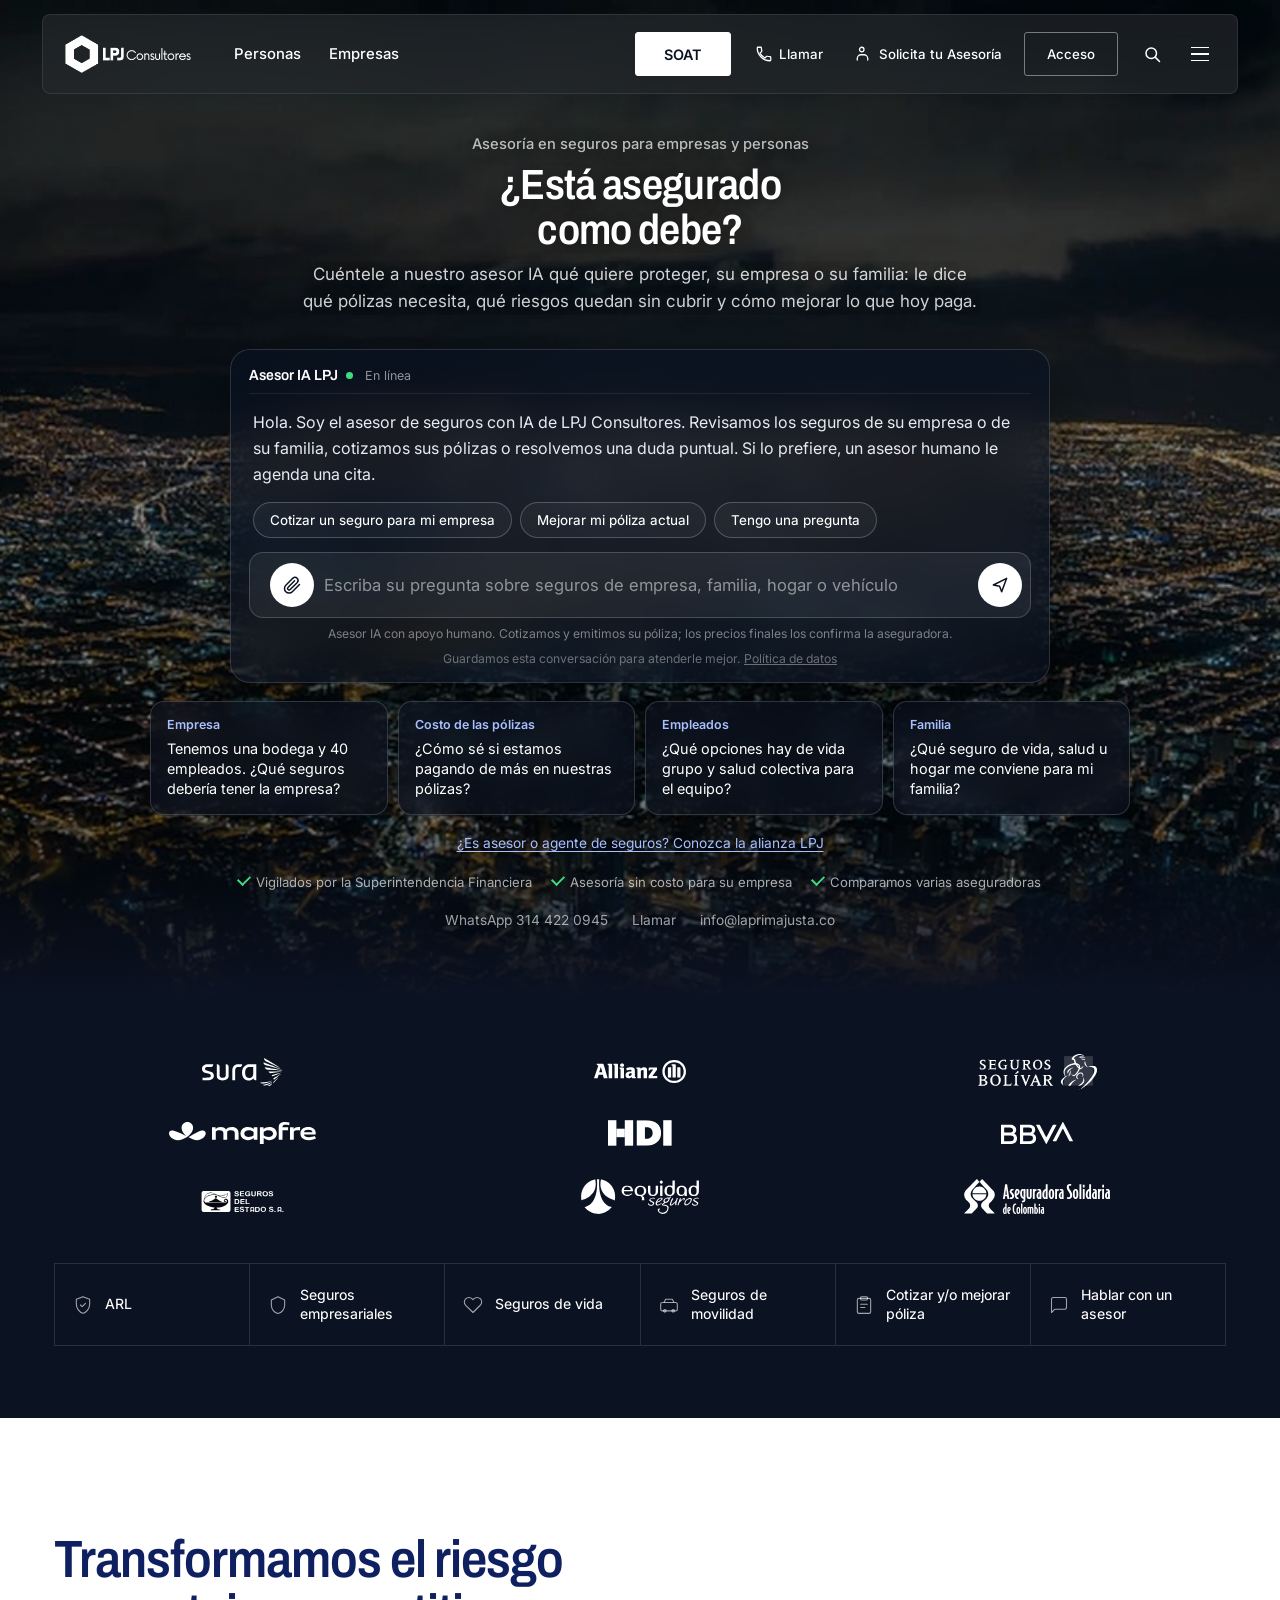
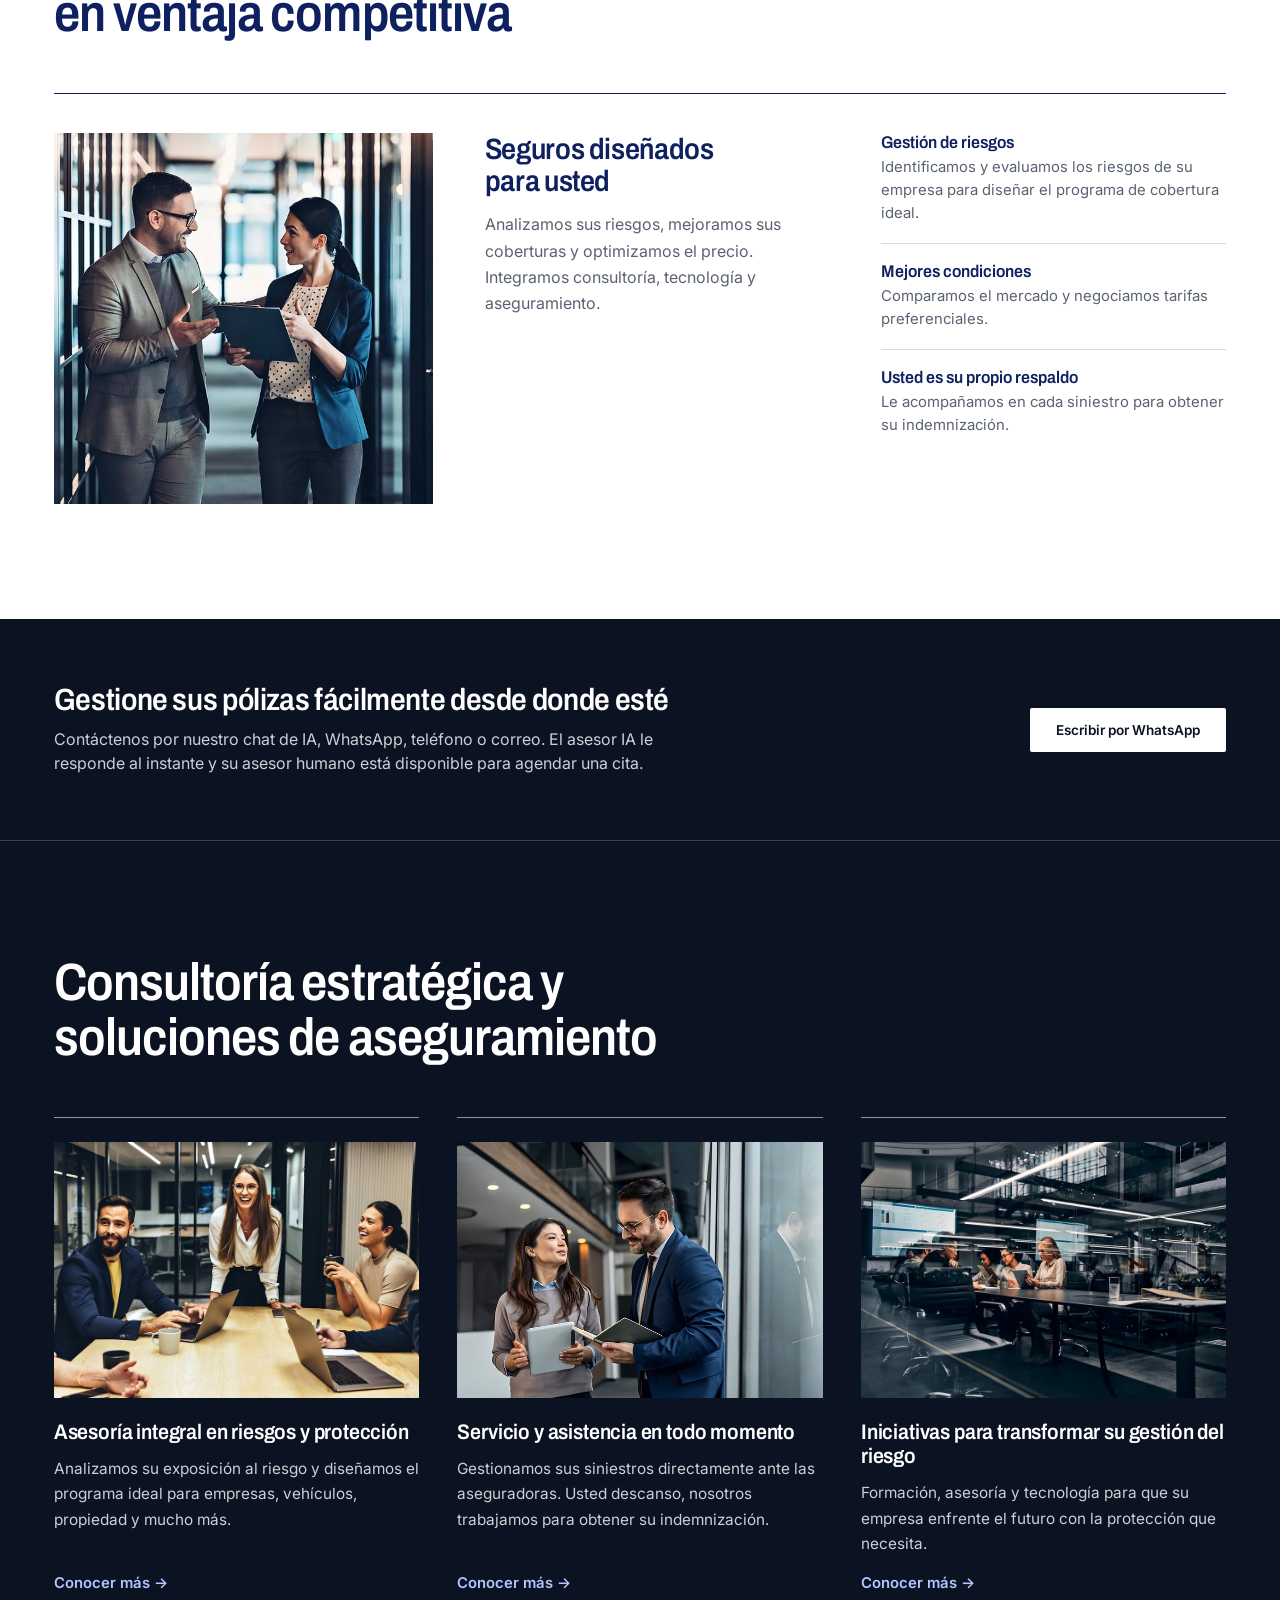
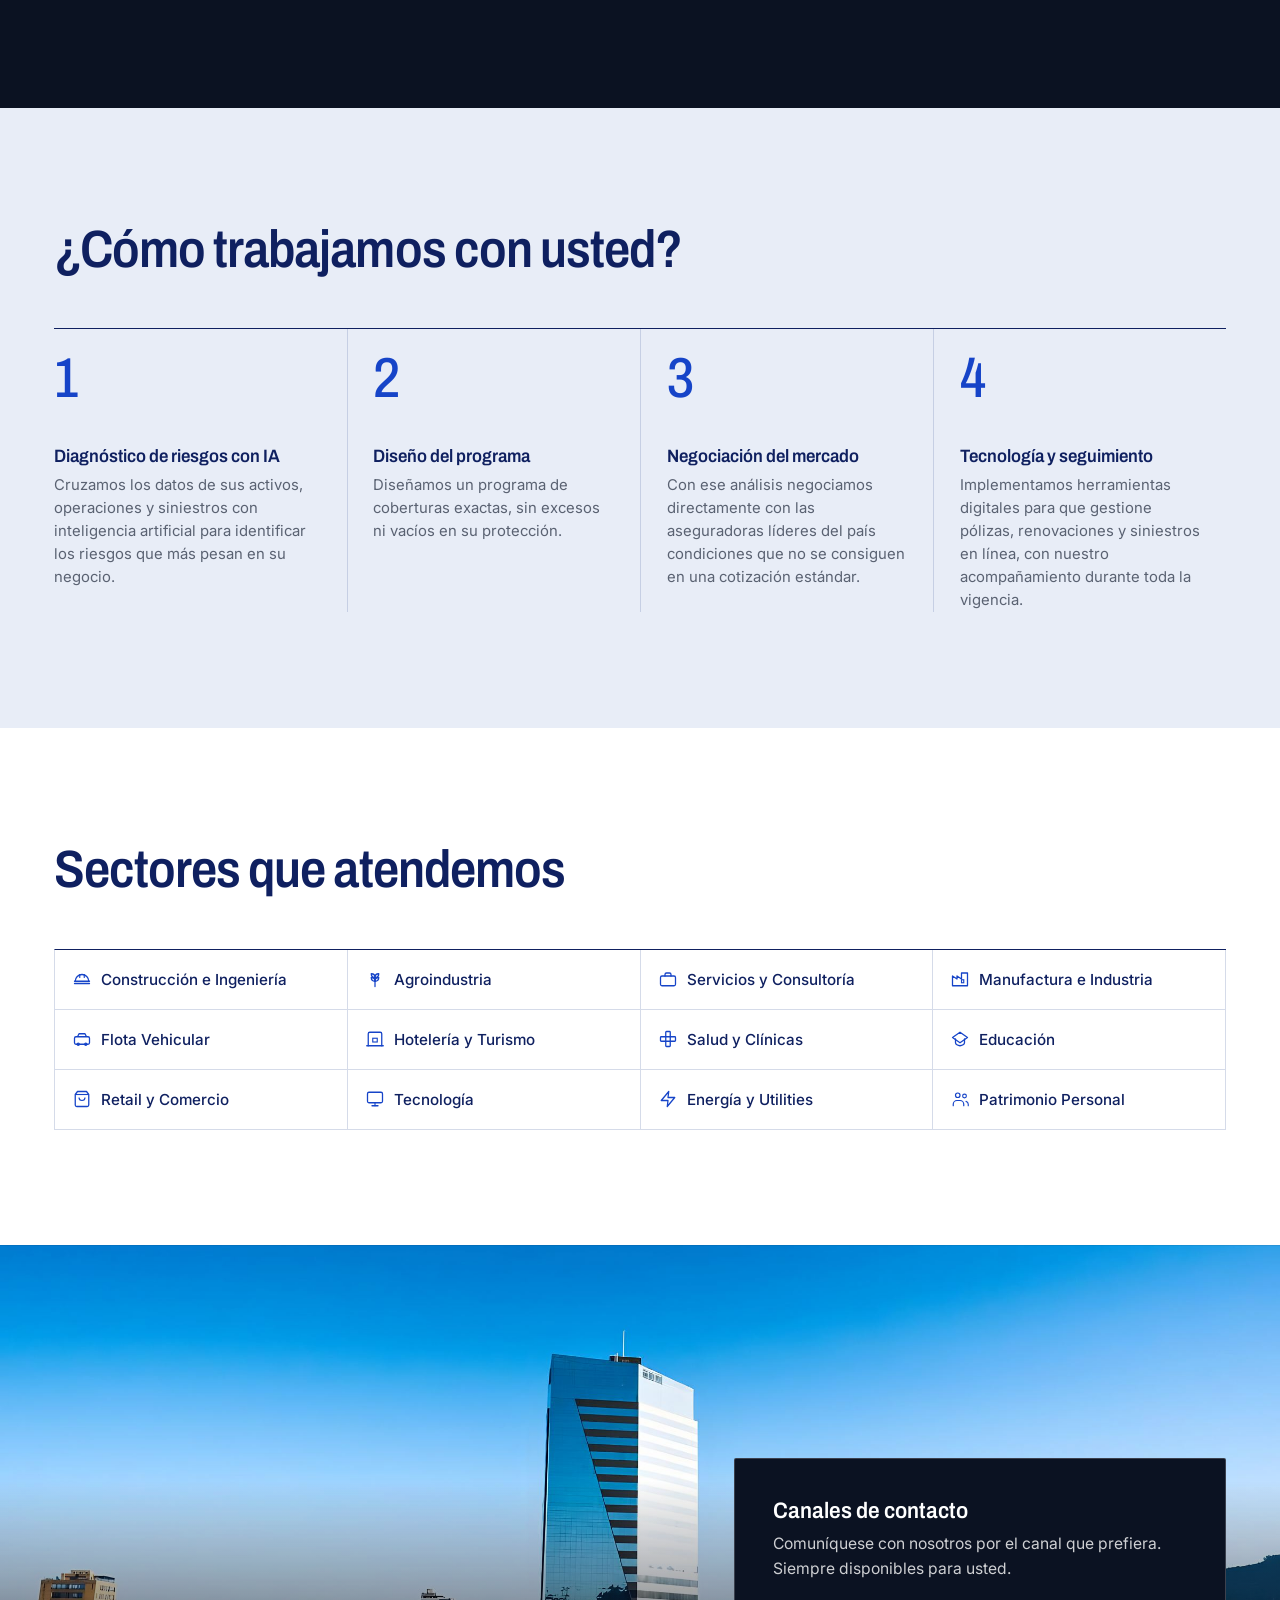
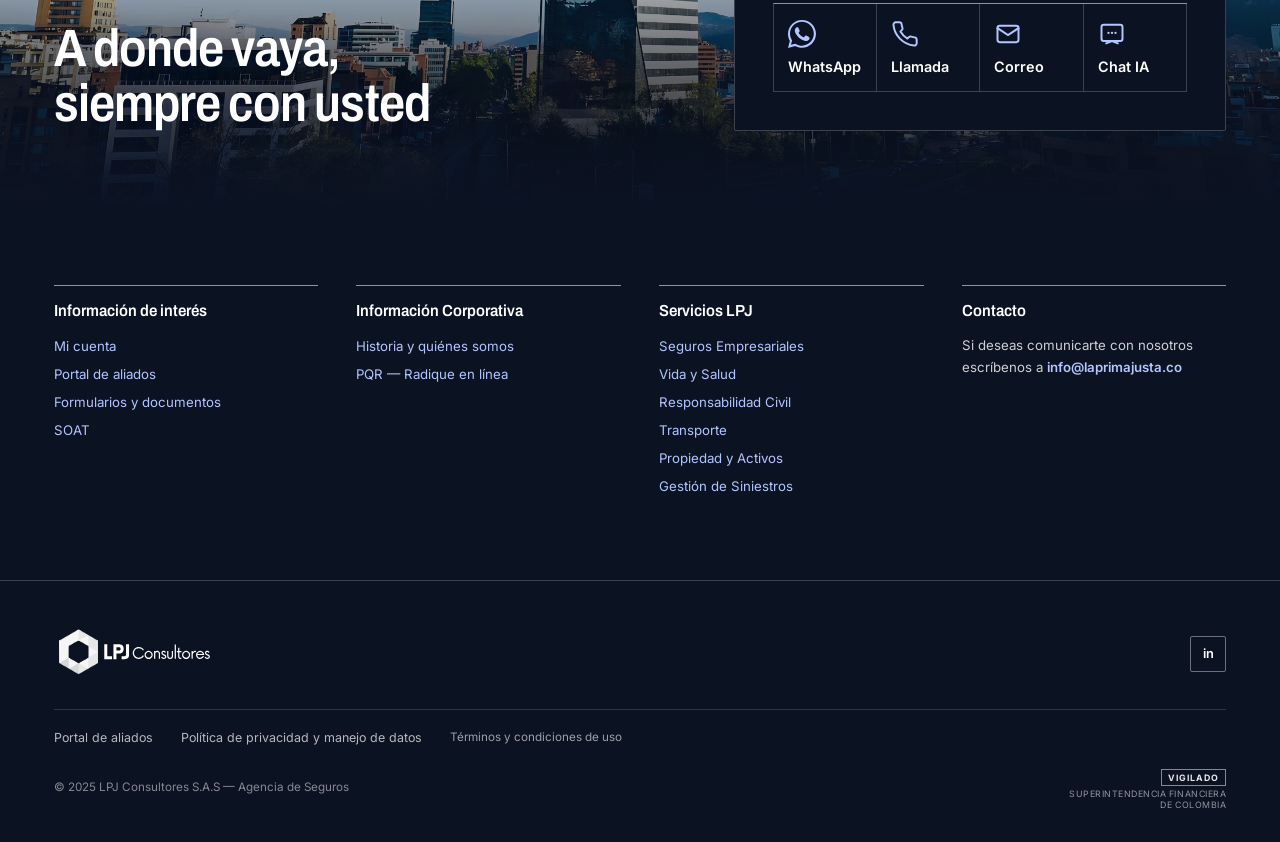
==== commit 12d4a99c: "Página: clip para adjuntar en el chat, página de formularios y pestaña Formularios en el panel Co-Au" ====
--- a/index.html
+++ b/index.html
@@ -1,4 +1,4 @@
-<!DOCTYPE html><html lang="es"><head><meta charset="UTF-8"><meta name="viewport" content="width=device-width, initial-scale=1.0"><meta name="theme-color" content="#0f2060"><meta name="description" content="Consultoría en riesgos y seguros en Colombia. Analizamos los riesgos de su empresa o familia con datos e inteligencia artificial, y negociamos con las aseguradoras líderes la cobertura justa al mejor precio."><meta property="og:title" content="LPJ Consultores — Agencia de Seguros"><meta property="og:description" content="Consultoría en riesgos y seguros en Colombia. Analizamos los riesgos de su empresa o familia con datos e inteligencia artificial, y negociamos con las aseguradoras líderes la cobertura justa al mejor precio."><meta property="og:url" content="https://laprimajusta.co/"><meta property="og:type" content="website"><title>LPJ Consultores — Agencia de Seguros</title><link rel="icon" type="image/png" sizes="32x32" href="img/favicon.png"><link rel="icon" type="image/png" sizes="16x16" href="img/favicon.png"><link rel="shortcut icon" type="image/png" href="img/favicon.png"><link rel="apple-touch-icon" sizes="180x180" href="img/favicon.png"><link href="https://fonts.googleapis.com/css2?family=Inter:wght@400;500;600;700&display=swap" rel="stylesheet"><style>*{box-sizing:border-box;margin:0;padding:0}:root{--azul:#1b3a8f;--azul-oscuro:#0f2060;--azul-boton:#1644c8;--gris-fondo:#f2f4f7;--gris-borde:#e0e3ea;--gris-texto:#5a6272;--negro:#0f1923;--blanco:#ffffff}html{scroll-behavior:smooth}body{font-family:'Inter',sans-serif;background:var(--blanco);color:var(--negro);overflow-x:hidden}.nav-wrap{position:sticky;top:0;z-index:400;background:transparent;padding:10px 20px;pointer-events:none}.nav-inner{pointer-events:auto}.nav-inner{background:var(--blanco);border-radius:16px;box-shadow:0 2px 16px rgba(0,0,0,.09);display:flex;align-items:center;height:70px;padding:0 22px;gap:0;max-width:1360px;margin:0 auto}.nav-logo{margin-right:32px;flex-shrink:0}.nav-logo img{height:46px;width:auto;display:block;object-fit:contain;background:transparent}.nav-tabs{display:flex;list-style:none;height:70px;margin-right:auto}.nav-tabs li{position:relative}.nav-tabs li a{display:flex;align-items:center;height:70px;padding:0 16px;font-size:.93rem;font-weight:500;color:var(--negro);text-decoration:none;border-bottom:3px solid transparent;transition:border-color .2s,color .2s}.nav-tabs li a.act{color:var(--azul);border-bottom-color:var(--azul);font-weight:600}.nav-tabs li a:hover{color:var(--azul)}.megadrop{display:none;position:absolute;top:calc(70px+6px);left:0;background:var(--blanco);border:1px solid var(--gris-borde);border-top:3px solid var(--azul);border-radius:0 0 14px 14px;box-shadow:0 12px 40px rgba(0,0,0,.13);padding:24px 28px;min-width:320px;z-index:600}.megadrop.mega-wide{min-width:660px;left:-10px}.nav-tabs li:hover .megadrop{display:block}.megadrop-titulo{font-size:.64rem;font-weight:700;letter-spacing:.12em;text-transform:uppercase;color:var(--gris-texto);margin-bottom:16px;padding-bottom:10px;border-bottom:1px solid var(--gris-borde)}.mega-cols{display:grid;grid-template-columns:1fr 1fr;gap:0 32px}.mega-col-titulo{font-size:.67rem;font-weight:700;letter-spacing:.1em;text-transform:uppercase;color:var(--azul);margin:0 0 6px;padding-bottom:5px;border-bottom:1px solid var(--gris-borde)}.megadrop a{display:flex;align-items:center;gap:9px;font-size:.83rem;color:var(--negro);text-decoration:none;padding:7px 8px;border-radius:6px;transition:background .15s,color .15s;white-space:nowrap}.megadrop a:hover{background:var(--gris-fondo);color:var(--azul)}.megadrop a span{width:22px;display:flex;align-items:center;justify-content:center;flex-shrink:0}.megadrop a span svg{width:18px;height:18px}.mega-badge{margin-left:auto;font-size:.58rem;font-weight:700;background:rgba(22,68,200,.1);color:var(--azul-boton);padding:2px 7px;border-radius:10px;letter-spacing:.04em;flex-shrink:0}.nav-acciones{display:flex;align-items:center;gap:4px;flex-shrink:0}.nav-btn-solicita{display:flex;align-items:center;gap:6px;color:var(--negro);font-size:.83rem;font-weight:500;text-decoration:none;padding:8px 14px;border-radius:8px;transition:background .15s;white-space:nowrap}.nav-btn-solicita:hover{background:var(--gris-fondo)}.nav-btn-solicita svg{flex-shrink:0}.nav-btn-acceso{color:var(--negro);font-size:.83rem;font-weight:500;text-decoration:none;padding:9px 20px;border-radius:40px;border:1.5px solid #d0d4dc;background:var(--blanco);transition:background .15s,border-color .15s;white-space:nowrap}.nav-btn-acceso:hover{background:var(--gris-fondo);border-color:#b0b5c0}.nav-btn-cuenta{background:var(--azul-boton);color:var(--blanco);font-size:.83rem;font-weight:600;text-decoration:none;padding:10px 22px;border-radius:40px;transition:background .15s,transform .1s;display:inline-block;white-space:nowrap;margin-left:2px}.nav-btn-cuenta:hover{background:var(--azul-oscuro);transform:translateY(-1px)}.nav-search-ico{color:var(--negro);font-size:1.1rem;cursor:pointer;padding:8px 10px;text-decoration:none;border-radius:50%;transition:background .15s;display:flex;align-items:center;justify-content:center}.nav-search-ico:hover{background:var(--gris-fondo)}.nav-menu-ico{display:none}.nav-menu-btn{display:flex;align-items:center;gap:7px;cursor:pointer;padding:8px 4px;margin-left:6px;font-size:.84rem;font-weight:500;color:var(--negro);border:none;background:none;font-family:inherit;flex-shrink:0}.nav-menu-btn .hamburger{display:flex;flex-direction:column;gap:4px}.nav-menu-btn .hamburger span{display:block;width:20px;height:2px;background:var(--negro);border-radius:2px;transition:transform .25s,opacity .25s}.nav-menu-btn.abierto .hamburger span:nth-child(1){transform:rotate(45deg) translate(4px,4px)}.nav-menu-btn.abierto .hamburger span:nth-child(2){opacity:0}.nav-menu-btn.abierto .hamburger span:nth-child(3){transform:rotate(-45deg) translate(4px,-4px)}.menu-overlay{display:none;position:fixed;inset:0;background:rgba(0,0,0,.35);z-index:600;backdrop-filter:blur(1px)}.menu-overlay.visible{display:block}.menu-panel{position:fixed;top:0;right:0;bottom:0;width:360px;max-width:92vw;background:var(--blanco);z-index:700;display:flex;flex-direction:column;transform:translateX(100%);transition:transform .3s cubic-bezier(.4,0,.2,1);overflow-y:auto}.menu-panel.visible{transform:translateX(0)}.panel-header{display:flex;align-items:center;justify-content:space-between;padding:0 28px;height:72px;flex-shrink:0;border-bottom:1px solid var(--gris-borde);background:var(--blanco);position:sticky;top:0;z-index:1}.panel-header-logo img{height:36px;width:auto;object-fit:contain;display:block;background:transparent}.panel-cerrar{display:flex;align-items:center;gap:6px;font-size:.84rem;font-weight:500;color:var(--negro);cursor:pointer;border:none;background:none;font-family:inherit;padding:6px}.panel-cerrar:hover{color:var(--azul)}.panel-body{padding:28px 28px 40px}.panel-section-title{font-family:'Playfair Display',serif;font-size:1.5rem;font-weight:800;color:var(--azul-oscuro);margin-bottom:20px}.panel-cat-list{list-style:none;margin-bottom:32px}.panel-cat-list li a{display:flex;align-items:center;justify-content:space-between;padding:14px 0;font-size:.93rem;font-weight:500;color:var(--azul-boton);text-decoration:none;border-bottom:1px solid var(--gris-borde);transition:color .15s,padding-left .15s}.panel-cat-list li:last-child a{border-bottom:none}.panel-cat-list li a:hover{color:var(--azul-oscuro);padding-left:6px}.panel-cat-list li a .pcat-arrow{color:var(--azul);font-size:.85rem;flex-shrink:0}.panel-extra-list{list-style:none;border-top:1px solid var(--gris-borde);padding-top:24px}.panel-extra-list li a{display:flex;align-items:center;gap:10px;padding:11px 0;font-size:.88rem;font-weight:500;color:var(--azul-boton);text-decoration:none;transition:color .15s}.panel-extra-list li a:hover{color:var(--azul-oscuro)}.panel-extra-list li a .pext-ico{width:20px;display:flex;align-items:center;flex-shrink:0}.panel-extra-list li a .pext-ico svg{width:18px;height:18px}.panel-oport-title{font-family:'Playfair Display',serif;font-size:1.3rem;font-weight:800;color:var(--azul-oscuro);margin:28px 0 16px}.panel-oport-grid{display:grid;grid-template-columns:1fr;gap:10px;margin-bottom:20px}.panel-oport-card{background:var(--gris-fondo);border-radius:10px;padding:14px 18px;text-decoration:none;transition:box-shadow .2s,transform .15s;display:flex;align-items:center;gap:14px}.panel-oport-card:hover{box-shadow:0 4px 16px rgba(27,58,143,.12);transform:translateY(-2px)}.panel-oport-card svg{width:36px;height:36px;margin:0;display:block;flex-shrink:0}.panel-oport-card img{width:44px;height:44px;object-fit:contain;display:block;margin:0;flex-shrink:0;filter:drop-shadow(0 4px 8px rgba(27,58,143,.2))}.panel-oport-card-txt{flex:1;min-width:0}.panel-oport-card h4{font-family:'Playfair Display',serif;font-size:.9rem;font-weight:700;color:var(--azul-oscuro);line-height:1.25;text-align:left;margin-bottom:3px}.panel-oport-card p{font-size:.78rem;color:var(--gris-texto);line-height:1.4}.panel-paginador{display:flex;align-items:center;justify-content:center;gap:14px;margin-bottom:24px}.panel-pag-btn{width:28px;height:28px;border-radius:50%;border:1px solid var(--gris-borde);background:var(--blanco);display:flex;align-items:center;justify-content:center;font-size:.75rem;color:var(--negro);cursor:pointer;transition:background .15s}.panel-pag-btn:hover{background:var(--gris-fondo)}.panel-pag-txt{font-size:.8rem;color:var(--gris-texto)}.hero{position:relative;width:calc(100% - 40px);max-width:1360px;height:560px;margin:16px auto 0;overflow:hidden;background:#1a2a4a;border-radius:24px}.hero img.hero-bg{width:100%;height:100%;object-fit:cover;display:block}.hero-card{position:absolute;top:50%;left:48px;transform:translateY(-50%);background:var(--blanco);border-radius:12px;padding:32px 36px;max-width:560px;box-shadow:0 4px 24px rgba(0,0,0,.12)}.hero-card h1{font-family:'Playfair Display',serif;font-size:clamp(1.8rem,3.2vw,2.6rem);font-weight:800;color:var(--azul-oscuro);line-height:1.15;margin-bottom:14px}.hero-card p{font-size:.93rem;line-height:1.65;color:var(--gris-texto);margin-bottom:6px}.hero-card strong{display:block;font-size:.9rem;font-weight:600;color:var(--negro);margin-bottom:20px}.btn-azul{display:inline-block;background:var(--azul-boton);color:var(--blanco);font-size:.88rem;font-weight:600;padding:13px 28px;border-radius:8px;text-decoration:none;transition:background .15s,transform .1s}.btn-azul:hover{background:var(--azul-oscuro);transform:translateY(-1px)}.hero-paginador{display:flex;align-items:center;justify-content:center;gap:14px;padding:18px 0;background:var(--blanco)}.pag-flecha{width:30px;height:30px;border-radius:50%;border:1px solid var(--gris-borde);display:flex;align-items:center;justify-content:center;color:var(--gris-texto);font-size:.85rem;cursor:pointer;background:var(--blanco);transition:background .15s,border-color .15s}.pag-flecha:hover{border-color:var(--azul);color:var(--azul)}.pag-flecha:hover{background:rgba(255,255,255,.3)}.pag-texto{color:var(--gris-texto);font-size:.82rem}.accesos{background:var(--gris-fondo);padding:32px 32px}.accesos-grid{max-width:1200px;margin:0 auto;display:grid;grid-template-columns:repeat(6,1fr);gap:12px}.acceso-item{background:var(--blanco);border-radius:10px;border:1px solid var(--gris-borde);padding:22px 12px;display:flex;flex-direction:column;align-items:center;gap:10px;cursor:pointer;text-decoration:none;transition:box-shadow .2s,transform .15s}.acceso-item:hover{box-shadow:0 6px 20px rgba(27,58,143,.12);transform:translateY(-3px)}.acceso-ico{color:var(--azul);display:flex;align-items:center;justify-content:center}.acceso-ico svg{width:32px;height:32px}.acceso-item p{font-size:.78rem;font-weight:500;color:var(--azul-oscuro);text-align:center;line-height:1.3}.titulo-seccion{background:var(--gris-fondo);padding:40px 32px 8px;text-align:center}.titulo-seccion h2{font-family:'Playfair Display',serif;font-size:clamp(1.7rem,3vw,2.6rem);font-weight:800;color:var(--azul-oscuro)}.card-producto{background:var(--gris-fondo);padding:16px 32px 48px}.card-producto-inner{max-width:1100px;margin:0 auto;background:var(--blanco);border-radius:20px;display:grid;grid-template-columns:280px 1fr 1fr;align-items:center;padding:40px 40px;gap:36px;box-shadow:0 2px 16px rgba(0,0,0,.06)}.prod-img{text-align:center;display:flex;align-items:center;justify-content:center}.prod-img img{width:100%;max-width:260px;height:320px;object-fit:cover;border-radius:16px;box-shadow:0 8px 28px rgba(27,58,143,.15)}.prod-texto h3{font-family:'Playfair Display',serif;font-size:clamp(1.6rem,2.5vw,2.2rem);font-weight:800;color:var(--azul-oscuro);line-height:1.2;margin-bottom:14px}.prod-texto p{font-size:.9rem;line-height:1.65;color:var(--gris-texto);margin-bottom:24px}.prod-texto .btn-azul{width:100%;text-align:center;display:block}.prod-bullets{display:flex;flex-direction:column;gap:0}.prod-bullet{padding:16px 0;border-bottom:1px solid var(--gris-borde)}.prod-bullet:last-child{border-bottom:none}.prod-bullet h4{font-size:.9rem;font-weight:600;color:var(--negro);margin-bottom:4px}.prod-bullet p{font-size:.82rem;color:var(--gris-texto)}.banner-azul{background:var(--gris-fondo);padding:0 32px 48px}.banner-azul-inner{max-width:1100px;margin:0 auto;background:var(--azul);border-radius:16px;padding:36px 40px;display:flex;align-items:center;gap:28px;flex-wrap:wrap}.banner-azul-ico{flex-shrink:0;background:rgba(255,255,255,.15);width:60px;height:60px;border-radius:12px;display:flex;align-items:center;justify-content:center}.banner-azul-ico svg{width:28px;height:28px}.banner-azul-txt{flex:1}.banner-azul-txt h3{font-size:1.05rem;font-weight:700;color:var(--blanco);margin-bottom:6px}.banner-azul-txt p{font-size:.85rem;line-height:1.55;color:rgba(255,255,255,.8)}.btn-blanco-outline{display:inline-block;flex-shrink:0;background:var(--blanco);color:var(--azul);font-size:.85rem;font-weight:700;padding:11px 26px;border-radius:8px;text-decoration:none;transition:background .15s,transform .1s;white-space:nowrap}.btn-blanco-outline:hover{background:#e8edf8;transform:translateY(-1px)}.sec-contenido{background:var(--gris-fondo);padding:48px 32px}.sec-contenido-titulo{max-width:1100px;margin:0 auto 32px;font-family:'Playfair Display',serif;font-size:clamp(1.7rem,3vw,2.5rem);font-weight:800;color:var(--azul-oscuro);text-align:center}.contenido-grid{max-width:1100px;margin:0 auto;display:grid;grid-template-columns:repeat(3,1fr);gap:20px}.cont-card{background:var(--blanco);border-radius:16px;border:1px solid var(--gris-borde);overflow:hidden;transition:box-shadow .2s,transform .2s;cursor:default;display:flex;flex-direction:column}.cont-card:hover{box-shadow:0 10px 32px rgba(27,58,143,.12);transform:translateY(-4px)}.cont-card-img-wrap{padding:14px 14px 0}.cont-card img{width:100%;height:220px;object-fit:cover;display:block;border-radius:10px}.cont-card-body{padding:20px 20px 26px;flex:1;display:flex;flex-direction:column}.cont-card-body h3{font-family:'Playfair Display',serif;font-size:1.15rem;font-weight:800;color:var(--azul-oscuro);line-height:1.3;margin-bottom:12px}.cont-card-body p{font-size:.88rem;line-height:1.65;color:var(--gris-texto);margin-bottom:18px;flex:1}.cont-card-link{font-size:.85rem;font-weight:700;color:var(--azul-boton);text-decoration:none;display:inline-flex;align-items:center;gap:4px}.cont-card-link:hover{color:var(--azul-oscuro)}.sec-proceso{background:var(--blanco);padding:64px 32px}.sec-proceso .inner{max-width:1100px;margin:0 auto}.sec-proceso h2{font-family:'Playfair Display',serif;font-size:clamp(1.7rem,3vw,2.5rem);font-weight:800;color:var(--azul-oscuro);text-align:center;margin-bottom:40px}.pasos-grid{display:grid;grid-template-columns:repeat(4,1fr);gap:0;position:relative}.pasos-grid::before{content:'';position:absolute;top:26px;left:calc(12.5%+12px);right:calc(12.5%+12px);height:1px;background:var(--gris-borde)}.paso-item{text-align:center;padding:0 12px}.paso-circulo svg{width:26px;height:26px}.paso-circulo{width:52px;height:52px;border-radius:50%;background:var(--gris-fondo);border:2px solid var(--gris-borde);display:flex;align-items:center;justify-content:center;font-size:1.2rem;margin:0 auto 18px;position:relative;z-index:1}.paso-num{position:absolute;top:-5px;right:-5px;width:18px;height:18px;border-radius:50%;background:var(--azul-boton);color:#fff;font-size:.6rem;font-weight:700;display:flex;align-items:center;justify-content:center}.paso-item h4{font-size:.88rem;font-weight:600;color:var(--azul-oscuro);margin-bottom:6px}.paso-item p{font-size:.78rem;line-height:1.55;color:var(--gris-texto)}.sec-sectores{background:linear-gradient(135deg,#eef2fb 0%,#dce5f5 100%);padding:72px 32px;border-top:1px solid #d5ddef;border-bottom:1px solid #d5ddef}.sec-sectores .inner{max-width:1100px;margin:0 auto;text-align:center}.sec-sectores h2{font-family:'Playfair Display',serif;font-size:clamp(1.6rem,2.8vw,2.3rem);font-weight:800;color:var(--azul-oscuro);margin-bottom:36px;text-align:center}.sectores-pills{display:flex;flex-wrap:wrap;gap:10px;justify-content:center}.sector-pill{display:flex;align-items:center;gap:8px;display:flex;align-items:center;gap:8px;background:var(--blanco);border:1px solid var(--gris-borde);border-radius:32px;padding:10px 18px;font-size:.82rem;font-weight:500;color:var(--azul-oscuro);cursor:default;transition:border-color .2s,background .2s}.sector-pill:hover{border-color:var(--azul-boton);background:rgba(22,68,200,.05)}.sec-canales{position:relative;background-image:linear-gradient(rgba(15,23,42,.15),rgba(15,23,42,.1)),url('img/fondo-canales.jpg');background-size:cover;background-position:center;padding:80px 32px}.sec-canales h2{font-family:'Playfair Display',serif;font-size:clamp(1.6rem,2.8vw,2.3rem);font-weight:800;color:#fff;text-shadow:0 2px 12px rgba(0,0,0,.4);text-align:center;padding-top:48px;margin-bottom:32px}.canales-grid{max-width:900px;margin:0 auto;display:grid;grid-template-columns:1fr 1fr;gap:20px}.canal-card{background:var(--blanco);border-radius:16px;border:1px solid var(--gris-borde);overflow:hidden;text-align:center;transition:box-shadow .2s,transform .2s;display:flex;flex-direction:column}.canal-card:hover{box-shadow:0 8px 28px rgba(27,58,143,.1);transform:translateY(-3px)}.canal-card-img-wrap{padding:14px 14px 0}.canal-card-img-wrap img{width:100%;height:220px;object-fit:cover;border-radius:10px;display:block}.canal-card-body{padding:24px 28px 32px;flex:1;display:flex;flex-direction:column;align-items:center}.canal-card h3{font-family:'Playfair Display',serif;font-size:1.2rem;font-weight:700;color:var(--azul-oscuro);margin-bottom:8px}.canal-card p{font-size:.85rem;line-height:1.6;color:var(--gris-texto);max-width:380px}.canal-card a{display:inline-block;margin-top:16px;font-size:.85rem;font-weight:700;color:var(--azul-boton);text-decoration:none}.canal-card a:hover{color:var(--azul-oscuro)}.prefooter{background:var(--blanco);padding:48px 32px;border-top:1px solid var(--gris-borde)}.prefooter-grid{max-width:1100px;margin:0 auto;display:grid;grid-template-columns:repeat(4,1fr);gap:32px}.pf-col h4{font-size:.9rem;font-weight:700;color:var(--negro);margin-bottom:16px}.pf-col ul{list-style:none}.pf-col li{margin-bottom:8px}.pf-col a{font-size:.83rem;color:var(--azul-boton);text-decoration:none;transition:color .15s}.pf-col a:hover{color:var(--azul-oscuro);text-decoration:underline}.pf-col ul a{pointer-events:none;cursor:default}.pf-col ul a.pf-link-active{pointer-events:auto;cursor:pointer}.pf-col ul a.pf-link-active:hover{text-decoration:underline;color:var(--azul-oscuro)}.pf-col ul a:hover{text-decoration:none;color:var(--azul-boton)}.pf-col p{font-size:.83rem;line-height:1.65;color:var(--gris-texto);margin-bottom:8px}.pf-col .pf-link-dest{font-size:.83rem;font-weight:600;color:var(--azul-boton);text-decoration:none}footer{background:var(--azul);padding:16px 32px 24px}.footer-top{max-width:1100px;width:100%;margin:0 auto;display:flex;flex-direction:row;align-items:center;justify-content:space-between;padding-bottom:10px;border-bottom:1px solid rgba(255,255,255,.15);gap:16px}.footer-logo{flex-shrink:0}.footer-logo svg,.footer-logo img{height:90px;width:auto;display:block}.footer-social{display:flex;gap:10px;flex-shrink:0}.soc-btn{width:36px;height:36px;border-radius:50%;border:1px solid rgba(255,255,255,.4);display:flex;align-items:center;justify-content:center;color:var(--blanco);font-size:.8rem;font-weight:600;text-decoration:none;transition:background .15s}.soc-btn:hover{background:rgba(255,255,255,.15)}.footer-links{max-width:1100px;margin:16px auto 0;display:flex;flex-wrap:wrap;gap:0 28px;align-items:center}.footer-links a{font-size:.78rem;color:rgba(255,255,255,.7);text-decoration:none;transition:color .15s;padding:4px 0}.footer-links a:hover{color:var(--blanco)}.footer-bottom{max-width:1100px;margin:16px auto 0;display:flex;justify-content:space-between;align-items:center;flex-wrap:wrap;gap:12px}.footer-copy{font-size:.73rem;color:rgba(255,255,255,.5)}.vigilado-badge{display:flex;align-items:center;gap:10px}.vigilado-badge .v-texto{text-align:right}.vigilado-badge .v-titulo{font-size:.55rem;font-weight:700;letter-spacing:.12em;text-transform:uppercase;color:rgba(255,255,255,.9);border:1px solid rgba(255,255,255,.5);padding:2px 6px;display:inline-block;margin-bottom:2px}.vigilado-badge .v-sub{font-size:.55rem;color:rgba(255,255,255,.55);letter-spacing:.06em;text-transform:uppercase;display:block}.aparece{opacity:0;transform:translateY(18px);transition:opacity .55s,transform .55s}.aparece.vis{opacity:1;transform:translateY(0)}@media(max-width:1050px){.card-producto-inner{grid-template-columns:1fr 1fr;gap:24px}.prod-img{display:none}.accesos-grid{grid-template-columns:repeat(3,1fr)}.prefooter-grid{grid-template-columns:1fr 1fr}.pasos-grid{grid-template-columns:1fr 1fr;gap:24px}.pasos-grid::before{display:none}}@media(max-width:900px){.nav-tabs{display:none}.nav-btn-solicita{display:none}.nav-btn-acceso:not([href*="soatmundial"]){display:none}.nav-search-ico{display:none}.nav-menu-btn span#menuBtnTxt{display:none}.nav-logo{margin-right:auto}.nav-logo img{height:40px}.nav-inner{padding:0 14px;gap:4px}.nav-acciones{gap:6px}.nav-acciones a[href*="soatmundial"]{padding:8px 14px!important;font-size:12.5px!important}.nav-btn-llamar-mobile{display:flex!important;align-items:center;justify-content:center;width:38px;height:38px;border-radius:50%;background:#16a34a;text-decoration:none}.nav-btn-llamar-mobile svg{width:17px;height:17px}.nav-btn-llamar-mobile svg path{stroke:#fff}.nav-menu-btn{padding:0!important;width:38px;height:38px;justify-content:center}}@media(max-width:768px){.accesos-grid{grid-template-columns:repeat(3,1fr)}.contenido-grid{grid-template-columns:1fr}.canales-grid{grid-template-columns:1fr}.hero{width:100%;border-radius:0}.hero-card{left:20px;right:20px;top:50%;bottom:auto;transform:translateY(-50%)}.banner-azul-inner{flex-direction:column;text-align:center}.prefooter-grid{grid-template-columns:1fr}.pasos-grid{grid-template-columns:1fr 1fr}}@media(max-width:520px){.accesos-grid{grid-template-columns:repeat(2,1fr)}.pasos-grid{grid-template-columns:1fr}.sectores-pills{display:grid;grid-template-columns:1fr 1fr;gap:8px}.sectores-pills .sector-pill{font-size:.75rem;padding:10px 12px;justify-content:center;text-align:center}.canales-iconos{grid-template-columns:1fr 1fr!important;gap:10px!important}.card-producto-inner{grid-template-columns:1fr!important;padding:28px 24px!important;gap:20px!important}.card-producto-inner h3{font-size:1.4rem}.hero-card h1{font-size:1.55rem!important;line-height:1.2}.hero-card p{font-size:.88rem!important}.nav-logo img{height:34px}.nav-acciones a[href*="soatmundial"]{padding:7px 12px!important;font-size:11.5px!important}}.nav-btn-llamar-mobile{display:none}</style><link rel="stylesheet" href="pyme/chat-pyme.css?v=20261110m"><link rel="preload" href="pyme/fuentes/archivo-latin.woff2" as="font" type="font/woff2" crossorigin><link rel="stylesheet" href="pyme/sobrio.css?v=20261110m"><link rel="stylesheet" href="pyme/fondo-ia.css?v=20261110n"><link rel="stylesheet" href="pyme/hero-video.css?v=20261111h"><link rel="stylesheet" href="pyme/diseno-v2.css?v=7"><style>.acceso-wrap{position:relative;display:inline-block}.acceso-wrap .nav-btn-acceso{cursor:pointer;font-family:inherit}.acceso-menu{display:none;position:absolute;right:0;top:calc(100% + 10px);min-width:280px;background:#fff;border:1px solid #e0e3ea;border-radius:14px;box-shadow:0 14px 40px rgba(15,25,35,.18);padding:8px;z-index:700}.acceso-wrap.abierto .acceso-menu{display:block}.acceso-menu a{display:block;padding:11px 14px;border-radius:10px;text-decoration:none;color:#0f1923}.acceso-menu a:hover,.acceso-menu a:focus{background:#f2f4f7;outline:none}.acceso-menu b{display:block;font-size:.88rem;font-weight:600;color:#0f2060}.acceso-menu span{display:block;font-size:.78rem;color:#5a6272;margin-top:2px}</style><style>.pc-privacidad{margin-top:2px;opacity:.85}.pc-privacidad a{color:inherit;text-decoration:underline}</style><style>.panel-cuentas-tit{font-size:.78rem;font-weight:600;color:var(--gris-texto);margin:0 0 4px}.panel-cuentas .pcu-txt{display:flex;flex-direction:column;gap:2px}.panel-cuentas .pcu-txt b{font-weight:600}.panel-cuentas .pcu-txt small{font-size:.78rem;font-weight:400;color:var(--gris-texto)}</style></head><body class="sobrio"><div class="nav-wrap"><div class="nav-inner"><div class="nav-logo"><a href="#" onclick="window.scrollTo({top:0,behavior:'smooth'});return false;" style="display:block;cursor:pointer;"><img src="img/logo.png" alt="LPJ Consultores"></a></div><ul class="nav-tabs"><li><a href="#">Personas</a><div class="megadrop mega-wide"><div class="megadrop-titulo">Seguros para personas</div><div class="mega-cols"><div><div class="mega-col-titulo">Vida &amp; Salud</div><a href="https://wa.me/573144220945?text=Hola%2C%20quiero%20informaci%C3%B3n%20sobre%3A%20Seguro%20de%20Vida%20Individual." target="_blank" rel="noopener"><svg class="ico-mega" width="20" height="20" viewBox="0 0 24 24" fill="none" xmlns="http://www.w3.org/2000/svg" stroke="currentColor" stroke-width="1.3" stroke-linecap="round" stroke-linejoin="round" aria-hidden="true"><path d="M20.4 5.6a4.9 4.9 0 0 0-7-.1L12 6.9l-1.4-1.4a4.9 4.9 0 0 0-7 7L12 21l8.4-8.5a4.9 4.9 0 0 0 0-6.9z"/></svg>Seguro de Vida Individual</a><a href="https://wa.me/573144220945?text=Hola%2C%20quiero%20informaci%C3%B3n%20sobre%3A%20Seguro%20de%20Vida%20Familiar." target="_blank" rel="noopener"><svg class="ico-mega" width="20" height="20" viewBox="0 0 24 24" fill="none" xmlns="http://www.w3.org/2000/svg" stroke="currentColor" stroke-width="1.3" stroke-linecap="round" stroke-linejoin="round" aria-hidden="true"><circle cx="9" cy="8" r="3.2"/><path d="M3.5 20v-1.2A4.8 4.8 0 0 1 8.3 14h1.4a4.8 4.8 0 0 1 4.8 4.8V20"/><circle cx="17" cy="9" r="2.4"/><path d="M16.5 14.2h.8a3.7 3.7 0 0 1 3.7 3.7V20"/></svg>Seguro de Vida Familiar</a><a href="https://wa.me/573144220945?text=Hola%2C%20quiero%20informaci%C3%B3n%20sobre%3A%20Salud%20Complementaria." target="_blank" rel="noopener"><svg class="ico-mega" width="20" height="20" viewBox="0 0 24 24" fill="none" xmlns="http://www.w3.org/2000/svg" stroke="currentColor" stroke-width="1.3" stroke-linecap="round" stroke-linejoin="round" aria-hidden="true"><rect x="3.5" y="3.5" width="17" height="17" rx="2"/><path d="M12 8v8M8 12h8"/></svg>Salud Complementaria</a><a href="https://wa.me/573144220945?text=Hola%2C%20quiero%20informaci%C3%B3n%20sobre%3A%20Accidentes%20Personales." target="_blank" rel="noopener"><svg class="ico-mega" width="20" height="20" viewBox="0 0 24 24" fill="none" xmlns="http://www.w3.org/2000/svg" stroke="currentColor" stroke-width="1.3" stroke-linecap="round" stroke-linejoin="round" aria-hidden="true"><path d="M12 3l7.5 3v5.5c0 4.4-3.2 8.2-7.5 9.5-4.3-1.3-7.5-5.1-7.5-9.5V6z"/><path d="M12 9v5M9.5 11.5h5"/></svg>Accidentes Personales</a><a href="https://wa.me/573144220945?text=Hola%2C%20quiero%20informaci%C3%B3n%20sobre%3A%20Seguro%20Oncol%C3%B3gico." target="_blank" rel="noopener"><svg class="ico-mega" width="20" height="20" viewBox="0 0 24 24" fill="none" xmlns="http://www.w3.org/2000/svg" stroke="currentColor" stroke-width="1.3" stroke-linecap="round" stroke-linejoin="round" aria-hidden="true"><path d="M12 3a3 3 0 0 0-3 3c0 2 1.5 4.3 3 6.5 1.5-2.2 3-4.5 3-6.5a3 3 0 0 0-3-3z"/><path d="M9.7 9.8L6 20l3-1.2 1.5 2.6 1.4-4.4M14.3 9.8L18 20l-3-1.2-1.5 2.6-1.4-4.4"/></svg>Seguro Oncol&oacute;gico</a></div><div><div class="mega-col-titulo">Patrimonio Personal</div><a href="https://wa.me/573144220945?text=Hola%2C%20quiero%20informaci%C3%B3n%20sobre%3A%20Seguro%20de%20Autom%C3%B3vil." target="_blank" rel="noopener"><svg class="ico-mega" width="20" height="20" viewBox="0 0 24 24" fill="none" xmlns="http://www.w3.org/2000/svg" stroke="currentColor" stroke-width="1.3" stroke-linecap="round" stroke-linejoin="round" aria-hidden="true"><path d="M4 15.5V12l1.8-4.4A2 2 0 0 1 7.6 6.4h8.8a2 2 0 0 1 1.8 1.2L20 12v3.5"/><path d="M3 15.5h18v2.5H3z"/><circle cx="7.5" cy="18.5" r="1.5"/><circle cx="16.5" cy="18.5" r="1.5"/><path d="M5.5 12h13"/></svg>Seguro de Autom&oacute;vil</a><a href="https://wa.me/573144220945?text=Hola%2C%20quiero%20informaci%C3%B3n%20sobre%3A%20Seguro%20de%20Hogar%20Multirriesgo." target="_blank" rel="noopener"><svg class="ico-mega" width="20" height="20" viewBox="0 0 24 24" fill="none" xmlns="http://www.w3.org/2000/svg" stroke="currentColor" stroke-width="1.3" stroke-linecap="round" stroke-linejoin="round" aria-hidden="true"><path d="M3.5 11L12 4l8.5 7"/><path d="M5.5 9.5V20h13V9.5"/><path d="M10 20v-5.5h4V20"/></svg>Seguro de Hogar Multirriesgo</a><a href="https://wa.me/573144220945?text=Hola%2C%20quiero%20informaci%C3%B3n%20sobre%3A%20Seguro%20de%20Dispositivos." target="_blank" rel="noopener"><svg class="ico-mega" width="20" height="20" viewBox="0 0 24 24" fill="none" xmlns="http://www.w3.org/2000/svg" stroke="currentColor" stroke-width="1.3" stroke-linecap="round" stroke-linejoin="round" aria-hidden="true"><rect x="6.5" y="2.5" width="11" height="19" rx="2"/><path d="M10.5 18.5h3"/></svg>Seguro de Dispositivos</a><a href="https://wa.me/573144220945?text=Hola%2C%20quiero%20informaci%C3%B3n%20sobre%3A%20Seguro%20de%20Viaje." target="_blank" rel="noopener"><svg class="ico-mega" width="20" height="20" viewBox="0 0 24 24" fill="none" xmlns="http://www.w3.org/2000/svg" stroke="currentColor" stroke-width="1.3" stroke-linecap="round" stroke-linejoin="round" aria-hidden="true"><path d="M21 4.5l-6.4 6.4 2.1 8.6-1.8 1.8-3.8-6.6-4 4v2.6l-1.6 1.2-1.1-3.4-3.4-1.1 1.2-1.6h2.6l4-4-6.6-3.8 1.8-1.8 8.6 2.1L19.5 3z"/></svg>Seguro de Viaje</a><a href="https://wa.me/573144220945?text=Hola%2C%20quiero%20informaci%C3%B3n%20sobre%3A%20Seguro%20para%20Mascotas." target="_blank" rel="noopener"><svg class="ico-mega" width="20" height="20" viewBox="0 0 24 24" fill="none" xmlns="http://www.w3.org/2000/svg" stroke="currentColor" stroke-width="1.3" stroke-linecap="round" stroke-linejoin="round" aria-hidden="true"><circle cx="6" cy="10" r="1.8"/><circle cx="9.5" cy="5.8" r="1.8"/><circle cx="14.5" cy="5.8" r="1.8"/><circle cx="18" cy="10" r="1.8"/><path d="M12 11.5c-2.6 0-5 3.6-5 6 0 1.7 1.3 2.7 2.8 2.7.9 0 1.5-.5 2.2-.5s1.3.5 2.2.5c1.5 0 2.8-1 2.8-2.7 0-2.4-2.4-6-5-6z"/></svg>Seguro para Mascotas</a></div></div></div></li><li><a href="#">Empresas</a><div class="megadrop"><div class="megadrop-titulo">Seguros para empresas</div><a href="https://wa.me/573144220945?text=Hola%2C%20quiero%20informaci%C3%B3n%20sobre%3A%20Seguros%20Empresariales." target="_blank" rel="noopener"><svg class="ico-mega" width="20" height="20" viewBox="0 0 24 24" fill="none" xmlns="http://www.w3.org/2000/svg" stroke="currentColor" stroke-width="1.3" stroke-linecap="round" stroke-linejoin="round" aria-hidden="true"><path d="M4 20.5V4.5h10v16"/><path d="M14 9.5h6v11"/><path d="M2.5 20.5h19"/><path d="M7 8h1.5M10 8h1.5M7 11.5h1.5M10 11.5h1.5M7 15h1.5M10 15h1.5M17 13h.01M17 16.5h.01"/></svg>Seguros Empresariales</a><a href="https://wa.me/573144220945?text=Hola%2C%20quiero%20informaci%C3%B3n%20sobre%3A%20ARL%20%E2%80%94%20Riesgos%20Laborales." target="_blank" rel="noopener"><svg class="ico-mega" width="20" height="20" viewBox="0 0 24 24" fill="none" xmlns="http://www.w3.org/2000/svg" stroke="currentColor" stroke-width="1.3" stroke-linecap="round" stroke-linejoin="round" aria-hidden="true"><path d="M5 15v-1a7 7 0 0 1 14 0v1"/><path d="M2.5 15.5h19v2.5h-19z"/><path d="M12 7v4.5M9 8v3M15 8v3"/></svg>ARL — Riesgos Laborales</a><a href="https://wa.me/573144220945?text=Hola%2C%20quiero%20informaci%C3%B3n%20sobre%3A%20Seguro%20de%20Cumplimiento." target="_blank" rel="noopener"><svg class="ico-mega" width="20" height="20" viewBox="0 0 24 24" fill="none" xmlns="http://www.w3.org/2000/svg" stroke="currentColor" stroke-width="1.3" stroke-linecap="round" stroke-linejoin="round" aria-hidden="true"><path d="M14 3H6.5a1.5 1.5 0 0 0-1.5 1.5v15A1.5 1.5 0 0 0 6.5 21h11a1.5 1.5 0 0 0 1.5-1.5V8z"/><path d="M14 3v5h5"/><path d="M8.5 14l2.3 2.3 4.7-4.8"/></svg>Seguro de Cumplimiento</a><a href="https://wa.me/573144220945?text=Hola%2C%20quiero%20informaci%C3%B3n%20sobre%3A%20Responsabilidad%20Civil." target="_blank" rel="noopener"><svg class="ico-mega" width="20" height="20" viewBox="0 0 24 24" fill="none" xmlns="http://www.w3.org/2000/svg" stroke="currentColor" stroke-width="1.3" stroke-linecap="round" stroke-linejoin="round" aria-hidden="true"><path d="M12 3.5V20.5M8 20.5h8M5 7h14"/><path d="M5 7l-2.5 6a2.5 2.5 0 0 0 5 0z"/><path d="M19 7l-2.5 6a2.5 2.5 0 0 0 5 0z"/></svg>Responsabilidad Civil</a><a href="https://wa.me/573144220945?text=Hola%2C%20quiero%20informaci%C3%B3n%20sobre%3A%20Transporte%20y%20Log%C3%ADstica." target="_blank" rel="noopener"><svg class="ico-mega" width="20" height="20" viewBox="0 0 24 24" fill="none" xmlns="http://www.w3.org/2000/svg" stroke="currentColor" stroke-width="1.3" stroke-linecap="round" stroke-linejoin="round" aria-hidden="true"><path d="M2.5 6.5h11v10h-11z"/><path d="M13.5 10h4l3.5 3.5v3h-7.5"/><circle cx="6.5" cy="17.5" r="1.8"/><circle cx="17" cy="17.5" r="1.8"/></svg>Transporte y Logística</a><a href="https://wa.me/573144220945?text=Hola%2C%20quiero%20informaci%C3%B3n%20sobre%3A%20Propiedad%20y%20Activos." target="_blank" rel="noopener"><svg class="ico-mega" width="20" height="20" viewBox="0 0 24 24" fill="none" xmlns="http://www.w3.org/2000/svg" stroke="currentColor" stroke-width="1.3" stroke-linecap="round" stroke-linejoin="round" aria-hidden="true"><path d="M3 20.5V10l5 3V10l5 3V10l5 3V4.5h3v16z"/><path d="M2 20.5h20"/><path d="M7 17h2M12 17h2"/></svg>Propiedad y Activos</a><a href="https://wa.me/573144220945?text=Hola%2C%20necesito%20ayuda%20con%20la%20gesti%C3%B3n%20de%20un%20siniestro." target="_blank" rel="noopener"><svg class="ico-mega" width="20" height="20" viewBox="0 0 24 24" fill="none" xmlns="http://www.w3.org/2000/svg" stroke="currentColor" stroke-width="1.3" stroke-linecap="round" stroke-linejoin="round" aria-hidden="true"><circle cx="12" cy="12" r="8.5"/><circle cx="12" cy="12" r="3.5"/><path d="M6 6l3.5 3.5M14.5 14.5L18 18M18 6l-3.5 3.5M9.5 14.5L6 18"/></svg>Gestión de Siniestros</a></div></li></ul><div class="nav-acciones"><a href="https://soatmundial.com.co/packmovilidad/?utm_source=LPJ&utm_medium=website" target="_blank" rel="noopener" class="nav-btn-acceso nav-soat">SOAT</a><a href="tel:+573144220945" class="nav-btn-solicita" title="Llamar"><svg width="18" height="18" viewBox="0 0 24 24" fill="none" xmlns="http://www.w3.org/2000/svg"><path d="M6.6 10.8c1.4 2.8 3.8 5.1 6.6 6.6l2.2-2.2c.3-.3.7-.4 1-.2 1.1.4 2.3.6 3.6.6.6 0 1 .4 1 1V20c0 .6-.4 1-1 1C10.6 21 3 13.4 3 4c0-.6.4-1 1-1h3.5c.6 0 1 .4 1 1 0 1.3.2 2.5.6 3.6.1.3 0 .7-.2 1L6.6 10.8z" stroke="#1b3a8f" stroke-width="1.7" stroke-linecap="round" stroke-linejoin="round"/></svg>
+<!DOCTYPE html><html lang="es"><head><meta charset="UTF-8"><meta name="viewport" content="width=device-width, initial-scale=1.0"><meta name="theme-color" content="#0f2060"><meta name="description" content="Consultoría en riesgos y seguros en Colombia. Analizamos los riesgos de su empresa o familia con datos e inteligencia artificial, y negociamos con las aseguradoras líderes la cobertura justa al mejor precio."><meta property="og:title" content="LPJ Consultores — Agencia de Seguros"><meta property="og:description" content="Consultoría en riesgos y seguros en Colombia. Analizamos los riesgos de su empresa o familia con datos e inteligencia artificial, y negociamos con las aseguradoras líderes la cobertura justa al mejor precio."><meta property="og:url" content="https://laprimajusta.co/"><meta property="og:type" content="website"><title>LPJ Consultores — Agencia de Seguros</title><link rel="icon" type="image/png" sizes="32x32" href="img/favicon.png"><link rel="icon" type="image/png" sizes="16x16" href="img/favicon.png"><link rel="shortcut icon" type="image/png" href="img/favicon.png"><link rel="apple-touch-icon" sizes="180x180" href="img/favicon.png"><link href="https://fonts.googleapis.com/css2?family=Inter:wght@400;500;600;700&display=swap" rel="stylesheet"><style>*{box-sizing:border-box;margin:0;padding:0}:root{--azul:#1b3a8f;--azul-oscuro:#0f2060;--azul-boton:#1644c8;--gris-fondo:#f2f4f7;--gris-borde:#e0e3ea;--gris-texto:#5a6272;--negro:#0f1923;--blanco:#ffffff}html{scroll-behavior:smooth}body{font-family:'Inter',sans-serif;background:var(--blanco);color:var(--negro);overflow-x:hidden}.nav-wrap{position:sticky;top:0;z-index:400;background:transparent;padding:10px 20px;pointer-events:none}.nav-inner{pointer-events:auto}.nav-inner{background:var(--blanco);border-radius:16px;box-shadow:0 2px 16px rgba(0,0,0,.09);display:flex;align-items:center;height:70px;padding:0 22px;gap:0;max-width:1360px;margin:0 auto}.nav-logo{margin-right:32px;flex-shrink:0}.nav-logo img{height:46px;width:auto;display:block;object-fit:contain;background:transparent}.nav-tabs{display:flex;list-style:none;height:70px;margin-right:auto}.nav-tabs li{position:relative}.nav-tabs li a{display:flex;align-items:center;height:70px;padding:0 16px;font-size:.93rem;font-weight:500;color:var(--negro);text-decoration:none;border-bottom:3px solid transparent;transition:border-color .2s,color .2s}.nav-tabs li a.act{color:var(--azul);border-bottom-color:var(--azul);font-weight:600}.nav-tabs li a:hover{color:var(--azul)}.megadrop{display:none;position:absolute;top:calc(70px+6px);left:0;background:var(--blanco);border:1px solid var(--gris-borde);border-top:3px solid var(--azul);border-radius:0 0 14px 14px;box-shadow:0 12px 40px rgba(0,0,0,.13);padding:24px 28px;min-width:320px;z-index:600}.megadrop.mega-wide{min-width:660px;left:-10px}.nav-tabs li:hover .megadrop{display:block}.megadrop-titulo{font-size:.64rem;font-weight:700;letter-spacing:.12em;text-transform:uppercase;color:var(--gris-texto);margin-bottom:16px;padding-bottom:10px;border-bottom:1px solid var(--gris-borde)}.mega-cols{display:grid;grid-template-columns:1fr 1fr;gap:0 32px}.mega-col-titulo{font-size:.67rem;font-weight:700;letter-spacing:.1em;text-transform:uppercase;color:var(--azul);margin:0 0 6px;padding-bottom:5px;border-bottom:1px solid var(--gris-borde)}.megadrop a{display:flex;align-items:center;gap:9px;font-size:.83rem;color:var(--negro);text-decoration:none;padding:7px 8px;border-radius:6px;transition:background .15s,color .15s;white-space:nowrap}.megadrop a:hover{background:var(--gris-fondo);color:var(--azul)}.megadrop a span{width:22px;display:flex;align-items:center;justify-content:center;flex-shrink:0}.megadrop a span svg{width:18px;height:18px}.mega-badge{margin-left:auto;font-size:.58rem;font-weight:700;background:rgba(22,68,200,.1);color:var(--azul-boton);padding:2px 7px;border-radius:10px;letter-spacing:.04em;flex-shrink:0}.nav-acciones{display:flex;align-items:center;gap:4px;flex-shrink:0}.nav-btn-solicita{display:flex;align-items:center;gap:6px;color:var(--negro);font-size:.83rem;font-weight:500;text-decoration:none;padding:8px 14px;border-radius:8px;transition:background .15s;white-space:nowrap}.nav-btn-solicita:hover{background:var(--gris-fondo)}.nav-btn-solicita svg{flex-shrink:0}.nav-btn-acceso{color:var(--negro);font-size:.83rem;font-weight:500;text-decoration:none;padding:9px 20px;border-radius:40px;border:1.5px solid #d0d4dc;background:var(--blanco);transition:background .15s,border-color .15s;white-space:nowrap}.nav-btn-acceso:hover{background:var(--gris-fondo);border-color:#b0b5c0}.nav-btn-cuenta{background:var(--azul-boton);color:var(--blanco);font-size:.83rem;font-weight:600;text-decoration:none;padding:10px 22px;border-radius:40px;transition:background .15s,transform .1s;display:inline-block;white-space:nowrap;margin-left:2px}.nav-btn-cuenta:hover{background:var(--azul-oscuro);transform:translateY(-1px)}.nav-search-ico{color:var(--negro);font-size:1.1rem;cursor:pointer;padding:8px 10px;text-decoration:none;border-radius:50%;transition:background .15s;display:flex;align-items:center;justify-content:center}.nav-search-ico:hover{background:var(--gris-fondo)}.nav-menu-ico{display:none}.nav-menu-btn{display:flex;align-items:center;gap:7px;cursor:pointer;padding:8px 4px;margin-left:6px;font-size:.84rem;font-weight:500;color:var(--negro);border:none;background:none;font-family:inherit;flex-shrink:0}.nav-menu-btn .hamburger{display:flex;flex-direction:column;gap:4px}.nav-menu-btn .hamburger span{display:block;width:20px;height:2px;background:var(--negro);border-radius:2px;transition:transform .25s,opacity .25s}.nav-menu-btn.abierto .hamburger span:nth-child(1){transform:rotate(45deg) translate(4px,4px)}.nav-menu-btn.abierto .hamburger span:nth-child(2){opacity:0}.nav-menu-btn.abierto .hamburger span:nth-child(3){transform:rotate(-45deg) translate(4px,-4px)}.menu-overlay{display:none;position:fixed;inset:0;background:rgba(0,0,0,.35);z-index:600;backdrop-filter:blur(1px)}.menu-overlay.visible{display:block}.menu-panel{position:fixed;top:0;right:0;bottom:0;width:360px;max-width:92vw;background:var(--blanco);z-index:700;display:flex;flex-direction:column;transform:translateX(100%);transition:transform .3s cubic-bezier(.4,0,.2,1);overflow-y:auto}.menu-panel.visible{transform:translateX(0)}.panel-header{display:flex;align-items:center;justify-content:space-between;padding:0 28px;height:72px;flex-shrink:0;border-bottom:1px solid var(--gris-borde);background:var(--blanco);position:sticky;top:0;z-index:1}.panel-header-logo img{height:36px;width:auto;object-fit:contain;display:block;background:transparent}.panel-cerrar{display:flex;align-items:center;gap:6px;font-size:.84rem;font-weight:500;color:var(--negro);cursor:pointer;border:none;background:none;font-family:inherit;padding:6px}.panel-cerrar:hover{color:var(--azul)}.panel-body{padding:28px 28px 40px}.panel-section-title{font-family:'Playfair Display',serif;font-size:1.5rem;font-weight:800;color:var(--azul-oscuro);margin-bottom:20px}.panel-cat-list{list-style:none;margin-bottom:32px}.panel-cat-list li a{display:flex;align-items:center;justify-content:space-between;padding:14px 0;font-size:.93rem;font-weight:500;color:var(--azul-boton);text-decoration:none;border-bottom:1px solid var(--gris-borde);transition:color .15s,padding-left .15s}.panel-cat-list li:last-child a{border-bottom:none}.panel-cat-list li a:hover{color:var(--azul-oscuro);padding-left:6px}.panel-cat-list li a .pcat-arrow{color:var(--azul);font-size:.85rem;flex-shrink:0}.panel-extra-list{list-style:none;border-top:1px solid var(--gris-borde);padding-top:24px}.panel-extra-list li a{display:flex;align-items:center;gap:10px;padding:11px 0;font-size:.88rem;font-weight:500;color:var(--azul-boton);text-decoration:none;transition:color .15s}.panel-extra-list li a:hover{color:var(--azul-oscuro)}.panel-extra-list li a .pext-ico{width:20px;display:flex;align-items:center;flex-shrink:0}.panel-extra-list li a .pext-ico svg{width:18px;height:18px}.panel-oport-title{font-family:'Playfair Display',serif;font-size:1.3rem;font-weight:800;color:var(--azul-oscuro);margin:28px 0 16px}.panel-oport-grid{display:grid;grid-template-columns:1fr;gap:10px;margin-bottom:20px}.panel-oport-card{background:var(--gris-fondo);border-radius:10px;padding:14px 18px;text-decoration:none;transition:box-shadow .2s,transform .15s;display:flex;align-items:center;gap:14px}.panel-oport-card:hover{box-shadow:0 4px 16px rgba(27,58,143,.12);transform:translateY(-2px)}.panel-oport-card svg{width:36px;height:36px;margin:0;display:block;flex-shrink:0}.panel-oport-card img{width:44px;height:44px;object-fit:contain;display:block;margin:0;flex-shrink:0;filter:drop-shadow(0 4px 8px rgba(27,58,143,.2))}.panel-oport-card-txt{flex:1;min-width:0}.panel-oport-card h4{font-family:'Playfair Display',serif;font-size:.9rem;font-weight:700;color:var(--azul-oscuro);line-height:1.25;text-align:left;margin-bottom:3px}.panel-oport-card p{font-size:.78rem;color:var(--gris-texto);line-height:1.4}.panel-paginador{display:flex;align-items:center;justify-content:center;gap:14px;margin-bottom:24px}.panel-pag-btn{width:28px;height:28px;border-radius:50%;border:1px solid var(--gris-borde);background:var(--blanco);display:flex;align-items:center;justify-content:center;font-size:.75rem;color:var(--negro);cursor:pointer;transition:background .15s}.panel-pag-btn:hover{background:var(--gris-fondo)}.panel-pag-txt{font-size:.8rem;color:var(--gris-texto)}.hero{position:relative;width:calc(100% - 40px);max-width:1360px;height:560px;margin:16px auto 0;overflow:hidden;background:#1a2a4a;border-radius:24px}.hero img.hero-bg{width:100%;height:100%;object-fit:cover;display:block}.hero-card{position:absolute;top:50%;left:48px;transform:translateY(-50%);background:var(--blanco);border-radius:12px;padding:32px 36px;max-width:560px;box-shadow:0 4px 24px rgba(0,0,0,.12)}.hero-card h1{font-family:'Playfair Display',serif;font-size:clamp(1.8rem,3.2vw,2.6rem);font-weight:800;color:var(--azul-oscuro);line-height:1.15;margin-bottom:14px}.hero-card p{font-size:.93rem;line-height:1.65;color:var(--gris-texto);margin-bottom:6px}.hero-card strong{display:block;font-size:.9rem;font-weight:600;color:var(--negro);margin-bottom:20px}.btn-azul{display:inline-block;background:var(--azul-boton);color:var(--blanco);font-size:.88rem;font-weight:600;padding:13px 28px;border-radius:8px;text-decoration:none;transition:background .15s,transform .1s}.btn-azul:hover{background:var(--azul-oscuro);transform:translateY(-1px)}.hero-paginador{display:flex;align-items:center;justify-content:center;gap:14px;padding:18px 0;background:var(--blanco)}.pag-flecha{width:30px;height:30px;border-radius:50%;border:1px solid var(--gris-borde);display:flex;align-items:center;justify-content:center;color:var(--gris-texto);font-size:.85rem;cursor:pointer;background:var(--blanco);transition:background .15s,border-color .15s}.pag-flecha:hover{border-color:var(--azul);color:var(--azul)}.pag-flecha:hover{background:rgba(255,255,255,.3)}.pag-texto{color:var(--gris-texto);font-size:.82rem}.accesos{background:var(--gris-fondo);padding:32px 32px}.accesos-grid{max-width:1200px;margin:0 auto;display:grid;grid-template-columns:repeat(6,1fr);gap:12px}.acceso-item{background:var(--blanco);border-radius:10px;border:1px solid var(--gris-borde);padding:22px 12px;display:flex;flex-direction:column;align-items:center;gap:10px;cursor:pointer;text-decoration:none;transition:box-shadow .2s,transform .15s}.acceso-item:hover{box-shadow:0 6px 20px rgba(27,58,143,.12);transform:translateY(-3px)}.acceso-ico{color:var(--azul);display:flex;align-items:center;justify-content:center}.acceso-ico svg{width:32px;height:32px}.acceso-item p{font-size:.78rem;font-weight:500;color:var(--azul-oscuro);text-align:center;line-height:1.3}.titulo-seccion{background:var(--gris-fondo);padding:40px 32px 8px;text-align:center}.titulo-seccion h2{font-family:'Playfair Display',serif;font-size:clamp(1.7rem,3vw,2.6rem);font-weight:800;color:var(--azul-oscuro)}.card-producto{background:var(--gris-fondo);padding:16px 32px 48px}.card-producto-inner{max-width:1100px;margin:0 auto;background:var(--blanco);border-radius:20px;display:grid;grid-template-columns:280px 1fr 1fr;align-items:center;padding:40px 40px;gap:36px;box-shadow:0 2px 16px rgba(0,0,0,.06)}.prod-img{text-align:center;display:flex;align-items:center;justify-content:center}.prod-img img{width:100%;max-width:260px;height:320px;object-fit:cover;border-radius:16px;box-shadow:0 8px 28px rgba(27,58,143,.15)}.prod-texto h3{font-family:'Playfair Display',serif;font-size:clamp(1.6rem,2.5vw,2.2rem);font-weight:800;color:var(--azul-oscuro);line-height:1.2;margin-bottom:14px}.prod-texto p{font-size:.9rem;line-height:1.65;color:var(--gris-texto);margin-bottom:24px}.prod-texto .btn-azul{width:100%;text-align:center;display:block}.prod-bullets{display:flex;flex-direction:column;gap:0}.prod-bullet{padding:16px 0;border-bottom:1px solid var(--gris-borde)}.prod-bullet:last-child{border-bottom:none}.prod-bullet h4{font-size:.9rem;font-weight:600;color:var(--negro);margin-bottom:4px}.prod-bullet p{font-size:.82rem;color:var(--gris-texto)}.banner-azul{background:var(--gris-fondo);padding:0 32px 48px}.banner-azul-inner{max-width:1100px;margin:0 auto;background:var(--azul);border-radius:16px;padding:36px 40px;display:flex;align-items:center;gap:28px;flex-wrap:wrap}.banner-azul-ico{flex-shrink:0;background:rgba(255,255,255,.15);width:60px;height:60px;border-radius:12px;display:flex;align-items:center;justify-content:center}.banner-azul-ico svg{width:28px;height:28px}.banner-azul-txt{flex:1}.banner-azul-txt h3{font-size:1.05rem;font-weight:700;color:var(--blanco);margin-bottom:6px}.banner-azul-txt p{font-size:.85rem;line-height:1.55;color:rgba(255,255,255,.8)}.btn-blanco-outline{display:inline-block;flex-shrink:0;background:var(--blanco);color:var(--azul);font-size:.85rem;font-weight:700;padding:11px 26px;border-radius:8px;text-decoration:none;transition:background .15s,transform .1s;white-space:nowrap}.btn-blanco-outline:hover{background:#e8edf8;transform:translateY(-1px)}.sec-contenido{background:var(--gris-fondo);padding:48px 32px}.sec-contenido-titulo{max-width:1100px;margin:0 auto 32px;font-family:'Playfair Display',serif;font-size:clamp(1.7rem,3vw,2.5rem);font-weight:800;color:var(--azul-oscuro);text-align:center}.contenido-grid{max-width:1100px;margin:0 auto;display:grid;grid-template-columns:repeat(3,1fr);gap:20px}.cont-card{background:var(--blanco);border-radius:16px;border:1px solid var(--gris-borde);overflow:hidden;transition:box-shadow .2s,transform .2s;cursor:default;display:flex;flex-direction:column}.cont-card:hover{box-shadow:0 10px 32px rgba(27,58,143,.12);transform:translateY(-4px)}.cont-card-img-wrap{padding:14px 14px 0}.cont-card img{width:100%;height:220px;object-fit:cover;display:block;border-radius:10px}.cont-card-body{padding:20px 20px 26px;flex:1;display:flex;flex-direction:column}.cont-card-body h3{font-family:'Playfair Display',serif;font-size:1.15rem;font-weight:800;color:var(--azul-oscuro);line-height:1.3;margin-bottom:12px}.cont-card-body p{font-size:.88rem;line-height:1.65;color:var(--gris-texto);margin-bottom:18px;flex:1}.cont-card-link{font-size:.85rem;font-weight:700;color:var(--azul-boton);text-decoration:none;display:inline-flex;align-items:center;gap:4px}.cont-card-link:hover{color:var(--azul-oscuro)}.sec-proceso{background:var(--blanco);padding:64px 32px}.sec-proceso .inner{max-width:1100px;margin:0 auto}.sec-proceso h2{font-family:'Playfair Display',serif;font-size:clamp(1.7rem,3vw,2.5rem);font-weight:800;color:var(--azul-oscuro);text-align:center;margin-bottom:40px}.pasos-grid{display:grid;grid-template-columns:repeat(4,1fr);gap:0;position:relative}.pasos-grid::before{content:'';position:absolute;top:26px;left:calc(12.5%+12px);right:calc(12.5%+12px);height:1px;background:var(--gris-borde)}.paso-item{text-align:center;padding:0 12px}.paso-circulo svg{width:26px;height:26px}.paso-circulo{width:52px;height:52px;border-radius:50%;background:var(--gris-fondo);border:2px solid var(--gris-borde);display:flex;align-items:center;justify-content:center;font-size:1.2rem;margin:0 auto 18px;position:relative;z-index:1}.paso-num{position:absolute;top:-5px;right:-5px;width:18px;height:18px;border-radius:50%;background:var(--azul-boton);color:#fff;font-size:.6rem;font-weight:700;display:flex;align-items:center;justify-content:center}.paso-item h4{font-size:.88rem;font-weight:600;color:var(--azul-oscuro);margin-bottom:6px}.paso-item p{font-size:.78rem;line-height:1.55;color:var(--gris-texto)}.sec-sectores{background:linear-gradient(135deg,#eef2fb 0%,#dce5f5 100%);padding:72px 32px;border-top:1px solid #d5ddef;border-bottom:1px solid #d5ddef}.sec-sectores .inner{max-width:1100px;margin:0 auto;text-align:center}.sec-sectores h2{font-family:'Playfair Display',serif;font-size:clamp(1.6rem,2.8vw,2.3rem);font-weight:800;color:var(--azul-oscuro);margin-bottom:36px;text-align:center}.sectores-pills{display:flex;flex-wrap:wrap;gap:10px;justify-content:center}.sector-pill{display:flex;align-items:center;gap:8px;display:flex;align-items:center;gap:8px;background:var(--blanco);border:1px solid var(--gris-borde);border-radius:32px;padding:10px 18px;font-size:.82rem;font-weight:500;color:var(--azul-oscuro);cursor:default;transition:border-color .2s,background .2s}.sector-pill:hover{border-color:var(--azul-boton);background:rgba(22,68,200,.05)}.sec-canales{position:relative;background-image:linear-gradient(rgba(15,23,42,.15),rgba(15,23,42,.1)),url('img/fondo-canales.jpg');background-size:cover;background-position:center;padding:80px 32px}.sec-canales h2{font-family:'Playfair Display',serif;font-size:clamp(1.6rem,2.8vw,2.3rem);font-weight:800;color:#fff;text-shadow:0 2px 12px rgba(0,0,0,.4);text-align:center;padding-top:48px;margin-bottom:32px}.canales-grid{max-width:900px;margin:0 auto;display:grid;grid-template-columns:1fr 1fr;gap:20px}.canal-card{background:var(--blanco);border-radius:16px;border:1px solid var(--gris-borde);overflow:hidden;text-align:center;transition:box-shadow .2s,transform .2s;display:flex;flex-direction:column}.canal-card:hover{box-shadow:0 8px 28px rgba(27,58,143,.1);transform:translateY(-3px)}.canal-card-img-wrap{padding:14px 14px 0}.canal-card-img-wrap img{width:100%;height:220px;object-fit:cover;border-radius:10px;display:block}.canal-card-body{padding:24px 28px 32px;flex:1;display:flex;flex-direction:column;align-items:center}.canal-card h3{font-family:'Playfair Display',serif;font-size:1.2rem;font-weight:700;color:var(--azul-oscuro);margin-bottom:8px}.canal-card p{font-size:.85rem;line-height:1.6;color:var(--gris-texto);max-width:380px}.canal-card a{display:inline-block;margin-top:16px;font-size:.85rem;font-weight:700;color:var(--azul-boton);text-decoration:none}.canal-card a:hover{color:var(--azul-oscuro)}.prefooter{background:var(--blanco);padding:48px 32px;border-top:1px solid var(--gris-borde)}.prefooter-grid{max-width:1100px;margin:0 auto;display:grid;grid-template-columns:repeat(4,1fr);gap:32px}.pf-col h4{font-size:.9rem;font-weight:700;color:var(--negro);margin-bottom:16px}.pf-col ul{list-style:none}.pf-col li{margin-bottom:8px}.pf-col a{font-size:.83rem;color:var(--azul-boton);text-decoration:none;transition:color .15s}.pf-col a:hover{color:var(--azul-oscuro);text-decoration:underline}.pf-col ul a{pointer-events:none;cursor:default}.pf-col ul a.pf-link-active{pointer-events:auto;cursor:pointer}.pf-col ul a.pf-link-active:hover{text-decoration:underline;color:var(--azul-oscuro)}.pf-col ul a:hover{text-decoration:none;color:var(--azul-boton)}.pf-col p{font-size:.83rem;line-height:1.65;color:var(--gris-texto);margin-bottom:8px}.pf-col .pf-link-dest{font-size:.83rem;font-weight:600;color:var(--azul-boton);text-decoration:none}footer{background:var(--azul);padding:16px 32px 24px}.footer-top{max-width:1100px;width:100%;margin:0 auto;display:flex;flex-direction:row;align-items:center;justify-content:space-between;padding-bottom:10px;border-bottom:1px solid rgba(255,255,255,.15);gap:16px}.footer-logo{flex-shrink:0}.footer-logo svg,.footer-logo img{height:90px;width:auto;display:block}.footer-social{display:flex;gap:10px;flex-shrink:0}.soc-btn{width:36px;height:36px;border-radius:50%;border:1px solid rgba(255,255,255,.4);display:flex;align-items:center;justify-content:center;color:var(--blanco);font-size:.8rem;font-weight:600;text-decoration:none;transition:background .15s}.soc-btn:hover{background:rgba(255,255,255,.15)}.footer-links{max-width:1100px;margin:16px auto 0;display:flex;flex-wrap:wrap;gap:0 28px;align-items:center}.footer-links a{font-size:.78rem;color:rgba(255,255,255,.7);text-decoration:none;transition:color .15s;padding:4px 0}.footer-links a:hover{color:var(--blanco)}.footer-bottom{max-width:1100px;margin:16px auto 0;display:flex;justify-content:space-between;align-items:center;flex-wrap:wrap;gap:12px}.footer-copy{font-size:.73rem;color:rgba(255,255,255,.5)}.vigilado-badge{display:flex;align-items:center;gap:10px}.vigilado-badge .v-texto{text-align:right}.vigilado-badge .v-titulo{font-size:.55rem;font-weight:700;letter-spacing:.12em;text-transform:uppercase;color:rgba(255,255,255,.9);border:1px solid rgba(255,255,255,.5);padding:2px 6px;display:inline-block;margin-bottom:2px}.vigilado-badge .v-sub{font-size:.55rem;color:rgba(255,255,255,.55);letter-spacing:.06em;text-transform:uppercase;display:block}.aparece{opacity:0;transform:translateY(18px);transition:opacity .55s,transform .55s}.aparece.vis{opacity:1;transform:translateY(0)}@media(max-width:1050px){.card-producto-inner{grid-template-columns:1fr 1fr;gap:24px}.prod-img{display:none}.accesos-grid{grid-template-columns:repeat(3,1fr)}.prefooter-grid{grid-template-columns:1fr 1fr}.pasos-grid{grid-template-columns:1fr 1fr;gap:24px}.pasos-grid::before{display:none}}@media(max-width:900px){.nav-tabs{display:none}.nav-btn-solicita{display:none}.nav-btn-acceso:not([href*="soatmundial"]){display:none}.nav-search-ico{display:none}.nav-menu-btn span#menuBtnTxt{display:none}.nav-logo{margin-right:auto}.nav-logo img{height:40px}.nav-inner{padding:0 14px;gap:4px}.nav-acciones{gap:6px}.nav-acciones a[href*="soatmundial"]{padding:8px 14px!important;font-size:12.5px!important}.nav-btn-llamar-mobile{display:flex!important;align-items:center;justify-content:center;width:38px;height:38px;border-radius:50%;background:#16a34a;text-decoration:none}.nav-btn-llamar-mobile svg{width:17px;height:17px}.nav-btn-llamar-mobile svg path{stroke:#fff}.nav-menu-btn{padding:0!important;width:38px;height:38px;justify-content:center}}@media(max-width:768px){.accesos-grid{grid-template-columns:repeat(3,1fr)}.contenido-grid{grid-template-columns:1fr}.canales-grid{grid-template-columns:1fr}.hero{width:100%;border-radius:0}.hero-card{left:20px;right:20px;top:50%;bottom:auto;transform:translateY(-50%)}.banner-azul-inner{flex-direction:column;text-align:center}.prefooter-grid{grid-template-columns:1fr}.pasos-grid{grid-template-columns:1fr 1fr}}@media(max-width:520px){.accesos-grid{grid-template-columns:repeat(2,1fr)}.pasos-grid{grid-template-columns:1fr}.sectores-pills{display:grid;grid-template-columns:1fr 1fr;gap:8px}.sectores-pills .sector-pill{font-size:.75rem;padding:10px 12px;justify-content:center;text-align:center}.canales-iconos{grid-template-columns:1fr 1fr!important;gap:10px!important}.card-producto-inner{grid-template-columns:1fr!important;padding:28px 24px!important;gap:20px!important}.card-producto-inner h3{font-size:1.4rem}.hero-card h1{font-size:1.55rem!important;line-height:1.2}.hero-card p{font-size:.88rem!important}.nav-logo img{height:34px}.nav-acciones a[href*="soatmundial"]{padding:7px 12px!important;font-size:11.5px!important}}.nav-btn-llamar-mobile{display:none}</style><link rel="stylesheet" href="pyme/chat-pyme.css?v=20261126a"><link rel="preload" href="pyme/fuentes/archivo-latin.woff2" as="font" type="font/woff2" crossorigin><link rel="stylesheet" href="pyme/sobrio.css?v=20261110m"><link rel="stylesheet" href="pyme/fondo-ia.css?v=20261110n"><link rel="stylesheet" href="pyme/hero-video.css?v=20261111h"><link rel="stylesheet" href="pyme/diseno-v2.css?v=8"><style>.acceso-wrap{position:relative;display:inline-block}.acceso-wrap .nav-btn-acceso{cursor:pointer;font-family:inherit}.acceso-menu{display:none;position:absolute;right:0;top:calc(100% + 10px);min-width:280px;background:#fff;border:1px solid #e0e3ea;border-radius:14px;box-shadow:0 14px 40px rgba(15,25,35,.18);padding:8px;z-index:700}.acceso-wrap.abierto .acceso-menu{display:block}.acceso-menu a{display:block;padding:11px 14px;border-radius:10px;text-decoration:none;color:#0f1923}.acceso-menu a:hover,.acceso-menu a:focus{background:#f2f4f7;outline:none}.acceso-menu b{display:block;font-size:.88rem;font-weight:600;color:#0f2060}.acceso-menu span{display:block;font-size:.78rem;color:#5a6272;margin-top:2px}</style><style>.pc-privacidad{margin-top:2px;opacity:.85}.pc-privacidad a{color:inherit;text-decoration:underline}</style><style>.panel-cuentas-tit{font-size:.78rem;font-weight:600;color:var(--gris-texto);margin:0 0 4px}.panel-cuentas .pcu-txt{display:flex;flex-direction:column;gap:2px}.panel-cuentas .pcu-txt b{font-weight:600}.panel-cuentas .pcu-txt small{font-size:.78rem;font-weight:400;color:var(--gris-texto)}</style></head><body class="sobrio"><div class="nav-wrap"><div class="nav-inner"><div class="nav-logo"><a href="#" onclick="window.scrollTo({top:0,behavior:'smooth'});return false;" style="display:block;cursor:pointer;"><img src="img/logo.png" alt="LPJ Consultores"></a></div><ul class="nav-tabs"><li><a href="#">Personas</a><div class="megadrop mega-wide"><div class="megadrop-titulo">Seguros para personas</div><div class="mega-cols"><div><div class="mega-col-titulo">Vida &amp; Salud</div><a href="https://wa.me/573144220945?text=Hola%2C%20quiero%20informaci%C3%B3n%20sobre%3A%20Seguro%20de%20Vida%20Individual." target="_blank" rel="noopener"><svg class="ico-mega" width="20" height="20" viewBox="0 0 24 24" fill="none" xmlns="http://www.w3.org/2000/svg" stroke="currentColor" stroke-width="1.3" stroke-linecap="round" stroke-linejoin="round" aria-hidden="true"><path d="M20.4 5.6a4.9 4.9 0 0 0-7-.1L12 6.9l-1.4-1.4a4.9 4.9 0 0 0-7 7L12 21l8.4-8.5a4.9 4.9 0 0 0 0-6.9z"/></svg>Seguro de Vida Individual</a><a href="https://wa.me/573144220945?text=Hola%2C%20quiero%20informaci%C3%B3n%20sobre%3A%20Seguro%20de%20Vida%20Familiar." target="_blank" rel="noopener"><svg class="ico-mega" width="20" height="20" viewBox="0 0 24 24" fill="none" xmlns="http://www.w3.org/2000/svg" stroke="currentColor" stroke-width="1.3" stroke-linecap="round" stroke-linejoin="round" aria-hidden="true"><circle cx="9" cy="8" r="3.2"/><path d="M3.5 20v-1.2A4.8 4.8 0 0 1 8.3 14h1.4a4.8 4.8 0 0 1 4.8 4.8V20"/><circle cx="17" cy="9" r="2.4"/><path d="M16.5 14.2h.8a3.7 3.7 0 0 1 3.7 3.7V20"/></svg>Seguro de Vida Familiar</a><a href="https://wa.me/573144220945?text=Hola%2C%20quiero%20informaci%C3%B3n%20sobre%3A%20Salud%20Complementaria." target="_blank" rel="noopener"><svg class="ico-mega" width="20" height="20" viewBox="0 0 24 24" fill="none" xmlns="http://www.w3.org/2000/svg" stroke="currentColor" stroke-width="1.3" stroke-linecap="round" stroke-linejoin="round" aria-hidden="true"><rect x="3.5" y="3.5" width="17" height="17" rx="2"/><path d="M12 8v8M8 12h8"/></svg>Salud Complementaria</a><a href="https://wa.me/573144220945?text=Hola%2C%20quiero%20informaci%C3%B3n%20sobre%3A%20Accidentes%20Personales." target="_blank" rel="noopener"><svg class="ico-mega" width="20" height="20" viewBox="0 0 24 24" fill="none" xmlns="http://www.w3.org/2000/svg" stroke="currentColor" stroke-width="1.3" stroke-linecap="round" stroke-linejoin="round" aria-hidden="true"><path d="M12 3l7.5 3v5.5c0 4.4-3.2 8.2-7.5 9.5-4.3-1.3-7.5-5.1-7.5-9.5V6z"/><path d="M12 9v5M9.5 11.5h5"/></svg>Accidentes Personales</a><a href="https://wa.me/573144220945?text=Hola%2C%20quiero%20informaci%C3%B3n%20sobre%3A%20Seguro%20Oncol%C3%B3gico." target="_blank" rel="noopener"><svg class="ico-mega" width="20" height="20" viewBox="0 0 24 24" fill="none" xmlns="http://www.w3.org/2000/svg" stroke="currentColor" stroke-width="1.3" stroke-linecap="round" stroke-linejoin="round" aria-hidden="true"><path d="M12 3a3 3 0 0 0-3 3c0 2 1.5 4.3 3 6.5 1.5-2.2 3-4.5 3-6.5a3 3 0 0 0-3-3z"/><path d="M9.7 9.8L6 20l3-1.2 1.5 2.6 1.4-4.4M14.3 9.8L18 20l-3-1.2-1.5 2.6-1.4-4.4"/></svg>Seguro Oncol&oacute;gico</a></div><div><div class="mega-col-titulo">Patrimonio Personal</div><a href="https://wa.me/573144220945?text=Hola%2C%20quiero%20informaci%C3%B3n%20sobre%3A%20Seguro%20de%20Autom%C3%B3vil." target="_blank" rel="noopener"><svg class="ico-mega" width="20" height="20" viewBox="0 0 24 24" fill="none" xmlns="http://www.w3.org/2000/svg" stroke="currentColor" stroke-width="1.3" stroke-linecap="round" stroke-linejoin="round" aria-hidden="true"><path d="M4 15.5V12l1.8-4.4A2 2 0 0 1 7.6 6.4h8.8a2 2 0 0 1 1.8 1.2L20 12v3.5"/><path d="M3 15.5h18v2.5H3z"/><circle cx="7.5" cy="18.5" r="1.5"/><circle cx="16.5" cy="18.5" r="1.5"/><path d="M5.5 12h13"/></svg>Seguro de Autom&oacute;vil</a><a href="https://wa.me/573144220945?text=Hola%2C%20quiero%20informaci%C3%B3n%20sobre%3A%20Seguro%20de%20Hogar%20Multirriesgo." target="_blank" rel="noopener"><svg class="ico-mega" width="20" height="20" viewBox="0 0 24 24" fill="none" xmlns="http://www.w3.org/2000/svg" stroke="currentColor" stroke-width="1.3" stroke-linecap="round" stroke-linejoin="round" aria-hidden="true"><path d="M3.5 11L12 4l8.5 7"/><path d="M5.5 9.5V20h13V9.5"/><path d="M10 20v-5.5h4V20"/></svg>Seguro de Hogar Multirriesgo</a><a href="https://wa.me/573144220945?text=Hola%2C%20quiero%20informaci%C3%B3n%20sobre%3A%20Seguro%20de%20Dispositivos." target="_blank" rel="noopener"><svg class="ico-mega" width="20" height="20" viewBox="0 0 24 24" fill="none" xmlns="http://www.w3.org/2000/svg" stroke="currentColor" stroke-width="1.3" stroke-linecap="round" stroke-linejoin="round" aria-hidden="true"><rect x="6.5" y="2.5" width="11" height="19" rx="2"/><path d="M10.5 18.5h3"/></svg>Seguro de Dispositivos</a><a href="https://wa.me/573144220945?text=Hola%2C%20quiero%20informaci%C3%B3n%20sobre%3A%20Seguro%20de%20Viaje." target="_blank" rel="noopener"><svg class="ico-mega" width="20" height="20" viewBox="0 0 24 24" fill="none" xmlns="http://www.w3.org/2000/svg" stroke="currentColor" stroke-width="1.3" stroke-linecap="round" stroke-linejoin="round" aria-hidden="true"><path d="M21 4.5l-6.4 6.4 2.1 8.6-1.8 1.8-3.8-6.6-4 4v2.6l-1.6 1.2-1.1-3.4-3.4-1.1 1.2-1.6h2.6l4-4-6.6-3.8 1.8-1.8 8.6 2.1L19.5 3z"/></svg>Seguro de Viaje</a><a href="https://wa.me/573144220945?text=Hola%2C%20quiero%20informaci%C3%B3n%20sobre%3A%20Seguro%20para%20Mascotas." target="_blank" rel="noopener"><svg class="ico-mega" width="20" height="20" viewBox="0 0 24 24" fill="none" xmlns="http://www.w3.org/2000/svg" stroke="currentColor" stroke-width="1.3" stroke-linecap="round" stroke-linejoin="round" aria-hidden="true"><circle cx="6" cy="10" r="1.8"/><circle cx="9.5" cy="5.8" r="1.8"/><circle cx="14.5" cy="5.8" r="1.8"/><circle cx="18" cy="10" r="1.8"/><path d="M12 11.5c-2.6 0-5 3.6-5 6 0 1.7 1.3 2.7 2.8 2.7.9 0 1.5-.5 2.2-.5s1.3.5 2.2.5c1.5 0 2.8-1 2.8-2.7 0-2.4-2.4-6-5-6z"/></svg>Seguro para Mascotas</a></div></div></div></li><li><a href="#">Empresas</a><div class="megadrop"><div class="megadrop-titulo">Seguros para empresas</div><a href="https://wa.me/573144220945?text=Hola%2C%20quiero%20informaci%C3%B3n%20sobre%3A%20Seguros%20Empresariales." target="_blank" rel="noopener"><svg class="ico-mega" width="20" height="20" viewBox="0 0 24 24" fill="none" xmlns="http://www.w3.org/2000/svg" stroke="currentColor" stroke-width="1.3" stroke-linecap="round" stroke-linejoin="round" aria-hidden="true"><path d="M4 20.5V4.5h10v16"/><path d="M14 9.5h6v11"/><path d="M2.5 20.5h19"/><path d="M7 8h1.5M10 8h1.5M7 11.5h1.5M10 11.5h1.5M7 15h1.5M10 15h1.5M17 13h.01M17 16.5h.01"/></svg>Seguros Empresariales</a><a href="https://wa.me/573144220945?text=Hola%2C%20quiero%20informaci%C3%B3n%20sobre%3A%20ARL%20%E2%80%94%20Riesgos%20Laborales." target="_blank" rel="noopener"><svg class="ico-mega" width="20" height="20" viewBox="0 0 24 24" fill="none" xmlns="http://www.w3.org/2000/svg" stroke="currentColor" stroke-width="1.3" stroke-linecap="round" stroke-linejoin="round" aria-hidden="true"><path d="M5 15v-1a7 7 0 0 1 14 0v1"/><path d="M2.5 15.5h19v2.5h-19z"/><path d="M12 7v4.5M9 8v3M15 8v3"/></svg>ARL — Riesgos Laborales</a><a href="https://wa.me/573144220945?text=Hola%2C%20quiero%20informaci%C3%B3n%20sobre%3A%20Seguro%20de%20Cumplimiento." target="_blank" rel="noopener"><svg class="ico-mega" width="20" height="20" viewBox="0 0 24 24" fill="none" xmlns="http://www.w3.org/2000/svg" stroke="currentColor" stroke-width="1.3" stroke-linecap="round" stroke-linejoin="round" aria-hidden="true"><path d="M14 3H6.5a1.5 1.5 0 0 0-1.5 1.5v15A1.5 1.5 0 0 0 6.5 21h11a1.5 1.5 0 0 0 1.5-1.5V8z"/><path d="M14 3v5h5"/><path d="M8.5 14l2.3 2.3 4.7-4.8"/></svg>Seguro de Cumplimiento</a><a href="https://wa.me/573144220945?text=Hola%2C%20quiero%20informaci%C3%B3n%20sobre%3A%20Responsabilidad%20Civil." target="_blank" rel="noopener"><svg class="ico-mega" width="20" height="20" viewBox="0 0 24 24" fill="none" xmlns="http://www.w3.org/2000/svg" stroke="currentColor" stroke-width="1.3" stroke-linecap="round" stroke-linejoin="round" aria-hidden="true"><path d="M12 3.5V20.5M8 20.5h8M5 7h14"/><path d="M5 7l-2.5 6a2.5 2.5 0 0 0 5 0z"/><path d="M19 7l-2.5 6a2.5 2.5 0 0 0 5 0z"/></svg>Responsabilidad Civil</a><a href="https://wa.me/573144220945?text=Hola%2C%20quiero%20informaci%C3%B3n%20sobre%3A%20Transporte%20y%20Log%C3%ADstica." target="_blank" rel="noopener"><svg class="ico-mega" width="20" height="20" viewBox="0 0 24 24" fill="none" xmlns="http://www.w3.org/2000/svg" stroke="currentColor" stroke-width="1.3" stroke-linecap="round" stroke-linejoin="round" aria-hidden="true"><path d="M2.5 6.5h11v10h-11z"/><path d="M13.5 10h4l3.5 3.5v3h-7.5"/><circle cx="6.5" cy="17.5" r="1.8"/><circle cx="17" cy="17.5" r="1.8"/></svg>Transporte y Logística</a><a href="https://wa.me/573144220945?text=Hola%2C%20quiero%20informaci%C3%B3n%20sobre%3A%20Propiedad%20y%20Activos." target="_blank" rel="noopener"><svg class="ico-mega" width="20" height="20" viewBox="0 0 24 24" fill="none" xmlns="http://www.w3.org/2000/svg" stroke="currentColor" stroke-width="1.3" stroke-linecap="round" stroke-linejoin="round" aria-hidden="true"><path d="M3 20.5V10l5 3V10l5 3V10l5 3V4.5h3v16z"/><path d="M2 20.5h20"/><path d="M7 17h2M12 17h2"/></svg>Propiedad y Activos</a><a href="https://wa.me/573144220945?text=Hola%2C%20necesito%20ayuda%20con%20la%20gesti%C3%B3n%20de%20un%20siniestro." target="_blank" rel="noopener"><svg class="ico-mega" width="20" height="20" viewBox="0 0 24 24" fill="none" xmlns="http://www.w3.org/2000/svg" stroke="currentColor" stroke-width="1.3" stroke-linecap="round" stroke-linejoin="round" aria-hidden="true"><circle cx="12" cy="12" r="8.5"/><circle cx="12" cy="12" r="3.5"/><path d="M6 6l3.5 3.5M14.5 14.5L18 18M18 6l-3.5 3.5M9.5 14.5L6 18"/></svg>Gestión de Siniestros</a></div></li></ul><div class="nav-acciones"><a href="https://soatmundial.com.co/packmovilidad/?utm_source=LPJ&utm_medium=website" target="_blank" rel="noopener" class="nav-btn-acceso nav-soat">SOAT</a><a href="tel:+573144220945" class="nav-btn-solicita" title="Llamar"><svg width="18" height="18" viewBox="0 0 24 24" fill="none" xmlns="http://www.w3.org/2000/svg"><path d="M6.6 10.8c1.4 2.8 3.8 5.1 6.6 6.6l2.2-2.2c.3-.3.7-.4 1-.2 1.1.4 2.3.6 3.6.6.6 0 1 .4 1 1V20c0 .6-.4 1-1 1C10.6 21 3 13.4 3 4c0-.6.4-1 1-1h3.5c.6 0 1 .4 1 1 0 1.3.2 2.5.6 3.6.1.3 0 .7-.2 1L6.6 10.8z" stroke="#1b3a8f" stroke-width="1.7" stroke-linecap="round" stroke-linejoin="round"/></svg>
  Llamar
  </a><a href="tel:+573144220945" class="nav-btn-llamar-mobile" title="Llamar"><svg width="17" height="17" viewBox="0 0 24 24" fill="none" xmlns="http://www.w3.org/2000/svg"><path d="M6.6 10.8c1.4 2.8 3.8 5.1 6.6 6.6l2.2-2.2c.3-.3.7-.4 1-.2 1.1.4 2.3.6 3.6.6.6 0 1 .4 1 1V20c0 .6-.4 1-1 1C10.6 21 3 13.4 3 4c0-.6.4-1 1-1h3.5c.6 0 1 .4 1 1 0 1.3.2 2.5.6 3.6.1.3 0 .7-.2 1L6.6 10.8z" stroke="#1b3a8f" stroke-width="1.7" stroke-linecap="round" stroke-linejoin="round"/></svg></a><a href="https://bookings.cloud.microsoft/bookwithme/user/8d615d025fdc4d1ebfdae5ee54d34451@laprimajusta.co?anonymous&amp;ismsaljsauthenabled" target="_blank" rel="noopener" class="nav-btn-solicita" title="Agendar una reunión"><svg width="18" height="18" viewBox="0 0 24 24" fill="none" xmlns="http://www.w3.org/2000/svg"><circle cx="9" cy="6" r="3" stroke="#1b3a8f" stroke-width="1.7"/><path d="M3 20v-2a5 5 0 0 1 5-5h4a5 5 0 0 1 5 5v2" stroke="#1b3a8f" stroke-width="1.7" stroke-linecap="round"/></svg>
  Solicita tu Asesoría
@@ -10,7 +10,7 @@
  Correo
  </a><a href="#cotizar"><svg width="28" height="28" viewBox="0 0 24 24" fill="none" xmlns="http://www.w3.org/2000/svg"><rect x="3" y="4" width="18" height="14" rx="2" stroke="#1b3a8f" stroke-width="1.7"/><path d="M7 20l5-2 5 2" stroke="#1b3a8f" stroke-width="1.7" stroke-linecap="round" stroke-linejoin="round"/><circle cx="9" cy="11" r="1" fill="#1b3a8f"/><circle cx="12" cy="11" r="1" fill="#1b3a8f"/><circle cx="15" cy="11" r="1" fill="#1b3a8f"/></svg>
  Chat IA
- </a></div></div></div></div></section><div class="prefooter"><div class="prefooter-grid"><div class="pf-col"><h4>Información de interés</h4><ul><li><a href="mi-cuenta.html" class="pf-link-active">Mi cuenta</a></li><li><a href="mi-cuenta.html?aliado=1" class="pf-link-active">Portal de aliados</a></li><li><a href="#" onclick="event.preventDefault();return false;" style="cursor:default;">Formularios y documentos</a></li><li><a href="https://soatmundial.com.co/packmovilidad/?utm_source=LPJ&utm_medium=website" target="_blank" rel="noopener" class="pf-link-active">SOAT</a></li></ul></div><div class="pf-col"><h4>Información Corporativa</h4><ul><li><a href="#">Historia y quiénes somos</a></li><li><a href="#">PQR — Radique en línea</a></li></ul></div><div class="pf-col"><h4>Servicios LPJ</h4><ul><li><a href="#">Seguros Empresariales</a></li><li><a href="#">Vida y Salud</a></li><li><a href="#">Responsabilidad Civil</a></li><li><a href="#">Transporte</a></li><li><a href="#">Propiedad y Activos</a></li><li><a href="#">Gestión de Siniestros</a></li></ul></div><div class="pf-col"><h4>Contacto</h4><p style="margin-top:16px;">Si deseas comunicarte con nosotros escríbenos a <a class="pf-link-dest" href="mailto:info@laprimajusta.co">info@laprimajusta.co</a></p></div></div></div><footer><div class="footer-top"><div class="footer-logo"><svg style="height:90px;display:block;" xmlns="http://www.w3.org/2000/svg" xmlns:xlink="http://www.w3.org/1999/xlink" width="1920" zoomAndPan="magnify" viewBox="0 0 1440 809.999993" height="1080" preserveAspectRatio="xMidYMid meet" version="1.0"><defs><filter x="0%" y="0%" width="100%" height="100%" id="b517cee831"><feColorMatrix values="0 0 0 0 1 0 0 0 0 1 0 0 0 0 1 0 0 0 1 0" color-interpolation-filters="sRGB"/></filter><filter x="0%" y="0%" width="100%" height="100%" id="d184f840cb"><feColorMatrix values="0 0 0 0 1 0 0 0 0 1 0 0 0 0 1 0.2126 0.7152 0.0722 0 0" color-interpolation-filters="sRGB"/></filter><g/><clipPath id="c0ce97041e"><path d="M 45.03125 182.480469 L 396.78125 182.480469 L 396.78125 587 L 45.03125 587 Z M 45.03125 182.480469 " clip-rule="nonzero"/></clipPath><mask id="5c87143613"><g filter="url(#b517cee831)"><g filter="url(#d184f840cb)" transform="matrix(0.187201, 0, 0, 0.1875, 45.032274, 182.478827)"><image x="0" y="0" width="1879" xlink:href="img/decor-1.png" height="2160" preserveAspectRatio="xMidYMid meet"/></g></g></mask><clipPath id="299c2be0d5"><rect x="0" width="193" y="0" height="190"/></clipPath><clipPath id="bb9139ddcd"><rect x="0" width="80" y="0" height="190"/></clipPath></defs><g clip-path="url(#c0ce97041e)"><g mask="url(#5c87143613)"><g transform="matrix(0.187201, 0, 0, 0.1875, 45.032274, 182.478827)"><image x="0" y="0" width="1879" xlink:href="img/decor-2.png" height="2160" preserveAspectRatio="xMidYMid meet"/></g></g></g><g transform="matrix(1, 0, 0, 1, 437, 310)"><g clip-path="url(#299c2be0d5)"><g fill="#ffffff" fill-opacity="1"><g transform="translate(0.351498, 141.883518)"><g><path d="M 15.125 -135.109375 L 42.140625 -135.109375 L 42.140625 -27.015625 L 85.03125 -27.015625 L 85.03125 0 L 15.125 0 Z M 15.125 -135.109375 "/></g></g></g><g fill="#ffffff" fill-opacity="1"><g transform="translate(82.735817, 141.883518)"><g><path d="M 42.140625 0 L 15.125 0 L 15.125 -134.921875 L 68.21875 -134.921875 C 75.78125 -134.921875 82.238281 -133.410156 87.59375 -130.390625 C 92.945312 -127.367188 97.195312 -123.398438 100.34375 -118.484375 C 103.488281 -113.566406 105.597656 -108.113281 106.671875 -102.125 C 107.742188 -96.144531 107.742188 -90.195312 106.671875 -84.28125 C 105.597656 -78.363281 103.453125 -72.945312 100.234375 -68.03125 C 97.023438 -63.113281 92.742188 -59.144531 87.390625 -56.125 C 82.035156 -53.101562 75.644531 -51.59375 68.21875 -51.59375 L 42.140625 -51.59375 Z M 42.140625 -77.859375 L 65.953125 -77.859375 C 69.609375 -77.859375 72.503906 -78.863281 74.640625 -80.875 C 76.785156 -82.894531 78.234375 -85.414062 78.984375 -88.4375 C 79.742188 -91.457031 79.742188 -94.476562 78.984375 -97.5 C 78.234375 -100.53125 76.785156 -103.050781 74.640625 -105.0625 C 72.503906 -107.082031 69.609375 -108.09375 65.953125 -108.09375 L 42.140625 -108.09375 Z M 42.140625 -77.859375 "/></g></g></g></g></g><g transform="matrix(1, 0, 0, 1, 602, 310)"><g clip-path="url(#bb9139ddcd)"><g fill="#ffffff" fill-opacity="1"><g transform="translate(0.48066, 141.883518)"><g><path d="M 6.046875 0 L 6.046875 -27.015625 L 31.9375 -27.015625 C 35.84375 -27.015625 39.085938 -28.335938 41.671875 -30.984375 C 44.253906 -33.628906 45.546875 -36.84375 45.546875 -40.625 L 45.546875 -135.109375 L 72.9375 -135.109375 L 72.9375 -40.625 C 72.9375 -26.894531 69.566406 -16.691406 62.828125 -10.015625 C 56.085938 -3.335938 46.039062 0 32.6875 0 Z M 6.046875 0 "/></g></g></g></g></g><g fill="#ffffff" fill-opacity="1"><g transform="translate(700.045227, 448.125643)"><g><path d="M 62.46875 1.40625 C 55.007812 1.40625 48.039062 0.00390625 41.5625 -2.796875 C 35.082031 -5.597656 29.363281 -9.476562 24.40625 -14.4375 C 19.445312 -19.394531 15.566406 -25.109375 12.765625 -31.578125 C 9.972656 -38.054688 8.578125 -45.03125 8.578125 -52.5 C 8.578125 -59.96875 9.972656 -66.9375 12.765625 -73.40625 C 15.566406 -79.882812 19.445312 -85.601562 24.40625 -90.5625 C 29.363281 -95.519531 35.082031 -99.398438 41.5625 -102.203125 C 48.039062 -105.003906 55.007812 -106.40625 62.46875 -106.40625 C 72.507812 -106.40625 81.671875 -103.894531 89.953125 -98.875 C 98.234375 -93.851562 104.707031 -87.257812 109.375 -79.09375 L 99.75 -73.671875 C 96.132812 -80.203125 91.03125 -85.421875 84.4375 -89.328125 C 77.84375 -93.242188 70.519531 -95.203125 62.46875 -95.203125 C 54.65625 -95.203125 47.507812 -93.304688 41.03125 -89.515625 C 34.5625 -85.722656 29.398438 -80.585938 25.546875 -74.109375 C 21.703125 -67.640625 19.78125 -60.4375 19.78125 -52.5 C 19.78125 -44.5625 21.703125 -37.351562 25.546875 -30.875 C 29.398438 -24.40625 34.5625 -19.273438 41.03125 -15.484375 C 47.507812 -11.691406 54.65625 -9.796875 62.46875 -9.796875 C 70.519531 -9.796875 77.84375 -11.78125 84.4375 -15.75 C 91.03125 -19.71875 96.132812 -24.910156 99.75 -31.328125 L 109.375 -25.90625 C 104.707031 -17.738281 98.234375 -11.144531 89.953125 -6.125 C 81.671875 -1.101562 72.507812 1.40625 62.46875 1.40625 Z M 62.46875 1.40625 "/></g></g></g><g fill="#ffffff" fill-opacity="1"><g transform="translate(807.20875, 448.125643)"><g><path d="M 44.28125 1.40625 C 37.625 1.40625 31.523438 -0.226562 25.984375 -3.5 C 20.441406 -6.769531 16.035156 -11.175781 12.765625 -16.71875 C 9.503906 -22.257812 7.875 -28.351562 7.875 -35 C 7.875 -41.769531 9.503906 -47.894531 12.765625 -53.375 C 16.035156 -58.851562 20.441406 -63.226562 25.984375 -66.5 C 31.523438 -69.769531 37.625 -71.40625 44.28125 -71.40625 C 51.039062 -71.40625 57.160156 -69.769531 62.640625 -66.5 C 68.128906 -63.226562 72.503906 -58.851562 75.765625 -53.375 C 79.035156 -47.894531 80.671875 -41.769531 80.671875 -35 C 80.671875 -28.351562 79.035156 -22.257812 75.765625 -16.71875 C 72.503906 -11.175781 68.128906 -6.769531 62.640625 -3.5 C 57.160156 -0.226562 51.039062 1.40625 44.28125 1.40625 Z M 44.28125 -9.453125 C 48.945312 -9.453125 53.203125 -10.585938 57.046875 -12.859375 C 60.898438 -15.140625 63.992188 -18.234375 66.328125 -22.140625 C 68.660156 -26.046875 69.828125 -30.332031 69.828125 -35 C 69.828125 -39.78125 68.660156 -44.09375 66.328125 -47.9375 C 63.992188 -51.789062 60.898438 -54.851562 57.046875 -57.125 C 53.203125 -59.40625 48.945312 -60.546875 44.28125 -60.546875 C 39.613281 -60.546875 35.320312 -59.40625 31.40625 -57.125 C 27.5 -54.851562 24.40625 -51.789062 22.125 -47.9375 C 19.851562 -44.09375 18.71875 -39.78125 18.71875 -35 C 18.71875 -30.332031 19.851562 -26.046875 22.125 -22.140625 C 24.40625 -18.234375 27.5 -15.140625 31.40625 -12.859375 C 35.320312 -10.585938 39.613281 -9.453125 44.28125 -9.453125 Z M 44.28125 -9.453125 "/></g></g></g><g fill="#ffffff" fill-opacity="1"><g transform="translate(887.773768, 448.125643)"><g><path d="M 40.59375 -71.40625 C 45.144531 -71.40625 49.375 -70.207031 53.28125 -67.8125 C 57.195312 -65.414062 60.378906 -62.207031 62.828125 -58.1875 C 65.273438 -54.164062 66.5 -49.644531 66.5 -44.625 L 66.5 0 L 55.65625 0 L 55.65625 -44.625 C 55.65625 -49.0625 54.109375 -52.820312 51.015625 -55.90625 C 47.921875 -59 44.15625 -60.546875 39.71875 -60.546875 C 35.289062 -60.546875 31.5 -59 28.34375 -55.90625 C 25.195312 -52.820312 23.625 -49.0625 23.625 -44.625 L 23.625 0 L 12.78125 0 L 12.78125 -70 L 23.625 -70 L 23.625 -64.40625 C 25.957031 -66.613281 28.550781 -68.332031 31.40625 -69.5625 C 34.269531 -70.789062 37.332031 -71.40625 40.59375 -71.40625 Z M 40.59375 -71.40625 "/></g></g></g><g fill="#ffffff" fill-opacity="1"><g transform="translate(958.189364, 448.125643)"><g><path d="M 30.09375 1.40625 C 24.5 1.40625 19.367188 -0.0820312 14.703125 -3.0625 C 10.035156 -6.039062 7.0625 -9.628906 5.78125 -13.828125 L 16.28125 -18.03125 C 16.863281 -15.457031 18.492188 -13.351562 21.171875 -11.71875 C 23.859375 -10.09375 26.832031 -9.28125 30.09375 -9.28125 C 33.25 -9.28125 35.960938 -10.125 38.234375 -11.8125 C 40.515625 -13.5 41.65625 -15.863281 41.65625 -18.90625 C 41.65625 -21.695312 40.546875 -23.851562 38.328125 -25.375 C 36.109375 -26.894531 32.898438 -28.46875 28.703125 -30.09375 C 22.515625 -32.425781 17.671875 -35.195312 14.171875 -38.40625 C 10.671875 -41.613281 8.921875 -45.960938 8.921875 -51.453125 C 8.921875 -55.765625 9.882812 -59.378906 11.8125 -62.296875 C 13.738281 -65.210938 16.273438 -67.457031 19.421875 -69.03125 C 22.578125 -70.613281 25.84375 -71.40625 29.21875 -71.40625 C 33.65625 -71.40625 37.859375 -70.265625 41.828125 -67.984375 C 45.796875 -65.710938 48.421875 -63 49.703125 -59.84375 L 40.25 -54.953125 C 39.3125 -56.816406 37.910156 -58.210938 36.046875 -59.140625 C 34.179688 -60.078125 32.082031 -60.546875 29.75 -60.546875 C 26.832031 -60.546875 24.46875 -59.84375 22.65625 -58.4375 C 20.851562 -57.039062 19.953125 -54.828125 19.953125 -51.796875 C 19.953125 -48.765625 21.03125 -46.519531 23.1875 -45.0625 C 25.34375 -43.601562 28.582031 -41.941406 32.90625 -40.078125 C 35.9375 -38.910156 38.96875 -37.476562 42 -35.78125 C 45.03125 -34.09375 47.535156 -31.90625 49.515625 -29.21875 C 51.503906 -26.539062 52.5 -23.101562 52.5 -18.90625 C 52.5 -12.832031 50.3125 -7.925781 45.9375 -4.1875 C 41.5625 -0.457031 36.28125 1.40625 30.09375 1.40625 Z M 30.09375 1.40625 "/></g></g></g><g fill="#ffffff" fill-opacity="1"><g transform="translate(1008.131103, 448.125643)"><g><path d="M 36.75 1.40625 C 28.9375 1.40625 22.609375 -0.984375 17.765625 -5.765625 C 12.921875 -10.554688 10.5 -17.035156 10.5 -25.203125 L 10.5 -70 L 21.171875 -70 L 21.171875 -26.421875 C 21.171875 -21.171875 22.65625 -17.03125 25.625 -14 C 28.601562 -10.96875 32.3125 -9.453125 36.75 -9.453125 C 41.300781 -9.453125 45.035156 -10.96875 47.953125 -14 C 50.867188 -17.03125 52.328125 -21.171875 52.328125 -26.421875 L 52.328125 -70 L 63 -70 L 63 -25.203125 C 63 -17.035156 60.578125 -10.554688 55.734375 -5.765625 C 50.890625 -0.984375 44.5625 1.40625 36.75 1.40625 Z M 36.75 1.40625 "/></g></g></g><g fill="#ffffff" fill-opacity="1"><g transform="translate(1073.471966, 448.125643)"><g><path d="M 12.78125 0 L 12.78125 -128.796875 L 23.625 -128.796875 L 23.625 0 Z M 12.78125 0 "/></g></g></g><g fill="#ffffff" fill-opacity="1"><g transform="translate(1101.889933, 448.125643)"><g><path d="M 44.96875 -59.5 L 26.25 -59.5 L 26.25 -19.78125 C 26.25 -16.507812 27.296875 -13.910156 29.390625 -11.984375 C 31.492188 -10.054688 33.945312 -9.09375 36.75 -9.09375 L 44.796875 -9.09375 L 44.796875 -0.875 C 43.867188 -0.289062 42.53125 0.234375 40.78125 0.703125 C 39.03125 1.171875 37.28125 1.40625 35.53125 1.40625 C 31.90625 1.40625 28.578125 0.53125 25.546875 -1.21875 C 22.515625 -2.96875 20.066406 -5.359375 18.203125 -8.390625 C 16.335938 -11.429688 15.40625 -14.757812 15.40625 -18.375 L 15.40625 -59.5 L 3.671875 -59.5 L 3.671875 -70 L 15.40625 -70 L 15.40625 -100.453125 L 26.25 -100.453125 L 26.25 -70 L 44.96875 -70 Z M 44.96875 -59.5 "/></g></g></g><g fill="#ffffff" fill-opacity="1"><g transform="translate(1144.657051, 448.125643)"><g><path d="M 44.28125 1.40625 C 37.625 1.40625 31.523438 -0.226562 25.984375 -3.5 C 20.441406 -6.769531 16.035156 -11.175781 12.765625 -16.71875 C 9.503906 -22.257812 7.875 -28.351562 7.875 -35 C 7.875 -41.769531 9.503906 -47.894531 12.765625 -53.375 C 16.035156 -58.851562 20.441406 -63.226562 25.984375 -66.5 C 31.523438 -69.769531 37.625 -71.40625 44.28125 -71.40625 C 51.039062 -71.40625 57.160156 -69.769531 62.640625 -66.5 C 68.128906 -63.226562 72.503906 -58.851562 75.765625 -53.375 C 79.035156 -47.894531 80.671875 -41.769531 80.671875 -35 C 80.671875 -28.351562 79.035156 -22.257812 75.765625 -16.71875 C 72.503906 -11.175781 68.128906 -6.769531 62.640625 -3.5 C 57.160156 -0.226562 51.039062 1.40625 44.28125 1.40625 Z M 44.28125 -9.453125 C 48.945312 -9.453125 53.203125 -10.585938 57.046875 -12.859375 C 60.898438 -15.140625 63.992188 -18.234375 66.328125 -22.140625 C 68.660156 -26.046875 69.828125 -30.332031 69.828125 -35 C 69.828125 -39.78125 68.660156 -44.09375 66.328125 -47.9375 C 63.992188 -51.789062 60.898438 -54.851562 57.046875 -57.125 C 53.203125 -59.40625 48.945312 -60.546875 44.28125 -60.546875 C 39.613281 -60.546875 35.320312 -59.40625 31.40625 -57.125 C 27.5 -54.851562 24.40625 -51.789062 22.125 -47.9375 C 19.851562 -44.09375 18.71875 -39.78125 18.71875 -35 C 18.71875 -30.332031 19.851562 -26.046875 22.125 -22.140625 C 24.40625 -18.234375 27.5 -15.140625 31.40625 -12.859375 C 35.320312 -10.585938 39.613281 -9.453125 44.28125 -9.453125 Z M 44.28125 -9.453125 "/></g></g></g><g fill="#ffffff" fill-opacity="1"><g transform="translate(1225.22208, 448.125643)"><g><path d="M 46.90625 -71.40625 C 49 -71.40625 50.804688 -71.226562 52.328125 -70.875 L 52.328125 -59.84375 C 50.921875 -60.3125 49.113281 -60.546875 46.90625 -60.546875 C 42.695312 -60.546875 38.8125 -59.550781 35.25 -57.5625 C 31.695312 -55.582031 28.867188 -52.898438 26.765625 -49.515625 C 24.671875 -46.140625 23.625 -42.289062 23.625 -37.96875 L 23.625 0 L 12.78125 0 L 12.78125 -70 L 23.625 -70 L 23.625 -60.03125 C 26.3125 -63.53125 29.609375 -66.300781 33.515625 -68.34375 C 37.421875 -70.382812 41.882812 -71.40625 46.90625 -71.40625 Z M 46.90625 -71.40625 "/></g></g></g><g fill="#ffffff" fill-opacity="1"><g transform="translate(1270.439058, 448.125643)"><g><path d="M 80.671875 -35.703125 L 80.5 -33.421875 L 18.71875 -33.421875 C 18.957031 -28.992188 20.242188 -24.941406 22.578125 -21.265625 C 24.910156 -17.585938 27.972656 -14.695312 31.765625 -12.59375 C 35.554688 -10.5 39.726562 -9.453125 44.28125 -9.453125 C 49.53125 -9.453125 54.28125 -10.847656 58.53125 -13.640625 C 62.789062 -16.441406 65.851562 -20.117188 67.71875 -24.671875 L 79.28125 -24.671875 C 77.757812 -19.660156 75.304688 -15.195312 71.921875 -11.28125 C 68.535156 -7.375 64.476562 -4.28125 59.75 -2 C 55.03125 0.269531 49.875 1.40625 44.28125 1.40625 C 37.625 1.40625 31.523438 -0.226562 25.984375 -3.5 C 20.441406 -6.769531 16.035156 -11.175781 12.765625 -16.71875 C 9.503906 -22.257812 7.875 -28.351562 7.875 -35 C 7.875 -41.769531 9.503906 -47.894531 12.765625 -53.375 C 16.035156 -58.851562 20.441406 -63.226562 25.984375 -66.5 C 31.523438 -69.769531 37.625 -71.40625 44.28125 -71.40625 C 50.925781 -71.40625 56.960938 -69.828125 62.390625 -66.671875 C 67.816406 -63.523438 72.191406 -59.265625 75.515625 -53.890625 C 78.835938 -48.523438 80.554688 -42.460938 80.671875 -35.703125 Z M 44.28125 -60.546875 C 38.675781 -60.546875 33.6875 -58.941406 29.3125 -55.734375 C 24.9375 -52.523438 21.875 -48.351562 20.125 -43.21875 L 68.25 -43.21875 C 66.613281 -48.351562 63.609375 -52.523438 59.234375 -55.734375 C 54.859375 -58.941406 49.875 -60.546875 44.28125 -60.546875 Z M 44.28125 -60.546875 "/></g></g></g><g fill="#ffffff" fill-opacity="1"><g transform="translate(1350.30412, 448.125643)"><g><path d="M 30.09375 1.40625 C 24.5 1.40625 19.367188 -0.0820312 14.703125 -3.0625 C 10.035156 -6.039062 7.0625 -9.628906 5.78125 -13.828125 L 16.28125 -18.03125 C 16.863281 -15.457031 18.492188 -13.351562 21.171875 -11.71875 C 23.859375 -10.09375 26.832031 -9.28125 30.09375 -9.28125 C 33.25 -9.28125 35.960938 -10.125 38.234375 -11.8125 C 40.515625 -13.5 41.65625 -15.863281 41.65625 -18.90625 C 41.65625 -21.695312 40.546875 -23.851562 38.328125 -25.375 C 36.109375 -26.894531 32.898438 -28.46875 28.703125 -30.09375 C 22.515625 -32.425781 17.671875 -35.195312 14.171875 -38.40625 C 10.671875 -41.613281 8.921875 -45.960938 8.921875 -51.453125 C 8.921875 -55.765625 9.882812 -59.378906 11.8125 -62.296875 C 13.738281 -65.210938 16.273438 -67.457031 19.421875 -69.03125 C 22.578125 -70.613281 25.84375 -71.40625 29.21875 -71.40625 C 33.65625 -71.40625 37.859375 -70.265625 41.828125 -67.984375 C 45.796875 -65.710938 48.421875 -63 49.703125 -59.84375 L 40.25 -54.953125 C 39.3125 -56.816406 37.910156 -58.210938 36.046875 -59.140625 C 34.179688 -60.078125 32.082031 -60.546875 29.75 -60.546875 C 26.832031 -60.546875 24.46875 -59.84375 22.65625 -58.4375 C 20.851562 -57.039062 19.953125 -54.828125 19.953125 -51.796875 C 19.953125 -48.765625 21.03125 -46.519531 23.1875 -45.0625 C 25.34375 -43.601562 28.582031 -41.941406 32.90625 -40.078125 C 35.9375 -38.910156 38.96875 -37.476562 42 -35.78125 C 45.03125 -34.09375 47.535156 -31.90625 49.515625 -29.21875 C 51.503906 -26.539062 52.5 -23.101562 52.5 -18.90625 C 52.5 -12.832031 50.3125 -7.925781 45.9375 -4.1875 C 41.5625 -0.457031 36.28125 1.40625 30.09375 1.40625 Z M 30.09375 1.40625 "/></g></g></g></svg></div><div class="footer-social"><a href="https://www.linkedin.com/company/99476255/" target="_blank" rel="noopener" class="soc-btn" title="LinkedIn">in</a></div></div><div class="footer-links"><a href="mi-cuenta.html?aliado=1">Portal de aliados</a><a href="politica-datos.html">Política de privacidad y manejo de datos</a><span style="cursor:default;color:rgba(255,255,255,.6);font-size:.73rem;transition:color .2s;" onmouseover="this.style.color='#fff'" onmouseout="this.style.color='rgba(255,255,255,.6)'">Términos y condiciones de uso</span></div><div class="footer-bottom"><span class="footer-copy">© 2025 LPJ Consultores S.A.S — Agencia de Seguros</span><div class="vigilado-badge"><div class="v-texto"><span class="v-titulo">VIGILADO</span><span class="v-sub">SUPERINTENDENCIA FINANCIERA<br>DE COLOMBIA</span></div></div></div></footer><script>const obs = new IntersectionObserver(entries => {
+ </a></div></div></div></div></section><div class="prefooter"><div class="prefooter-grid"><div class="pf-col"><h4>Información de interés</h4><ul><li><a href="mi-cuenta.html" class="pf-link-active">Mi cuenta</a></li><li><a href="mi-cuenta.html?aliado=1" class="pf-link-active">Portal de aliados</a></li><li><a href="formularios.html" class="pf-link-active">Formularios y documentos</a></li><li><a href="https://soatmundial.com.co/packmovilidad/?utm_source=LPJ&utm_medium=website" target="_blank" rel="noopener" class="pf-link-active">SOAT</a></li></ul></div><div class="pf-col"><h4>Información Corporativa</h4><ul><li><a href="#">Historia y quiénes somos</a></li><li><a href="#">PQR — Radique en línea</a></li></ul></div><div class="pf-col"><h4>Servicios LPJ</h4><ul><li><a href="#">Seguros Empresariales</a></li><li><a href="#">Vida y Salud</a></li><li><a href="#">Responsabilidad Civil</a></li><li><a href="#">Transporte</a></li><li><a href="#">Propiedad y Activos</a></li><li><a href="#">Gestión de Siniestros</a></li></ul></div><div class="pf-col"><h4>Contacto</h4><p style="margin-top:16px;">Si deseas comunicarte con nosotros escríbenos a <a class="pf-link-dest" href="mailto:info@laprimajusta.co">info@laprimajusta.co</a></p></div></div></div><footer><div class="footer-top"><div class="footer-logo"><svg style="height:90px;display:block;" xmlns="http://www.w3.org/2000/svg" xmlns:xlink="http://www.w3.org/1999/xlink" width="1920" zoomAndPan="magnify" viewBox="0 0 1440 809.999993" height="1080" preserveAspectRatio="xMidYMid meet" version="1.0"><defs><filter x="0%" y="0%" width="100%" height="100%" id="b517cee831"><feColorMatrix values="0 0 0 0 1 0 0 0 0 1 0 0 0 0 1 0 0 0 1 0" color-interpolation-filters="sRGB"/></filter><filter x="0%" y="0%" width="100%" height="100%" id="d184f840cb"><feColorMatrix values="0 0 0 0 1 0 0 0 0 1 0 0 0 0 1 0.2126 0.7152 0.0722 0 0" color-interpolation-filters="sRGB"/></filter><g/><clipPath id="c0ce97041e"><path d="M 45.03125 182.480469 L 396.78125 182.480469 L 396.78125 587 L 45.03125 587 Z M 45.03125 182.480469 " clip-rule="nonzero"/></clipPath><mask id="5c87143613"><g filter="url(#b517cee831)"><g filter="url(#d184f840cb)" transform="matrix(0.187201, 0, 0, 0.1875, 45.032274, 182.478827)"><image x="0" y="0" width="1879" xlink:href="img/decor-1.png" height="2160" preserveAspectRatio="xMidYMid meet"/></g></g></mask><clipPath id="299c2be0d5"><rect x="0" width="193" y="0" height="190"/></clipPath><clipPath id="bb9139ddcd"><rect x="0" width="80" y="0" height="190"/></clipPath></defs><g clip-path="url(#c0ce97041e)"><g mask="url(#5c87143613)"><g transform="matrix(0.187201, 0, 0, 0.1875, 45.032274, 182.478827)"><image x="0" y="0" width="1879" xlink:href="img/decor-2.png" height="2160" preserveAspectRatio="xMidYMid meet"/></g></g></g><g transform="matrix(1, 0, 0, 1, 437, 310)"><g clip-path="url(#299c2be0d5)"><g fill="#ffffff" fill-opacity="1"><g transform="translate(0.351498, 141.883518)"><g><path d="M 15.125 -135.109375 L 42.140625 -135.109375 L 42.140625 -27.015625 L 85.03125 -27.015625 L 85.03125 0 L 15.125 0 Z M 15.125 -135.109375 "/></g></g></g><g fill="#ffffff" fill-opacity="1"><g transform="translate(82.735817, 141.883518)"><g><path d="M 42.140625 0 L 15.125 0 L 15.125 -134.921875 L 68.21875 -134.921875 C 75.78125 -134.921875 82.238281 -133.410156 87.59375 -130.390625 C 92.945312 -127.367188 97.195312 -123.398438 100.34375 -118.484375 C 103.488281 -113.566406 105.597656 -108.113281 106.671875 -102.125 C 107.742188 -96.144531 107.742188 -90.195312 106.671875 -84.28125 C 105.597656 -78.363281 103.453125 -72.945312 100.234375 -68.03125 C 97.023438 -63.113281 92.742188 -59.144531 87.390625 -56.125 C 82.035156 -53.101562 75.644531 -51.59375 68.21875 -51.59375 L 42.140625 -51.59375 Z M 42.140625 -77.859375 L 65.953125 -77.859375 C 69.609375 -77.859375 72.503906 -78.863281 74.640625 -80.875 C 76.785156 -82.894531 78.234375 -85.414062 78.984375 -88.4375 C 79.742188 -91.457031 79.742188 -94.476562 78.984375 -97.5 C 78.234375 -100.53125 76.785156 -103.050781 74.640625 -105.0625 C 72.503906 -107.082031 69.609375 -108.09375 65.953125 -108.09375 L 42.140625 -108.09375 Z M 42.140625 -77.859375 "/></g></g></g></g></g><g transform="matrix(1, 0, 0, 1, 602, 310)"><g clip-path="url(#bb9139ddcd)"><g fill="#ffffff" fill-opacity="1"><g transform="translate(0.48066, 141.883518)"><g><path d="M 6.046875 0 L 6.046875 -27.015625 L 31.9375 -27.015625 C 35.84375 -27.015625 39.085938 -28.335938 41.671875 -30.984375 C 44.253906 -33.628906 45.546875 -36.84375 45.546875 -40.625 L 45.546875 -135.109375 L 72.9375 -135.109375 L 72.9375 -40.625 C 72.9375 -26.894531 69.566406 -16.691406 62.828125 -10.015625 C 56.085938 -3.335938 46.039062 0 32.6875 0 Z M 6.046875 0 "/></g></g></g></g></g><g fill="#ffffff" fill-opacity="1"><g transform="translate(700.045227, 448.125643)"><g><path d="M 62.46875 1.40625 C 55.007812 1.40625 48.039062 0.00390625 41.5625 -2.796875 C 35.082031 -5.597656 29.363281 -9.476562 24.40625 -14.4375 C 19.445312 -19.394531 15.566406 -25.109375 12.765625 -31.578125 C 9.972656 -38.054688 8.578125 -45.03125 8.578125 -52.5 C 8.578125 -59.96875 9.972656 -66.9375 12.765625 -73.40625 C 15.566406 -79.882812 19.445312 -85.601562 24.40625 -90.5625 C 29.363281 -95.519531 35.082031 -99.398438 41.5625 -102.203125 C 48.039062 -105.003906 55.007812 -106.40625 62.46875 -106.40625 C 72.507812 -106.40625 81.671875 -103.894531 89.953125 -98.875 C 98.234375 -93.851562 104.707031 -87.257812 109.375 -79.09375 L 99.75 -73.671875 C 96.132812 -80.203125 91.03125 -85.421875 84.4375 -89.328125 C 77.84375 -93.242188 70.519531 -95.203125 62.46875 -95.203125 C 54.65625 -95.203125 47.507812 -93.304688 41.03125 -89.515625 C 34.5625 -85.722656 29.398438 -80.585938 25.546875 -74.109375 C 21.703125 -67.640625 19.78125 -60.4375 19.78125 -52.5 C 19.78125 -44.5625 21.703125 -37.351562 25.546875 -30.875 C 29.398438 -24.40625 34.5625 -19.273438 41.03125 -15.484375 C 47.507812 -11.691406 54.65625 -9.796875 62.46875 -9.796875 C 70.519531 -9.796875 77.84375 -11.78125 84.4375 -15.75 C 91.03125 -19.71875 96.132812 -24.910156 99.75 -31.328125 L 109.375 -25.90625 C 104.707031 -17.738281 98.234375 -11.144531 89.953125 -6.125 C 81.671875 -1.101562 72.507812 1.40625 62.46875 1.40625 Z M 62.46875 1.40625 "/></g></g></g><g fill="#ffffff" fill-opacity="1"><g transform="translate(807.20875, 448.125643)"><g><path d="M 44.28125 1.40625 C 37.625 1.40625 31.523438 -0.226562 25.984375 -3.5 C 20.441406 -6.769531 16.035156 -11.175781 12.765625 -16.71875 C 9.503906 -22.257812 7.875 -28.351562 7.875 -35 C 7.875 -41.769531 9.503906 -47.894531 12.765625 -53.375 C 16.035156 -58.851562 20.441406 -63.226562 25.984375 -66.5 C 31.523438 -69.769531 37.625 -71.40625 44.28125 -71.40625 C 51.039062 -71.40625 57.160156 -69.769531 62.640625 -66.5 C 68.128906 -63.226562 72.503906 -58.851562 75.765625 -53.375 C 79.035156 -47.894531 80.671875 -41.769531 80.671875 -35 C 80.671875 -28.351562 79.035156 -22.257812 75.765625 -16.71875 C 72.503906 -11.175781 68.128906 -6.769531 62.640625 -3.5 C 57.160156 -0.226562 51.039062 1.40625 44.28125 1.40625 Z M 44.28125 -9.453125 C 48.945312 -9.453125 53.203125 -10.585938 57.046875 -12.859375 C 60.898438 -15.140625 63.992188 -18.234375 66.328125 -22.140625 C 68.660156 -26.046875 69.828125 -30.332031 69.828125 -35 C 69.828125 -39.78125 68.660156 -44.09375 66.328125 -47.9375 C 63.992188 -51.789062 60.898438 -54.851562 57.046875 -57.125 C 53.203125 -59.40625 48.945312 -60.546875 44.28125 -60.546875 C 39.613281 -60.546875 35.320312 -59.40625 31.40625 -57.125 C 27.5 -54.851562 24.40625 -51.789062 22.125 -47.9375 C 19.851562 -44.09375 18.71875 -39.78125 18.71875 -35 C 18.71875 -30.332031 19.851562 -26.046875 22.125 -22.140625 C 24.40625 -18.234375 27.5 -15.140625 31.40625 -12.859375 C 35.320312 -10.585938 39.613281 -9.453125 44.28125 -9.453125 Z M 44.28125 -9.453125 "/></g></g></g><g fill="#ffffff" fill-opacity="1"><g transform="translate(887.773768, 448.125643)"><g><path d="M 40.59375 -71.40625 C 45.144531 -71.40625 49.375 -70.207031 53.28125 -67.8125 C 57.195312 -65.414062 60.378906 -62.207031 62.828125 -58.1875 C 65.273438 -54.164062 66.5 -49.644531 66.5 -44.625 L 66.5 0 L 55.65625 0 L 55.65625 -44.625 C 55.65625 -49.0625 54.109375 -52.820312 51.015625 -55.90625 C 47.921875 -59 44.15625 -60.546875 39.71875 -60.546875 C 35.289062 -60.546875 31.5 -59 28.34375 -55.90625 C 25.195312 -52.820312 23.625 -49.0625 23.625 -44.625 L 23.625 0 L 12.78125 0 L 12.78125 -70 L 23.625 -70 L 23.625 -64.40625 C 25.957031 -66.613281 28.550781 -68.332031 31.40625 -69.5625 C 34.269531 -70.789062 37.332031 -71.40625 40.59375 -71.40625 Z M 40.59375 -71.40625 "/></g></g></g><g fill="#ffffff" fill-opacity="1"><g transform="translate(958.189364, 448.125643)"><g><path d="M 30.09375 1.40625 C 24.5 1.40625 19.367188 -0.0820312 14.703125 -3.0625 C 10.035156 -6.039062 7.0625 -9.628906 5.78125 -13.828125 L 16.28125 -18.03125 C 16.863281 -15.457031 18.492188 -13.351562 21.171875 -11.71875 C 23.859375 -10.09375 26.832031 -9.28125 30.09375 -9.28125 C 33.25 -9.28125 35.960938 -10.125 38.234375 -11.8125 C 40.515625 -13.5 41.65625 -15.863281 41.65625 -18.90625 C 41.65625 -21.695312 40.546875 -23.851562 38.328125 -25.375 C 36.109375 -26.894531 32.898438 -28.46875 28.703125 -30.09375 C 22.515625 -32.425781 17.671875 -35.195312 14.171875 -38.40625 C 10.671875 -41.613281 8.921875 -45.960938 8.921875 -51.453125 C 8.921875 -55.765625 9.882812 -59.378906 11.8125 -62.296875 C 13.738281 -65.210938 16.273438 -67.457031 19.421875 -69.03125 C 22.578125 -70.613281 25.84375 -71.40625 29.21875 -71.40625 C 33.65625 -71.40625 37.859375 -70.265625 41.828125 -67.984375 C 45.796875 -65.710938 48.421875 -63 49.703125 -59.84375 L 40.25 -54.953125 C 39.3125 -56.816406 37.910156 -58.210938 36.046875 -59.140625 C 34.179688 -60.078125 32.082031 -60.546875 29.75 -60.546875 C 26.832031 -60.546875 24.46875 -59.84375 22.65625 -58.4375 C 20.851562 -57.039062 19.953125 -54.828125 19.953125 -51.796875 C 19.953125 -48.765625 21.03125 -46.519531 23.1875 -45.0625 C 25.34375 -43.601562 28.582031 -41.941406 32.90625 -40.078125 C 35.9375 -38.910156 38.96875 -37.476562 42 -35.78125 C 45.03125 -34.09375 47.535156 -31.90625 49.515625 -29.21875 C 51.503906 -26.539062 52.5 -23.101562 52.5 -18.90625 C 52.5 -12.832031 50.3125 -7.925781 45.9375 -4.1875 C 41.5625 -0.457031 36.28125 1.40625 30.09375 1.40625 Z M 30.09375 1.40625 "/></g></g></g><g fill="#ffffff" fill-opacity="1"><g transform="translate(1008.131103, 448.125643)"><g><path d="M 36.75 1.40625 C 28.9375 1.40625 22.609375 -0.984375 17.765625 -5.765625 C 12.921875 -10.554688 10.5 -17.035156 10.5 -25.203125 L 10.5 -70 L 21.171875 -70 L 21.171875 -26.421875 C 21.171875 -21.171875 22.65625 -17.03125 25.625 -14 C 28.601562 -10.96875 32.3125 -9.453125 36.75 -9.453125 C 41.300781 -9.453125 45.035156 -10.96875 47.953125 -14 C 50.867188 -17.03125 52.328125 -21.171875 52.328125 -26.421875 L 52.328125 -70 L 63 -70 L 63 -25.203125 C 63 -17.035156 60.578125 -10.554688 55.734375 -5.765625 C 50.890625 -0.984375 44.5625 1.40625 36.75 1.40625 Z M 36.75 1.40625 "/></g></g></g><g fill="#ffffff" fill-opacity="1"><g transform="translate(1073.471966, 448.125643)"><g><path d="M 12.78125 0 L 12.78125 -128.796875 L 23.625 -128.796875 L 23.625 0 Z M 12.78125 0 "/></g></g></g><g fill="#ffffff" fill-opacity="1"><g transform="translate(1101.889933, 448.125643)"><g><path d="M 44.96875 -59.5 L 26.25 -59.5 L 26.25 -19.78125 C 26.25 -16.507812 27.296875 -13.910156 29.390625 -11.984375 C 31.492188 -10.054688 33.945312 -9.09375 36.75 -9.09375 L 44.796875 -9.09375 L 44.796875 -0.875 C 43.867188 -0.289062 42.53125 0.234375 40.78125 0.703125 C 39.03125 1.171875 37.28125 1.40625 35.53125 1.40625 C 31.90625 1.40625 28.578125 0.53125 25.546875 -1.21875 C 22.515625 -2.96875 20.066406 -5.359375 18.203125 -8.390625 C 16.335938 -11.429688 15.40625 -14.757812 15.40625 -18.375 L 15.40625 -59.5 L 3.671875 -59.5 L 3.671875 -70 L 15.40625 -70 L 15.40625 -100.453125 L 26.25 -100.453125 L 26.25 -70 L 44.96875 -70 Z M 44.96875 -59.5 "/></g></g></g><g fill="#ffffff" fill-opacity="1"><g transform="translate(1144.657051, 448.125643)"><g><path d="M 44.28125 1.40625 C 37.625 1.40625 31.523438 -0.226562 25.984375 -3.5 C 20.441406 -6.769531 16.035156 -11.175781 12.765625 -16.71875 C 9.503906 -22.257812 7.875 -28.351562 7.875 -35 C 7.875 -41.769531 9.503906 -47.894531 12.765625 -53.375 C 16.035156 -58.851562 20.441406 -63.226562 25.984375 -66.5 C 31.523438 -69.769531 37.625 -71.40625 44.28125 -71.40625 C 51.039062 -71.40625 57.160156 -69.769531 62.640625 -66.5 C 68.128906 -63.226562 72.503906 -58.851562 75.765625 -53.375 C 79.035156 -47.894531 80.671875 -41.769531 80.671875 -35 C 80.671875 -28.351562 79.035156 -22.257812 75.765625 -16.71875 C 72.503906 -11.175781 68.128906 -6.769531 62.640625 -3.5 C 57.160156 -0.226562 51.039062 1.40625 44.28125 1.40625 Z M 44.28125 -9.453125 C 48.945312 -9.453125 53.203125 -10.585938 57.046875 -12.859375 C 60.898438 -15.140625 63.992188 -18.234375 66.328125 -22.140625 C 68.660156 -26.046875 69.828125 -30.332031 69.828125 -35 C 69.828125 -39.78125 68.660156 -44.09375 66.328125 -47.9375 C 63.992188 -51.789062 60.898438 -54.851562 57.046875 -57.125 C 53.203125 -59.40625 48.945312 -60.546875 44.28125 -60.546875 C 39.613281 -60.546875 35.320312 -59.40625 31.40625 -57.125 C 27.5 -54.851562 24.40625 -51.789062 22.125 -47.9375 C 19.851562 -44.09375 18.71875 -39.78125 18.71875 -35 C 18.71875 -30.332031 19.851562 -26.046875 22.125 -22.140625 C 24.40625 -18.234375 27.5 -15.140625 31.40625 -12.859375 C 35.320312 -10.585938 39.613281 -9.453125 44.28125 -9.453125 Z M 44.28125 -9.453125 "/></g></g></g><g fill="#ffffff" fill-opacity="1"><g transform="translate(1225.22208, 448.125643)"><g><path d="M 46.90625 -71.40625 C 49 -71.40625 50.804688 -71.226562 52.328125 -70.875 L 52.328125 -59.84375 C 50.921875 -60.3125 49.113281 -60.546875 46.90625 -60.546875 C 42.695312 -60.546875 38.8125 -59.550781 35.25 -57.5625 C 31.695312 -55.582031 28.867188 -52.898438 26.765625 -49.515625 C 24.671875 -46.140625 23.625 -42.289062 23.625 -37.96875 L 23.625 0 L 12.78125 0 L 12.78125 -70 L 23.625 -70 L 23.625 -60.03125 C 26.3125 -63.53125 29.609375 -66.300781 33.515625 -68.34375 C 37.421875 -70.382812 41.882812 -71.40625 46.90625 -71.40625 Z M 46.90625 -71.40625 "/></g></g></g><g fill="#ffffff" fill-opacity="1"><g transform="translate(1270.439058, 448.125643)"><g><path d="M 80.671875 -35.703125 L 80.5 -33.421875 L 18.71875 -33.421875 C 18.957031 -28.992188 20.242188 -24.941406 22.578125 -21.265625 C 24.910156 -17.585938 27.972656 -14.695312 31.765625 -12.59375 C 35.554688 -10.5 39.726562 -9.453125 44.28125 -9.453125 C 49.53125 -9.453125 54.28125 -10.847656 58.53125 -13.640625 C 62.789062 -16.441406 65.851562 -20.117188 67.71875 -24.671875 L 79.28125 -24.671875 C 77.757812 -19.660156 75.304688 -15.195312 71.921875 -11.28125 C 68.535156 -7.375 64.476562 -4.28125 59.75 -2 C 55.03125 0.269531 49.875 1.40625 44.28125 1.40625 C 37.625 1.40625 31.523438 -0.226562 25.984375 -3.5 C 20.441406 -6.769531 16.035156 -11.175781 12.765625 -16.71875 C 9.503906 -22.257812 7.875 -28.351562 7.875 -35 C 7.875 -41.769531 9.503906 -47.894531 12.765625 -53.375 C 16.035156 -58.851562 20.441406 -63.226562 25.984375 -66.5 C 31.523438 -69.769531 37.625 -71.40625 44.28125 -71.40625 C 50.925781 -71.40625 56.960938 -69.828125 62.390625 -66.671875 C 67.816406 -63.523438 72.191406 -59.265625 75.515625 -53.890625 C 78.835938 -48.523438 80.554688 -42.460938 80.671875 -35.703125 Z M 44.28125 -60.546875 C 38.675781 -60.546875 33.6875 -58.941406 29.3125 -55.734375 C 24.9375 -52.523438 21.875 -48.351562 20.125 -43.21875 L 68.25 -43.21875 C 66.613281 -48.351562 63.609375 -52.523438 59.234375 -55.734375 C 54.859375 -58.941406 49.875 -60.546875 44.28125 -60.546875 Z M 44.28125 -60.546875 "/></g></g></g><g fill="#ffffff" fill-opacity="1"><g transform="translate(1350.30412, 448.125643)"><g><path d="M 30.09375 1.40625 C 24.5 1.40625 19.367188 -0.0820312 14.703125 -3.0625 C 10.035156 -6.039062 7.0625 -9.628906 5.78125 -13.828125 L 16.28125 -18.03125 C 16.863281 -15.457031 18.492188 -13.351562 21.171875 -11.71875 C 23.859375 -10.09375 26.832031 -9.28125 30.09375 -9.28125 C 33.25 -9.28125 35.960938 -10.125 38.234375 -11.8125 C 40.515625 -13.5 41.65625 -15.863281 41.65625 -18.90625 C 41.65625 -21.695312 40.546875 -23.851562 38.328125 -25.375 C 36.109375 -26.894531 32.898438 -28.46875 28.703125 -30.09375 C 22.515625 -32.425781 17.671875 -35.195312 14.171875 -38.40625 C 10.671875 -41.613281 8.921875 -45.960938 8.921875 -51.453125 C 8.921875 -55.765625 9.882812 -59.378906 11.8125 -62.296875 C 13.738281 -65.210938 16.273438 -67.457031 19.421875 -69.03125 C 22.578125 -70.613281 25.84375 -71.40625 29.21875 -71.40625 C 33.65625 -71.40625 37.859375 -70.265625 41.828125 -67.984375 C 45.796875 -65.710938 48.421875 -63 49.703125 -59.84375 L 40.25 -54.953125 C 39.3125 -56.816406 37.910156 -58.210938 36.046875 -59.140625 C 34.179688 -60.078125 32.082031 -60.546875 29.75 -60.546875 C 26.832031 -60.546875 24.46875 -59.84375 22.65625 -58.4375 C 20.851562 -57.039062 19.953125 -54.828125 19.953125 -51.796875 C 19.953125 -48.765625 21.03125 -46.519531 23.1875 -45.0625 C 25.34375 -43.601562 28.582031 -41.941406 32.90625 -40.078125 C 35.9375 -38.910156 38.96875 -37.476562 42 -35.78125 C 45.03125 -34.09375 47.535156 -31.90625 49.515625 -29.21875 C 51.503906 -26.539062 52.5 -23.101562 52.5 -18.90625 C 52.5 -12.832031 50.3125 -7.925781 45.9375 -4.1875 C 41.5625 -0.457031 36.28125 1.40625 30.09375 1.40625 Z M 30.09375 1.40625 "/></g></g></g></svg></div><div class="footer-social"><a href="https://www.linkedin.com/company/99476255/" target="_blank" rel="noopener" class="soc-btn" title="LinkedIn">in</a></div></div><div class="footer-links"><a href="mi-cuenta.html?aliado=1">Portal de aliados</a><a href="politica-datos.html">Política de privacidad y manejo de datos</a><span style="cursor:default;color:rgba(255,255,255,.6);font-size:.73rem;transition:color .2s;" onmouseover="this.style.color='#fff'" onmouseout="this.style.color='rgba(255,255,255,.6)'">Términos y condiciones de uso</span></div><div class="footer-bottom"><span class="footer-copy">© 2025 LPJ Consultores S.A.S — Agencia de Seguros</span><div class="vigilado-badge"><div class="v-texto"><span class="v-titulo">VIGILADO</span><span class="v-sub">SUPERINTENDENCIA FINANCIERA<br>DE COLOMBIA</span></div></div></div></footer><script>const obs = new IntersectionObserver(entries => {
 entries.forEach(e => {
 if (e.isIntersecting) {
 const idx = Array.from(e.target.parentElement?.children || []).indexOf(e.target);
@@ -58,7 +58,7 @@
 arrow.style.transform = isOpen ? 'rotate(0deg)' : 'rotate(90deg)';
 arrow.style.display = 'inline-block';
 arrow.style.transition = 'transform .2s';
-}</script><script src="pyme/config.js?v=20261121j"></script><script src="pyme/lib/supabase-2.119.0.js"></script><script src="pyme/datos.js?v=20261122f"></script><script src="pyme/chat-pyme.js?v=20261122f"></script><script src="pyme/fondo-ia.js?v=20261111h" defer></script>
+}</script><script src="pyme/config.js?v=20261121j"></script><script src="pyme/lib/supabase-2.119.0.js"></script><script src="pyme/datos.js?v=20261126a"></script><script src="pyme/chat-pyme.js?v=20261126a"></script><script src="pyme/fondo-ia.js?v=20261111h" defer></script>
 <script>window.LPJ_MULTIRAMO=true;window.LPJ_SALUDO='Soy el asesor de seguros con IA de LPJ Consultores. Revisamos los seguros de su empresa o de su familia, cotizamos sus pólizas o resolvemos una duda puntual. Si lo prefiere, un asesor humano le agenda una cita.';window.LPJ_VIDEO='video/prueba-istock.mp4?v=1';window.LPJ_POSTER='video/prueba-istock-poster.jpg?v=1';</script>
 <script src="pyme/hero-video.js?v=20261111e" defer></script>
 <script src="pyme/hero-chat.js?v=3" defer></script>
--- a/pyme/chat-pyme.css
+++ b/pyme/chat-pyme.css
@@ -102,3 +102,6 @@
 .est-ajustes_solicitados,.est-emision_solicitada,.est-pago_reportado{background:#f1ecff;color:#5b3fb5}
 .est-vigente{background:#e7f6ec;color:#17693a}
 .est-cancelada{background:#f2f4f7;color:#5a6272}
+
+.pc-entrada .pc-clip{width:40px;background:none;color:var(--gris-texto)}
+.pc-entrada .pc-clip:hover{background:var(--gris-fondo);color:var(--azul-boton)}
--- a/pyme/diseno-v2.css
+++ b/pyme/diseno-v2.css
@@ -188,3 +188,5 @@
 .sobrio .hero-aliado-btn:hover{color:#fff}
 .sobrio .hero-aliado-btn:focus-visible{outline:2px solid #fff;outline-offset:2px;border-radius:4px}
 .sobrio .pyme-sec.conversando .hero-aliado{display:none}
+.sobrio .pc-entrada .pc-clip{background:none;color:rgba(255,255,255,.7)}
+.sobrio .pc-entrada .pc-clip:hover{background:rgba(255,255,255,.1);color:#fff}
